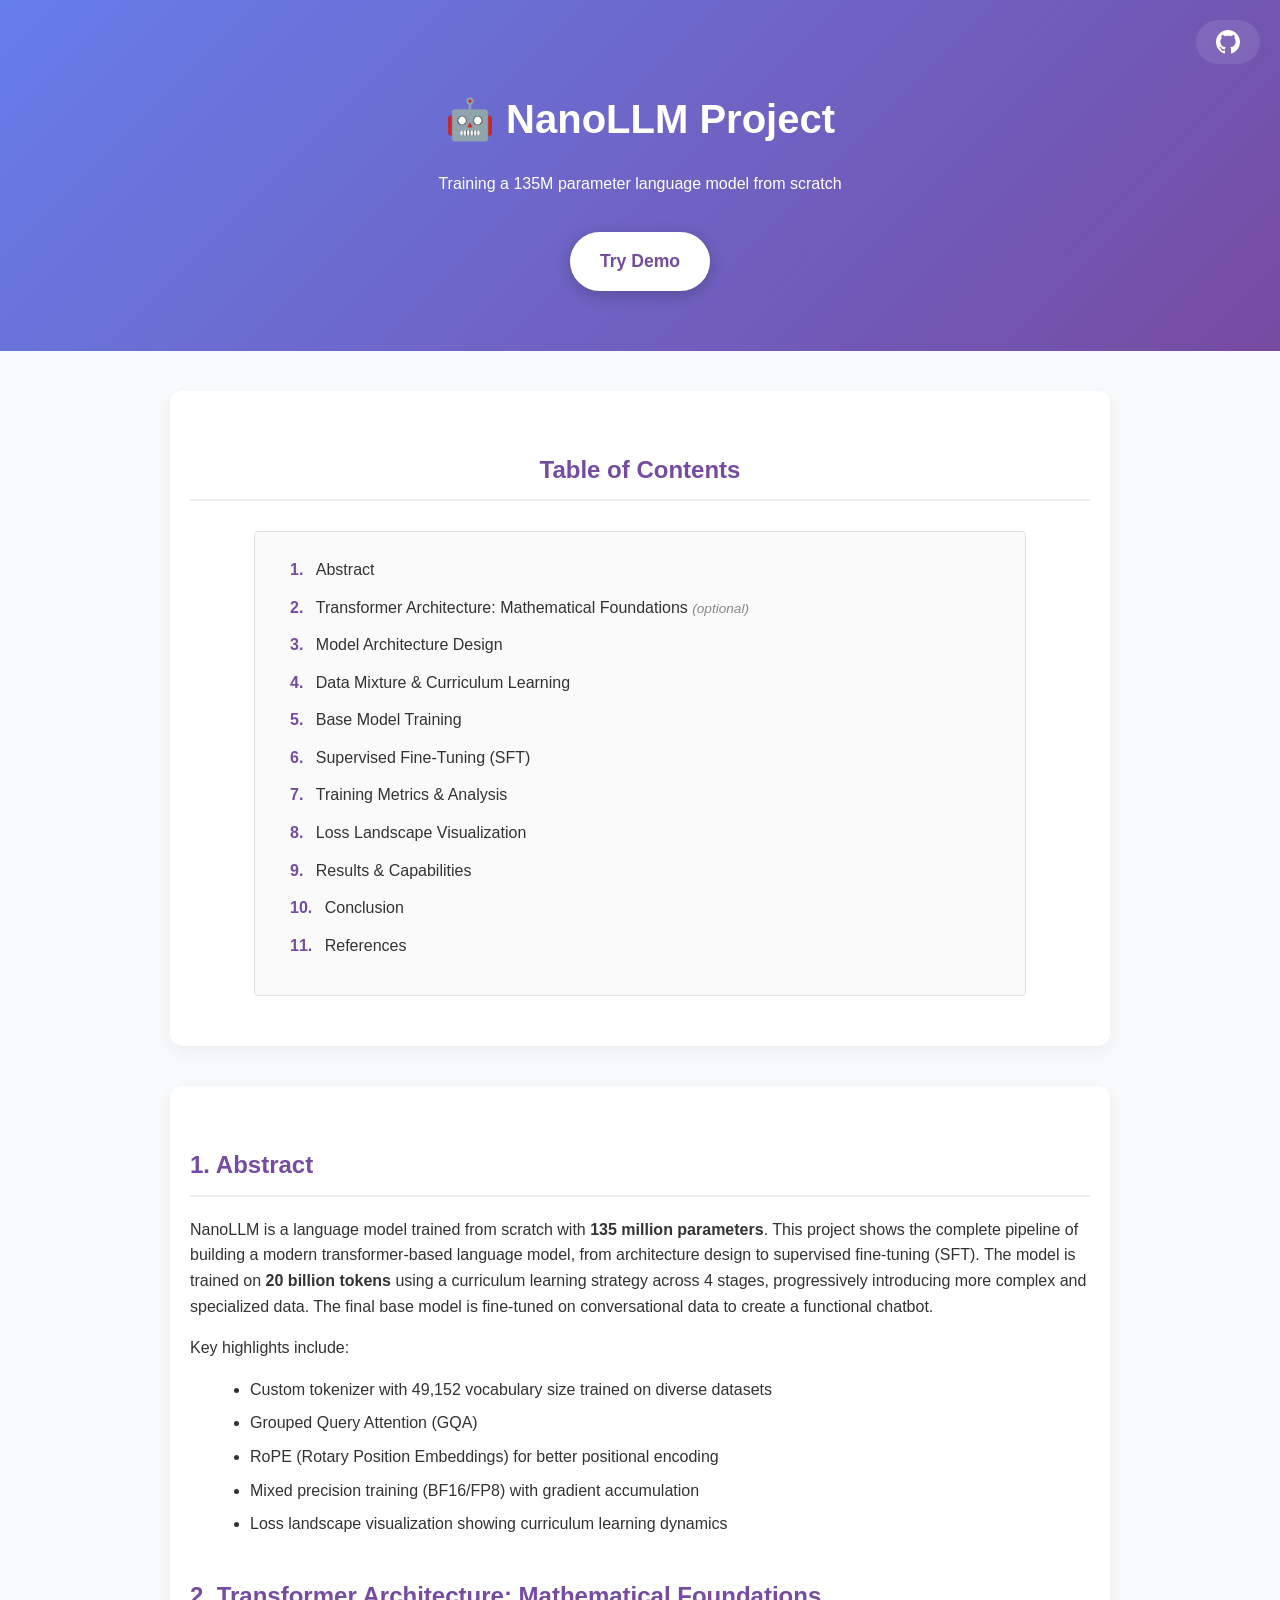
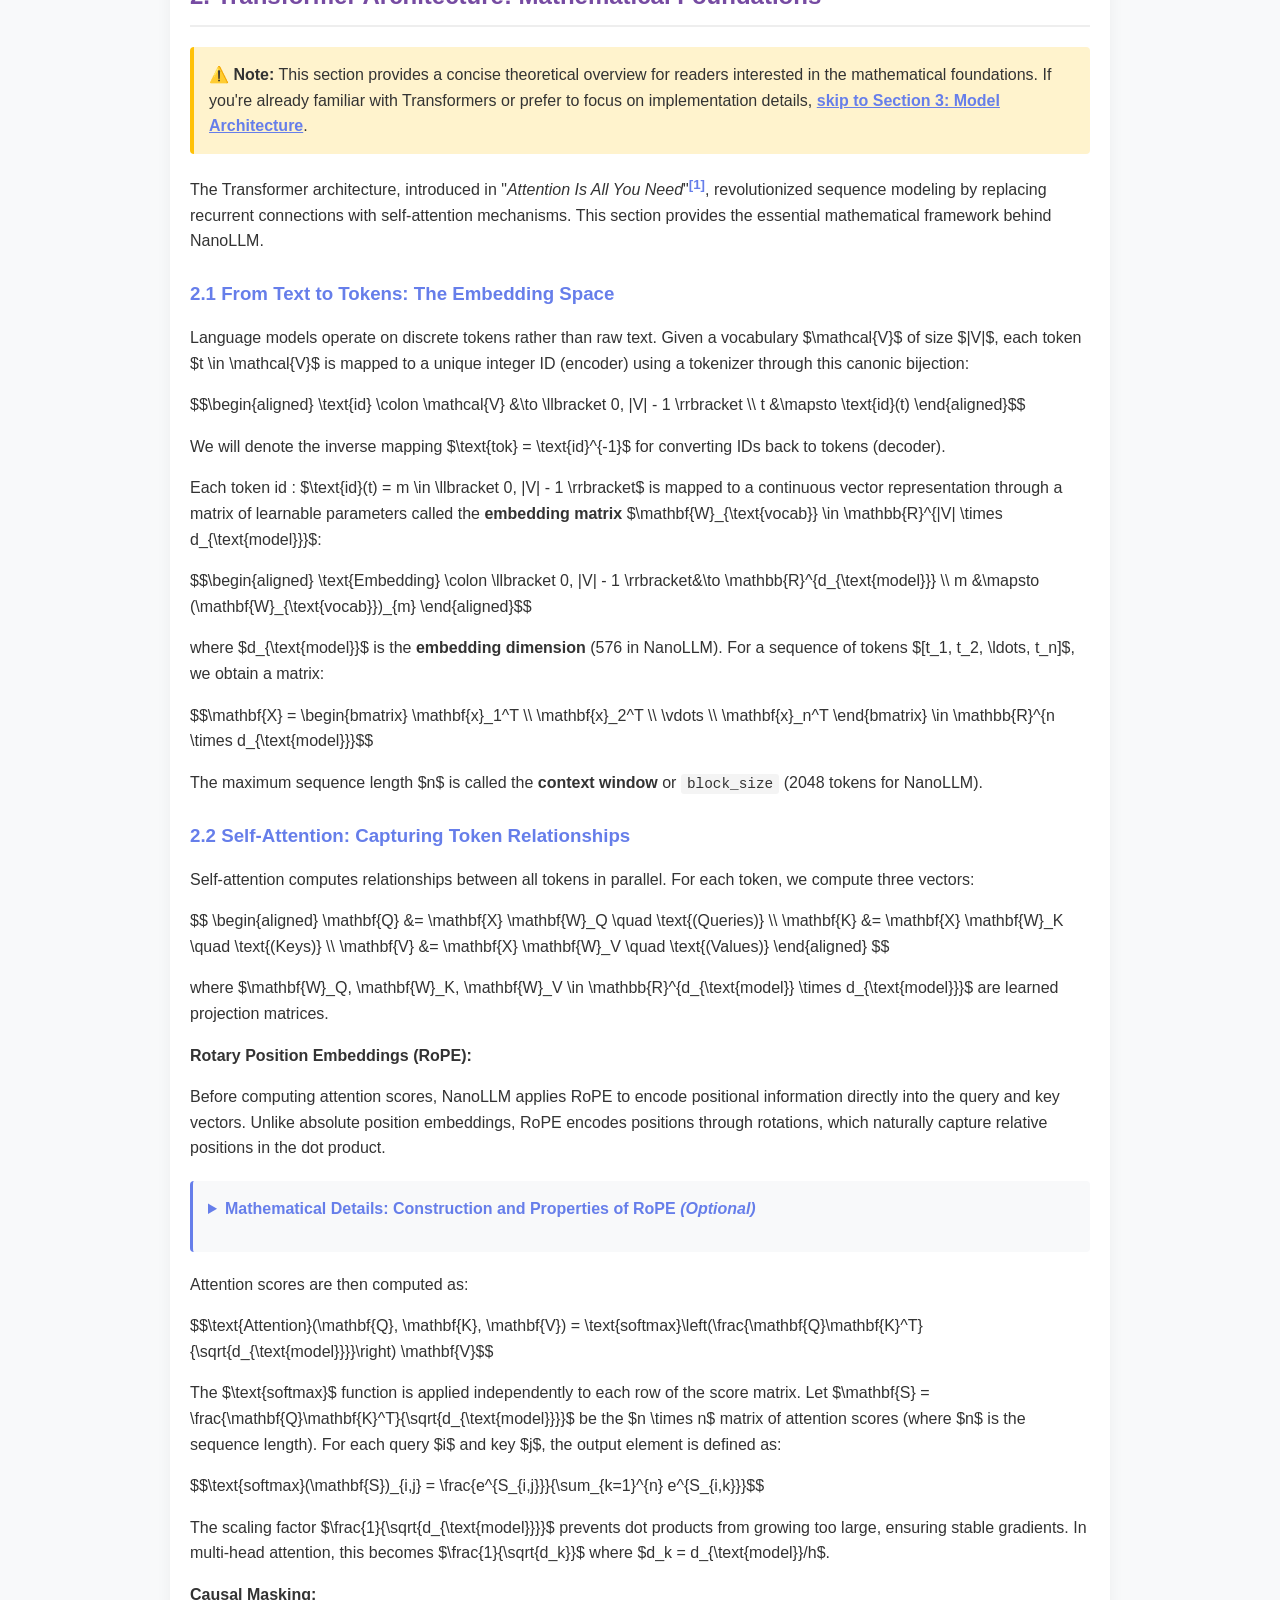
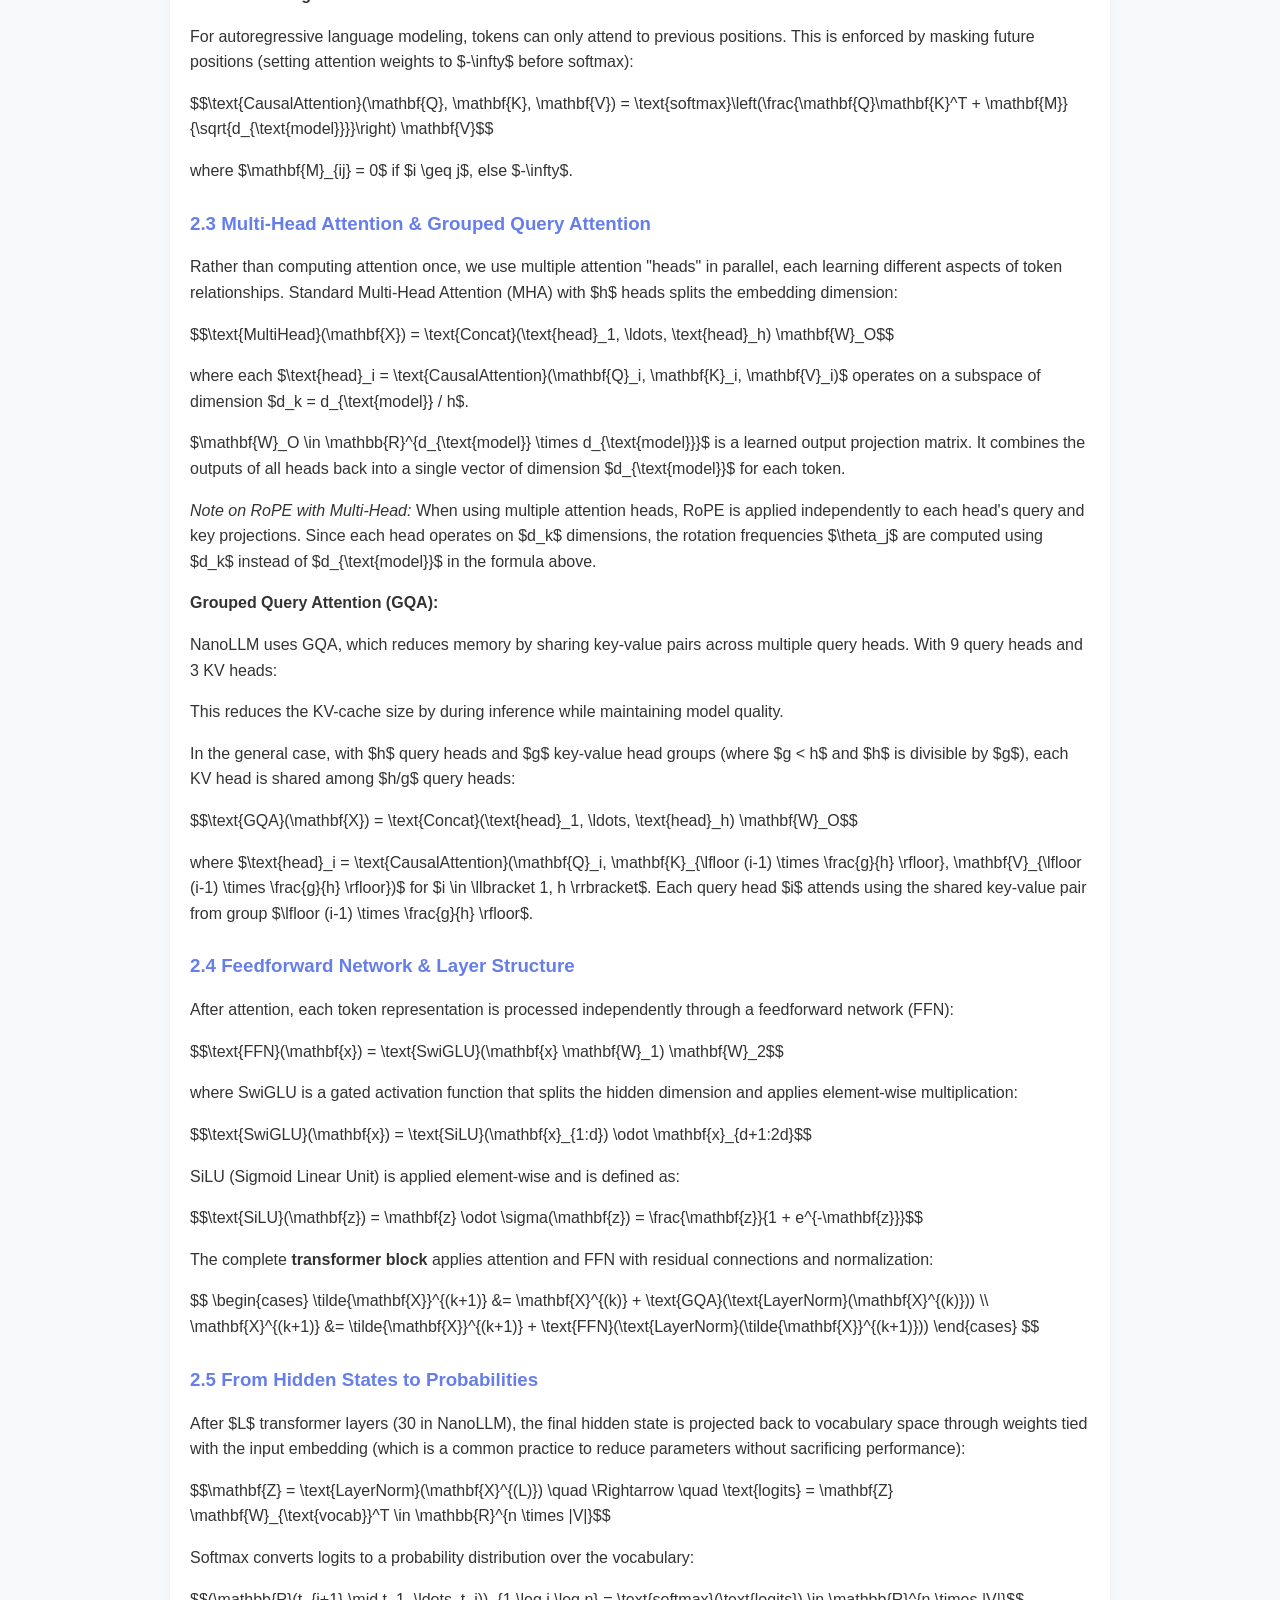
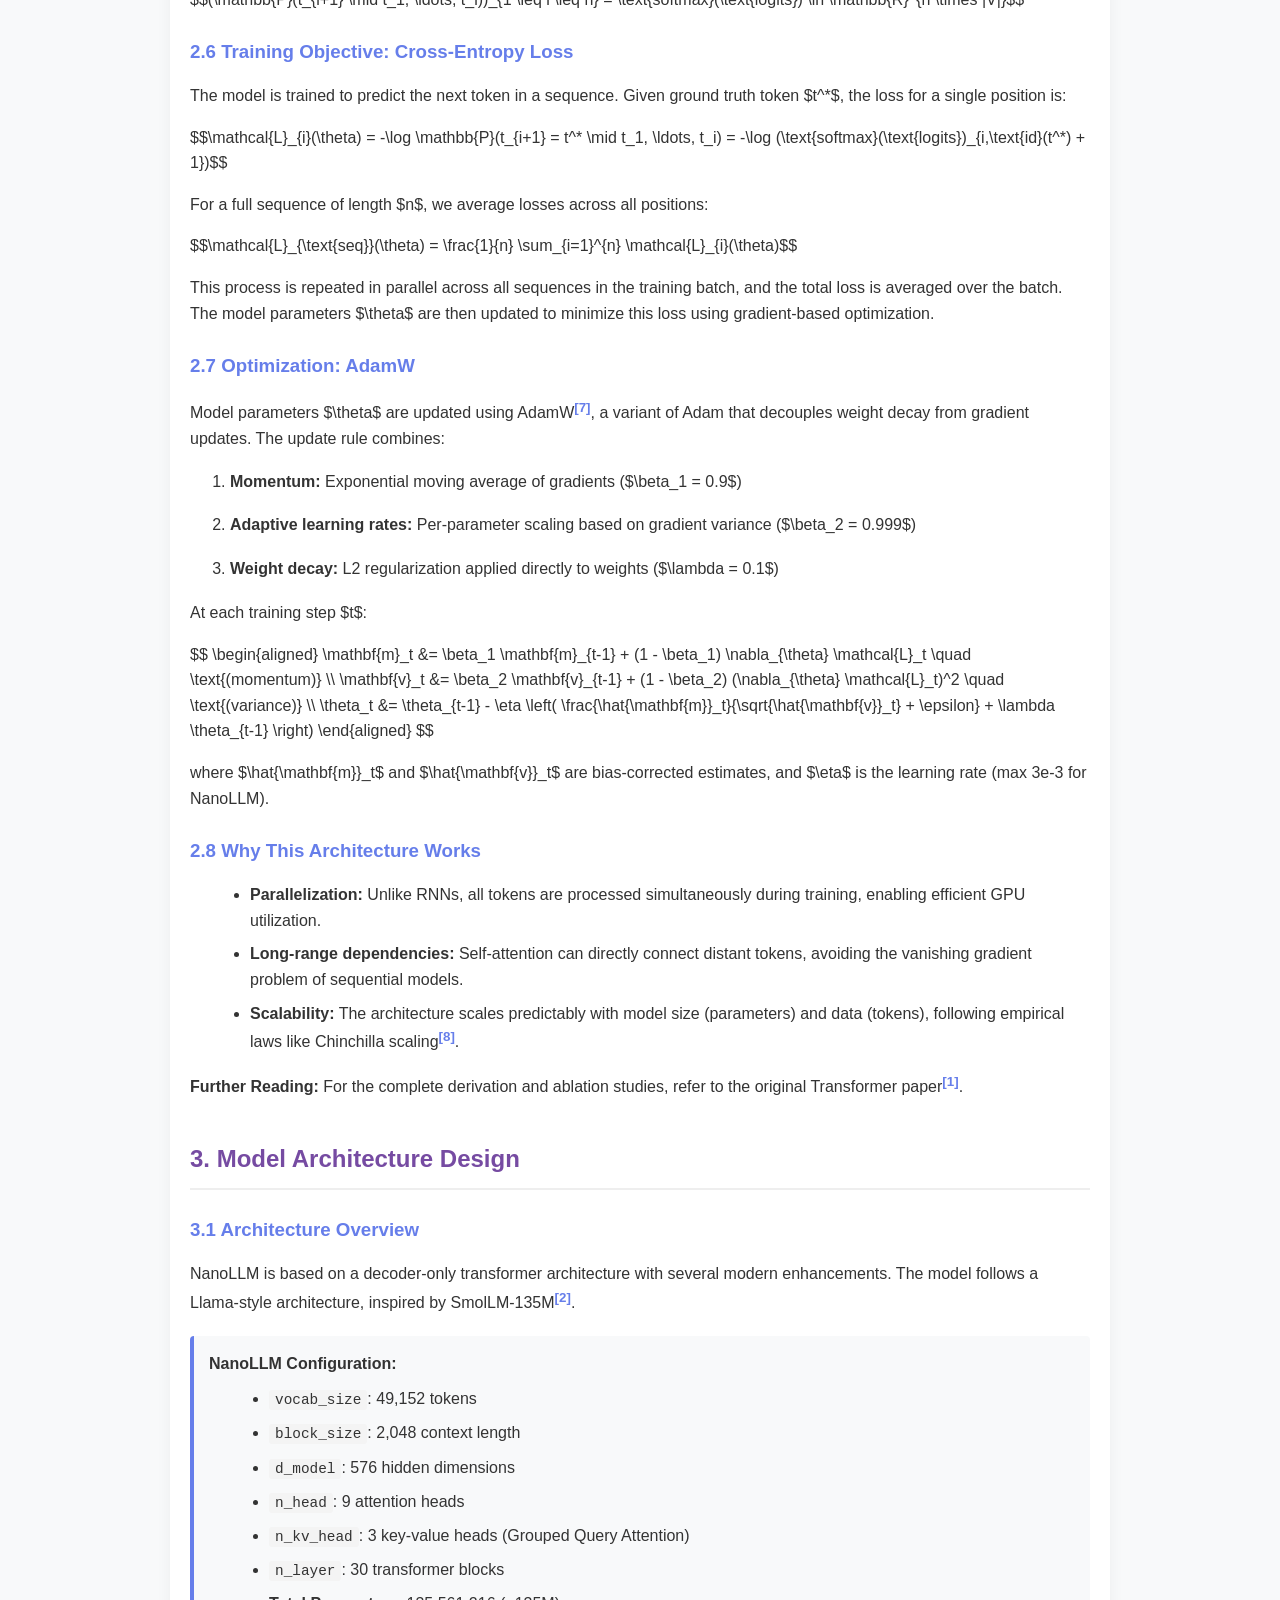
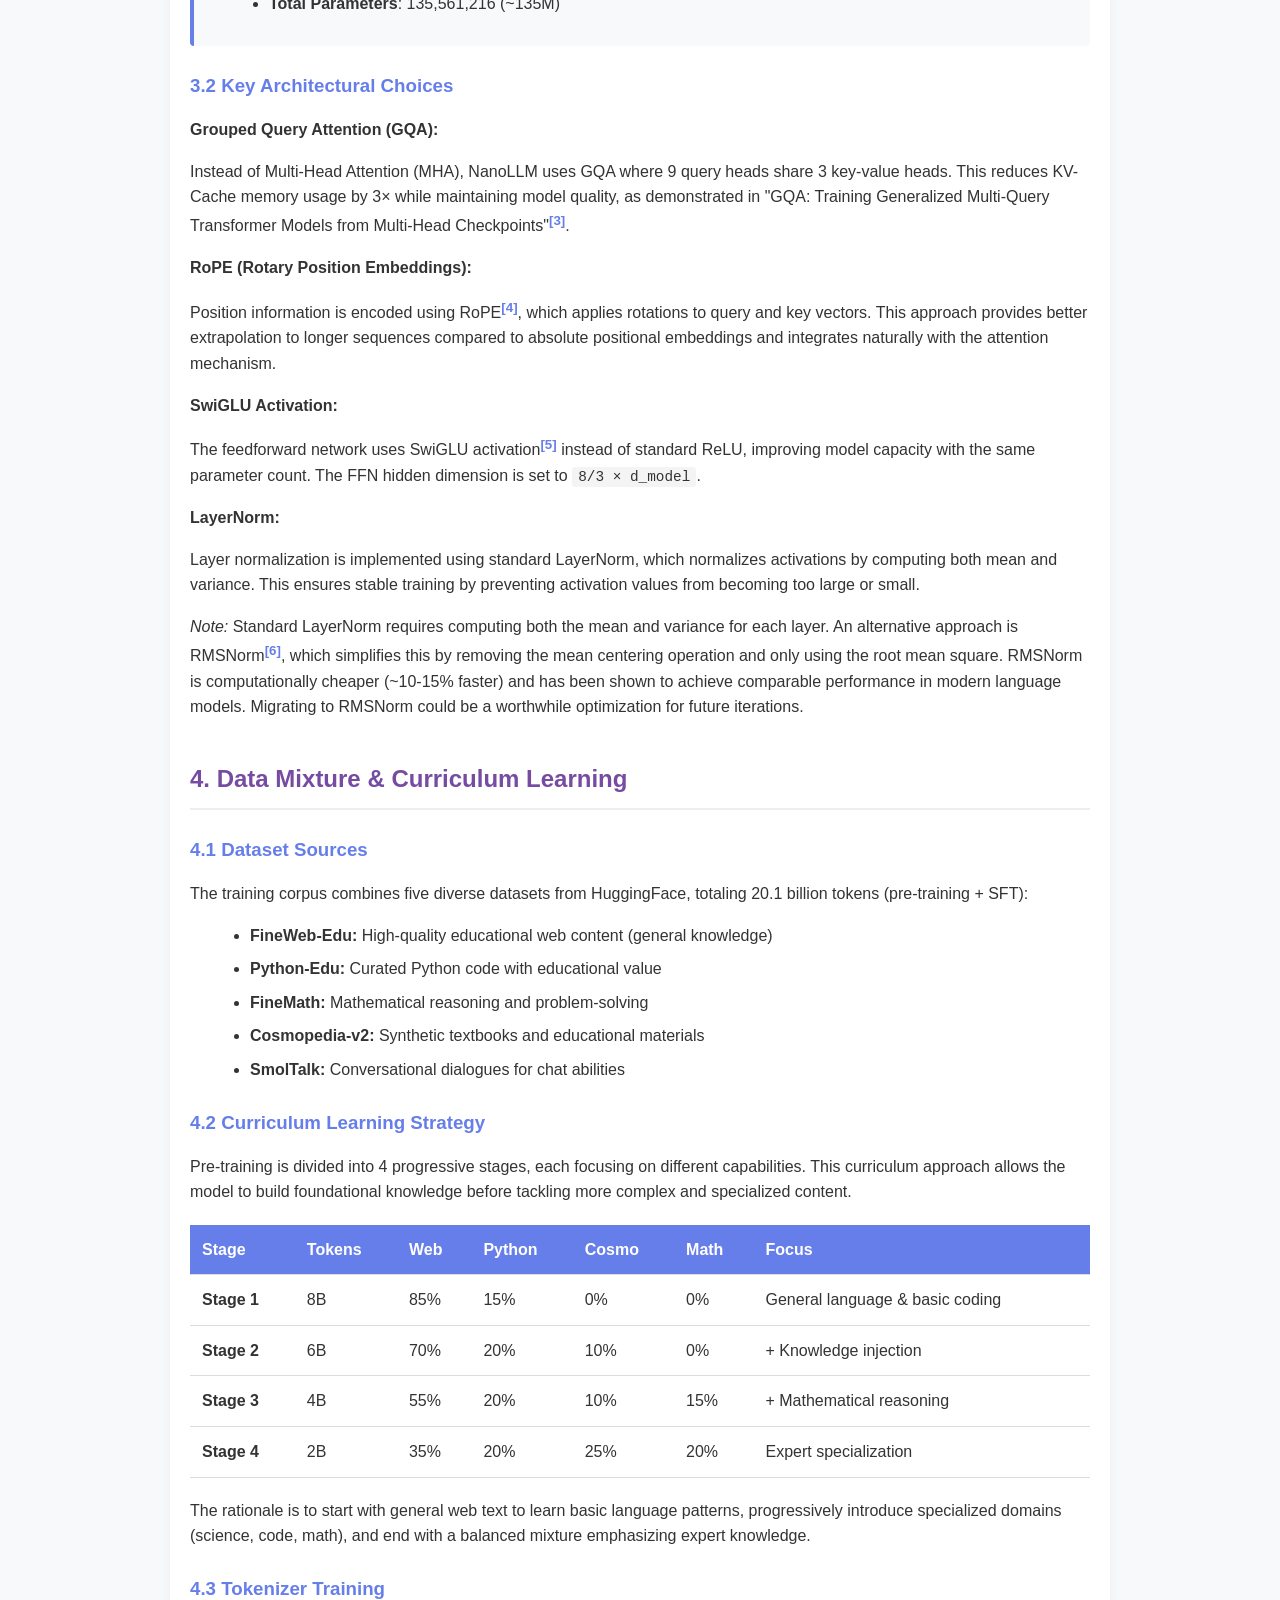
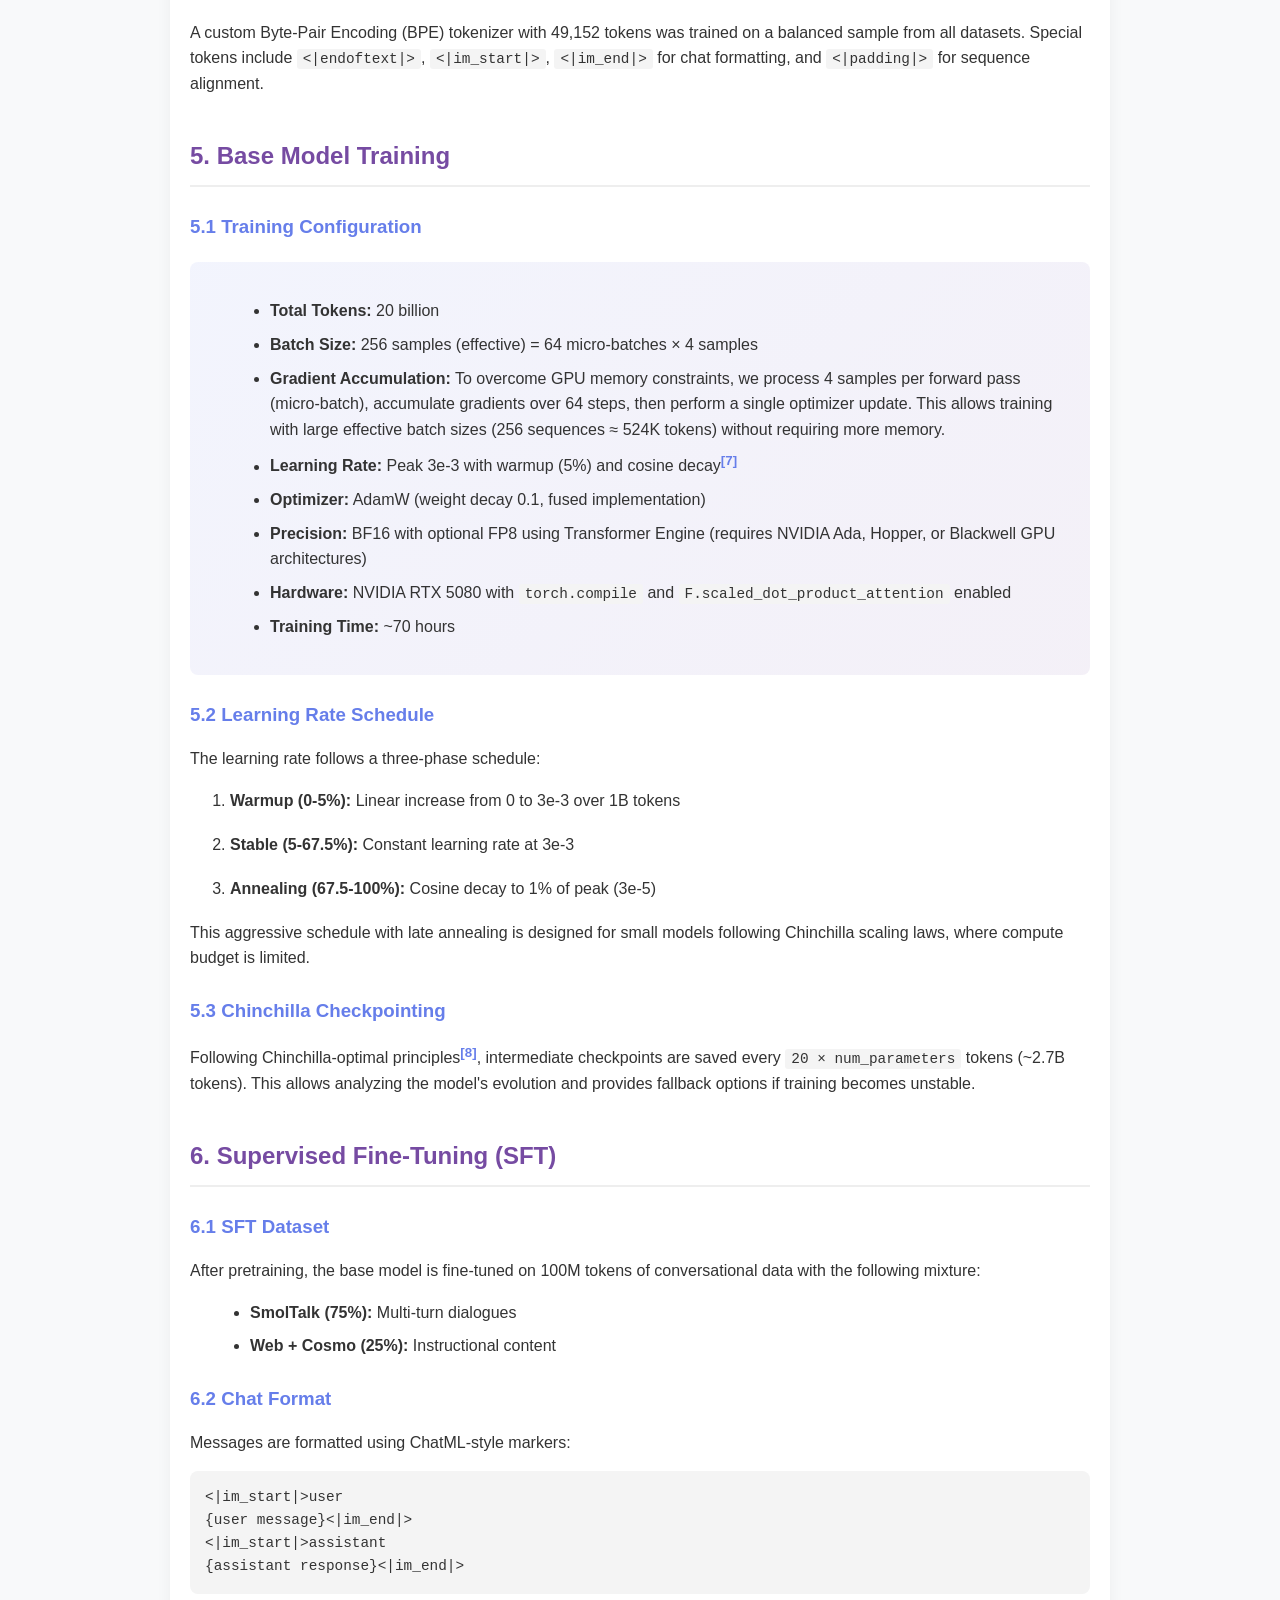
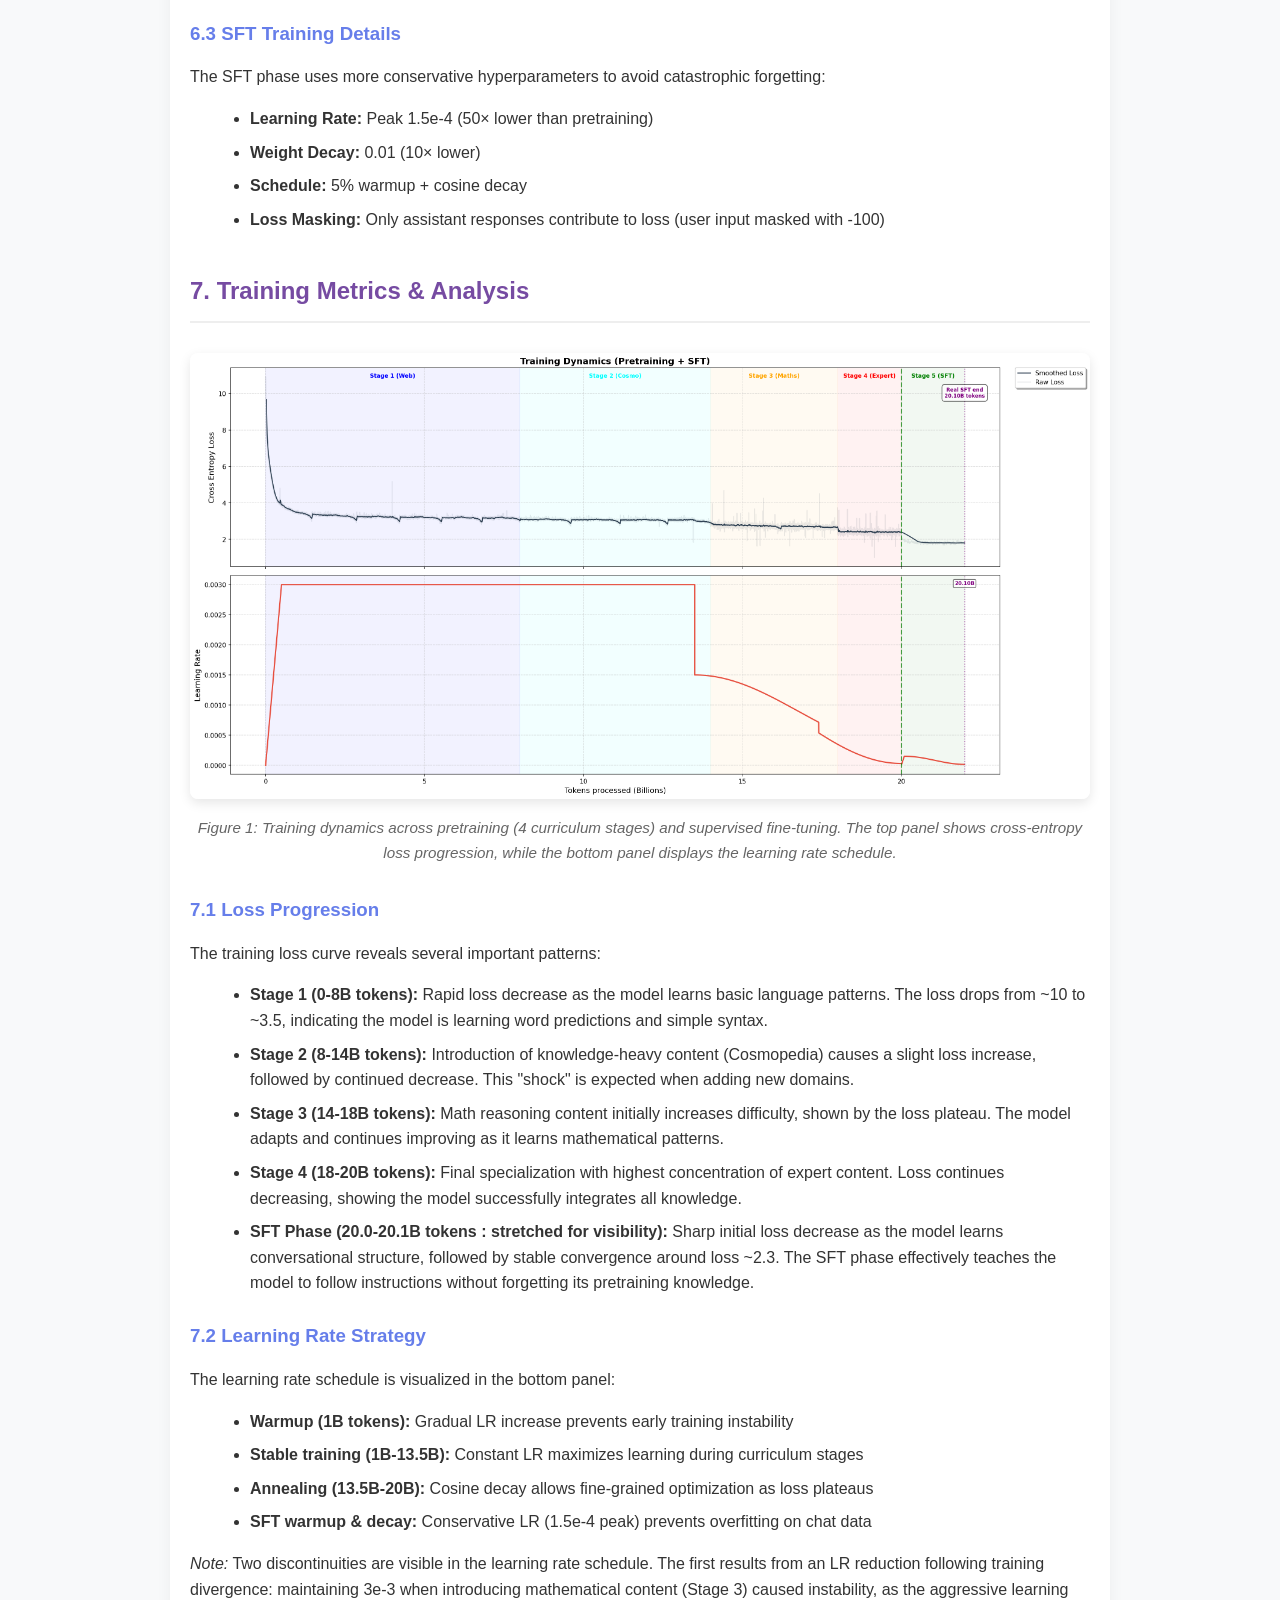
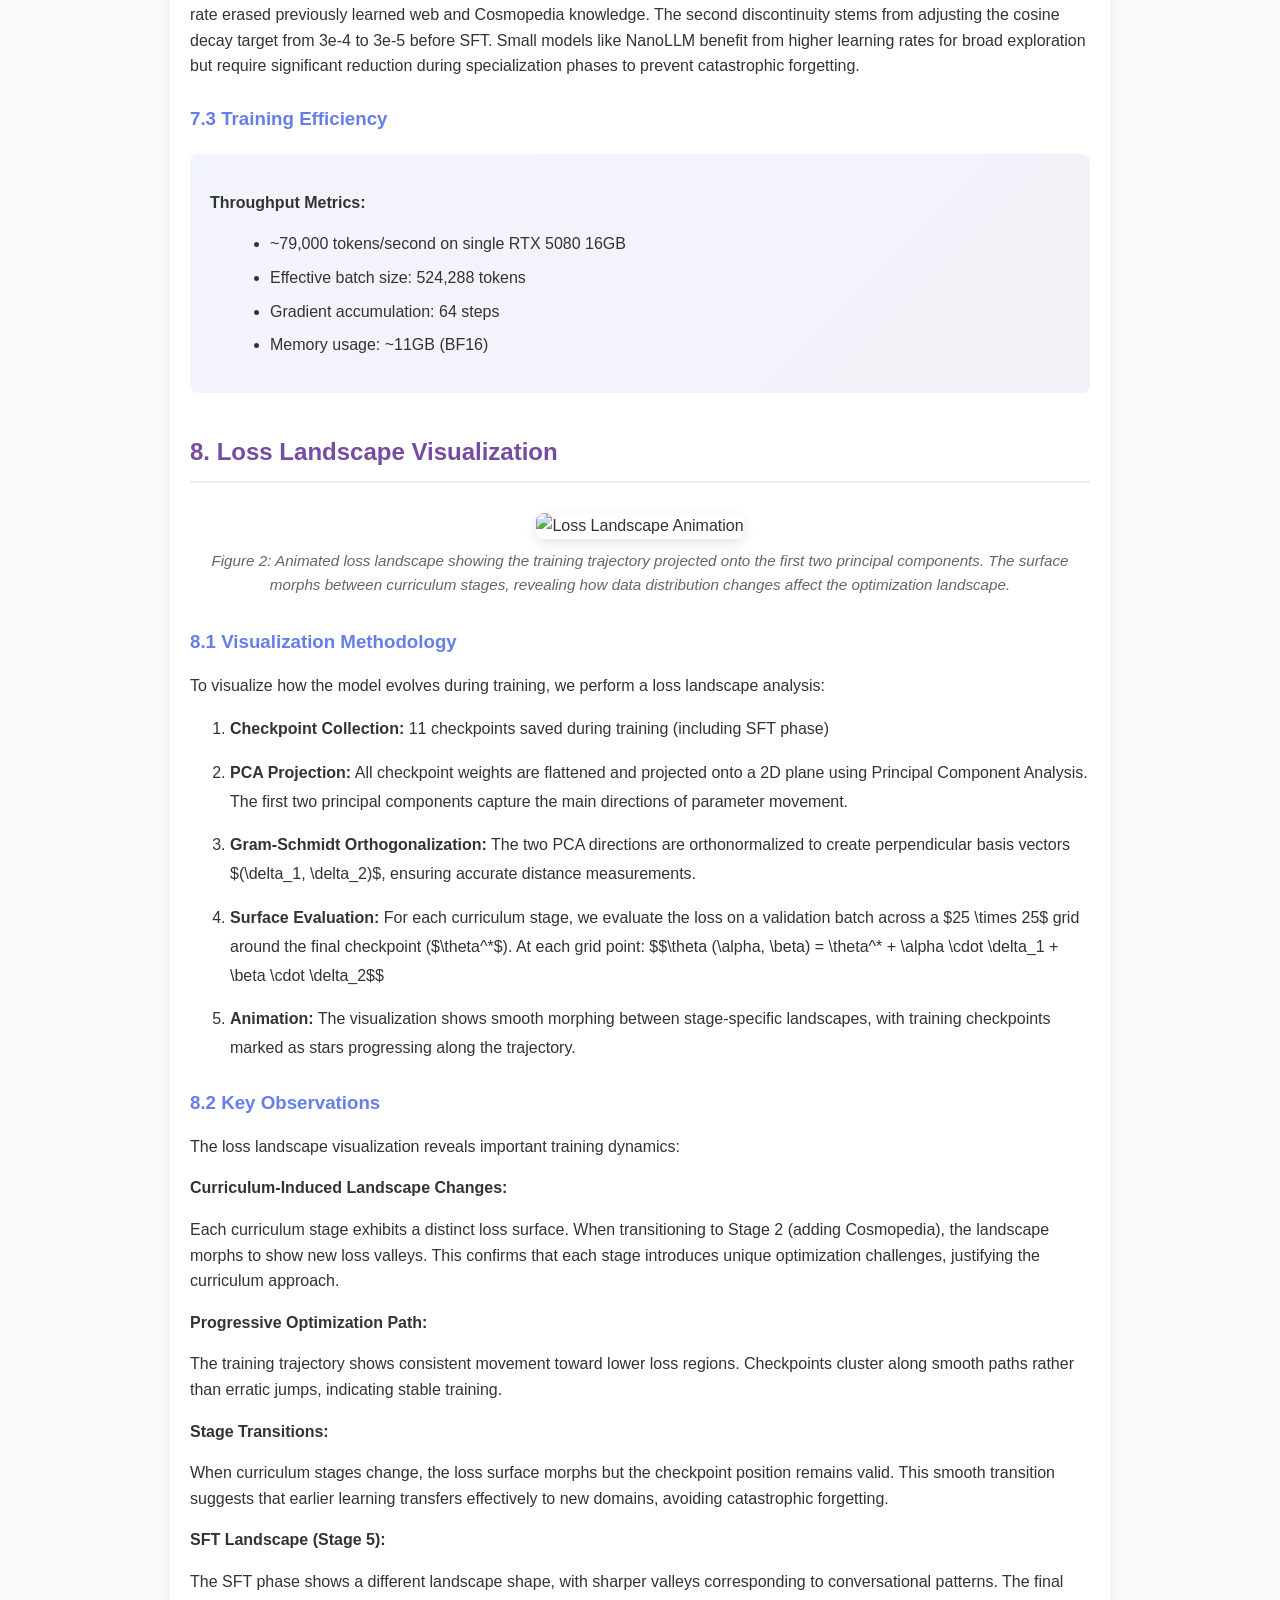
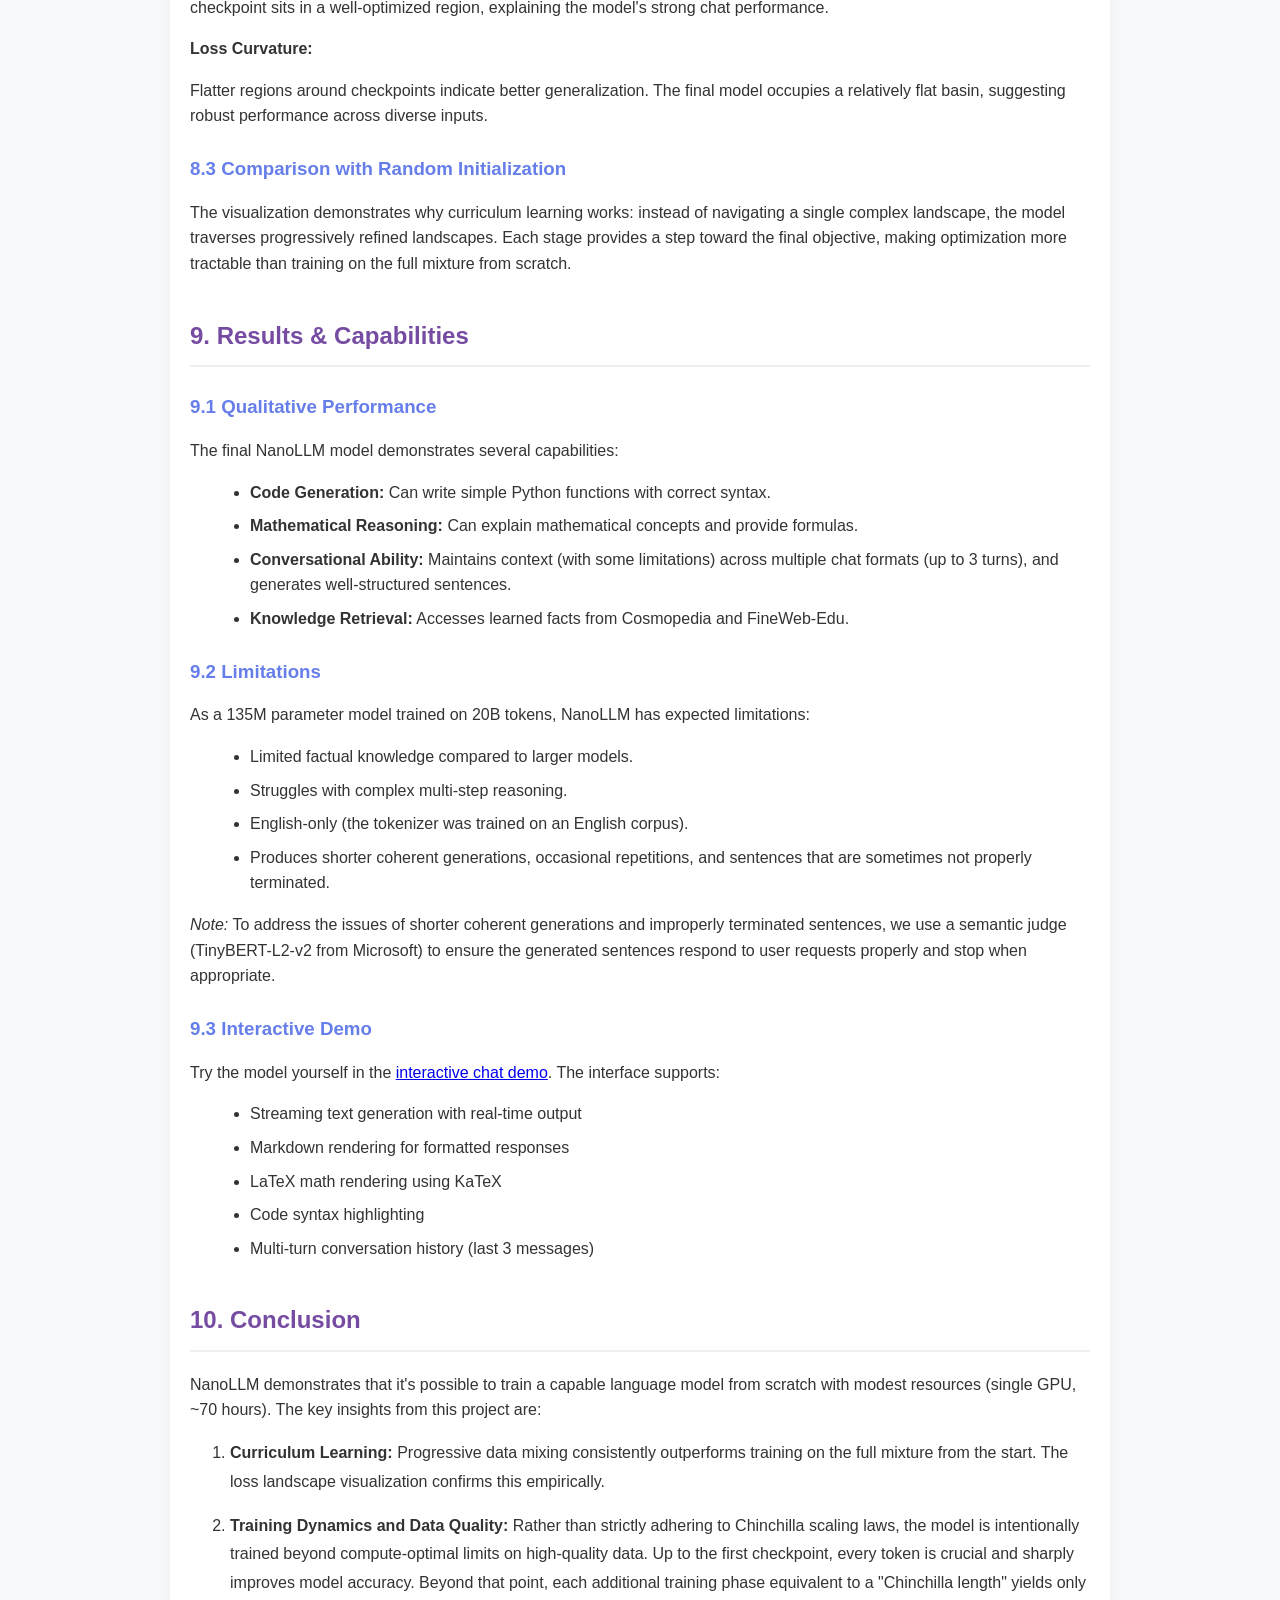
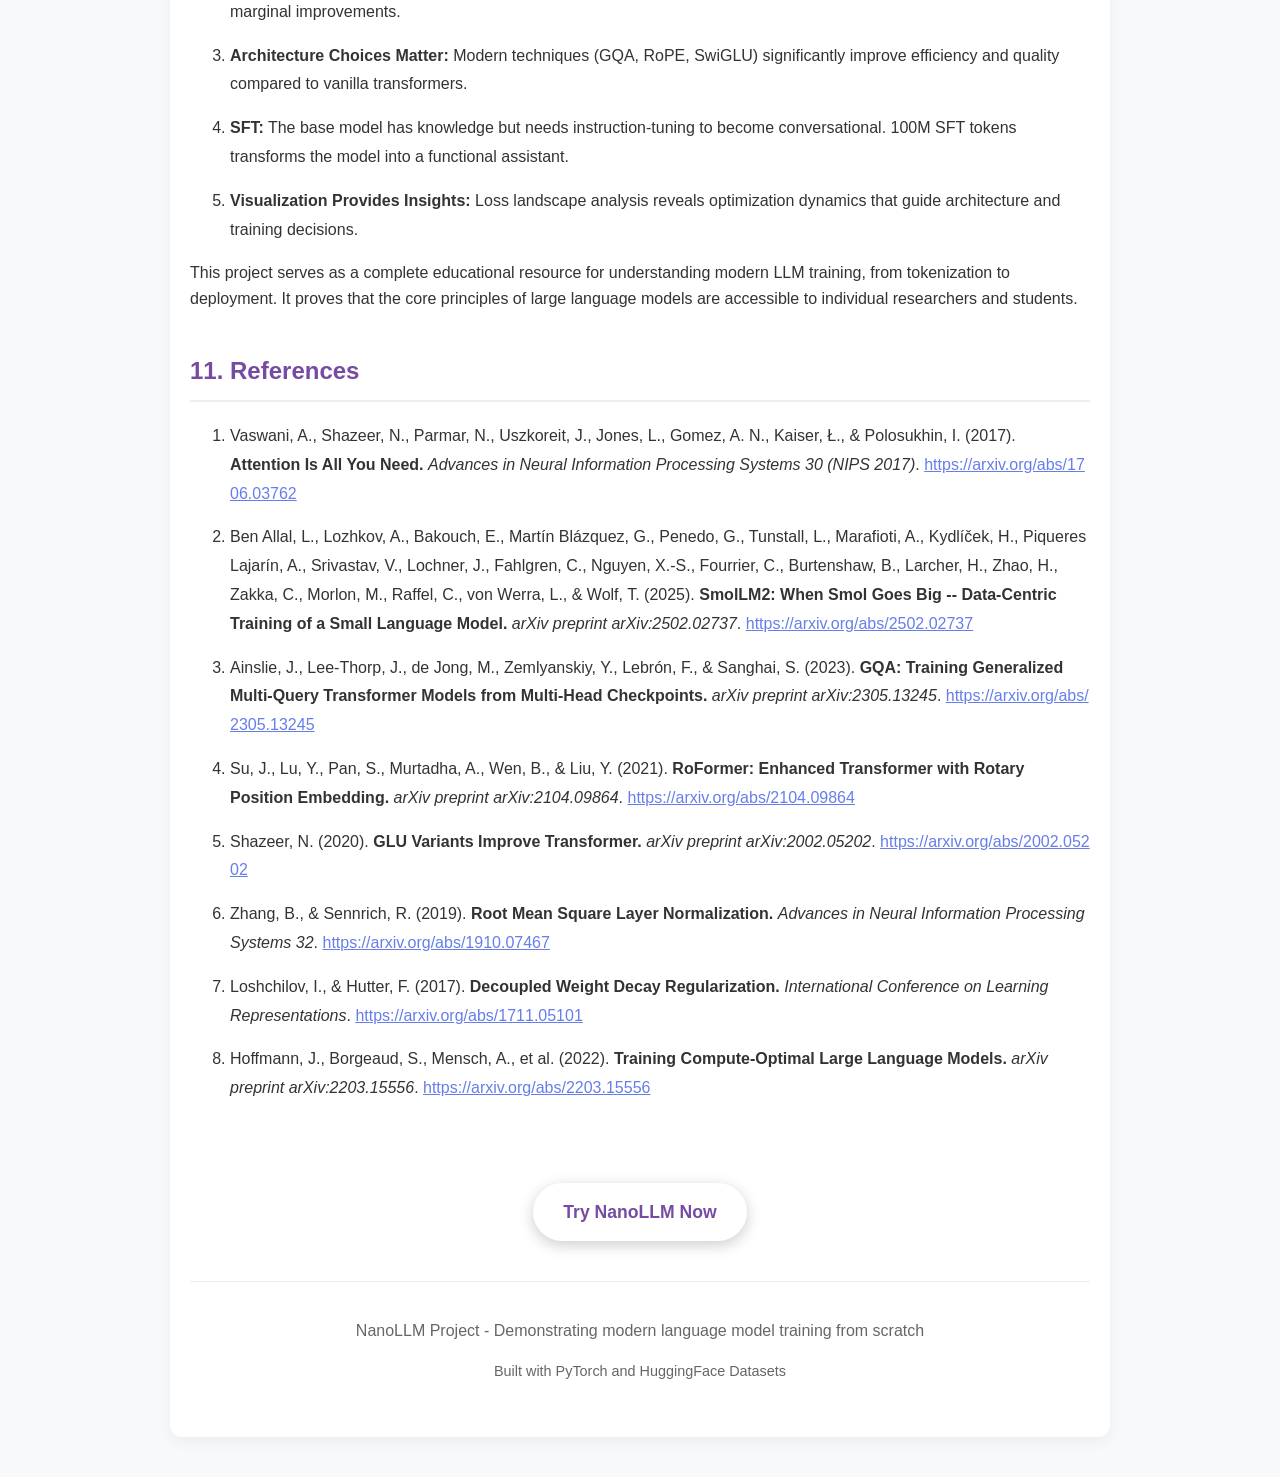
==== index.html @ 9db9907a "Fixed GQA" ====
<!DOCTYPE html>
<html lang="en">

<head>
    <meta charset="UTF-8">
    <meta name="viewport" content="width=device-width, initial-scale=1.0">
    <title>NanoLLM - Project Report</title>
    <style>
        body {
            font-family: -apple-system, BlinkMacSystemFont, 'Segoe UI', Roboto, Oxygen, Ubuntu, Cantarell, sans-serif;
            line-height: 1.6;
            color: #333;
            background-color: #f8f9fa;
            margin: 0;
            padding: 0;
        }

        .hero {
            background: linear-gradient(135deg, #667eea 0%, #764ba2 100%);
            color: white;
            padding: 60px 20px;
            text-align: center;
            position: relative;
        }

        .github-link {
            position: absolute;
            top: 20px;
            right: 20px;
            color: white;
            text-decoration: none;
            display: flex;
            align-items: center;
            gap: 8px;
            padding: 10px 20px;
            background: rgba(255, 255, 255, 0.1);
            border-radius: 25px;
            backdrop-filter: blur(10px);
            transition: all 0.3s ease;
            font-weight: 500;
        }

        .github-link:hover {
            background: rgba(255, 255, 255, 0.2);
            transform: translateY(-2px);
            box-shadow: 0 4px 15px rgba(0, 0, 0, 0.2);
        }

        .github-link svg {
            width: 24px;
            height: 24px;
            fill: white;
        }

        @media (max-width: 600px) {
            .github-link span {
                display: none;
            }

            .github-link {
                padding: 10px;
            }
        }

        .hero h1 {
            font-size: 2.5rem;
            margin-bottom: 20px;
        }

        .btn-demo {
            display: inline-block;
            background: white;
            color: #764ba2;
            text-decoration: none;
            padding: 15px 30px;
            font-size: 1.1rem;
            font-weight: bold;
            border-radius: 30px;
            box-shadow: 0 4px 15px rgba(0, 0, 0, 0.2);
            transition: transform 0.2s, box-shadow 0.2s;
            margin-top: 20px;
        }

        .btn-demo:hover {
            transform: translateY(-2px);
            box-shadow: 0 6px 20px rgba(0, 0, 0, 0.25);
        }

        .container {
            max-width: 900px;
            margin: 40px auto;
            padding: 20px;
            background: white;
            border-radius: 12px;
            box-shadow: 0 5px 15px rgba(0, 0, 0, 0.05);
        }

        h2 {
            color: #764ba2;
            border-bottom: 2px solid #eee;
            padding-bottom: 10px;
            margin-top: 40px;
            margin-bottom: 20px;
        }

        h3 {
            color: #667eea;
            margin-top: 25px;
            margin-bottom: 15px;
        }

        ul {
            margin-left: 20px;
            margin-bottom: 15px;
        }

        li {
            margin-bottom: 8px;
        }

        .architecture-box {
            background: #f8f9fa;
            border-left: 4px solid #667eea;
            padding: 15px;
            margin: 20px 0;
            border-radius: 4px;
        }

        .figure {
            margin: 30px 0;
            text-align: center;
        }

        .figure img {
            max-width: 100%;
            height: auto;
            border-radius: 8px;
            box-shadow: 0 4px 12px rgba(0, 0, 0, 0.1);
        }

        .figure-caption {
            font-style: italic;
            color: #666;
            margin-top: 10px;
            font-size: 0.95rem;
        }

        table {
            width: 100%;
            border-collapse: collapse;
            margin: 20px 0;
        }

        th,
        td {
            padding: 12px;
            text-align: left;
            border-bottom: 1px solid #ddd;
        }

        th {
            background-color: #667eea;
            color: white;
            font-weight: bold;
        }

        tr:hover {
            background-color: #f5f5f5;
        }

        .highlight {
            background-color: #fff3cd;
            padding: 2px 6px;
            border-radius: 3px;
        }

        code {
            background-color: #f4f4f4;
            padding: 2px 6px;
            border-radius: 3px;
            font-family: 'Courier New', monospace;
            font-size: 0.9em;
        }

        sup a {
            text-decoration: none;
            color: #667eea;
            font-weight: bold;
        }

        sup a:hover {
            color: #764ba2;
            text-decoration: underline;
        }

        ol li {
            margin-bottom: 15px;
            line-height: 1.8;
        }

        ol li a {
            color: #667eea;
            word-break: break-all;
        }

        .metric-card {
            background: linear-gradient(135deg, #667eea15 0%, #764ba215 100%);
            border-radius: 8px;
            padding: 20px;
            margin: 20px 0;
        }

        .toc {
            max-width: 700px;
            margin: 30px auto;
            padding: 25px 35px;
            background: #fafafa;
            border: 1px solid #e0e0e0;
            border-radius: 4px;
        }

        .toc ol {
            counter-reset: item;
            list-style-type: none;
            padding-left: 0;
            margin: 0;
        }

        .toc li {
            counter-increment: item;
            margin-bottom: 12px;
            line-height: 1.6;
        }

        .toc li::before {
            content: counter(item) ". ";
            font-weight: 600;
            color: #764ba2;
            margin-right: 8px;
        }

        .toc a {
            color: #333;
            text-decoration: none;
            transition: color 0.2s ease;
        }

        .toc a:hover {
            color: #667eea;
            text-decoration: underline;
        }

        .toc-note {
            font-size: 0.85rem;
            color: #888;
            font-style: italic;
            font-weight: normal;
        }

        details {
            background: #f8f9fa;
            border-left: 3px solid #667eea;
            padding: 15px;
            margin: 20px 0;
            border-radius: 4px;
        }

        details summary {
            cursor: pointer;
            font-weight: 600;
            color: #667eea;
            user-select: none;
            margin-bottom: 15px;
        }

        details summary:hover {
            color: #764ba2;
        }

        details[open] summary {
            margin-bottom: 20px;
        }
    </style>

    <link rel="stylesheet" href="https://cdn.jsdelivr.net/npm/katex@0.16.9/dist/katex.min.css"
        integrity="sha384-n8MVd4RsNIU0tAv4ct0nTaAbDJwPJzDEaqSD1odI+WdtXRGWt2kTvGFasHpSy3SV" crossorigin="anonymous">
    <script defer src="https://cdn.jsdelivr.net/npm/katex@0.16.9/dist/katex.min.js"
        integrity="sha384-XjKyOOlGwcjNTAIQHIpgOno0Hl1YQqzUOEleOLALmuqehneUG+vnGctmUb0ZY0l8"
        crossorigin="anonymous"></script>
    <script defer src="https://cdn.jsdelivr.net/npm/katex@0.16.9/dist/contrib/auto-render.min.js"
        integrity="sha384-+VBxd3r6XgURycqtZ117nYw44OOcIax56Z4dCRWbxyPt0Koah1uHoK0o4+/RRE05" crossorigin="anonymous"
        onload="renderMathInElement(document.body, {
          delimiters: [
            {left: '$$', right: '$$', display: true},
            {left: '$', right: '$', display: false},
            {left: '\\[', right: '\\]', display: true},
            {left: '\\(', right: '\\)', display: false}
          ]
        });"></script>
</head>

<body>

    <div class="hero">
        <a href="https://github.com/Nico77310/NanoLLM" target="_blank" class="github-link">
            <svg viewBox="0 0 16 16" xmlns="http://www.w3.org/2000/svg">
                <path
                    d="M8 0C3.58 0 0 3.58 0 8c0 3.54 2.29 6.53 5.47 7.59.4.07.55-.17.55-.38 0-.19-.01-.82-.01-1.49-2.01.37-2.53-.49-2.69-.94-.09-.23-.48-.94-.82-1.13-.28-.15-.68-.52-.01-.53.63-.01 1.08.58 1.23.82.72 1.21 1.87.87 2.33.66.07-.52.28-.87.51-1.07-1.78-.2-3.64-.89-3.64-3.95 0-.87.31-1.59.82-2.15-.08-.2-.36-1.02.08-2.12 0 0 .67-.21 2.2.82.64-.18 1.32-.27 2-.27.68 0 1.36.09 2 .27 1.53-1.04 2.2-.82 2.2-.82.44 1.1.16 1.92.08 2.12.51.56.82 1.27.82 2.15 0 3.07-1.87 3.75-3.65 3.95.29.25.54.73.54 1.48 0 1.07-.01 1.93-.01 2.2 0 .21.15.46.55.38A8.013 8.013 0 0016 8c0-4.42-3.58-8-8-8z" />
            </svg>
        </a>
        <h1>🤖 NanoLLM Project</h1>
        <p>Training a 135M parameter language model from scratch</p>

        <a href="chat/" class="btn-demo">Try Demo</a>
    </div>

    <div class="container">
        <h2 style="text-align: center; color: #764ba2; margin-bottom: 10px;">Table of Contents</h2>
        <nav class="toc">
            <ol>
                <li><a href="#abstract">Abstract</a></li>
                <li><a href="#transformer-theory">Transformer Architecture: Mathematical Foundations</a> <span
                        class="toc-note">(optional)</span></li>
                <li><a href="#architecture">Model Architecture Design</a></li>
                <li><a href="#data">Data Mixture & Curriculum Learning</a></li>
                <li><a href="#pretraining">Base Model Training</a></li>
                <li><a href="#sft">Supervised Fine-Tuning (SFT)</a></li>
                <li><a href="#metrics">Training Metrics & Analysis</a></li>
                <li><a href="#landscape">Loss Landscape Visualization</a></li>
                <li><a href="#results">Results & Capabilities</a></li>
                <li><a href="#conclusion">Conclusion</a></li>
                <li><a href="#references">References</a></li>
            </ol>
        </nav>
    </div>

    <div class="container">
        <h2 id="abstract">1. Abstract</h2>
        <p>
            NanoLLM is a language model trained from scratch with <strong>135 million parameters</strong>.
            This project shows the complete pipeline of building a modern transformer-based language model,
            from architecture design to supervised fine-tuning (SFT). The model is trained on <strong>20 billion
                tokens</strong> using
            a curriculum learning strategy across 4 stages, progressively introducing more complex
            and specialized data. The final base model is fine-tuned on conversational data to create a functional
            chatbot.
        </p>

        <p>
            Key highlights include:
        </p>
        <ul>
            <li>Custom tokenizer with 49,152 vocabulary size trained on diverse datasets</li>
            <li>Grouped Query Attention (GQA)</li>
            <li>RoPE (Rotary Position Embeddings) for better positional encoding</li>
            <li>Mixed precision training (BF16/FP8) with gradient accumulation</li>
            <li>Loss landscape visualization showing curriculum learning dynamics</li>
        </ul>

        <h2 id="transformer-theory">2. Transformer Architecture: Mathematical Foundations</h2>

        <div
            style="background: #fff3cd; padding: 15px; border-left: 4px solid #ffc107; border-radius: 4px; margin: 20px 0;">
            <strong>⚠️ Note:</strong> This section provides a concise theoretical overview for readers interested in the
            mathematical foundations.
            If you're already familiar with Transformers or prefer to focus on implementation details,
            <a href="#architecture" style="color: #667eea; font-weight: bold;">skip to Section 3: Model
                Architecture</a>.
        </div>

        <p>
            The Transformer architecture, introduced in "<em>Attention Is All You Need</em>"<sup><a
                    href="#ref1">[1]</a></sup>,
            revolutionized sequence modeling by replacing recurrent connections with self-attention mechanisms.
            This section provides the essential mathematical framework behind NanoLLM.
        </p>

        <h3>2.1 From Text to Tokens: The Embedding Space</h3>
        <p>
            Language models operate on discrete tokens rather than raw text. Given a vocabulary $\mathcal{V}$ of size
            $|V|$,
            each token $t \in \mathcal{V}$ is mapped to a unique integer ID (encoder) using a tokenizer through this
            canonic bijection:
        </p>
        <p>
            $$\begin{aligned} \text{id} \colon \mathcal{V} &\to \llbracket 0, |V| - 1 \rrbracket \\ t &\mapsto
            \text{id}(t) \end{aligned}$$
        </p>
        We will denote the inverse mapping $\text{tok} = \text{id}^{-1}$ for converting IDs back to tokens (decoder).
        <p>
            Each token id : $\text{id}(t) = m \in \llbracket 0, |V| - 1 \rrbracket$ is mapped to a continuous vector
            representation through a matrix of learnable parameters called the <strong>embedding matrix</strong>
            $\mathbf{W}_{\text{vocab}} \in \mathbb{R}^{|V| \times d_{\text{model}}}$:
        </p>
        <p>
            $$\begin{aligned} \text{Embedding} \colon \llbracket 0, |V| - 1 \rrbracket&\to \mathbb{R}^{d_{\text{model}}}
            \\ m &\mapsto (\mathbf{W}_{\text{vocab}})_{m} \end{aligned}$$
        </p>
        <p>
            where $d_{\text{model}}$ is the <strong>embedding dimension</strong> (576 in NanoLLM). For a sequence of
            tokens
            $[t_1, t_2, \ldots, t_n]$, we obtain a matrix:
        </p>
        <p>
            $$\mathbf{X} = \begin{bmatrix} \mathbf{x}_1^T \\ \mathbf{x}_2^T \\ \vdots \\ \mathbf{x}_n^T \end{bmatrix}
            \in \mathbb{R}^{n \times d_{\text{model}}}$$
        </p>
        <p>
            The maximum sequence length $n$ is called the <strong>context window</strong> or <code>block_size</code>
            (2048 tokens for NanoLLM).
        </p>

        <h3>2.2 Self-Attention: Capturing Token Relationships</h3>
        <p>
            Self-attention computes relationships between all tokens in parallel. For each token, we compute three
            vectors:
        </p>
        <p>
            $$
            \begin{aligned}
            \mathbf{Q} &= \mathbf{X} \mathbf{W}_Q \quad \text{(Queries)} \\
            \mathbf{K} &= \mathbf{X} \mathbf{W}_K \quad \text{(Keys)} \\
            \mathbf{V} &= \mathbf{X} \mathbf{W}_V \quad \text{(Values)}
            \end{aligned}
            $$
        </p>
        <p>
            where $\mathbf{W}_Q, \mathbf{W}_K, \mathbf{W}_V \in \mathbb{R}^{d_{\text{model}} \times d_{\text{model}}}$
            are learned
            projection matrices.
        </p>

        <p><strong>Rotary Position Embeddings (RoPE):</strong></p>
        <p>
            Before computing attention scores, NanoLLM applies RoPE to encode positional information directly into
            the query and key vectors. Unlike absolute position embeddings, RoPE encodes positions through rotations,
            which naturally capture relative positions in the dot product.
        </p>

        <details>
            <summary>Mathematical Details: Construction and Properties of RoPE <em>(Optional)</em></summary>

            <p>
                For a vector $\mathbf{q} \in \mathbb{R}^{d_{\text{model}}}$ at position $l$, RoPE applies a rotation to
                each pair of consecutive dimensions.
                The vector is split into $d_{\text{model}}/2$ pairs, and each pair $(q_{2j}, q_{2j+1})$ is rotated by an
                angle $\theta_j \cdot l$:
            </p>
            <p>
                $$
                \begin{bmatrix}
                \tilde{q}_{2j} \\
                \tilde{q}_{2j+1}
                \end{bmatrix}
                =
                \begin{bmatrix}
                \cos(l\theta_j) & -\sin(l\theta_j) \\
                \sin(l\theta_j) & \cos(l\theta_j)
                \end{bmatrix}
                \begin{bmatrix}
                q_{2j} \\
                q_{2j+1}
                \end{bmatrix}
                $$
            </p>
            <p>
                where the base frequency for dimension pair $j$ is defined as:
            </p>
            <p>
                $$\theta_j = 10000^{-2j/d_{\text{model}}} \quad \text{for } j \in \llbracket 0, d_{\text{model}}/2 - 1 \rrbracket$$
            </p>
            <p>
                This choice of frequencies creates a geometric progression from high-frequency rotations (small
                dimensions)
                to low-frequency rotations (large dimensions), similar to sinusoidal position encodings but applied
                multiplicatively.
            </p>
            <p>
                The key property of RoPE is that when computing the dot product between a query at position $l$ and a
                key at position $m$:
            </p>
            <p>
                $$\tilde{\mathbf{q}}_l^T \tilde{\mathbf{k}}_m = \mathbf{q}^T \mathbf{R}_\theta^T(l) \mathbf{R}_\theta(m)
                \mathbf{k} = \mathbf{q}^T \mathbf{R}_\theta(m-l) \mathbf{k}$$
            </p>
            <p>
                the result depends only on the relative distance $(m-l)$, not absolute positions. This property emerges
                from
                the rotation matrix identity: $\mathbf{R}_\theta(l)^T \mathbf{R}_\theta(m) = \mathbf{R}_\theta(m-l)$.
            </p>
            <p>
                In practice, we apply this transformation to every token in the sequence. For a sequence of length $n$,
                each query vector at position $i \in \{1, 2, \ldots, n\}$ becomes:
            </p>
            <p>
                $$\tilde{\mathbf{q}}_i = \text{RoPE}(\mathbf{q}_i, i)$$
            </p>
            <p>
                where $i$ is the token's position index in the sequence. The same applies to all key vectors. For the
                full
                matrices $\mathbf{Q}$ and $\mathbf{K}$ (containing all query and key vectors stacked row-wise):
            </p>
            <p>
                $$
                \begin{aligned}
                \tilde{\mathbf{Q}} &= [\text{RoPE}(\mathbf{q}_1, 1), \text{RoPE}(\mathbf{q}_2, 2), \ldots,
                \text{RoPE}(\mathbf{q}_n, n)]^T \\
                \tilde{\mathbf{K}} &= [\text{RoPE}(\mathbf{k}_1, 1), \text{RoPE}(\mathbf{k}_2, 2), \ldots,
                \text{RoPE}(\mathbf{k}_n, n)]^T
                \end{aligned}
                $$
            </p>
            <p>
                For simplicity in subsequent notation, we'll write $\mathbf{Q}$ and $\mathbf{K}$ to implicitly mean the
                position-encoded versions $\tilde{\mathbf{Q}}$ and $\tilde{\mathbf{K}}$.
            </p>
        </details>

        <p>
            Attention scores are then computed as:
        </p>
        <p>
            $$\text{Attention}(\mathbf{Q}, \mathbf{K}, \mathbf{V}) =
            \text{softmax}\left(\frac{\mathbf{Q}\mathbf{K}^T}{\sqrt{d_{\text{model}}}}\right) \mathbf{V}$$
        </p>
        <p>
            The $\text{softmax}$ function is applied independently to each row of the score matrix. Let $\mathbf{S} =
            \frac{\mathbf{Q}\mathbf{K}^T}{\sqrt{d_{\text{model}}}}$ be the $n \times n$ matrix of attention scores
            (where $n$ is the
            sequence length). For each query $i$ and key $j$, the output element is defined as:
        </p>
        <p>
            $$\text{softmax}(\mathbf{S})_{i,j} = \frac{e^{S_{i,j}}}{\sum_{k=1}^{n} e^{S_{i,k}}}$$
        </p>
        <p>
            The scaling factor $\frac{1}{\sqrt{d_{\text{model}}}}$ prevents dot products from growing too large,
            ensuring stable
            gradients. In multi-head attention, this becomes $\frac{1}{\sqrt{d_k}}$ where $d_k = d_{\text{model}}/h$.
        </p>

        <p><strong>Causal Masking:</strong></p>
        <p>
            For autoregressive language modeling, tokens can only attend to previous positions. This is enforced by
            masking future positions
            (setting attention weights to $-\infty$ before softmax):
        </p>
        <p>
            $$\text{CausalAttention}(\mathbf{Q}, \mathbf{K}, \mathbf{V}) =
            \text{softmax}\left(\frac{\mathbf{Q}\mathbf{K}^T + \mathbf{M}}{\sqrt{d_{\text{model}}}}\right) \mathbf{V}$$
        </p>
        <p>
            where $\mathbf{M}_{ij} = 0$ if $i \geq j$, else $-\infty$.
        </p>

        <h3>2.3 Multi-Head Attention & Grouped Query Attention</h3>
        <p>
            Rather than computing attention once, we use multiple attention "heads" in parallel, each learning different
            aspects of token relationships.
            Standard Multi-Head Attention (MHA) with $h$ heads splits the embedding dimension:
        </p>
        <p>
            $$\text{MultiHead}(\mathbf{X}) = \text{Concat}(\text{head}_1, \ldots, \text{head}_h) \mathbf{W}_O$$
        </p>
        <p>
            where each $\text{head}_i = \text{CausalAttention}(\mathbf{Q}_i, \mathbf{K}_i, \mathbf{V}_i)$ operates on a
            subspace of dimension $d_k = d_{\text{model}} / h$.
        </p>
        <p>
            $\mathbf{W}_O \in \mathbb{R}^{d_{\text{model}} \times d_{\text{model}}}$ is a learned output projection
            matrix. It combines the outputs of all heads back into a single vector of dimension $d_{\text{model}}$ for each token.
        </p>
        <p>
            <em>Note on RoPE with Multi-Head:</em> When using multiple attention heads, RoPE is applied independently
            to each head's query and key projections. Since each head operates on $d_k$ dimensions, the rotation
            frequencies
            $\theta_j$ are computed using $d_k$ instead of $d_{\text{model}}$ in the formula above.
        </p>

        <p><strong>Grouped Query Attention (GQA):</strong></p>
        <p>
            NanoLLM uses GQA, which reduces memory by sharing key-value pairs across multiple query heads. With 9 query
            heads and 3 KV heads:
        </p>
        <p>
            This reduces the KV-cache size by during inference while maintaining model quality.
        </p>
        <p>
            In the general case, with $h$ query heads and $g$ key-value head groups (where $g < h$ and $h$ is divisible by $g$), 
            each KV head is shared among $h/g$ query heads:
        </p>
        <p>
            $$\text{GQA}(\mathbf{X}) = \text{Concat}(\text{head}_1, \ldots, \text{head}_h) \mathbf{W}_O$$
        </p>
        <p>
            where $\text{head}_i = \text{CausalAttention}(\mathbf{Q}_i, \mathbf{K}_{\lfloor (i-1) \times \frac{g}{h} \rfloor}, \mathbf{V}_{\lfloor (i-1) \times \frac{g}{h} \rfloor})$ for $i \in \llbracket 1, h \rrbracket$.
            Each query head $i$ attends using the shared key-value pair from group $\lfloor (i-1) \times \frac{g}{h} \rfloor$.
        </p>
        <h3>2.4 Feedforward Network & Layer Structure</h3>
        <p>
            After attention, each token representation is processed independently through a feedforward network (FFN):
        </p>
        <p>
            $$\text{FFN}(\mathbf{x}) = \text{SwiGLU}(\mathbf{x} \mathbf{W}_1) \mathbf{W}_2$$
        </p>
        <p>
            where SwiGLU is a gated activation function that splits the hidden dimension and applies element-wise
            multiplication:
        </p>
        <p>
            $$\text{SwiGLU}(\mathbf{x}) = \text{SiLU}(\mathbf{x}_{1:d}) \odot \mathbf{x}_{d+1:2d}$$
        </p>
        <p>
            SiLU (Sigmoid Linear Unit) is applied element-wise and is defined as:
        </p>
        <p>
            $$\text{SiLU}(\mathbf{z}) = \mathbf{z} \odot \sigma(\mathbf{z}) = \frac{\mathbf{z}}{1 + e^{-\mathbf{z}}}$$
        </p>
        <p>
            The complete <strong>transformer block</strong> applies attention and FFN with residual connections and normalization:
        </p>
        <p>
            $$
            \begin{cases}
            \tilde{\mathbf{X}}^{(k+1)} &= \mathbf{X}^{(k)} + \text{GQA}(\text{LayerNorm}(\mathbf{X}^{(k)})) \\
            \mathbf{X}^{(k+1)} &= \tilde{\mathbf{X}}^{(k+1)} + \text{FFN}(\text{LayerNorm}(\tilde{\mathbf{X}}^{(k+1)}))
            \end{cases}
            $$
        </p>

        <h3>2.5 From Hidden States to Probabilities</h3>
        <p>
            After $L$ transformer layers (30 in NanoLLM), the final hidden state is projected back to vocabulary space
            through weights tied with the input embedding (which is a common practice to reduce parameters without
            sacrificing performance):
        </p>
        <p>
            $$\mathbf{Z} = \text{LayerNorm}(\mathbf{X}^{(L)}) \quad \Rightarrow \quad \text{logits} = \mathbf{Z}
            \mathbf{W}_{\text{vocab}}^T \in \mathbb{R}^{n \times |V|}$$
        </p>
        <p>
            Softmax converts logits to a probability distribution over the vocabulary:
        </p>
        <p>
            $$(\mathbb{P}(t_{i+1} \mid t_1, \ldots, t_i))_{1 \leq i \leq n} = \text{softmax}(\text{logits}) \in
            \mathbb{R}^{n \times |V|}$$
        </p>

        <h3>2.6 Training Objective: Cross-Entropy Loss</h3>
        <p>
            The model is trained to predict the next token in a sequence. Given ground truth token $t^*$, the loss for a
            single position is:
        </p>
        <p>
            $$\mathcal{L}_{i}(\theta) = -\log \mathbb{P}(t_{i+1} = t^* \mid t_1, \ldots, t_i) = -\log
            (\text{softmax}(\text{logits})_{i,\text{id}(t^*) + 1})$$
        </p>
        <p>
            For a full sequence of length $n$, we average losses across all positions:
        </p>
        <p>
            $$\mathcal{L}_{\text{seq}}(\theta) = \frac{1}{n} \sum_{i=1}^{n} \mathcal{L}_{i}(\theta)$$
        </p>
        <p>
            This process is repeated in parallel across all sequences in the training batch, and the total loss is
            averaged over the batch. The model parameters $\theta$ are then updated to minimize this loss using
            gradient-based optimization.
        </p>

        <h3>2.7 Optimization: AdamW</h3>
        <p>
            Model parameters $\theta$ are updated using AdamW<sup><a href="#ref7">[7]</a></sup>, a variant of Adam that
            decouples weight decay from gradient updates.
            The update rule combines:
        </p>
        <ol>
            <li><strong>Momentum:</strong> Exponential moving average of gradients ($\beta_1 = 0.9$)</li>
            <li><strong>Adaptive learning rates:</strong> Per-parameter scaling based on gradient variance ($\beta_2 =
                0.999$)</li>
            <li><strong>Weight decay:</strong> L2 regularization applied directly to weights ($\lambda = 0.1$)</li>
        </ol>
        <p>
            At each training step $t$:
        </p>
        <p>
            $$
            \begin{aligned}
            \mathbf{m}_t &= \beta_1 \mathbf{m}_{t-1} + (1 - \beta_1) \nabla_{\theta} \mathcal{L}_t \quad
            \text{(momentum)} \\
            \mathbf{v}_t &= \beta_2 \mathbf{v}_{t-1} + (1 - \beta_2) (\nabla_{\theta} \mathcal{L}_t)^2 \quad
            \text{(variance)} \\
            \theta_t &= \theta_{t-1} - \eta \left( \frac{\hat{\mathbf{m}}_t}{\sqrt{\hat{\mathbf{v}}_t} + \epsilon} +
            \lambda \theta_{t-1} \right)
            \end{aligned}
            $$
        </p>
        <p>
            where $\hat{\mathbf{m}}_t$ and $\hat{\mathbf{v}}_t$ are bias-corrected estimates, and $\eta$ is the learning
            rate (max 3e-3 for NanoLLM).
        </p>

        <h3>2.8 Why This Architecture Works</h3>
        <ul>
            <li><strong>Parallelization:</strong> Unlike RNNs, all tokens are processed simultaneously during training,
                enabling efficient GPU utilization.</li>
            <li><strong>Long-range dependencies:</strong> Self-attention can directly connect distant tokens, avoiding
                the vanishing gradient problem of sequential models.</li>
            <li><strong>Scalability:</strong> The architecture scales predictably with model size (parameters) and data
                (tokens), following empirical laws like Chinchilla scaling<sup><a href="#ref8">[8]</a></sup>.</li>
        </ul>

        <p>
            <strong>Further Reading:</strong> For the complete derivation and ablation studies, refer to the original
            Transformer paper<sup><a href="#ref1">[1]</a></sup>.
        </p>


        <h2 id="architecture">3. Model Architecture Design</h2>

        <h3>3.1 Architecture Overview</h3>
        <p>
            NanoLLM is based on a decoder-only transformer architecture with several modern enhancements.
            The model follows a Llama-style architecture, inspired by SmolLM-135M<sup><a href="#ref2">[2]</a></sup>.
        </p>

        <div class="architecture-box">
            <strong>NanoLLM Configuration:</strong>
            <ul style="margin-top: 10px;">
                <li><code>vocab_size</code>: 49,152 tokens</li>
                <li><code>block_size</code>: 2,048 context length</li>
                <li><code>d_model</code>: 576 hidden dimensions</li>
                <li><code>n_head</code>: 9 attention heads</li>
                <li><code>n_kv_head</code>: 3 key-value heads (Grouped Query Attention)</li>
                <li><code>n_layer</code>: 30 transformer blocks</li>
                <li><strong>Total Parameters</strong>: 135,561,216 (~135M)</li>
            </ul>
        </div>

        <h3>3.2 Key Architectural Choices</h3>

        <p><strong>Grouped Query Attention (GQA):</strong></p>
        <p>
            Instead of Multi-Head Attention (MHA), NanoLLM uses GQA where 9 query heads share 3 key-value heads.
            This reduces KV-Cache memory usage by 3× while maintaining model quality, as demonstrated
            in "GQA: Training Generalized Multi-Query Transformer Models from Multi-Head Checkpoints"<sup><a
                    href="#ref3">[3]</a></sup>.
        </p>

        <p><strong>RoPE (Rotary Position Embeddings):</strong></p>
        <p>
            Position information is encoded using RoPE<sup><a href="#ref4">[4]</a></sup>, which applies rotations to
            query and key vectors.
            This approach provides better extrapolation to longer sequences compared to absolute positional embeddings
            and integrates naturally with the attention mechanism.
        </p>

        <p><strong>SwiGLU Activation:</strong></p>
        <p>
            The feedforward network uses SwiGLU activation<sup><a href="#ref5">[5]</a></sup> instead of standard ReLU,
            improving model
            capacity with the same parameter count. The FFN hidden dimension is set to <code>8/3 × d_model</code>.
        </p>

        <p><strong>LayerNorm:</strong></p>
        <p>
            Layer normalization is implemented using standard LayerNorm, which normalizes activations by computing
            both mean and variance. This ensures stable training by preventing activation values from becoming too large
            or small.
        </p>
        <p>
            <em>Note:</em> Standard LayerNorm requires computing both the mean and variance for each layer. An
            alternative
            approach is RMSNorm<sup><a href="#ref6">[6]</a></sup>, which simplifies this by removing the mean centering
            operation and only using the root mean square. RMSNorm is computationally
            cheaper (~10-15% faster) and has been shown to achieve comparable performance in modern language models.
            Migrating to RMSNorm could be a worthwhile optimization for future iterations.
        </p>

        <h2 id="data">4. Data Mixture & Curriculum Learning</h2>

        <h3>4.1 Dataset Sources</h3>
        <p>
            The training corpus combines five diverse datasets from HuggingFace, totaling 20.1 billion tokens
            (pre-training + SFT):
        </p>
        <ul>
            <li><strong>FineWeb-Edu:</strong> High-quality educational web content (general knowledge)</li>
            <li><strong>Python-Edu:</strong> Curated Python code with educational value</li>
            <li><strong>FineMath:</strong> Mathematical reasoning and problem-solving</li>
            <li><strong>Cosmopedia-v2:</strong> Synthetic textbooks and educational materials</li>
            <li><strong>SmolTalk:</strong> Conversational dialogues for chat abilities</li>
        </ul>

        <h3>4.2 Curriculum Learning Strategy</h3>
        <p>
            Pre-training is divided into 4 progressive stages, each focusing on different capabilities.
            This curriculum approach allows the model to build foundational knowledge before tackling
            more complex and specialized content.
        </p>

        <table>
            <thead>
                <tr>
                    <th>Stage</th>
                    <th>Tokens</th>
                    <th>Web</th>
                    <th>Python</th>
                    <th>Cosmo</th>
                    <th>Math</th>
                    <th>Focus</th>
                </tr>
            </thead>
            <tbody>
                <tr>
                    <td><strong>Stage 1</strong></td>
                    <td>8B</td>
                    <td>85%</td>
                    <td>15%</td>
                    <td>0%</td>
                    <td>0%</td>
                    <td>General language & basic coding</td>
                </tr>
                <tr>
                    <td><strong>Stage 2</strong></td>
                    <td>6B</td>
                    <td>70%</td>
                    <td>20%</td>
                    <td>10%</td>
                    <td>0%</td>
                    <td>+ Knowledge injection</td>
                </tr>
                <tr>
                    <td><strong>Stage 3</strong></td>
                    <td>4B</td>
                    <td>55%</td>
                    <td>20%</td>
                    <td>10%</td>
                    <td>15%</td>
                    <td>+ Mathematical reasoning</td>
                </tr>
                <tr>
                    <td><strong>Stage 4</strong></td>
                    <td>2B</td>
                    <td>35%</td>
                    <td>20%</td>
                    <td>25%</td>
                    <td>20%</td>
                    <td>Expert specialization</td>
                </tr>
            </tbody>
        </table>

        <p>
            The rationale is to start with general web text to learn basic language patterns,
            progressively introduce specialized domains (science, code, math), and end with
            a balanced mixture emphasizing expert knowledge.
        </p>

        <h3>4.3 Tokenizer Training</h3>
        <p>
            A custom Byte-Pair Encoding (BPE) tokenizer with 49,152 tokens was trained on a balanced
            sample from all datasets. Special tokens include <code>&lt;|endoftext|&gt;</code>,
            <code>&lt;|im_start|&gt;</code>, <code>&lt;|im_end|&gt;</code> for chat formatting,
            and <code>&lt;|padding|&gt;</code> for sequence alignment.
        </p>

        <h2 id="pretraining">5. Base Model Training</h2>

        <h3>5.1 Training Configuration</h3>
        <div class="metric-card">
            <ul>
                <li><strong>Total Tokens:</strong> 20 billion</li>
                <li><strong>Batch Size:</strong> 256 samples (effective) = 64 micro-batches × 4 samples</li>
                <li><strong>Gradient Accumulation:</strong> To overcome GPU memory constraints, we process 4 samples
                    per forward pass (micro-batch), accumulate gradients over 64 steps, then perform a single optimizer
                    update. This allows training with large effective batch sizes (256 sequences ≈ 524K tokens) without
                    requiring more memory.</li>
                <li><strong>Learning Rate:</strong> Peak 3e-3 with warmup (5%) and cosine decay<sup><a
                            href="#ref7">[7]</a></sup></li>
                <li><strong>Optimizer:</strong> AdamW (weight decay 0.1, fused implementation)</li>
                <li><strong>Precision:</strong> BF16 with optional FP8 using Transformer Engine (requires NVIDIA Ada,
                    Hopper, or Blackwell GPU architectures)</li>
                <li><strong>Hardware:</strong> NVIDIA RTX 5080 with <code>torch.compile</code> and
                    <code>F.scaled_dot_product_attention</code> enabled
                </li>
                <li><strong>Training Time:</strong> ~70 hours</li>
            </ul>
        </div>

        <h3>5.2 Learning Rate Schedule</h3>
        <p>
            The learning rate follows a three-phase schedule:
        </p>
        <ol>
            <li><strong>Warmup (0-5%):</strong> Linear increase from 0 to 3e-3 over 1B tokens</li>
            <li><strong>Stable (5-67.5%):</strong> Constant learning rate at 3e-3</li>
            <li><strong>Annealing (67.5-100%):</strong> Cosine decay to 1% of peak (3e-5)</li>
        </ol>
        <p>
            This aggressive schedule with late annealing is designed for small models following
            Chinchilla scaling laws, where compute budget is limited.
        </p>

        <h3>5.3 Chinchilla Checkpointing</h3>
        <p>
            Following Chinchilla-optimal principles<sup><a href="#ref8">[8]</a></sup>, intermediate checkpoints are
            saved every
            <code>20 × num_parameters</code> tokens (~2.7B tokens). This allows analyzing
            the model's evolution and provides fallback options if training becomes unstable.
        </p>

        <h2 id="sft">6. Supervised Fine-Tuning (SFT)</h2>

        <h3>6.1 SFT Dataset</h3>
        <p>
            After pretraining, the base model is fine-tuned on 100M tokens of conversational data
            with the following mixture:
        </p>
        <ul>
            <li><strong>SmolTalk (75%):</strong> Multi-turn dialogues</li>
            <li><strong>Web + Cosmo (25%):</strong> Instructional content</li>
        </ul>

        <h3>6.2 Chat Format</h3>
        <p>
            Messages are formatted using ChatML-style markers:
        </p>
        <code style="display: block; background: #f4f4f4; padding: 15px; border-radius: 8px; margin: 10px 0;">
&lt;|im_start|&gt;user<br>
{user message}&lt;|im_end|&gt;<br>
&lt;|im_start|&gt;assistant<br>
{assistant response}&lt;|im_end|&gt;
        </code>

        <h3>6.3 SFT Training Details</h3>
        <p>
            The SFT phase uses more conservative hyperparameters to avoid catastrophic forgetting:
        </p>
        <ul>
            <li><strong>Learning Rate:</strong> Peak 1.5e-4 (50× lower than pretraining)</li>
            <li><strong>Weight Decay:</strong> 0.01 (10× lower)</li>
            <li><strong>Schedule:</strong> 5% warmup + cosine decay</li>
            <li><strong>Loss Masking:</strong> Only assistant responses contribute to loss (user input masked with -100)
            </li>
        </ul>

        <h2 id="metrics">7. Training Metrics & Analysis</h2>

        <div class="figure">
            <img src="figures/training_report.png" alt="Training Metrics">
            <p class="figure-caption">
                Figure 1: Training dynamics across pretraining (4 curriculum stages) and supervised fine-tuning.
                The top panel shows cross-entropy loss progression, while the bottom panel displays the learning rate
                schedule.
            </p>
        </div>

        <h3>7.1 Loss Progression</h3>
        <p>
            The training loss curve reveals several important patterns:
        </p>
        <ul>
            <li><strong>Stage 1 (0-8B tokens):</strong> Rapid loss decrease as the model learns basic language patterns.
                The loss drops from ~10 to ~3.5, indicating the model is learning word predictions and simple syntax.
            </li>

            <li><strong>Stage 2 (8-14B tokens):</strong> Introduction of knowledge-heavy content (Cosmopedia) causes
                a slight loss increase, followed by continued decrease. This "shock" is expected when adding new
                domains.</li>

            <li><strong>Stage 3 (14-18B tokens):</strong> Math reasoning content initially increases difficulty,
                shown by the loss plateau. The model adapts and continues improving as it learns mathematical patterns.
            </li>

            <li><strong>Stage 4 (18-20B tokens):</strong> Final specialization with highest concentration of expert
                content. Loss continues decreasing, showing the model successfully integrates all knowledge.</li>

            <li><strong>SFT Phase (20.0-20.1B tokens : stretched for visibility):</strong> Sharp initial loss decrease
                as the model learns
                conversational structure, followed by stable convergence around loss ~2.3. The SFT phase effectively
                teaches the model to follow instructions without forgetting its pretraining knowledge.</li>
        </ul>

        <h3>7.2 Learning Rate Strategy</h3>
        <p>
            The learning rate schedule is visualized in the bottom panel:
        </p>
        <ul>
            <li><strong>Warmup (1B tokens):</strong> Gradual LR increase prevents early training instability</li>
            <li><strong>Stable training (1B-13.5B):</strong> Constant LR maximizes learning during curriculum stages
            </li>
            <li><strong>Annealing (13.5B-20B):</strong> Cosine decay allows fine-grained optimization as loss plateaus
            </li>
            <li><strong>SFT warmup & decay:</strong> Conservative LR (1.5e-4 peak) prevents overfitting on chat data
            </li>
        </ul>
        <p>
            <em>Note:</em> Two discontinuities are visible in the learning rate schedule. The first results from an LR
            reduction following training divergence: maintaining 3e-3 when introducing mathematical content (Stage 3)
            caused instability, as the aggressive learning rate erased previously learned web and Cosmopedia knowledge.
            The second discontinuity stems from adjusting the cosine decay target from 3e-4 to 3e-5 before SFT. Small
            models like NanoLLM benefit from higher learning rates for broad exploration but require significant
            reduction
            during specialization phases to prevent catastrophic forgetting.
        </p>

        <h3>7.3 Training Efficiency</h3>
        <div class="metric-card">
            <p><strong>Throughput Metrics:</strong></p>
            <ul>
                <li>~79,000 tokens/second on single RTX 5080 16GB</li>
                <li>Effective batch size: 524,288 tokens</li>
                <li>Gradient accumulation: 64 steps</li>
                <li>Memory usage: ~11GB (BF16)</li>
            </ul>
        </div>

        <h2 id="landscape">8. Loss Landscape Visualization</h2>

        <div class="figure">
            <img src="figures/curriculum_smooth_landscape.gif" alt="Loss Landscape Animation">
            <p class="figure-caption">
                Figure 2: Animated loss landscape showing the training trajectory projected onto the first two
                principal components. The surface morphs between curriculum stages, revealing how data distribution
                changes affect the optimization landscape.
            </p>
        </div>

        <h3>8.1 Visualization Methodology</h3>
        <p>
            To visualize how the model evolves during training, we perform a loss landscape analysis:
        </p>
        <ol>
            <li><strong>Checkpoint Collection:</strong> 11 checkpoints saved during training (including SFT phase)</li>

            <li><strong>PCA Projection:</strong> All checkpoint weights are flattened and projected onto a 2D plane
                using Principal Component Analysis. The first two principal components capture the main directions
                of parameter movement.</li>

            <li><strong>Gram-Schmidt Orthogonalization:</strong> The two PCA directions are orthonormalized to create
                perpendicular basis vectors $(\delta_1, \delta_2)$, ensuring accurate distance measurements.</li>

            <li><strong>Surface Evaluation:</strong> For each curriculum stage, we evaluate the loss on a validation
                batch across a $25 \times 25$ grid around the final checkpoint ($\theta^*$). At each grid point:
                $$\theta (\alpha, \beta) = \theta^* + \alpha \cdot \delta_1 + \beta \cdot \delta_2$$</li>

            <li><strong>Animation:</strong> The visualization shows smooth morphing between stage-specific landscapes,
                with training checkpoints marked as stars progressing along the trajectory.</li>
        </ol>

        <h3>8.2 Key Observations</h3>
        <p>
            The loss landscape visualization reveals important training dynamics:
        </p>

        <p><strong>Curriculum-Induced Landscape Changes:</strong></p>
        <p>
            Each curriculum stage exhibits a distinct loss surface. When transitioning to Stage 2 (adding Cosmopedia),
            the landscape morphs to show new loss valleys. This confirms that each stage introduces unique optimization
            challenges, justifying the curriculum approach.
        </p>

        <p><strong>Progressive Optimization Path:</strong></p>
        <p>
            The training trajectory shows consistent movement toward lower loss regions.
            Checkpoints cluster along smooth paths rather than erratic jumps, indicating stable training.
        </p>

        <p><strong>Stage Transitions:</strong></p>
        <p>
            When curriculum stages change, the loss surface morphs but the checkpoint position remains valid.
            This smooth transition suggests that earlier learning transfers effectively to new domains, avoiding
            catastrophic forgetting.
        </p>

        <p><strong>SFT Landscape (Stage 5):</strong></p>
        <p>
            The SFT phase shows a different landscape shape, with sharper valleys corresponding to conversational
            patterns. The final checkpoint sits in a well-optimized region, explaining the model's strong chat
            performance.
        </p>

        <p><strong>Loss Curvature:</strong></p>
        <p>
            Flatter regions around checkpoints indicate better generalization. The final model occupies a relatively
            flat basin, suggesting robust performance across diverse inputs.
        </p>

        <h3>8.3 Comparison with Random Initialization</h3>
        <p>
            The visualization demonstrates why curriculum learning works: instead of navigating a single complex
            landscape, the model traverses progressively refined landscapes. Each stage provides a step toward the final
            objective, making optimization more tractable than training on the full mixture from scratch.
        </p>

        <h2 id="results">9. Results & Capabilities</h2>

        <h3>9.1 Qualitative Performance</h3>
        <p>
            The final NanoLLM model demonstrates several capabilities:
        </p>
        <ul>
            <li><strong>Code Generation:</strong> Can write simple Python functions with correct syntax.</li>
            <li><strong>Mathematical Reasoning:</strong> Can explain mathematical concepts and provide formulas.</li>
            <li><strong>Conversational Ability:</strong> Maintains context (with some limitations) across multiple chat
                formats (up to 3 turns), and generates well-structured sentences.</li>
            <li><strong>Knowledge Retrieval:</strong> Accesses learned facts from Cosmopedia and FineWeb-Edu.</li>
        </ul>

        <h3>9.2 Limitations</h3>
        <p>
            As a 135M parameter model trained on 20B tokens, NanoLLM has expected limitations:
        </p>
        <ul>
            <li>Limited factual knowledge compared to larger models.</li>
            <li>Struggles with complex multi-step reasoning.</li>
            <li>English-only (the tokenizer was trained on an English corpus).</li>
            <li>Produces shorter coherent generations, occasional repetitions, and sentences that are sometimes not
                properly terminated.</li>
        </ul>
        <p>
            <em>Note:</em> To address the issues of shorter coherent generations and improperly terminated sentences, we
            use a semantic judge (TinyBERT-L2-v2 from Microsoft) to ensure the generated sentences respond to user
            requests properly and stop when appropriate.
        </p>

        <h3>9.3 Interactive Demo</h3>
        <p>
            Try the model yourself in the <a href="chat/">interactive chat demo</a>. The interface supports:
        </p>
        <ul>
            <li>Streaming text generation with real-time output</li>
            <li>Markdown rendering for formatted responses</li>
            <li>LaTeX math rendering using KaTeX</li>
            <li>Code syntax highlighting</li>
            <li>Multi-turn conversation history (last 3 messages)</li>
        </ul>

        <h2 id="conclusion">10. Conclusion</h2>

        <p>
            NanoLLM demonstrates that it's possible to train a capable language model from scratch with modest
            resources (single GPU, ~70 hours). The key insights from this project are:
        </p>

        <ol>
            <li><strong>Curriculum Learning:</strong> Progressive data mixing consistently outperforms
                training on the full mixture from the start. The loss landscape visualization confirms this empirically.
            </li>

            <li><strong>Training Dynamics and Data Quality:</strong> Rather than strictly adhering to Chinchilla scaling
                laws, the model is intentionally trained beyond compute-optimal limits on high-quality data. Up to the
                first checkpoint, every token is crucial and sharply improves model accuracy. Beyond that point, each
                additional training phase equivalent to a "Chinchilla length" yields only marginal improvements.
            </li>

            <li><strong>Architecture Choices Matter:</strong> Modern techniques (GQA, RoPE, SwiGLU) significantly
                improve efficiency and quality compared to vanilla transformers.</li>

            <li><strong>SFT:</strong> The base model has knowledge but needs instruction-tuning to
                become conversational. 100M SFT tokens transforms the model into a functional assistant.</li>

            <li><strong>Visualization Provides Insights:</strong> Loss landscape analysis reveals optimization dynamics
                that guide architecture and training decisions.</li>
        </ol>

        <p>
            This project serves as a complete educational resource for understanding modern LLM training, from
            tokenization to deployment. It proves that the core principles
            of large language models are accessible to individual researchers and students.
        </p>

        <h2 id="references">11. References</h2>

        <ol>
            <li id="ref1">
                Vaswani, A., Shazeer, N., Parmar, N., Uszkoreit, J., Jones, L., Gomez, A. N., Kaiser, Ł., & Polosukhin,
                I. (2017).
                <strong>Attention Is All You Need.</strong>
                <em>Advances in Neural Information Processing Systems 30 (NIPS 2017)</em>.
                <a href="https://arxiv.org/abs/1706.03762" target="_blank">https://arxiv.org/abs/1706.03762</a>
            </li>
            <li id="ref2">
                Ben Allal, L., Lozhkov, A., Bakouch, E., Martín Blázquez, G., Penedo, G., Tunstall, L., Marafioti, A.,
                Kydlíček, H., Piqueres Lajarín, A., Srivastav, V., Lochner, J., Fahlgren, C., Nguyen, X.-S., Fourrier,
                C., Burtenshaw, B., Larcher, H., Zhao, H., Zakka, C., Morlon, M., Raffel, C., von Werra, L., & Wolf, T.
                (2025).
                <strong>SmolLM2: When Smol Goes Big -- Data-Centric Training of a Small Language Model.</strong>
                <em>arXiv preprint arXiv:2502.02737</em>.
                <a href="https://arxiv.org/abs/2502.02737" target="_blank">https://arxiv.org/abs/2502.02737</a>
            </li>
            <li id="ref3">
                Ainslie, J., Lee-Thorp, J., de Jong, M., Zemlyanskiy, Y., Lebrón, F., & Sanghai, S. (2023).
                <strong>GQA: Training Generalized Multi-Query Transformer Models from Multi-Head Checkpoints.</strong>
                <em>arXiv preprint arXiv:2305.13245</em>.
                <a href="https://arxiv.org/abs/2305.13245" target="_blank">https://arxiv.org/abs/2305.13245</a>
            </li>
            <li id="ref4">
                Su, J., Lu, Y., Pan, S., Murtadha, A., Wen, B., & Liu, Y. (2021).
                <strong>RoFormer: Enhanced Transformer with Rotary Position Embedding.</strong>
                <em>arXiv preprint arXiv:2104.09864</em>.
                <a href="https://arxiv.org/abs/2104.09864" target="_blank">https://arxiv.org/abs/2104.09864</a>
            </li>
            <li id="ref5">
                Shazeer, N. (2020).
                <strong>GLU Variants Improve Transformer.</strong>
                <em>arXiv preprint arXiv:2002.05202</em>.
                <a href="https://arxiv.org/abs/2002.05202" target="_blank">https://arxiv.org/abs/2002.05202</a>
            </li>
            <li id="ref6">
                Zhang, B., & Sennrich, R. (2019).
                <strong>Root Mean Square Layer Normalization.</strong>
                <em>Advances in Neural Information Processing Systems 32</em>.
                <a href="https://arxiv.org/abs/1910.07467" target="_blank">https://arxiv.org/abs/1910.07467</a>
            </li>
            <li id="ref7">
                Loshchilov, I., & Hutter, F. (2017).
                <strong>Decoupled Weight Decay Regularization.</strong>
                <em>International Conference on Learning Representations</em>.
                <a href="https://arxiv.org/abs/1711.05101" target="_blank">https://arxiv.org/abs/1711.05101</a>
            </li>
            <li id="ref8">
                Hoffmann, J., Borgeaud, S., Mensch, A., et al. (2022).
                <strong>Training Compute-Optimal Large Language Models.</strong>
                <em>arXiv preprint arXiv:2203.15556</em>.
                <a href="https://arxiv.org/abs/2203.15556" target="_blank">https://arxiv.org/abs/2203.15556</a>
            </li>
        </ol>

        <div style="text-align: center; margin: 60px 0 40px 0;">
            <a href="chat/" class="btn-demo">Try NanoLLM Now</a>
        </div>

        <div style="text-align: center; color: #666; padding: 20px; border-top: 1px solid #eee; margin-top: 40px;">
            <p>NanoLLM Project - Demonstrating modern language model training from scratch</p>
            <p style="font-size: 0.9rem;">Built with PyTorch and HuggingFace Datasets</p>
        </div>
    </div>

</body>

</html>
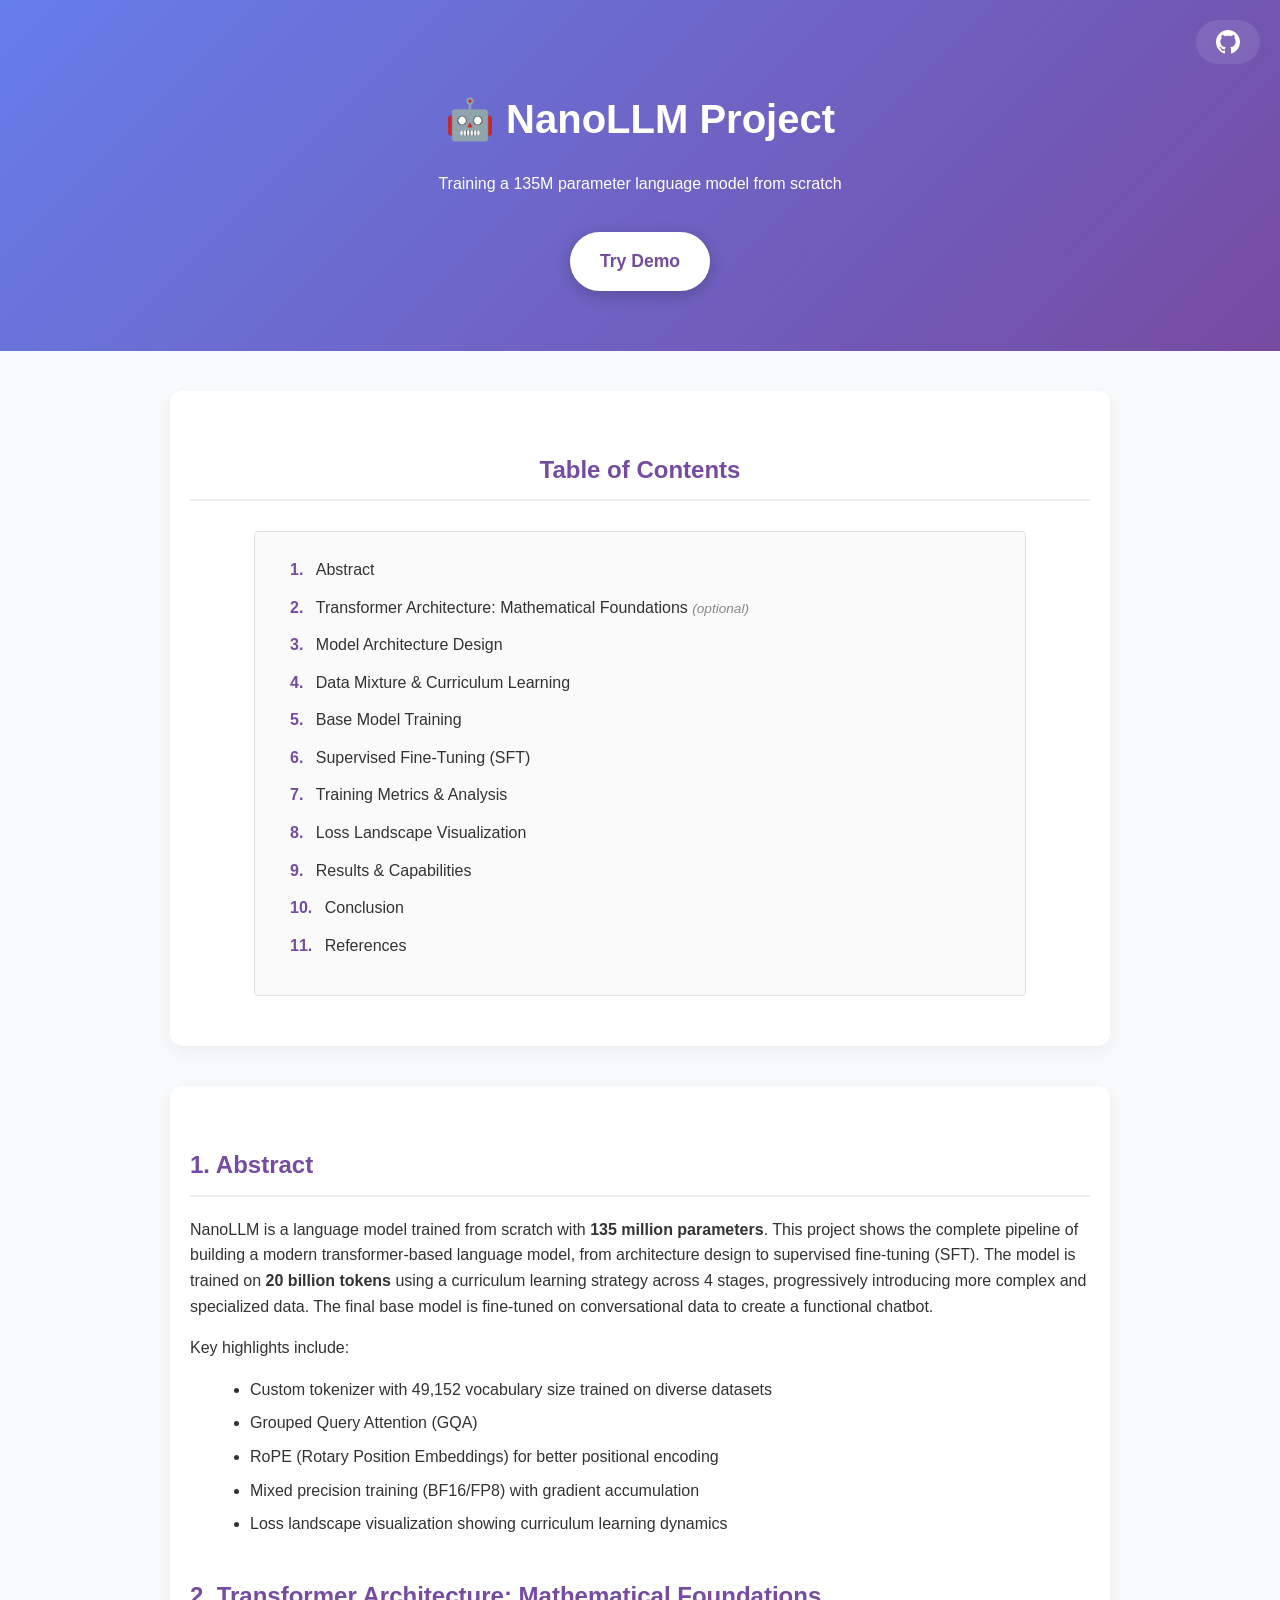
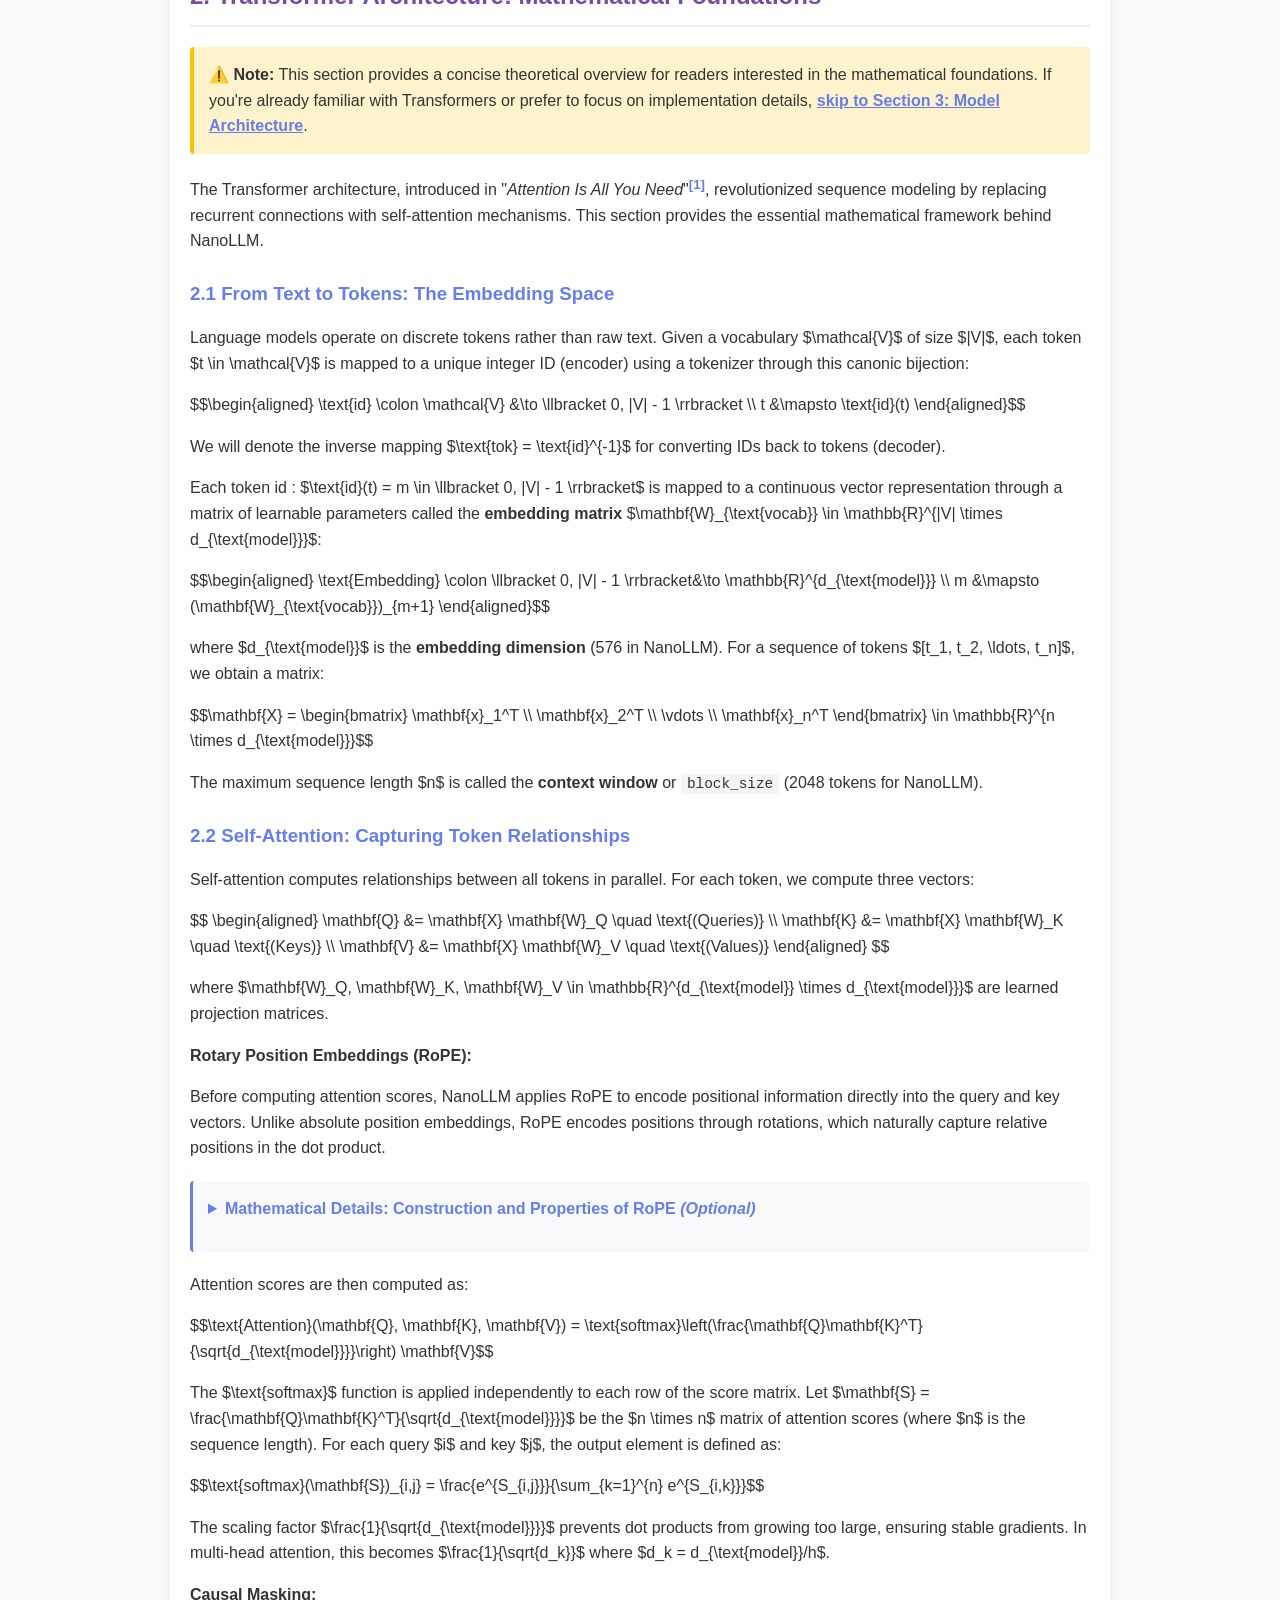
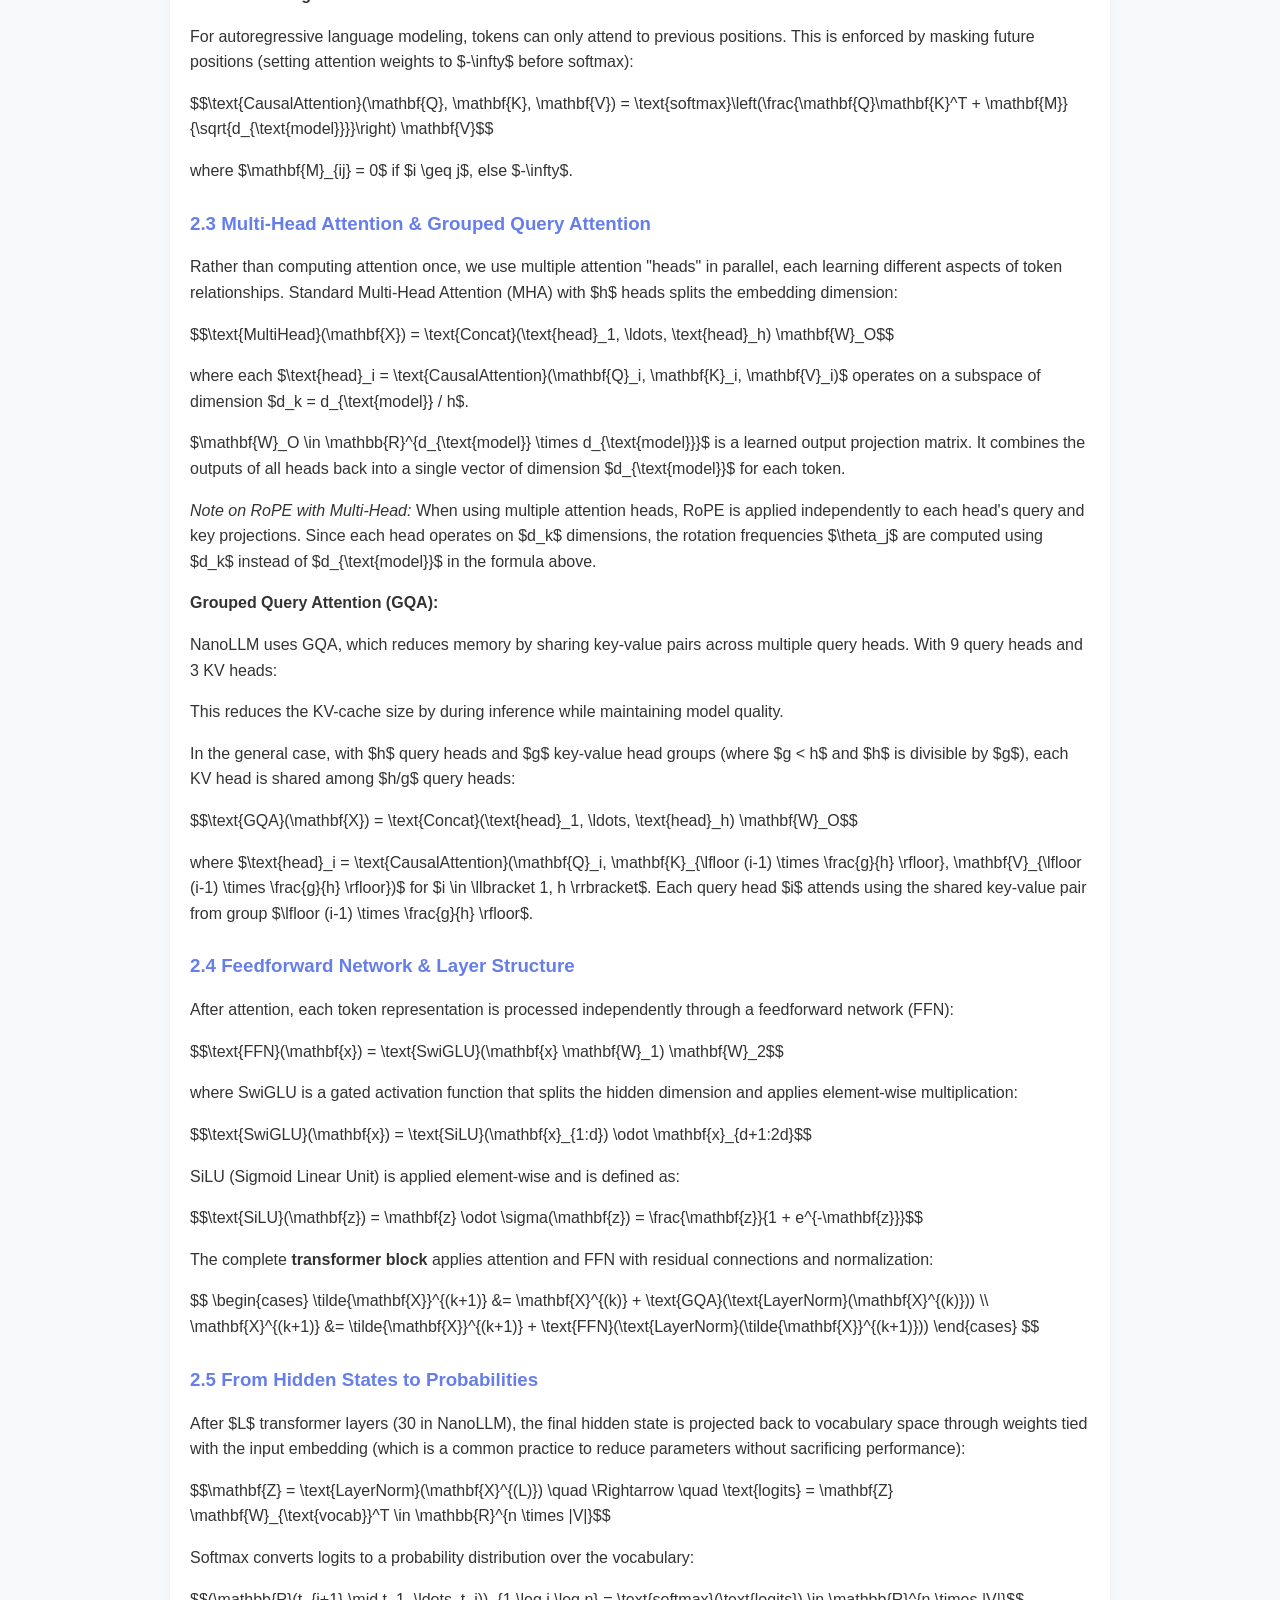
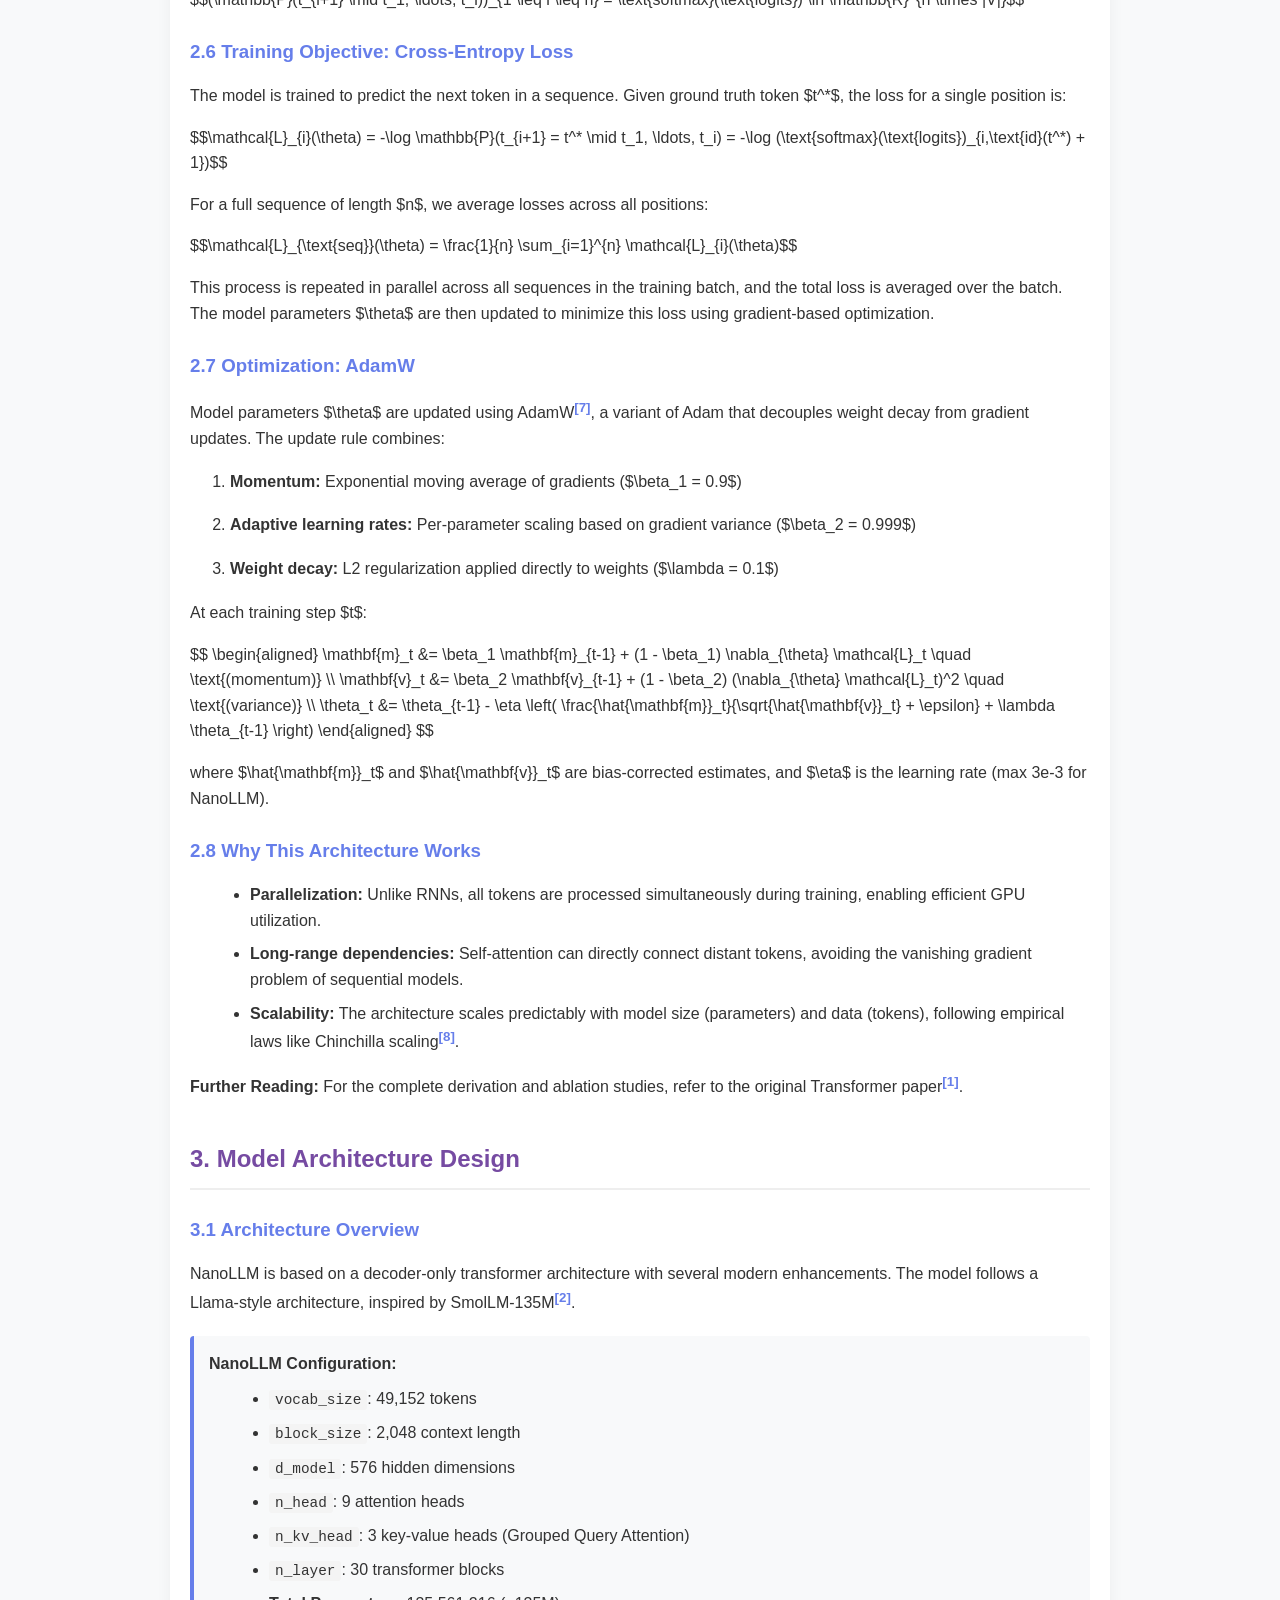
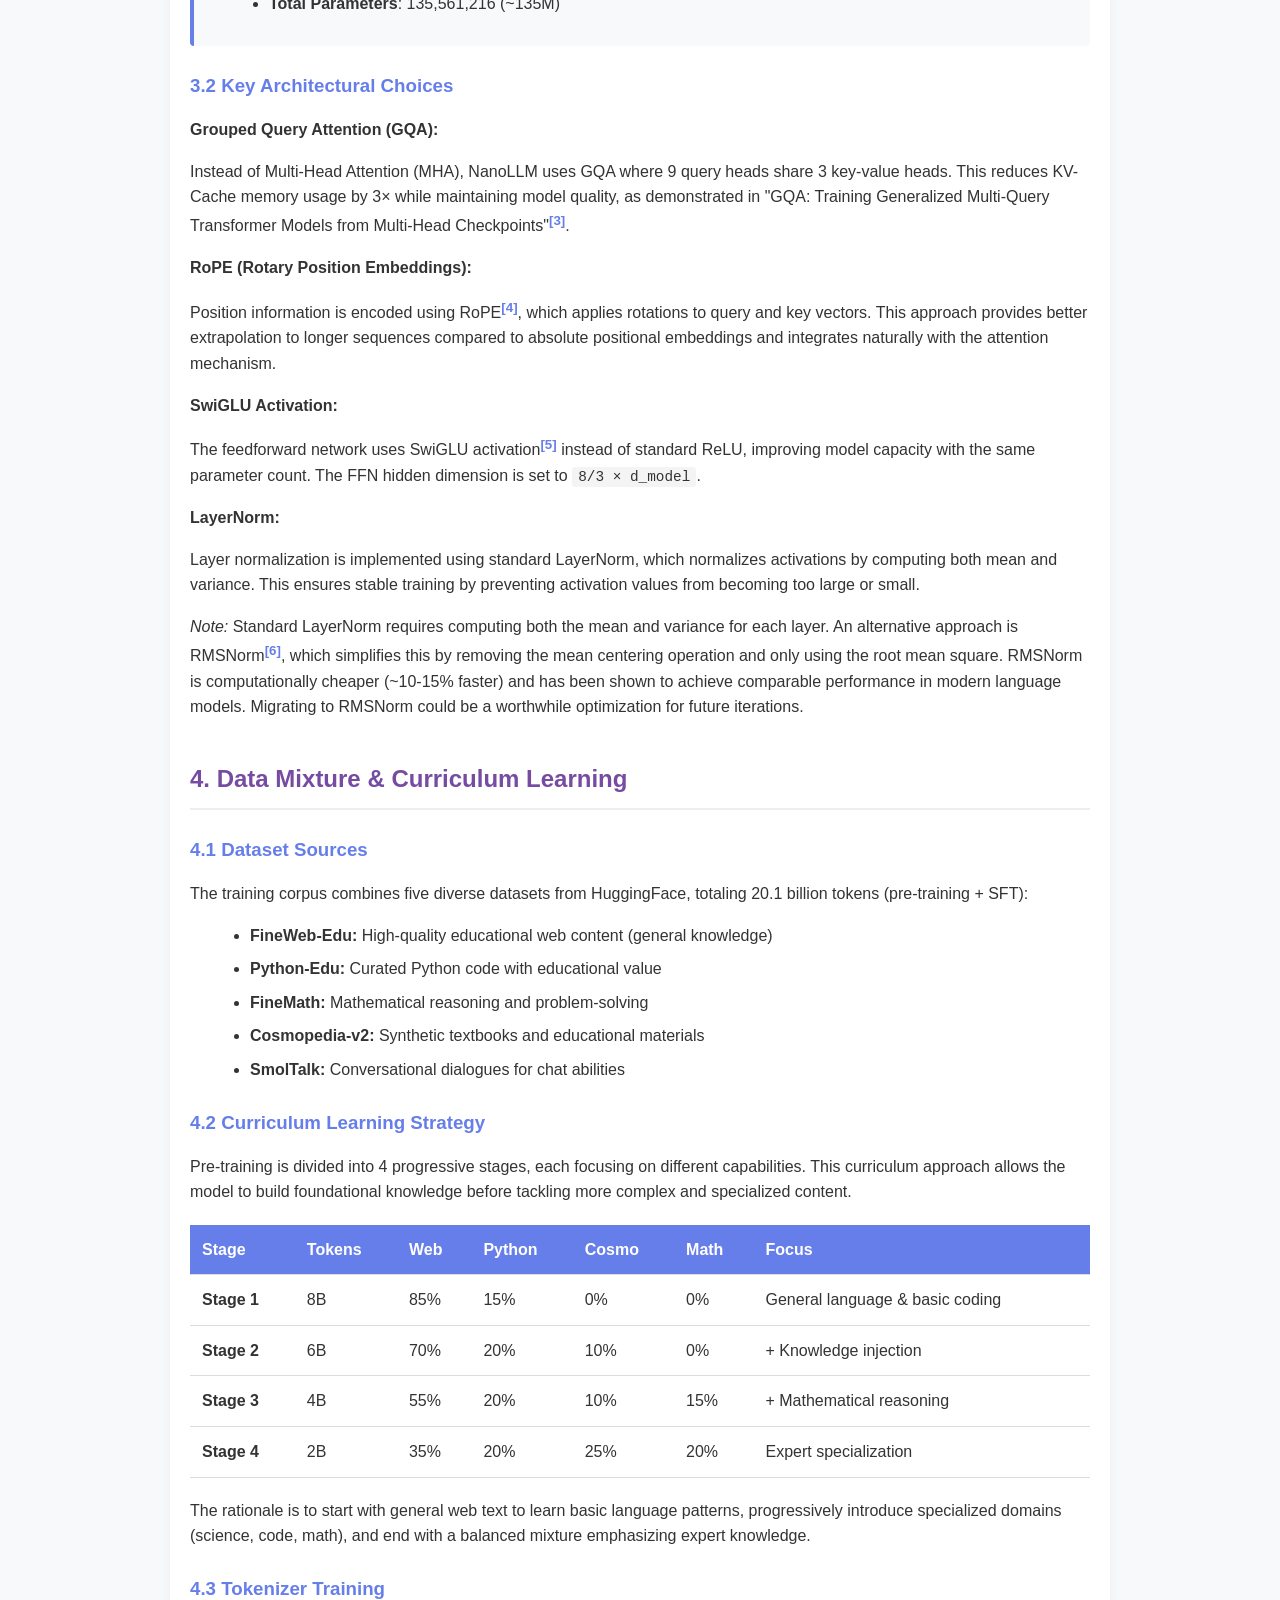
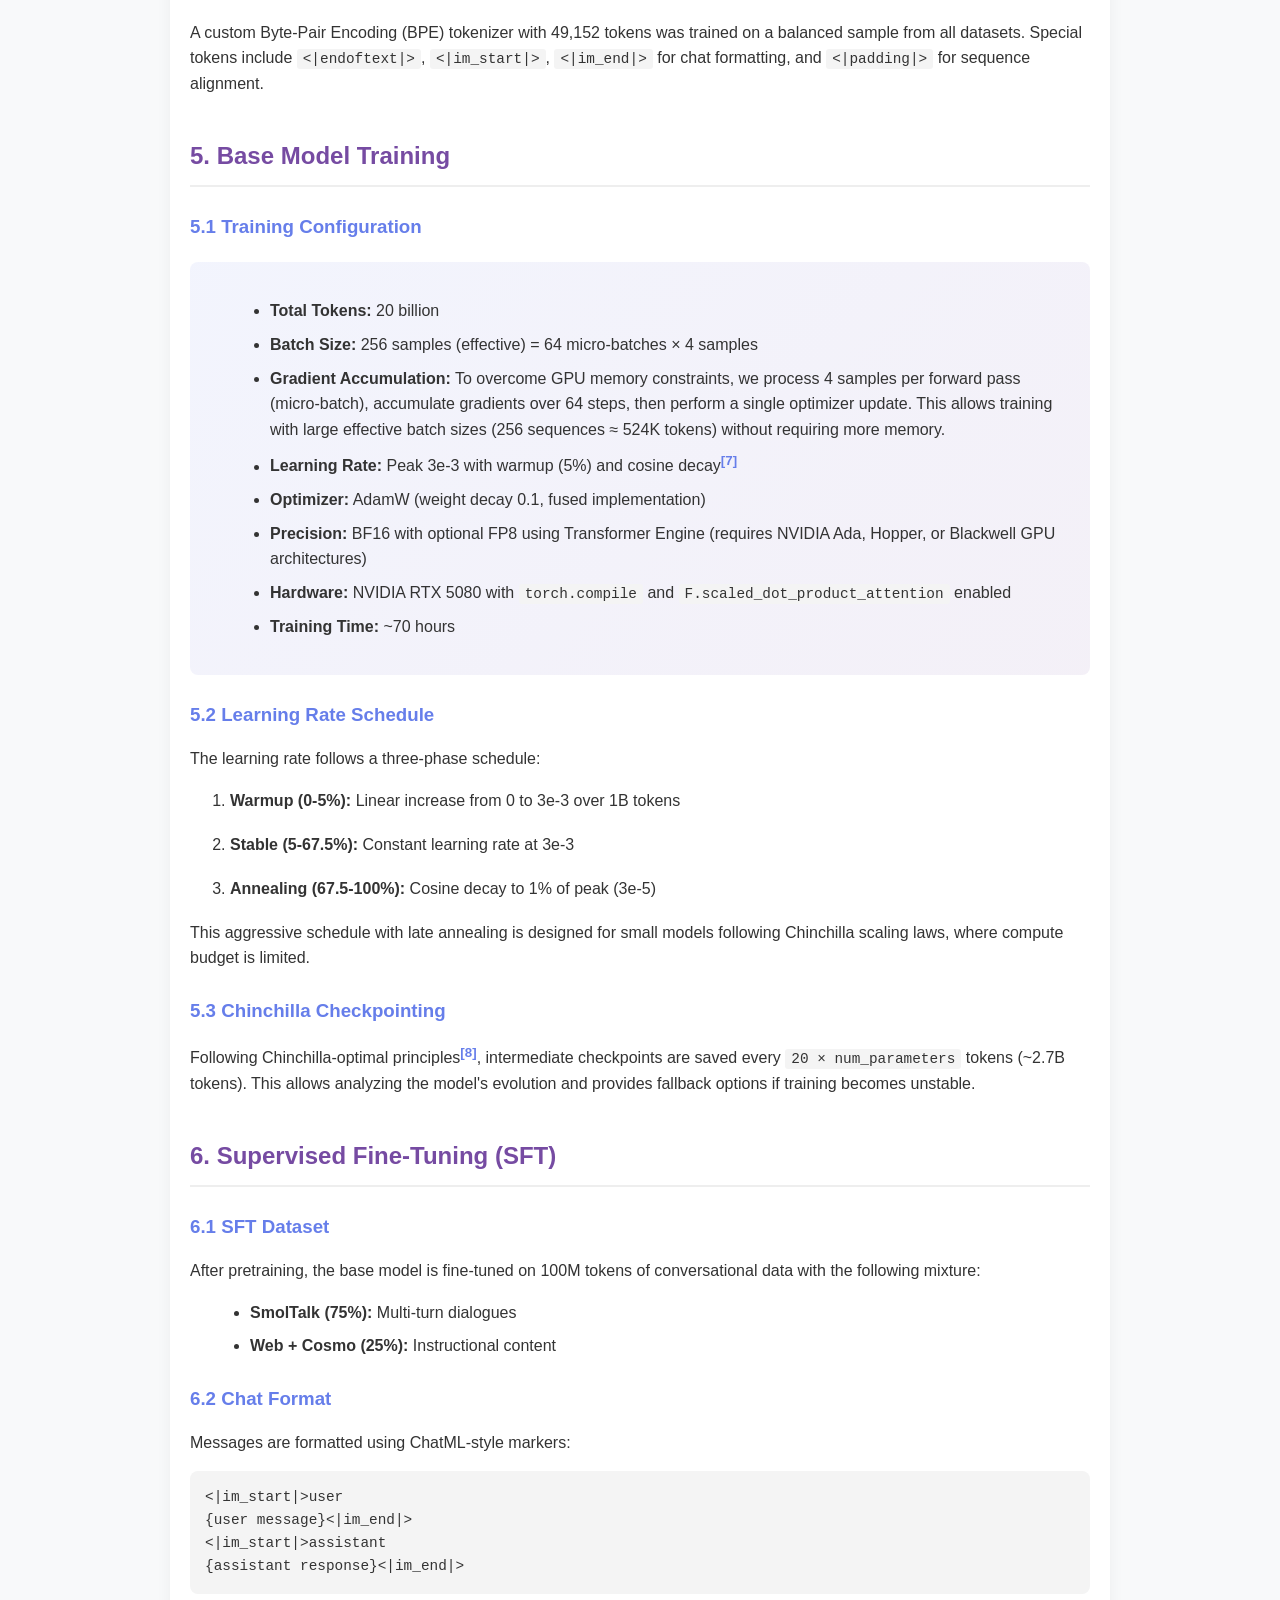
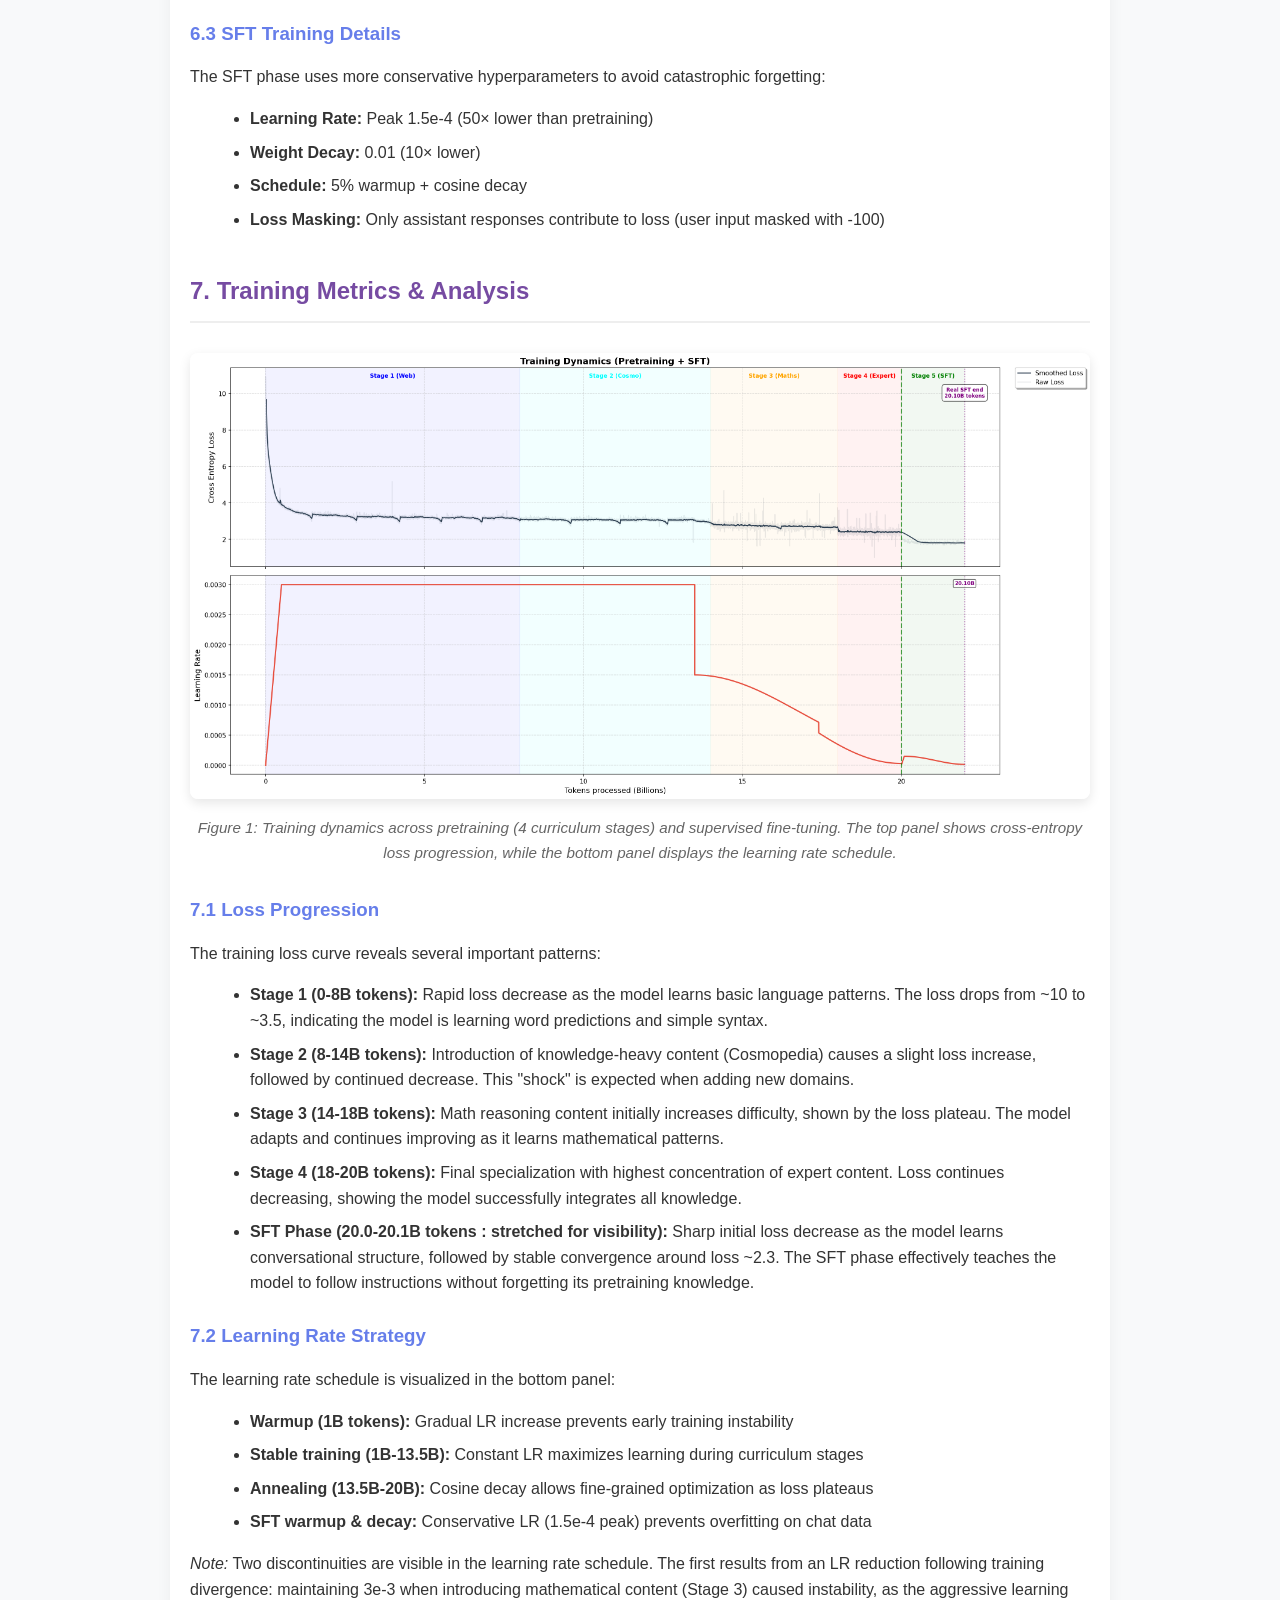
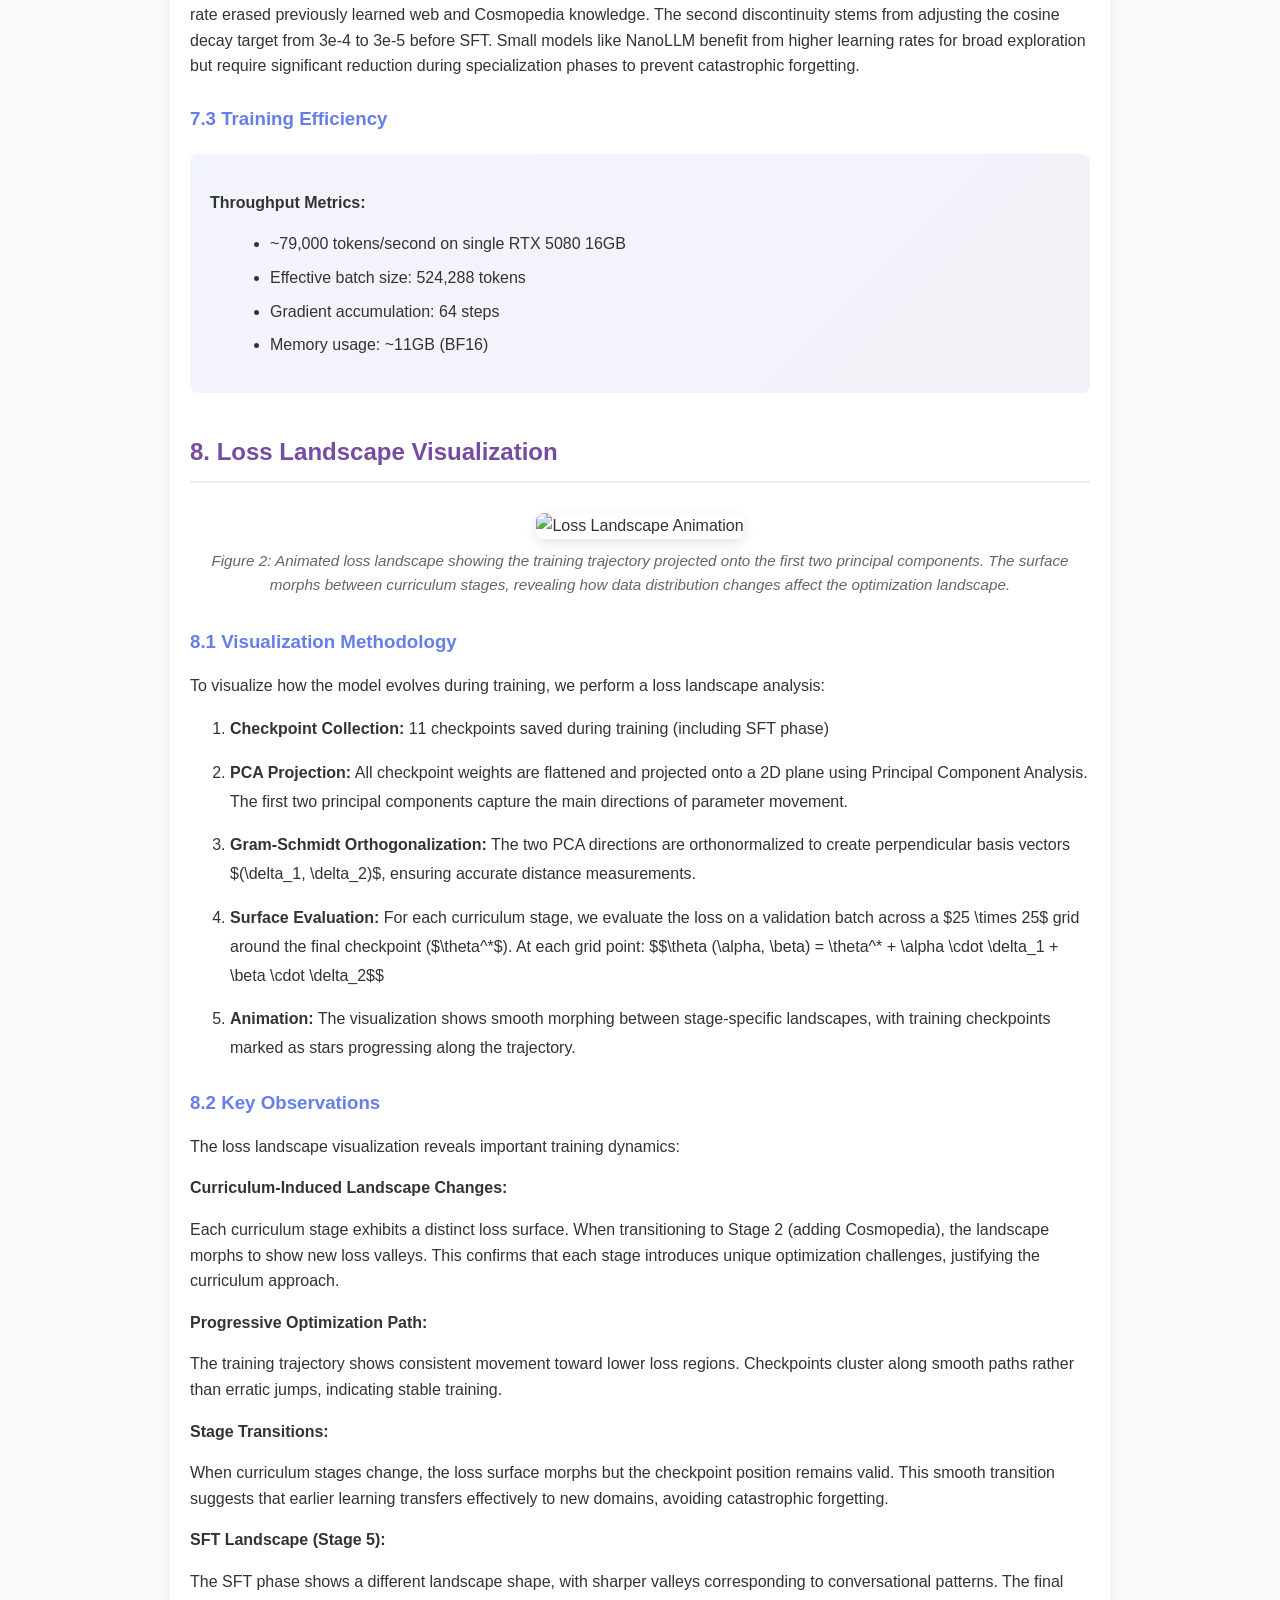
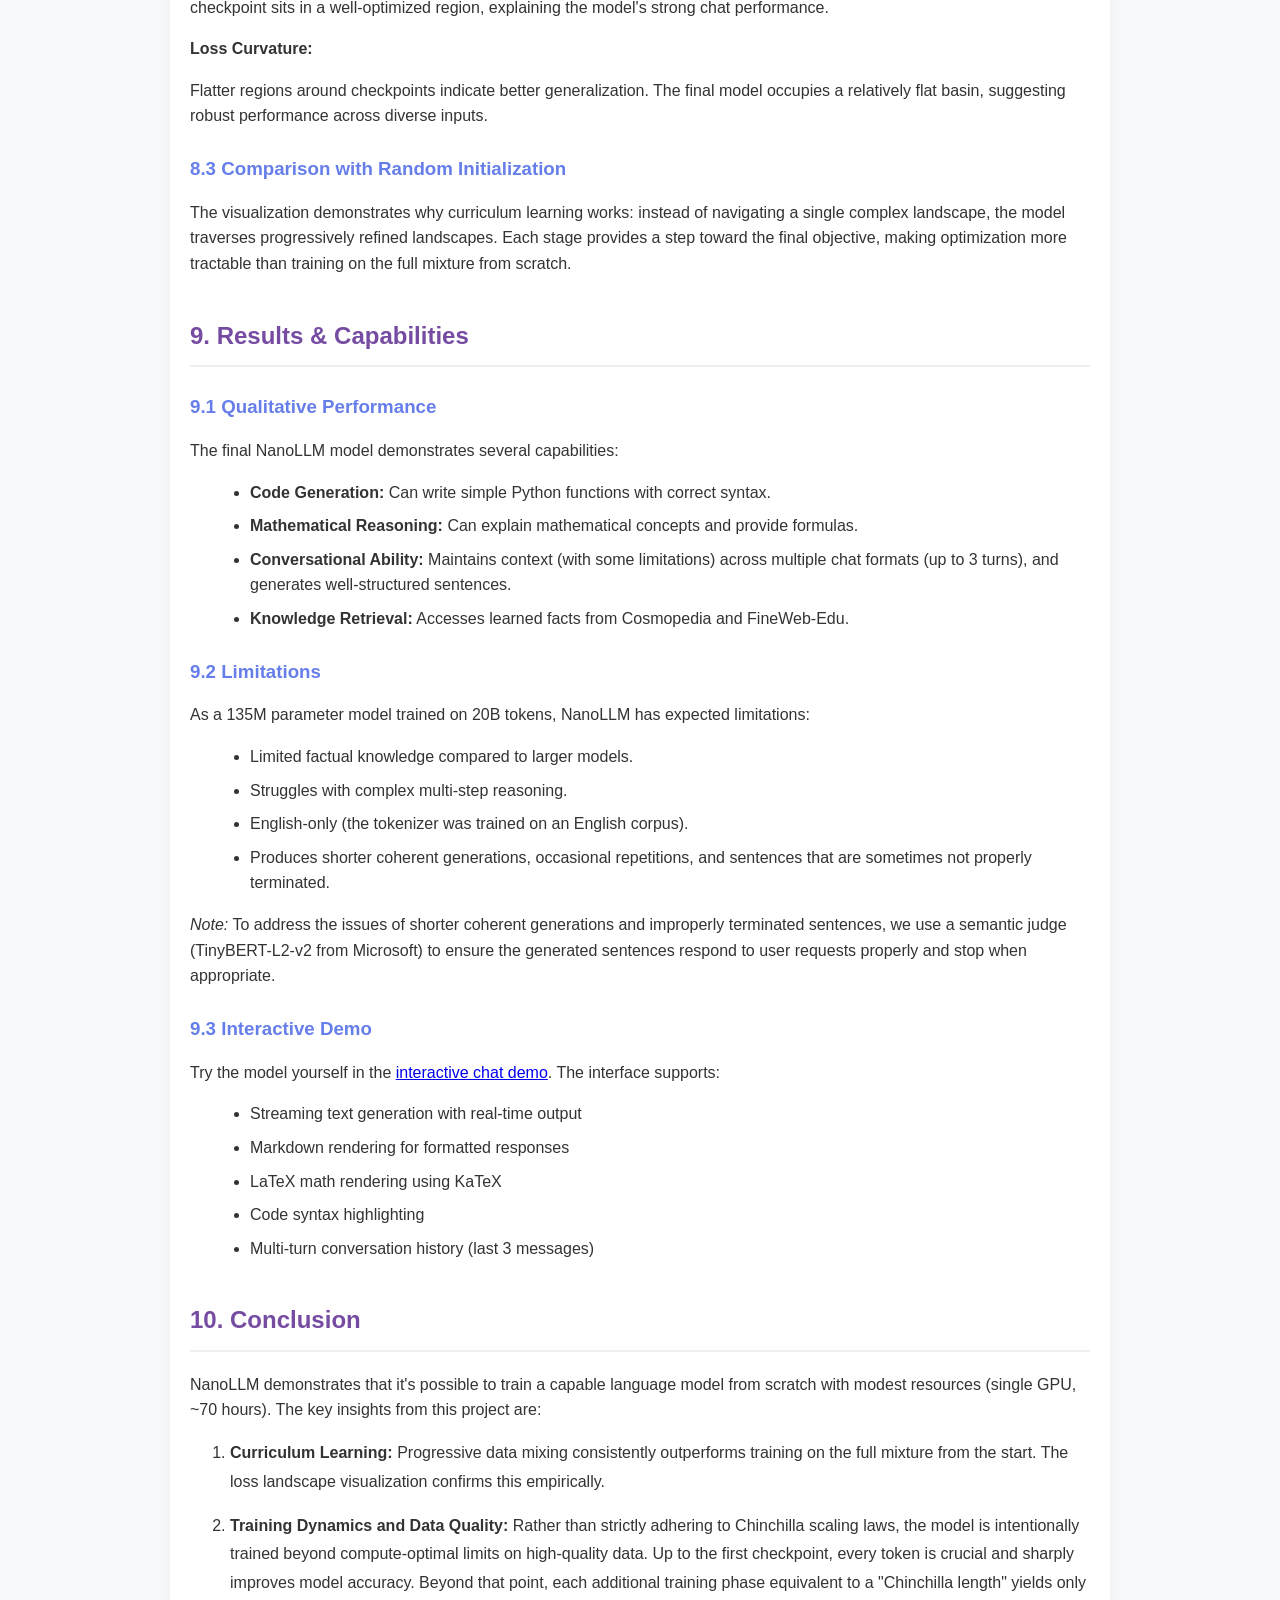
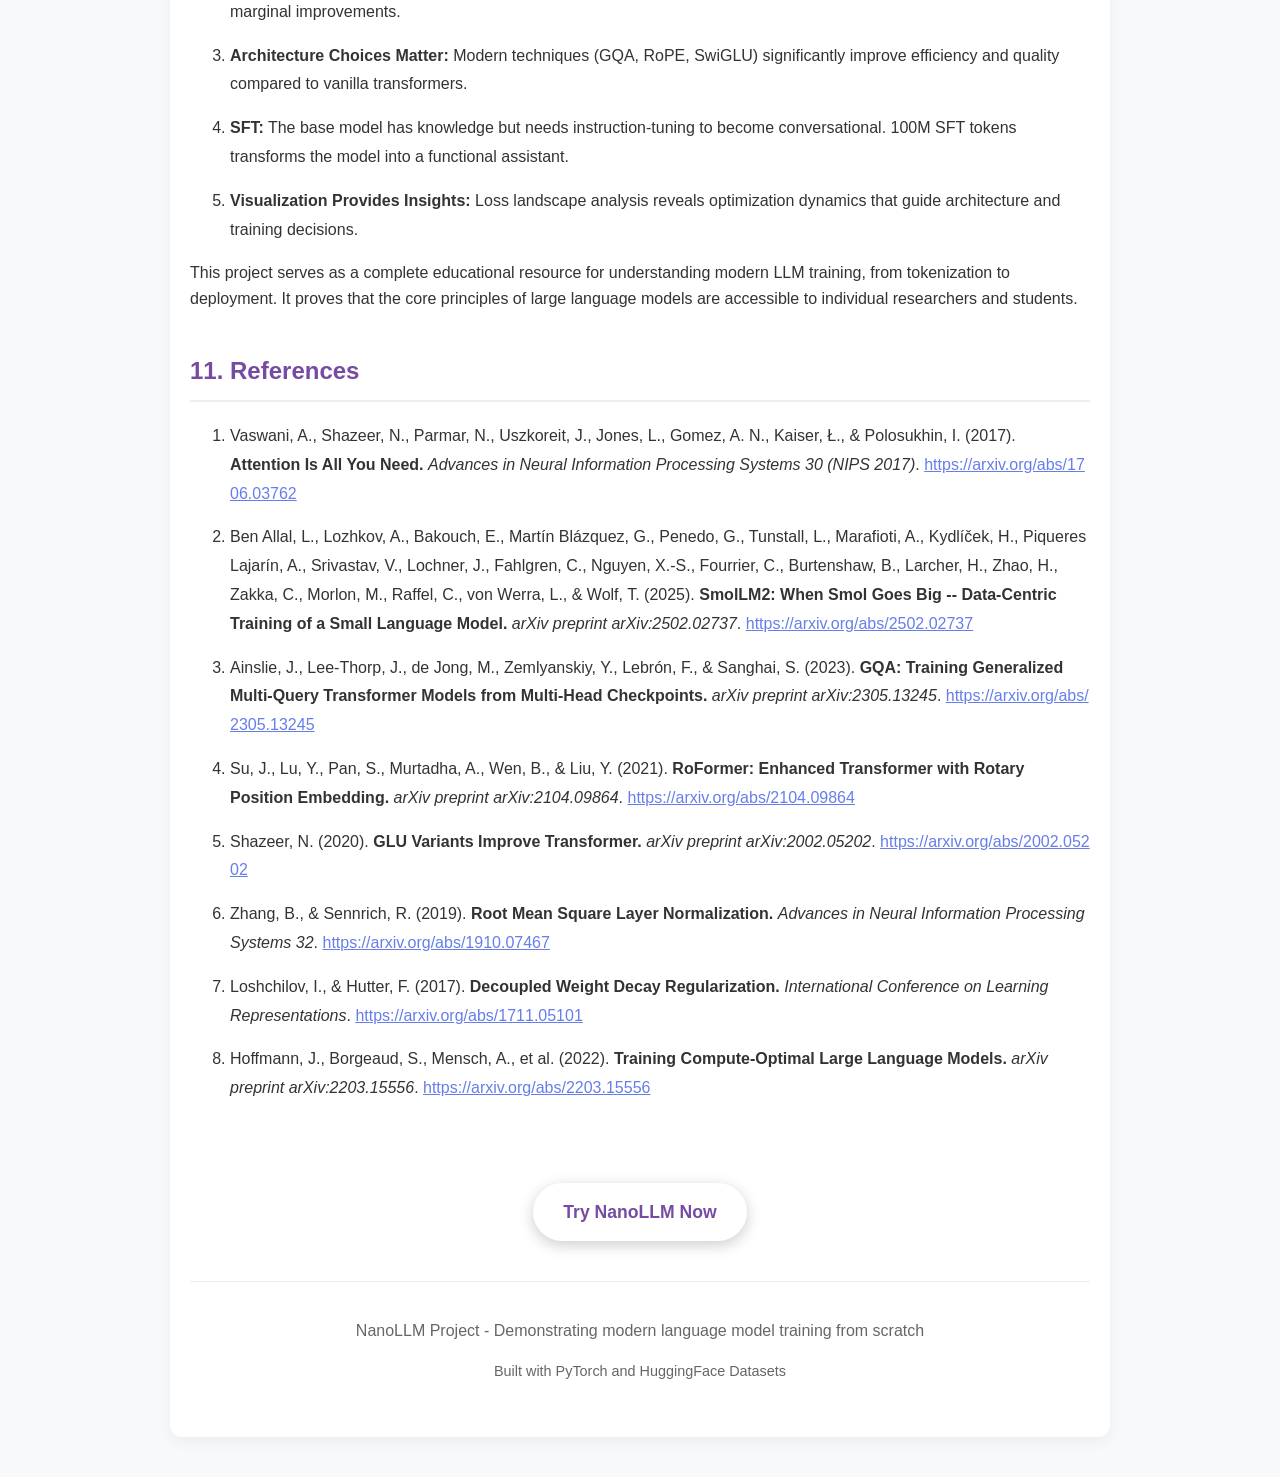
==== commit e0471e52: "adding fp8 model" ====
--- a/index.html
+++ b/index.html
@@ -394,7 +394,7 @@
         </p>
         <p>
             $$\begin{aligned} \text{Embedding} \colon \llbracket 0, |V| - 1 \rrbracket&\to \mathbb{R}^{d_{\text{model}}}
-            \\ m &\mapsto (\mathbf{W}_{\text{vocab}})_{m} \end{aligned}$$
+            \\ m &\mapsto (\mathbf{W}_{\text{vocab}})_{m+1} \end{aligned}$$
         </p>
         <p>
             where $d_{\text{model}}$ is the <strong>embedding dimension</strong> (576 in NanoLLM). For a sequence of
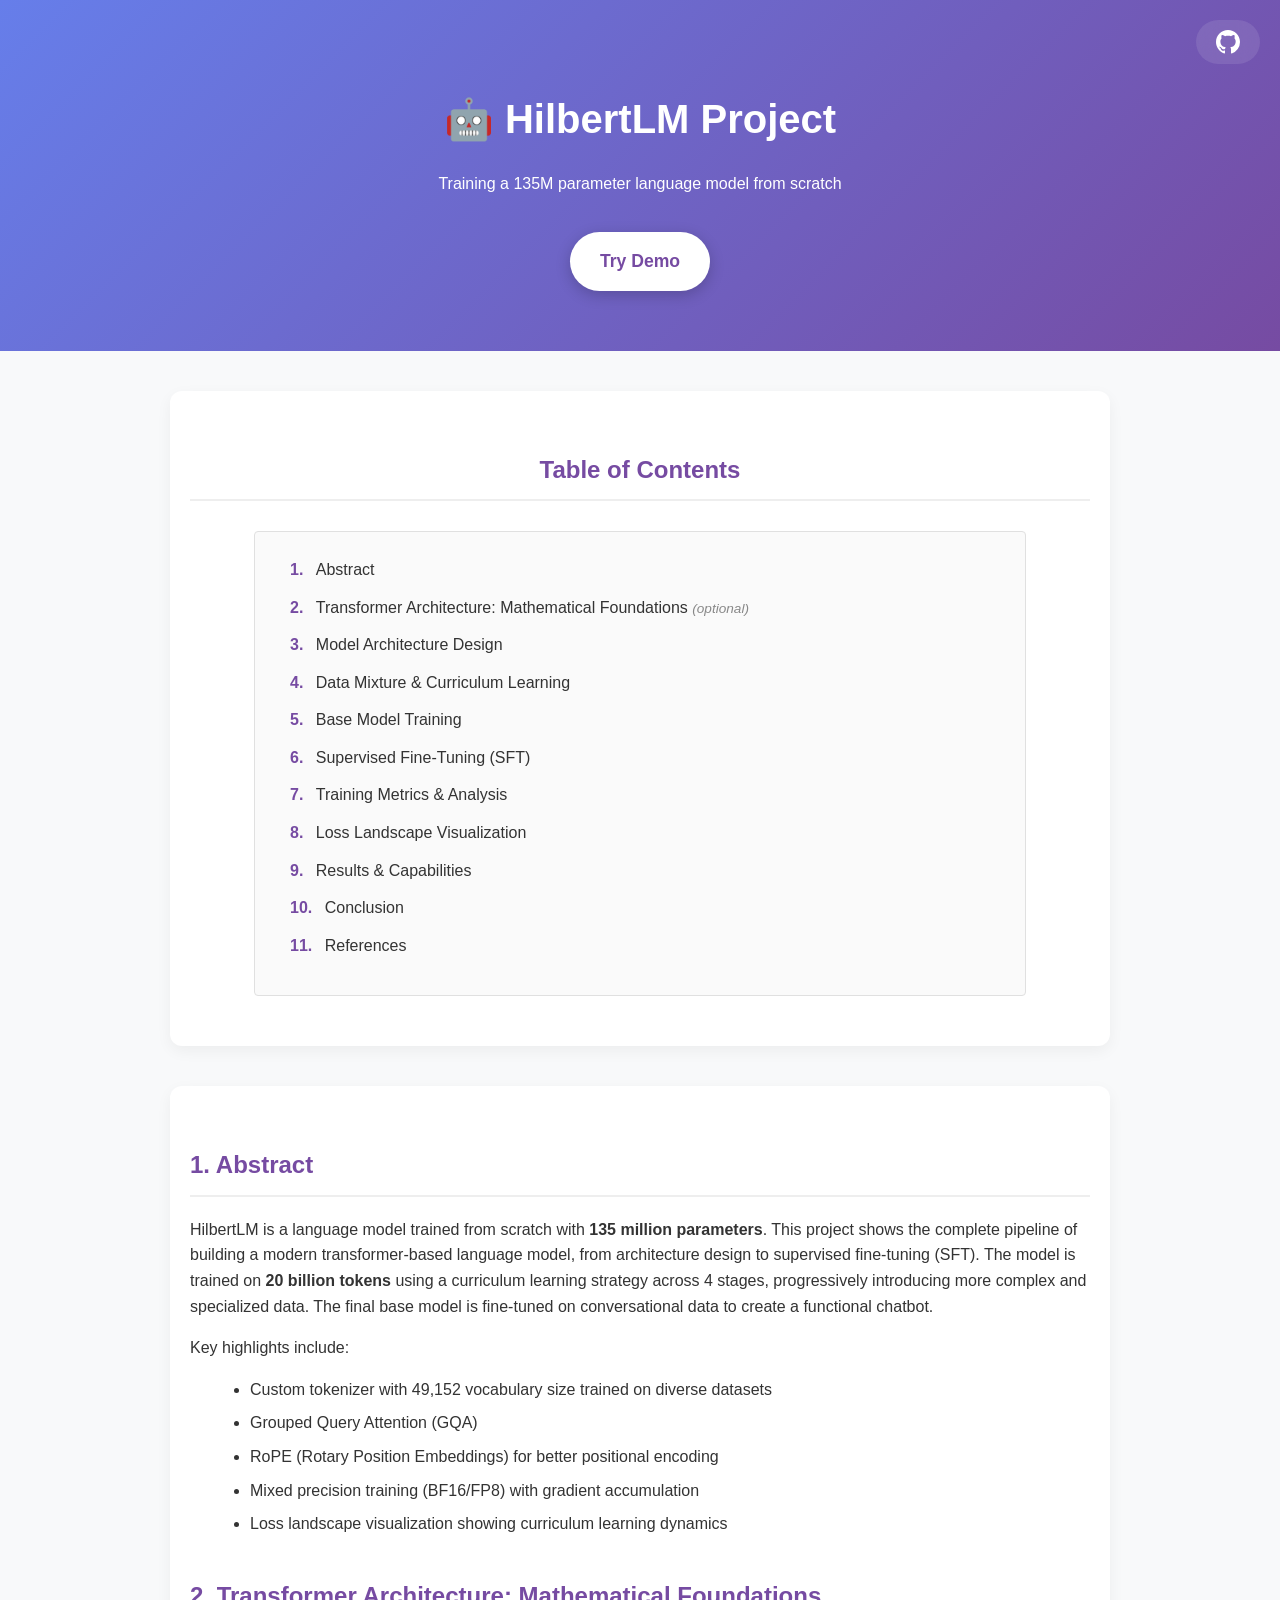
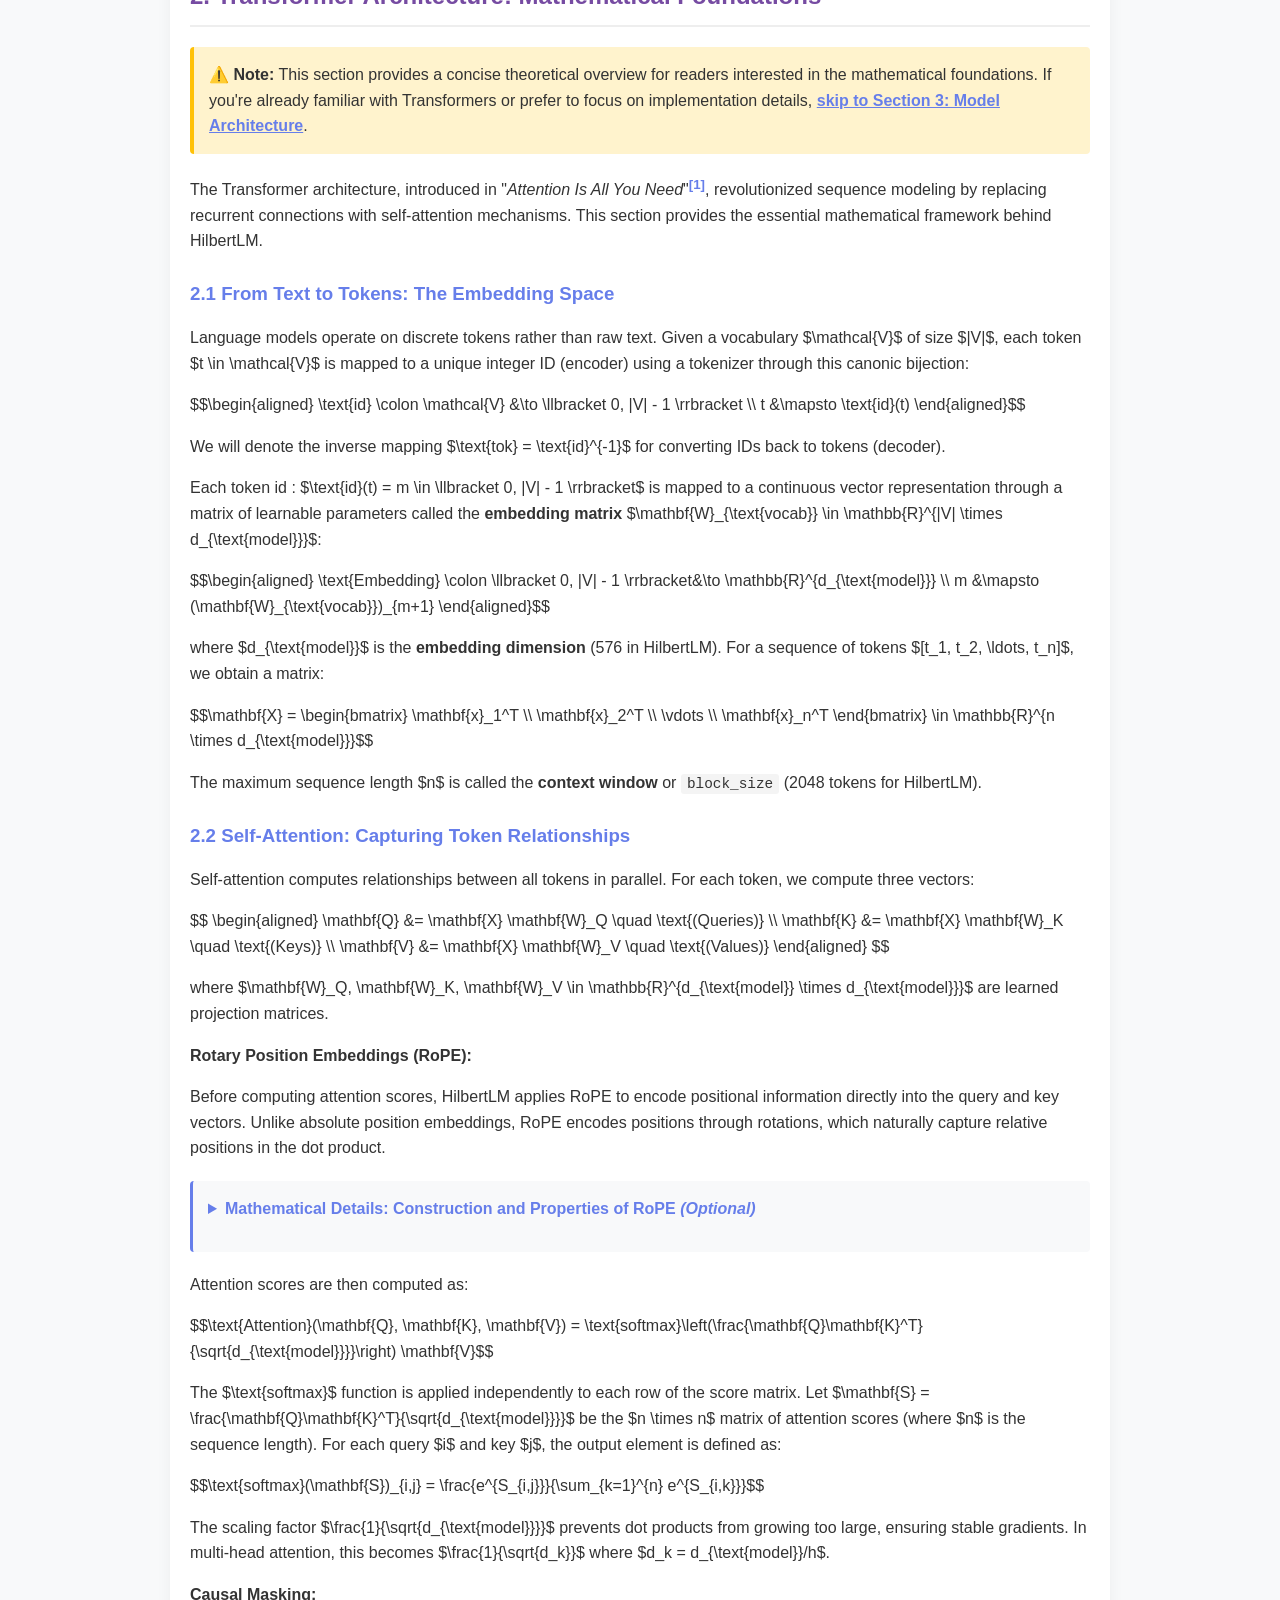
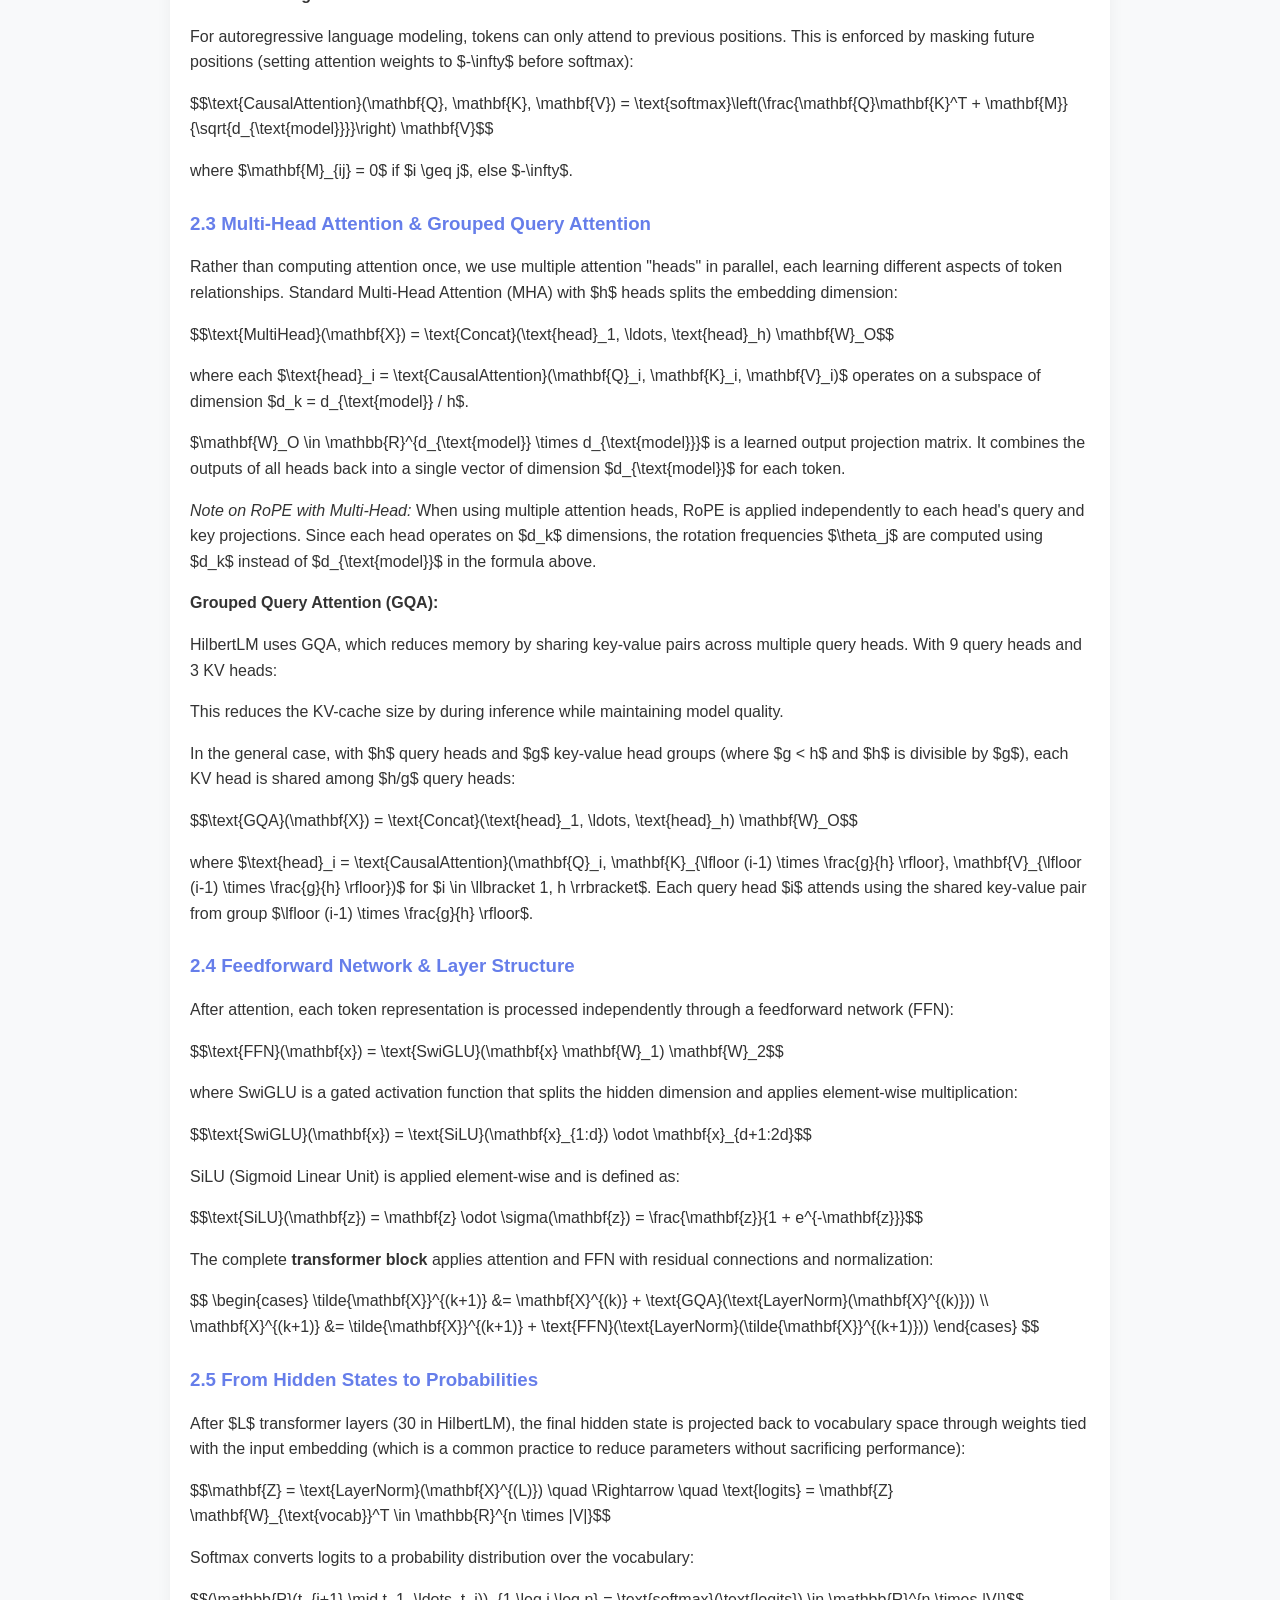
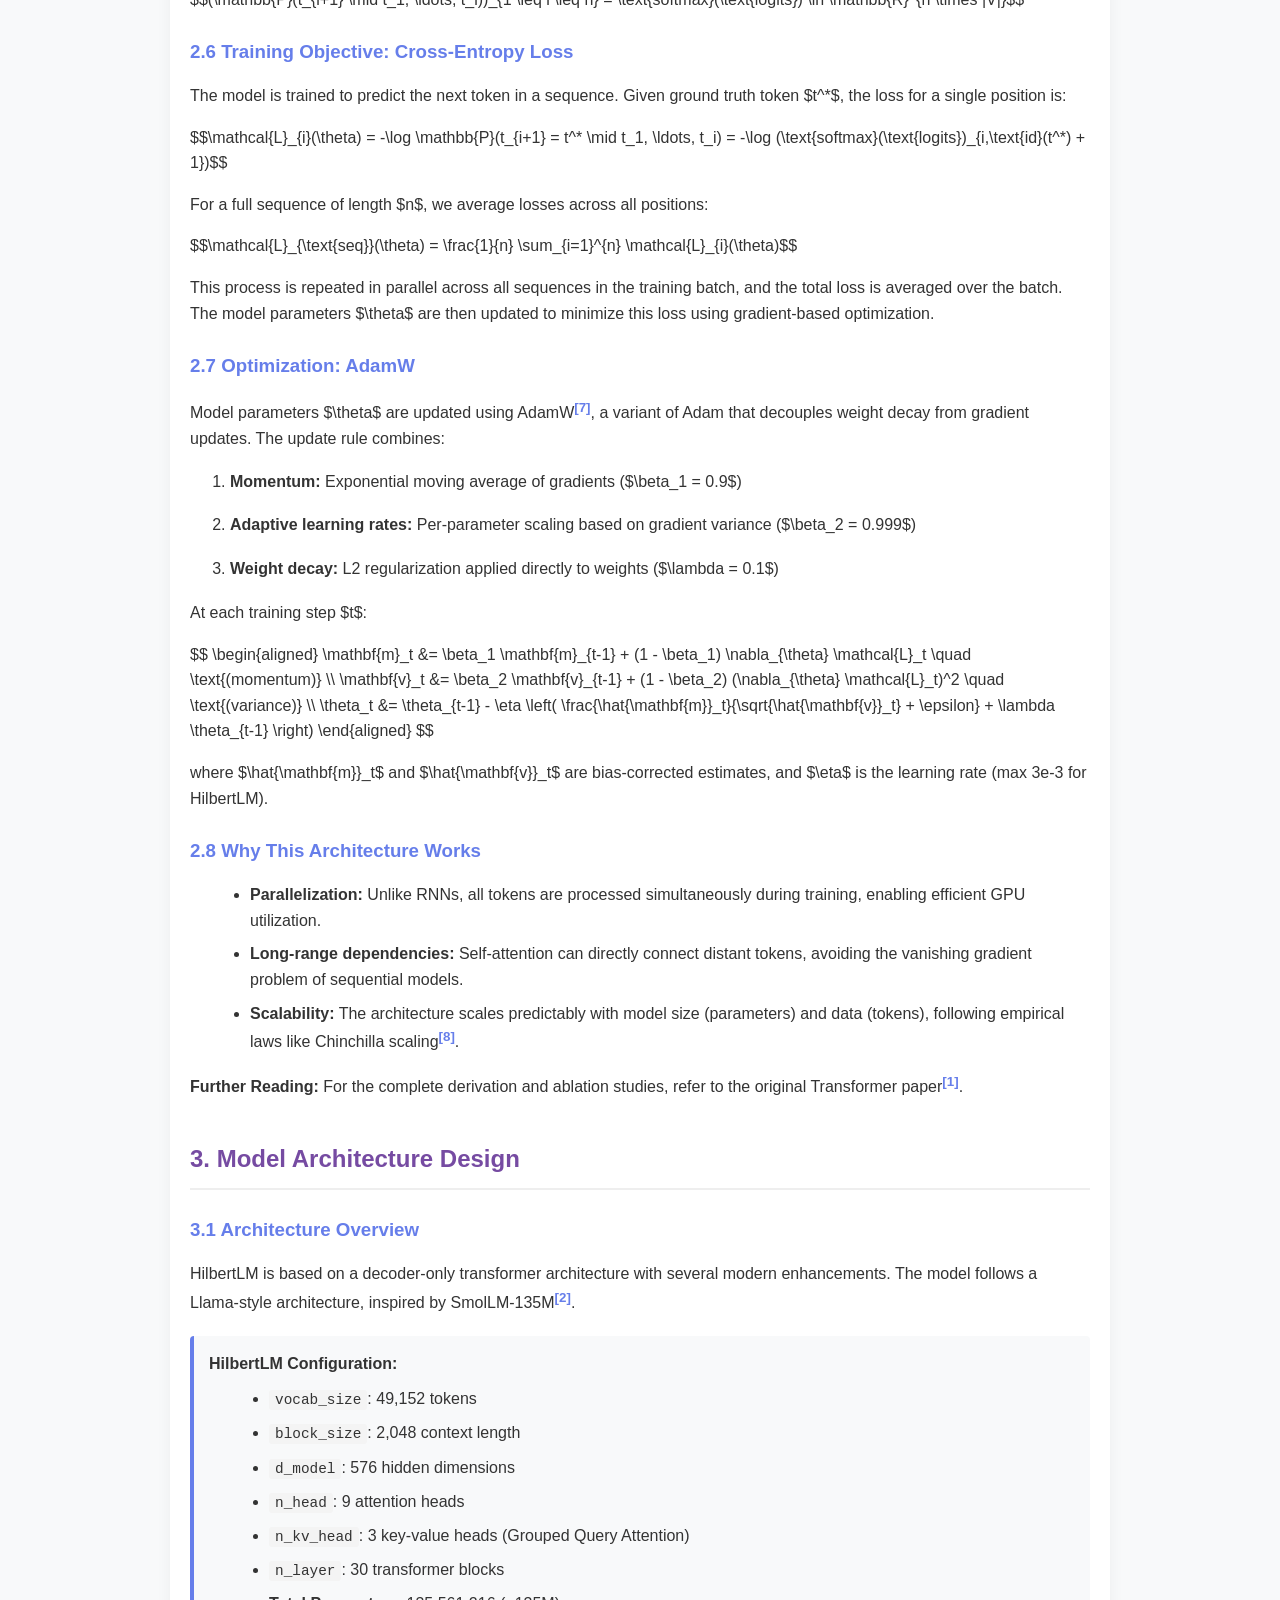
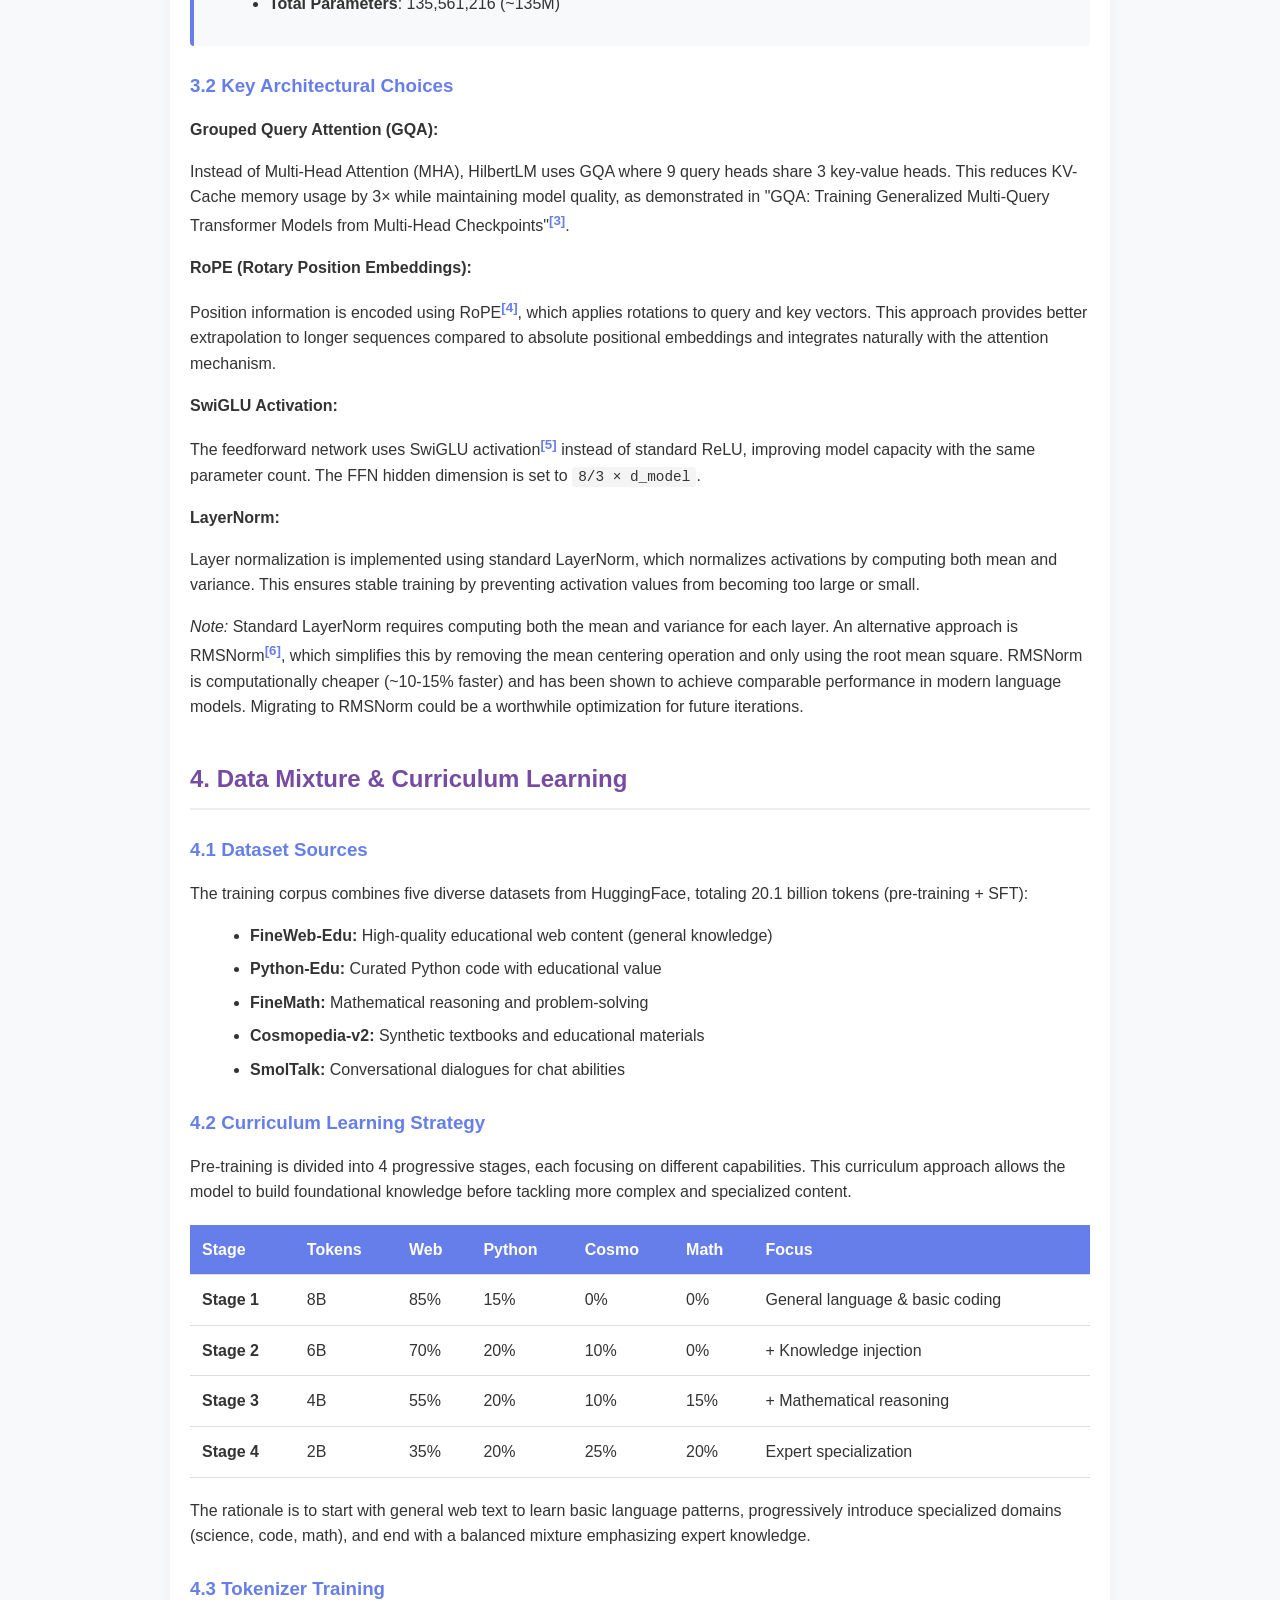
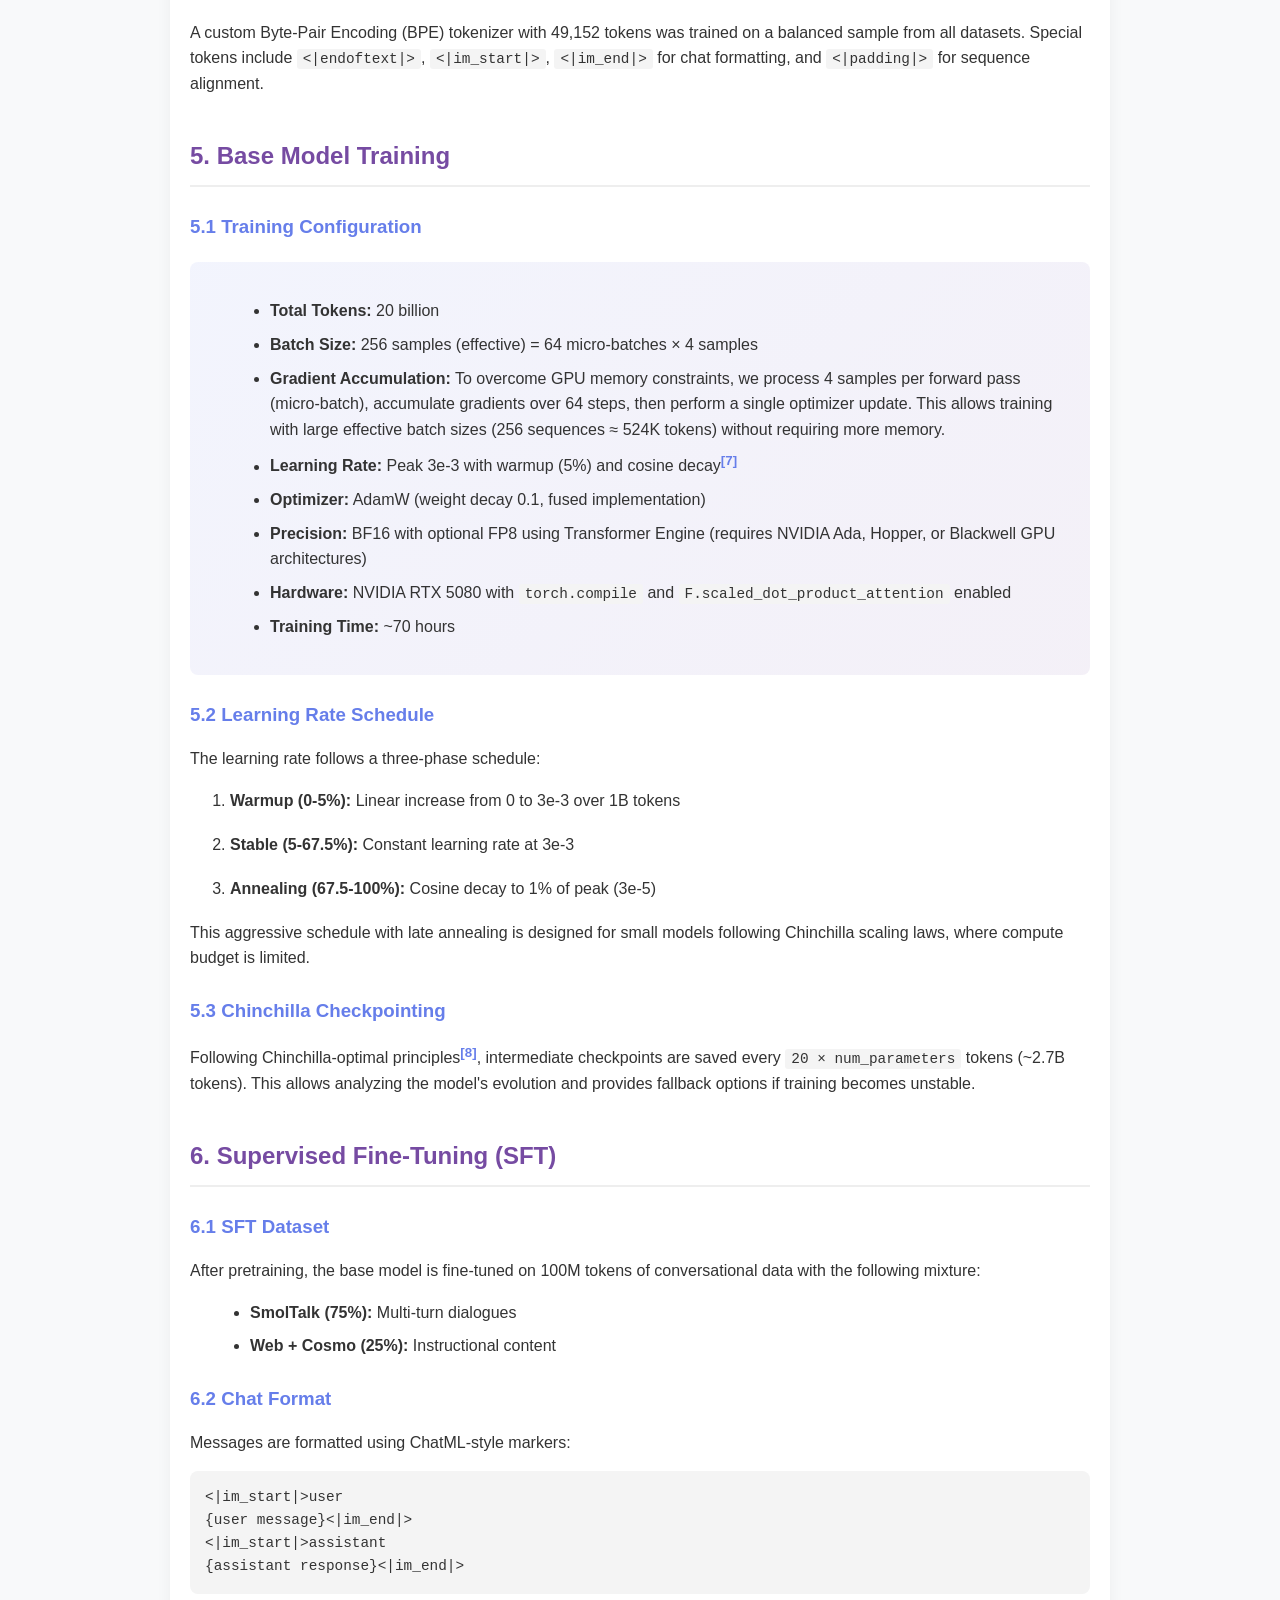
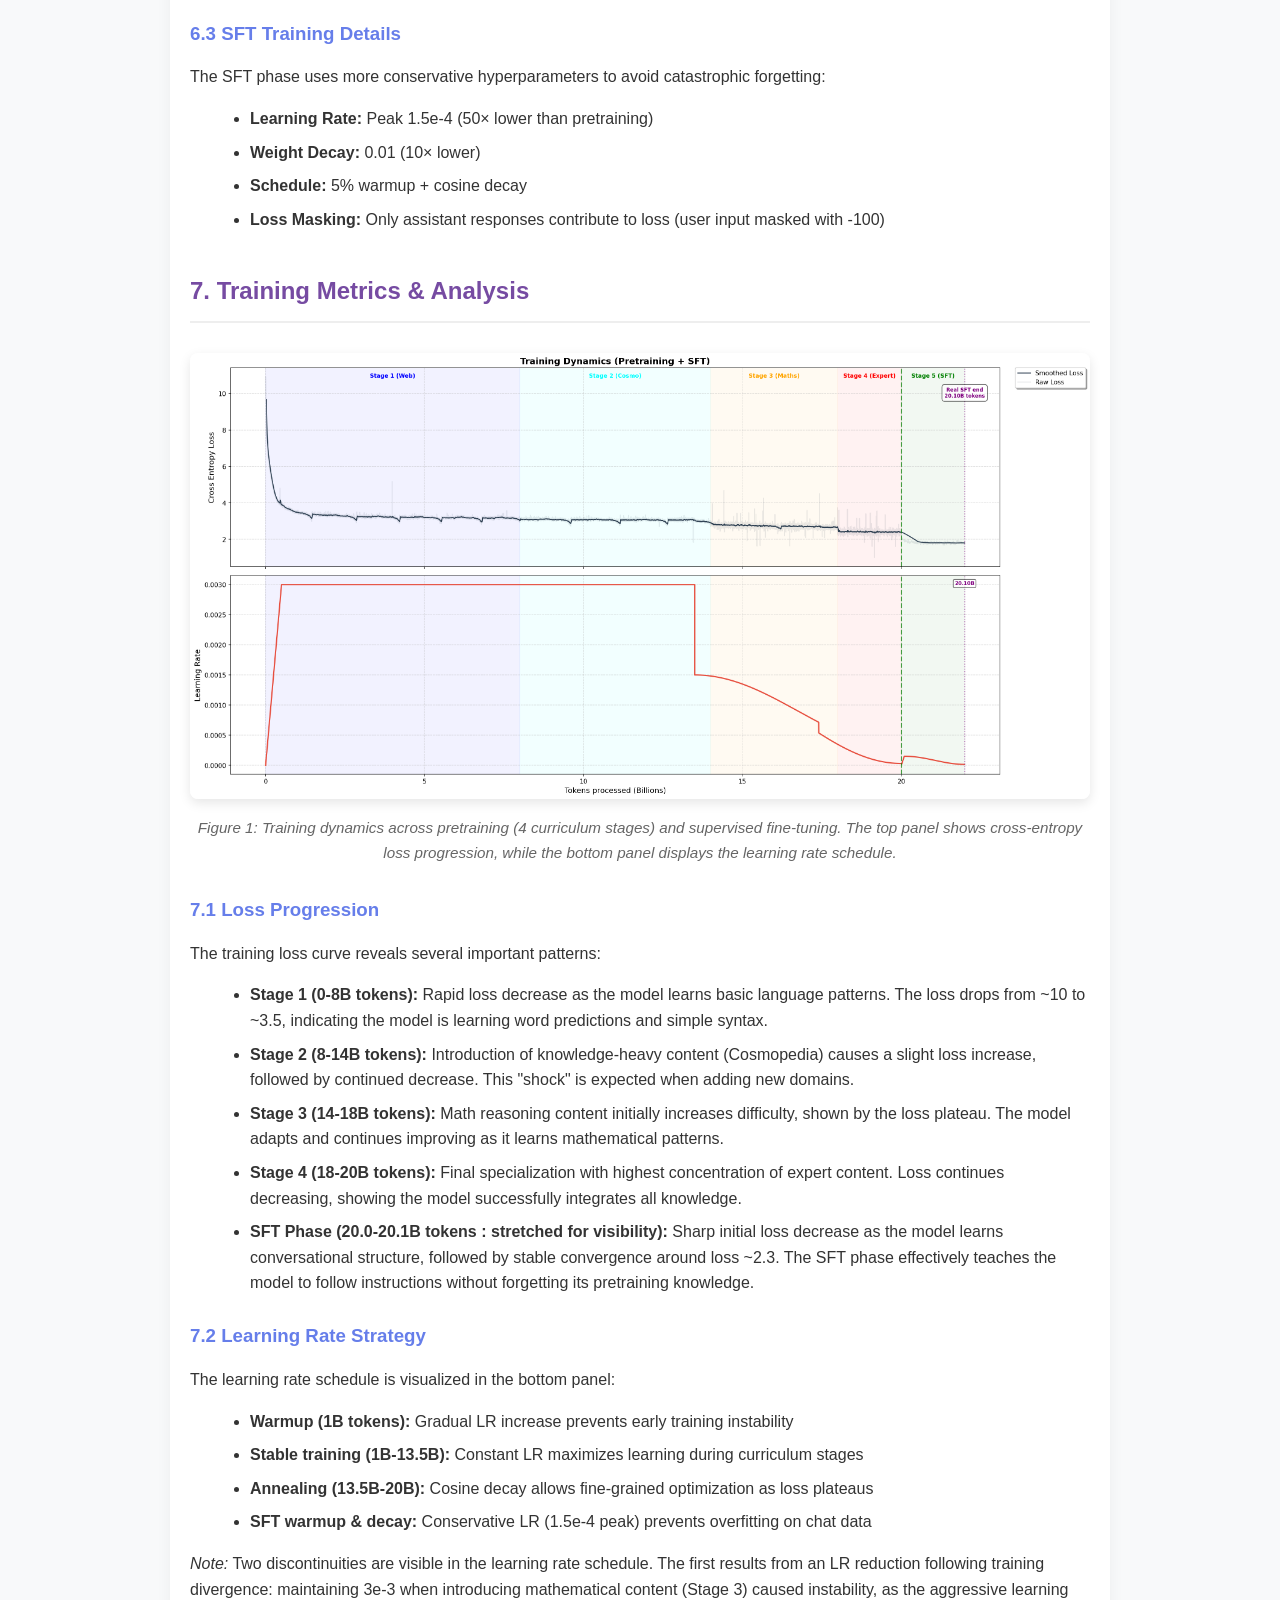
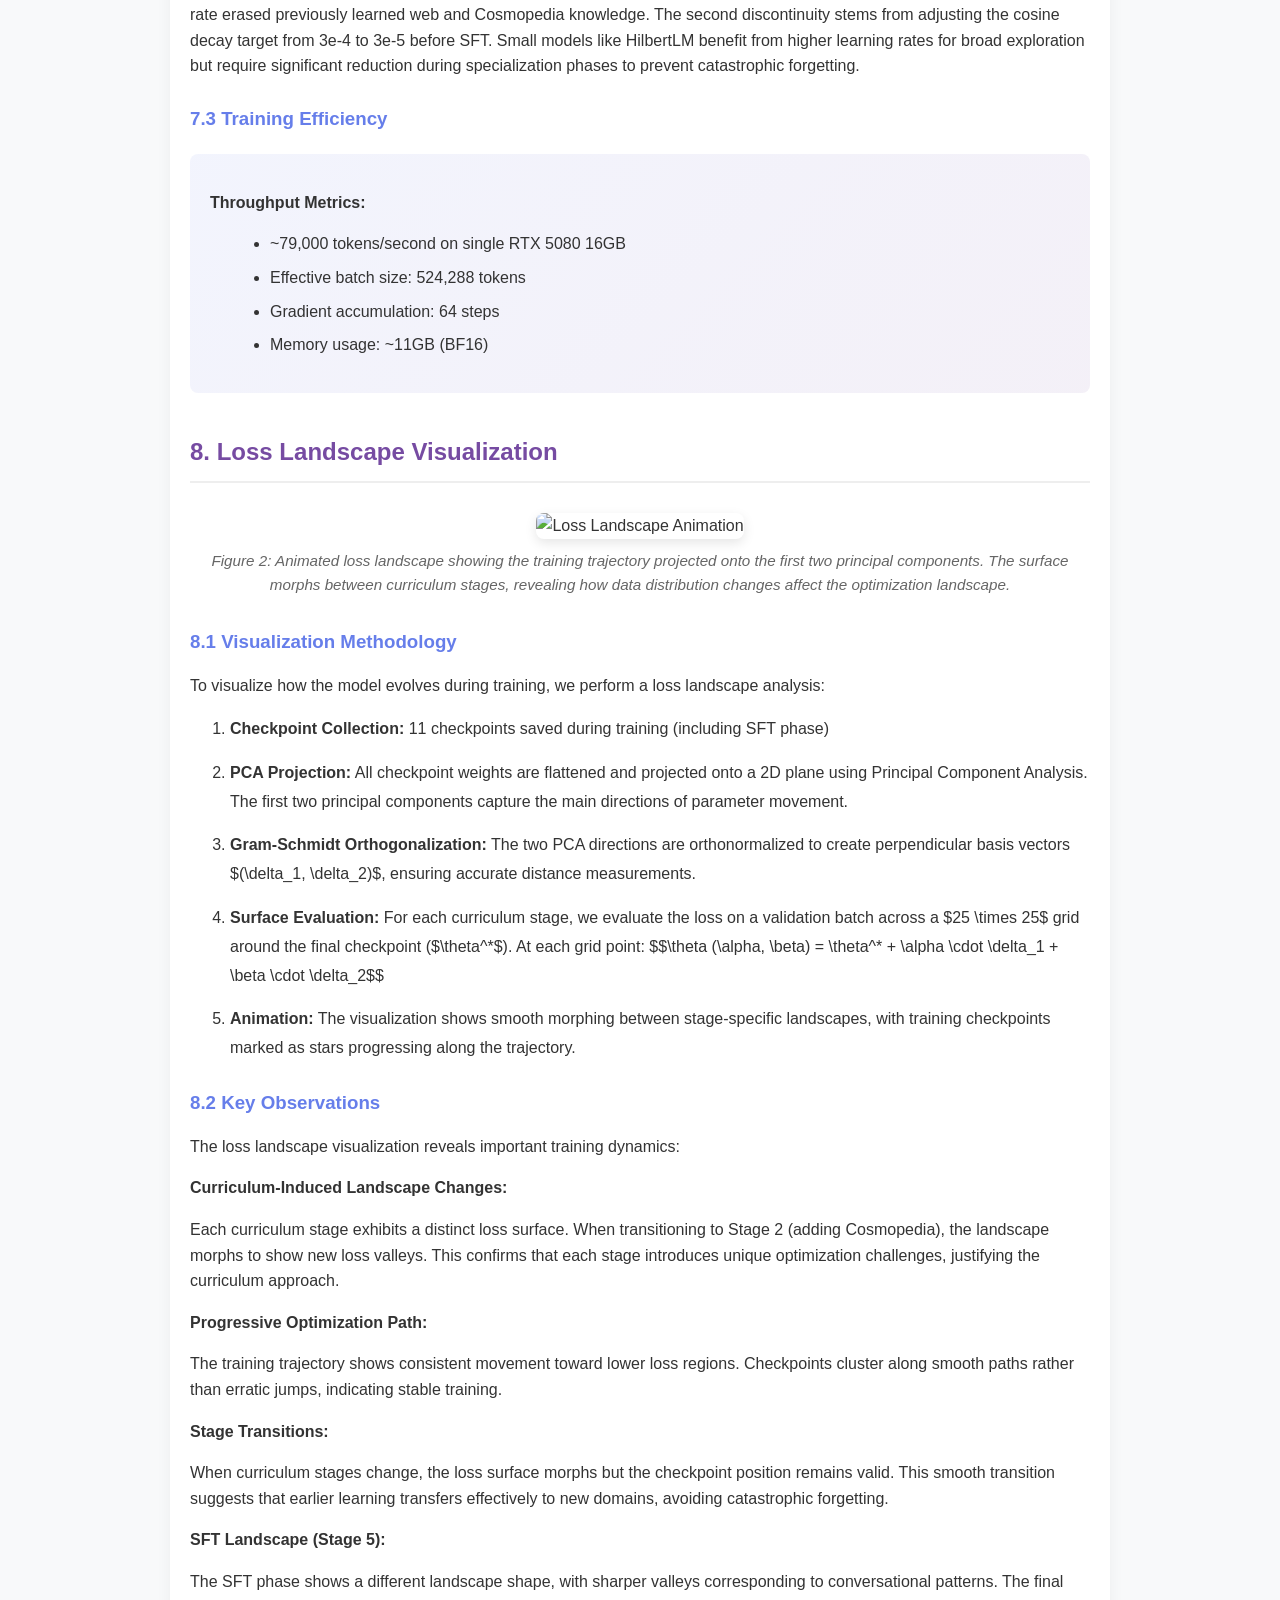
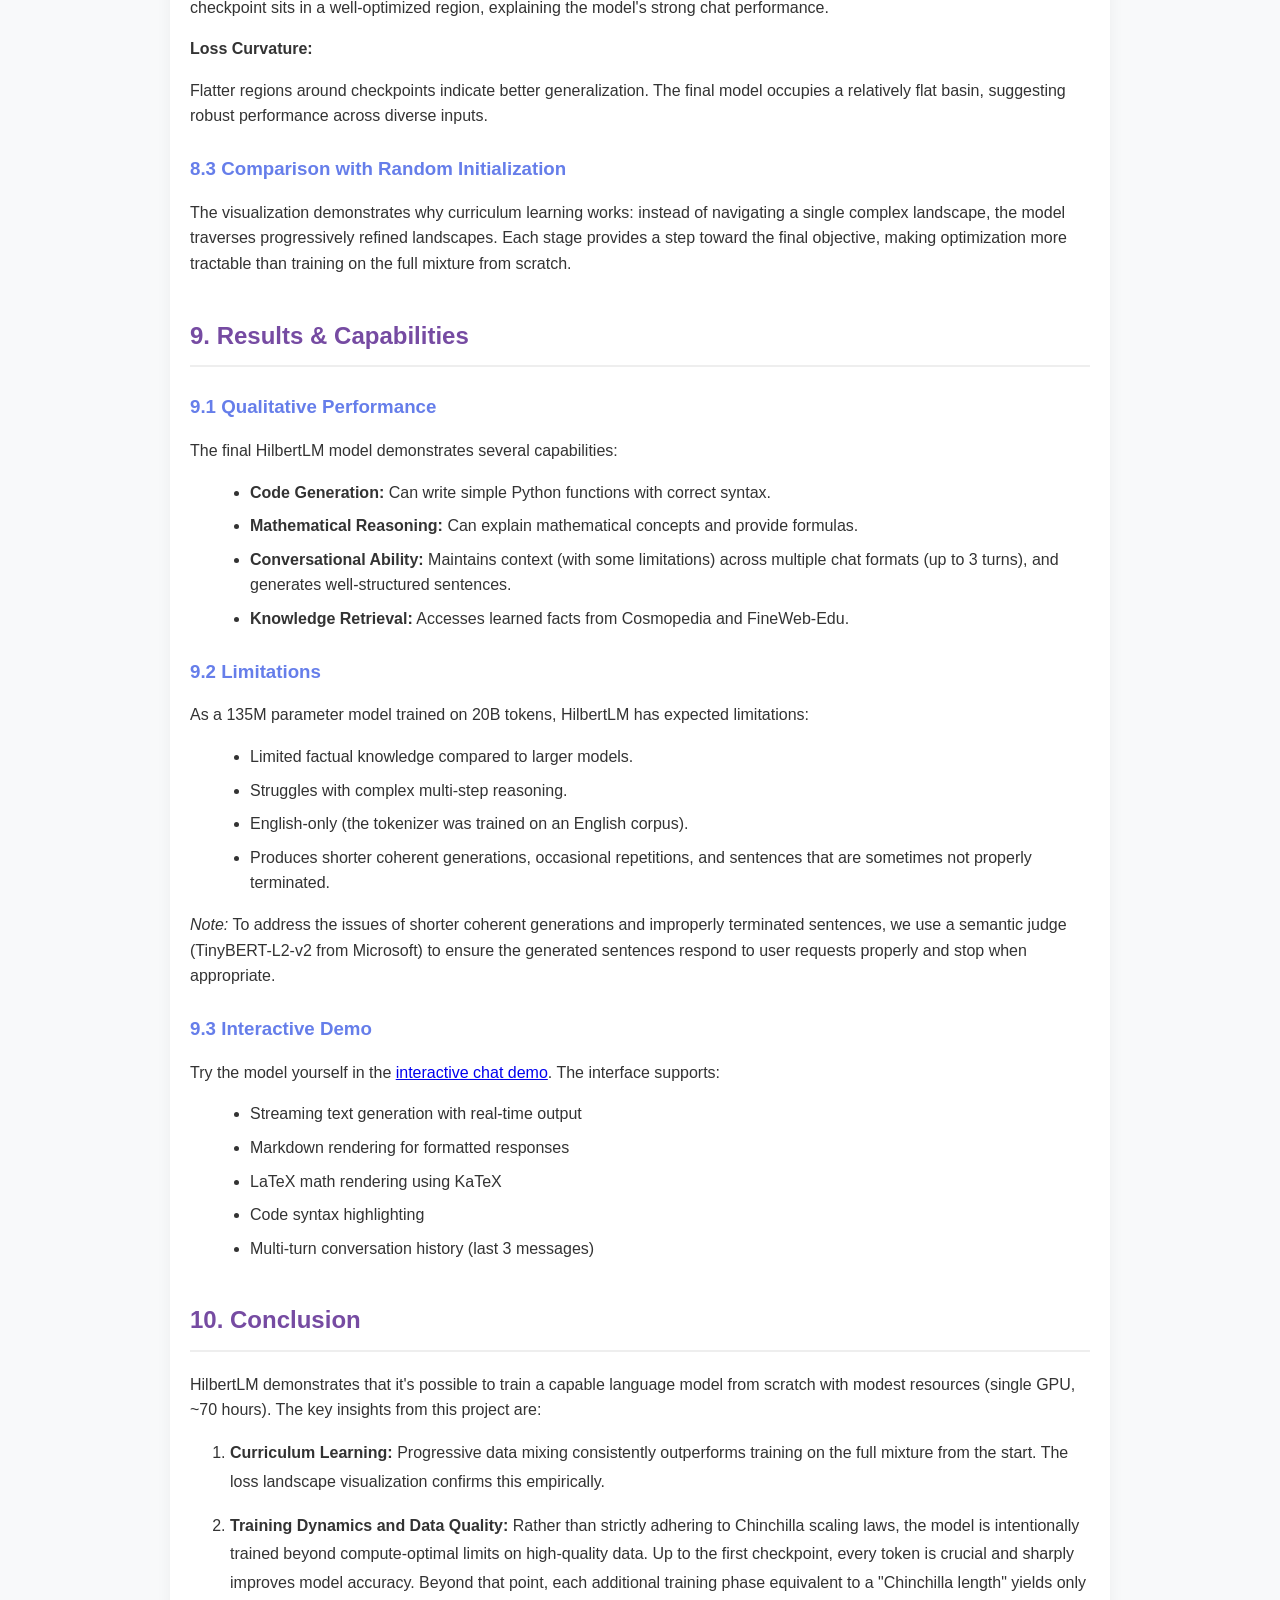
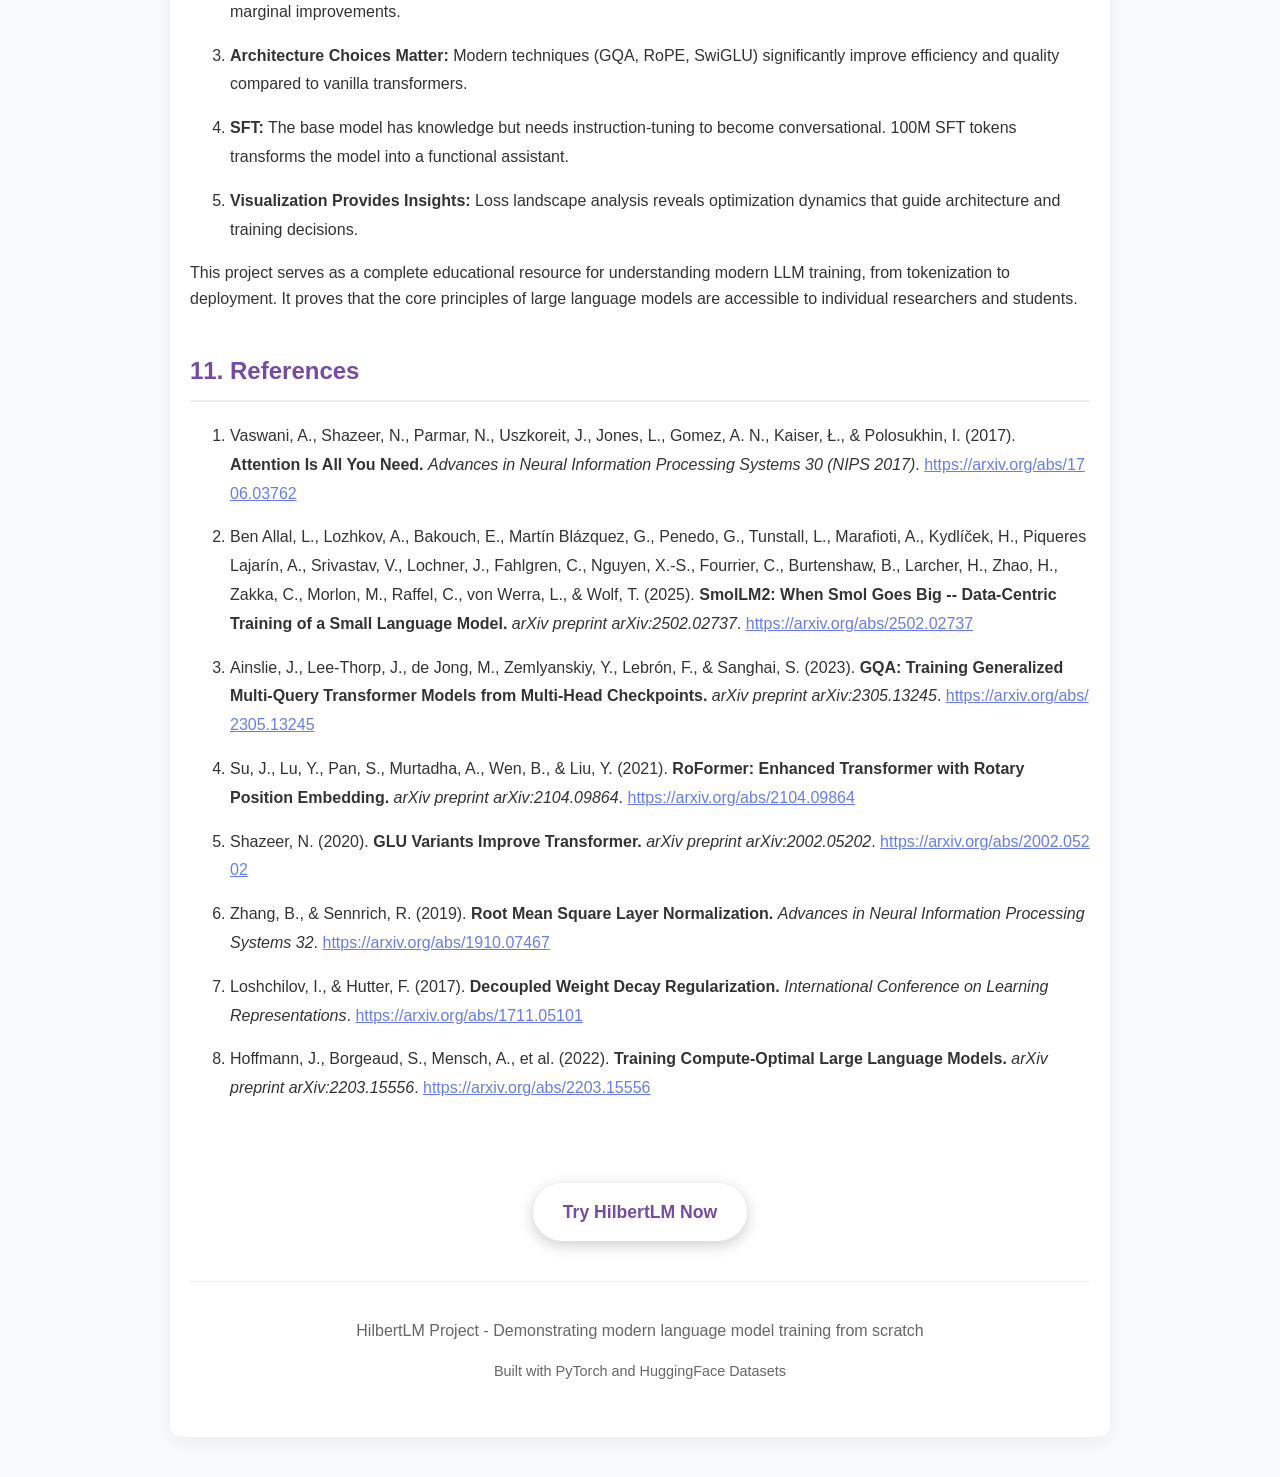
==== commit ddc7f334: "deploy HilbertLM" ====
--- a/index.html
+++ b/index.html
@@ -4,7 +4,7 @@
 <head>
     <meta charset="UTF-8">
     <meta name="viewport" content="width=device-width, initial-scale=1.0">
-    <title>NanoLLM - Project Report</title>
+    <title>HilbertLM - Project Report</title>
     <style>
         body {
             font-family: -apple-system, BlinkMacSystemFont, 'Segoe UI', Roboto, Oxygen, Ubuntu, Cantarell, sans-serif;
@@ -302,13 +302,13 @@
 <body>
 
     <div class="hero">
-        <a href="https://github.com/Nico77310/NanoLLM" target="_blank" class="github-link">
+        <a href="https://github.com/Nico77310/HilbertLM" target="_blank" class="github-link">
             <svg viewBox="0 0 16 16" xmlns="http://www.w3.org/2000/svg">
                 <path
                     d="M8 0C3.58 0 0 3.58 0 8c0 3.54 2.29 6.53 5.47 7.59.4.07.55-.17.55-.38 0-.19-.01-.82-.01-1.49-2.01.37-2.53-.49-2.69-.94-.09-.23-.48-.94-.82-1.13-.28-.15-.68-.52-.01-.53.63-.01 1.08.58 1.23.82.72 1.21 1.87.87 2.33.66.07-.52.28-.87.51-1.07-1.78-.2-3.64-.89-3.64-3.95 0-.87.31-1.59.82-2.15-.08-.2-.36-1.02.08-2.12 0 0 .67-.21 2.2.82.64-.18 1.32-.27 2-.27.68 0 1.36.09 2 .27 1.53-1.04 2.2-.82 2.2-.82.44 1.1.16 1.92.08 2.12.51.56.82 1.27.82 2.15 0 3.07-1.87 3.75-3.65 3.95.29.25.54.73.54 1.48 0 1.07-.01 1.93-.01 2.2 0 .21.15.46.55.38A8.013 8.013 0 0016 8c0-4.42-3.58-8-8-8z" />
             </svg>
         </a>
-        <h1>🤖 NanoLLM Project</h1>
+        <h1>🤖 HilbertLM Project</h1>
         <p>Training a 135M parameter language model from scratch</p>
 
         <a href="chat/" class="btn-demo">Try Demo</a>
@@ -337,7 +337,7 @@
     <div class="container">
         <h2 id="abstract">1. Abstract</h2>
         <p>
-            NanoLLM is a language model trained from scratch with <strong>135 million parameters</strong>.
+            HilbertLM is a language model trained from scratch with <strong>135 million parameters</strong>.
             This project shows the complete pipeline of building a modern transformer-based language model,
             from architecture design to supervised fine-tuning (SFT). The model is trained on <strong>20 billion
                 tokens</strong> using
@@ -372,7 +372,7 @@
             The Transformer architecture, introduced in "<em>Attention Is All You Need</em>"<sup><a
                     href="#ref1">[1]</a></sup>,
             revolutionized sequence modeling by replacing recurrent connections with self-attention mechanisms.
-            This section provides the essential mathematical framework behind NanoLLM.
+            This section provides the essential mathematical framework behind HilbertLM.
         </p>
 
         <h3>2.1 From Text to Tokens: The Embedding Space</h3>
@@ -397,7 +397,7 @@
             \\ m &\mapsto (\mathbf{W}_{\text{vocab}})_{m+1} \end{aligned}$$
         </p>
         <p>
-            where $d_{\text{model}}$ is the <strong>embedding dimension</strong> (576 in NanoLLM). For a sequence of
+            where $d_{\text{model}}$ is the <strong>embedding dimension</strong> (576 in HilbertLM). For a sequence of
             tokens
             $[t_1, t_2, \ldots, t_n]$, we obtain a matrix:
         </p>
@@ -407,7 +407,7 @@
         </p>
         <p>
             The maximum sequence length $n$ is called the <strong>context window</strong> or <code>block_size</code>
-            (2048 tokens for NanoLLM).
+            (2048 tokens for HilbertLM).
         </p>
 
         <h3>2.2 Self-Attention: Capturing Token Relationships</h3>
@@ -432,7 +432,7 @@
 
         <p><strong>Rotary Position Embeddings (RoPE):</strong></p>
         <p>
-            Before computing attention scores, NanoLLM applies RoPE to encode positional information directly into
+            Before computing attention scores, HilbertLM applies RoPE to encode positional information directly into
             the query and key vectors. Unlike absolute position embeddings, RoPE encodes positions through rotations,
             which naturally capture relative positions in the dot product.
         </p>
@@ -578,7 +578,7 @@
 
         <p><strong>Grouped Query Attention (GQA):</strong></p>
         <p>
-            NanoLLM uses GQA, which reduces memory by sharing key-value pairs across multiple query heads. With 9 query
+            HilbertLM uses GQA, which reduces memory by sharing key-value pairs across multiple query heads. With 9 query
             heads and 3 KV heads:
         </p>
         <p>
@@ -629,7 +629,7 @@
 
         <h3>2.5 From Hidden States to Probabilities</h3>
         <p>
-            After $L$ transformer layers (30 in NanoLLM), the final hidden state is projected back to vocabulary space
+            After $L$ transformer layers (30 in HilbertLM), the final hidden state is projected back to vocabulary space
             through weights tied with the input embedding (which is a common practice to reduce parameters without
             sacrificing performance):
         </p>
@@ -695,7 +695,7 @@
         </p>
         <p>
             where $\hat{\mathbf{m}}_t$ and $\hat{\mathbf{v}}_t$ are bias-corrected estimates, and $\eta$ is the learning
-            rate (max 3e-3 for NanoLLM).
+            rate (max 3e-3 for HilbertLM).
         </p>
 
         <h3>2.8 Why This Architecture Works</h3>
@@ -718,12 +718,12 @@
 
         <h3>3.1 Architecture Overview</h3>
         <p>
-            NanoLLM is based on a decoder-only transformer architecture with several modern enhancements.
+            HilbertLM is based on a decoder-only transformer architecture with several modern enhancements.
             The model follows a Llama-style architecture, inspired by SmolLM-135M<sup><a href="#ref2">[2]</a></sup>.
         </p>
 
         <div class="architecture-box">
-            <strong>NanoLLM Configuration:</strong>
+            <strong>HilbertLM Configuration:</strong>
             <ul style="margin-top: 10px;">
                 <li><code>vocab_size</code>: 49,152 tokens</li>
                 <li><code>block_size</code>: 2,048 context length</li>
@@ -739,7 +739,7 @@
 
         <p><strong>Grouped Query Attention (GQA):</strong></p>
         <p>
-            Instead of Multi-Head Attention (MHA), NanoLLM uses GQA where 9 query heads share 3 key-value heads.
+            Instead of Multi-Head Attention (MHA), HilbertLM uses GQA where 9 query heads share 3 key-value heads.
             This reduces KV-Cache memory usage by 3× while maintaining model quality, as demonstrated
             in "GQA: Training Generalized Multi-Query Transformer Models from Multi-Head Checkpoints"<sup><a
                     href="#ref3">[3]</a></sup>.
@@ -998,7 +998,7 @@
             reduction following training divergence: maintaining 3e-3 when introducing mathematical content (Stage 3)
             caused instability, as the aggressive learning rate erased previously learned web and Cosmopedia knowledge.
             The second discontinuity stems from adjusting the cosine decay target from 3e-4 to 3e-5 before SFT. Small
-            models like NanoLLM benefit from higher learning rates for broad exploration but require significant
+            models like HilbertLM benefit from higher learning rates for broad exploration but require significant
             reduction
             during specialization phases to prevent catastrophic forgetting.
         </p>
@@ -1096,7 +1096,7 @@
 
         <h3>9.1 Qualitative Performance</h3>
         <p>
-            The final NanoLLM model demonstrates several capabilities:
+            The final HilbertLM model demonstrates several capabilities:
         </p>
         <ul>
             <li><strong>Code Generation:</strong> Can write simple Python functions with correct syntax.</li>
@@ -1108,7 +1108,7 @@
 
         <h3>9.2 Limitations</h3>
         <p>
-            As a 135M parameter model trained on 20B tokens, NanoLLM has expected limitations:
+            As a 135M parameter model trained on 20B tokens, HilbertLM has expected limitations:
         </p>
         <ul>
             <li>Limited factual knowledge compared to larger models.</li>
@@ -1138,7 +1138,7 @@
         <h2 id="conclusion">10. Conclusion</h2>
 
         <p>
-            NanoLLM demonstrates that it's possible to train a capable language model from scratch with modest
+            HilbertLM demonstrates that it's possible to train a capable language model from scratch with modest
             resources (single GPU, ~70 hours). The key insights from this project are:
         </p>
 
@@ -1227,11 +1227,11 @@
         </ol>
 
         <div style="text-align: center; margin: 60px 0 40px 0;">
-            <a href="chat/" class="btn-demo">Try NanoLLM Now</a>
+            <a href="chat/" class="btn-demo">Try HilbertLM Now</a>
         </div>
 
         <div style="text-align: center; color: #666; padding: 20px; border-top: 1px solid #eee; margin-top: 40px;">
-            <p>NanoLLM Project - Demonstrating modern language model training from scratch</p>
+            <p>HilbertLM Project - Demonstrating modern language model training from scratch</p>
             <p style="font-size: 0.9rem;">Built with PyTorch and HuggingFace Datasets</p>
         </div>
     </div>
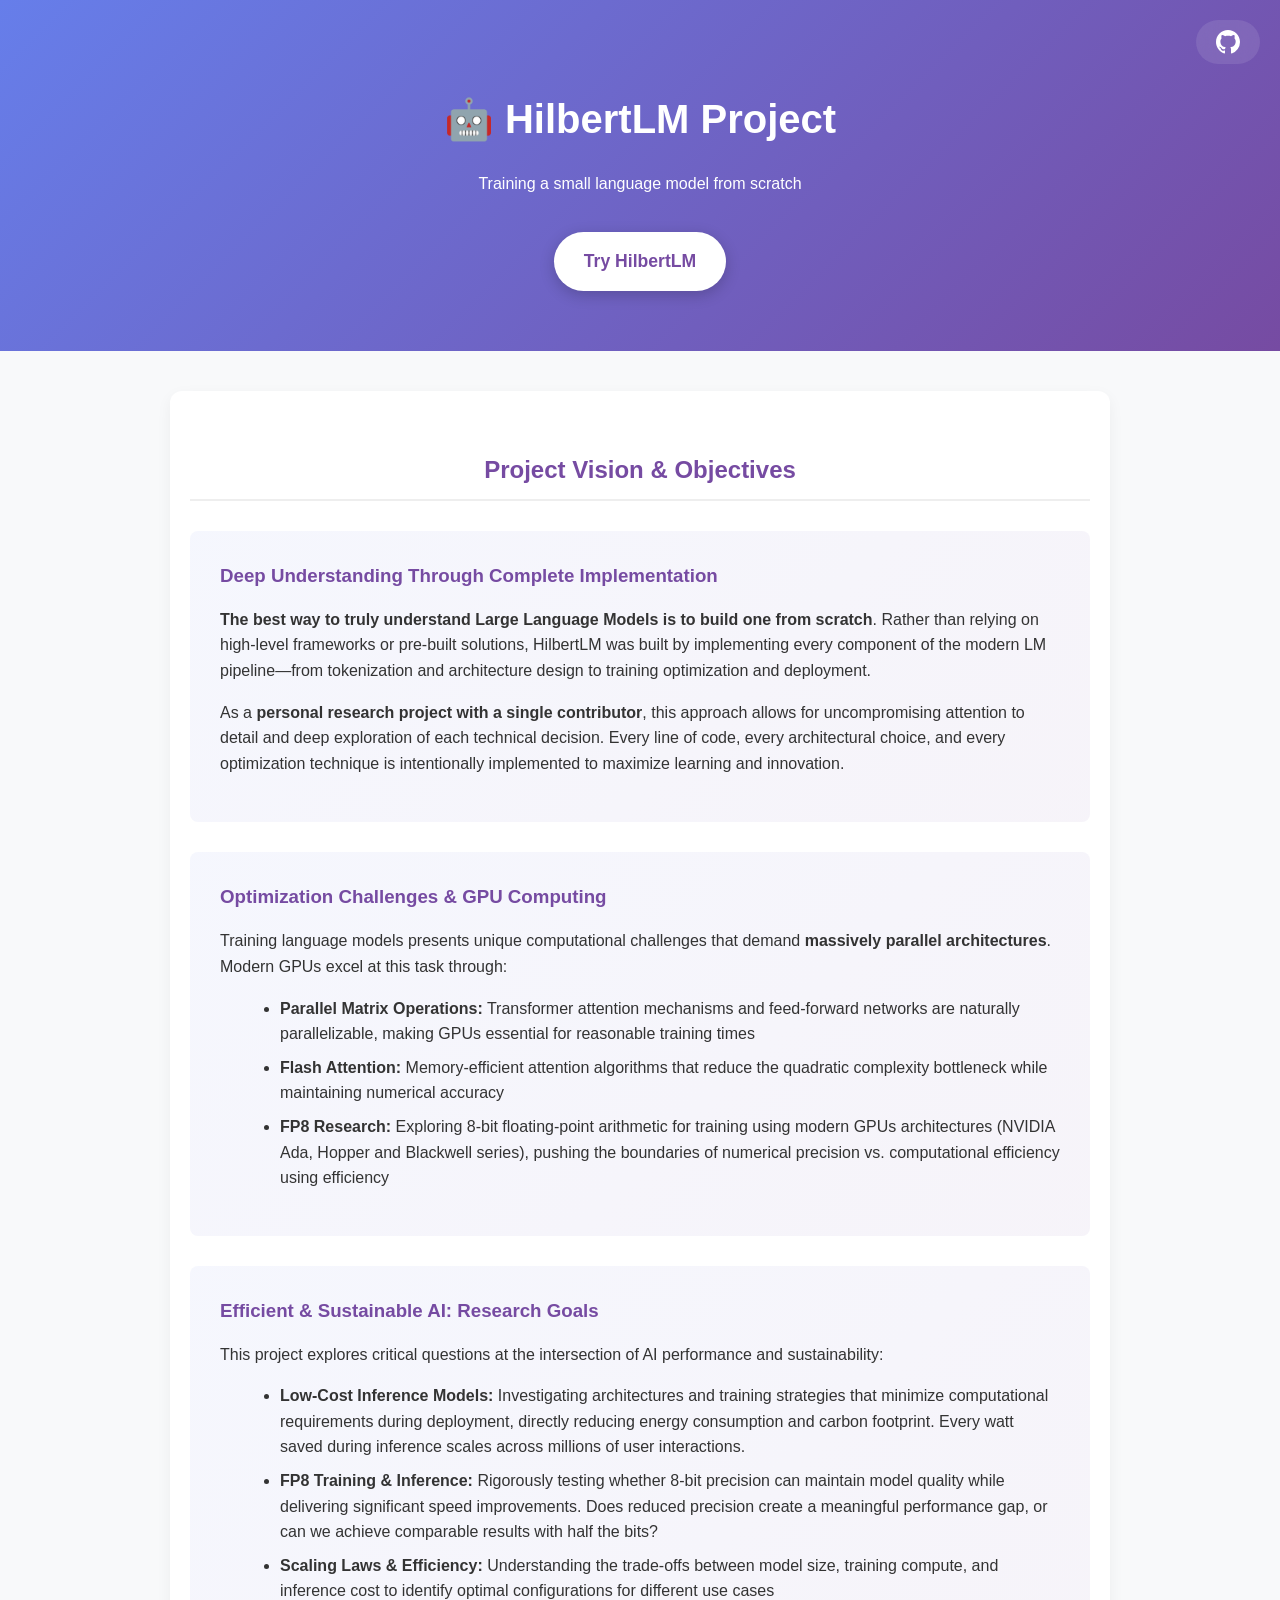
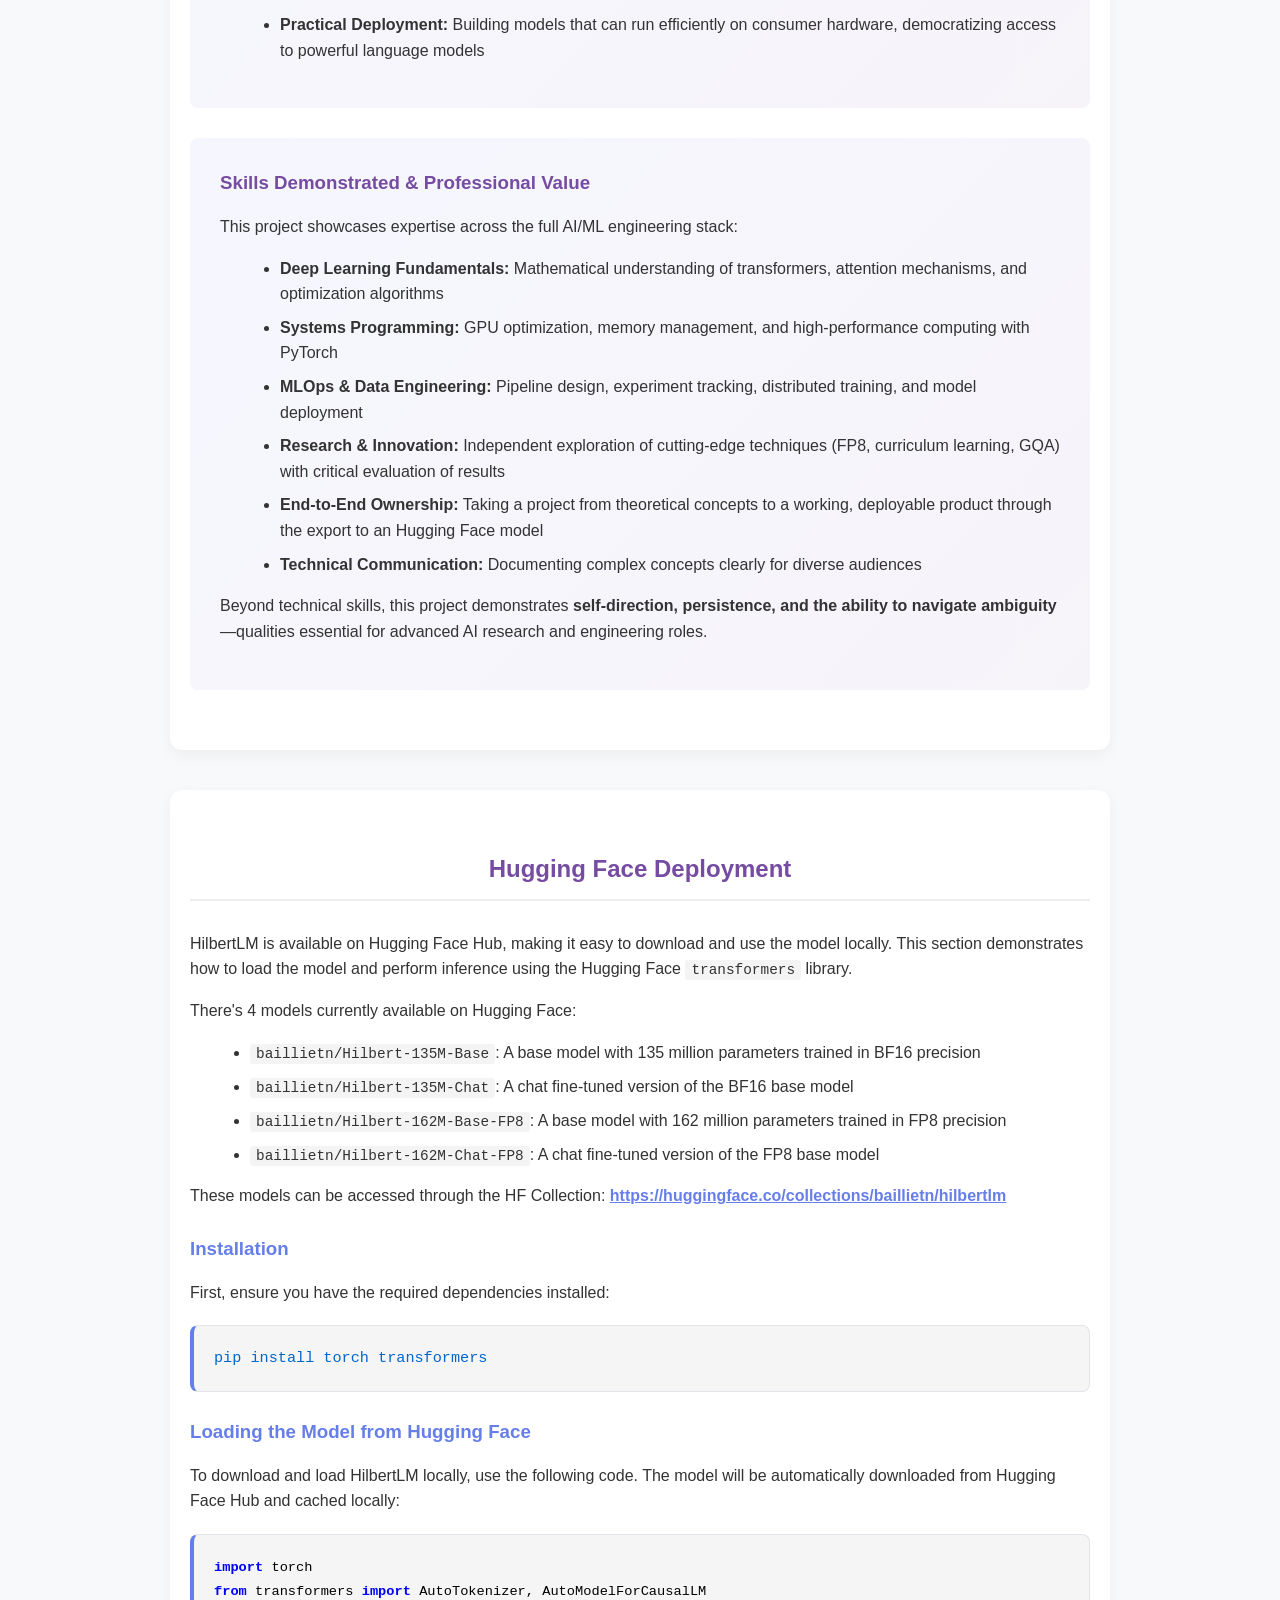
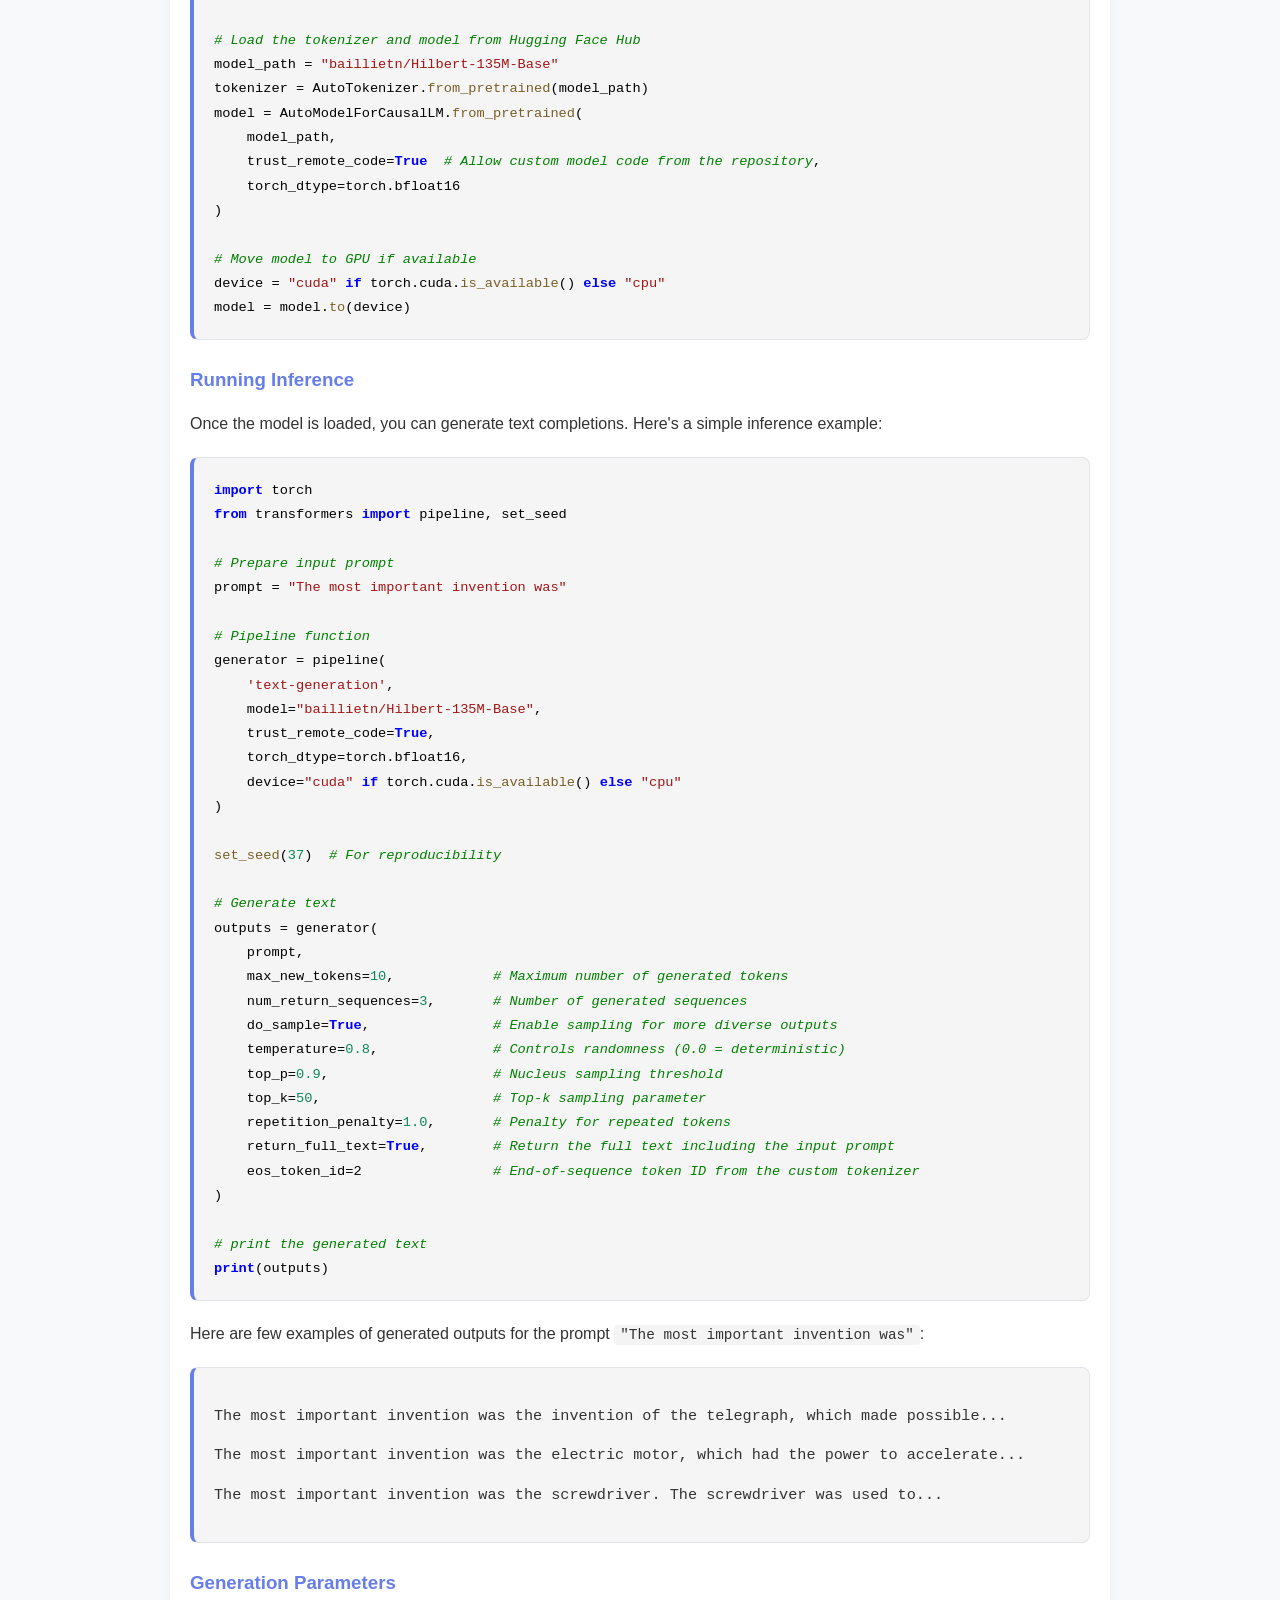
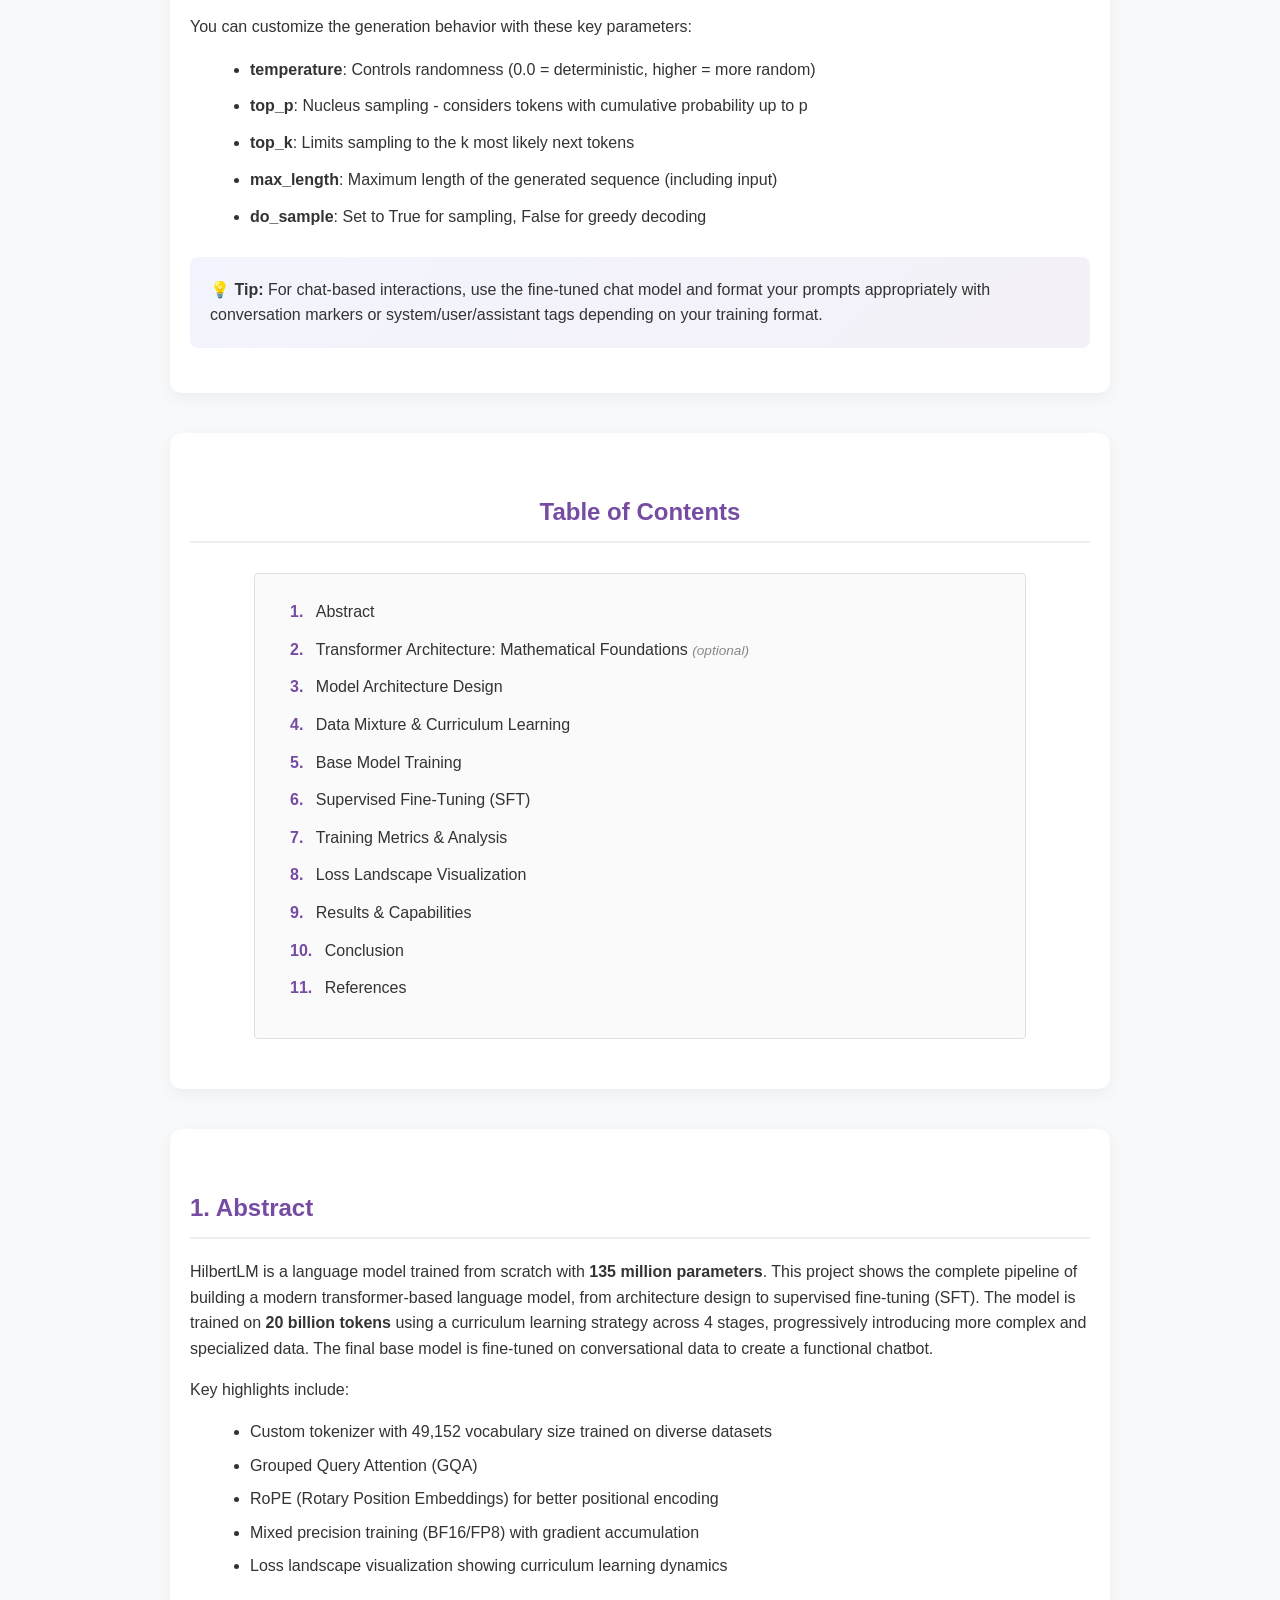
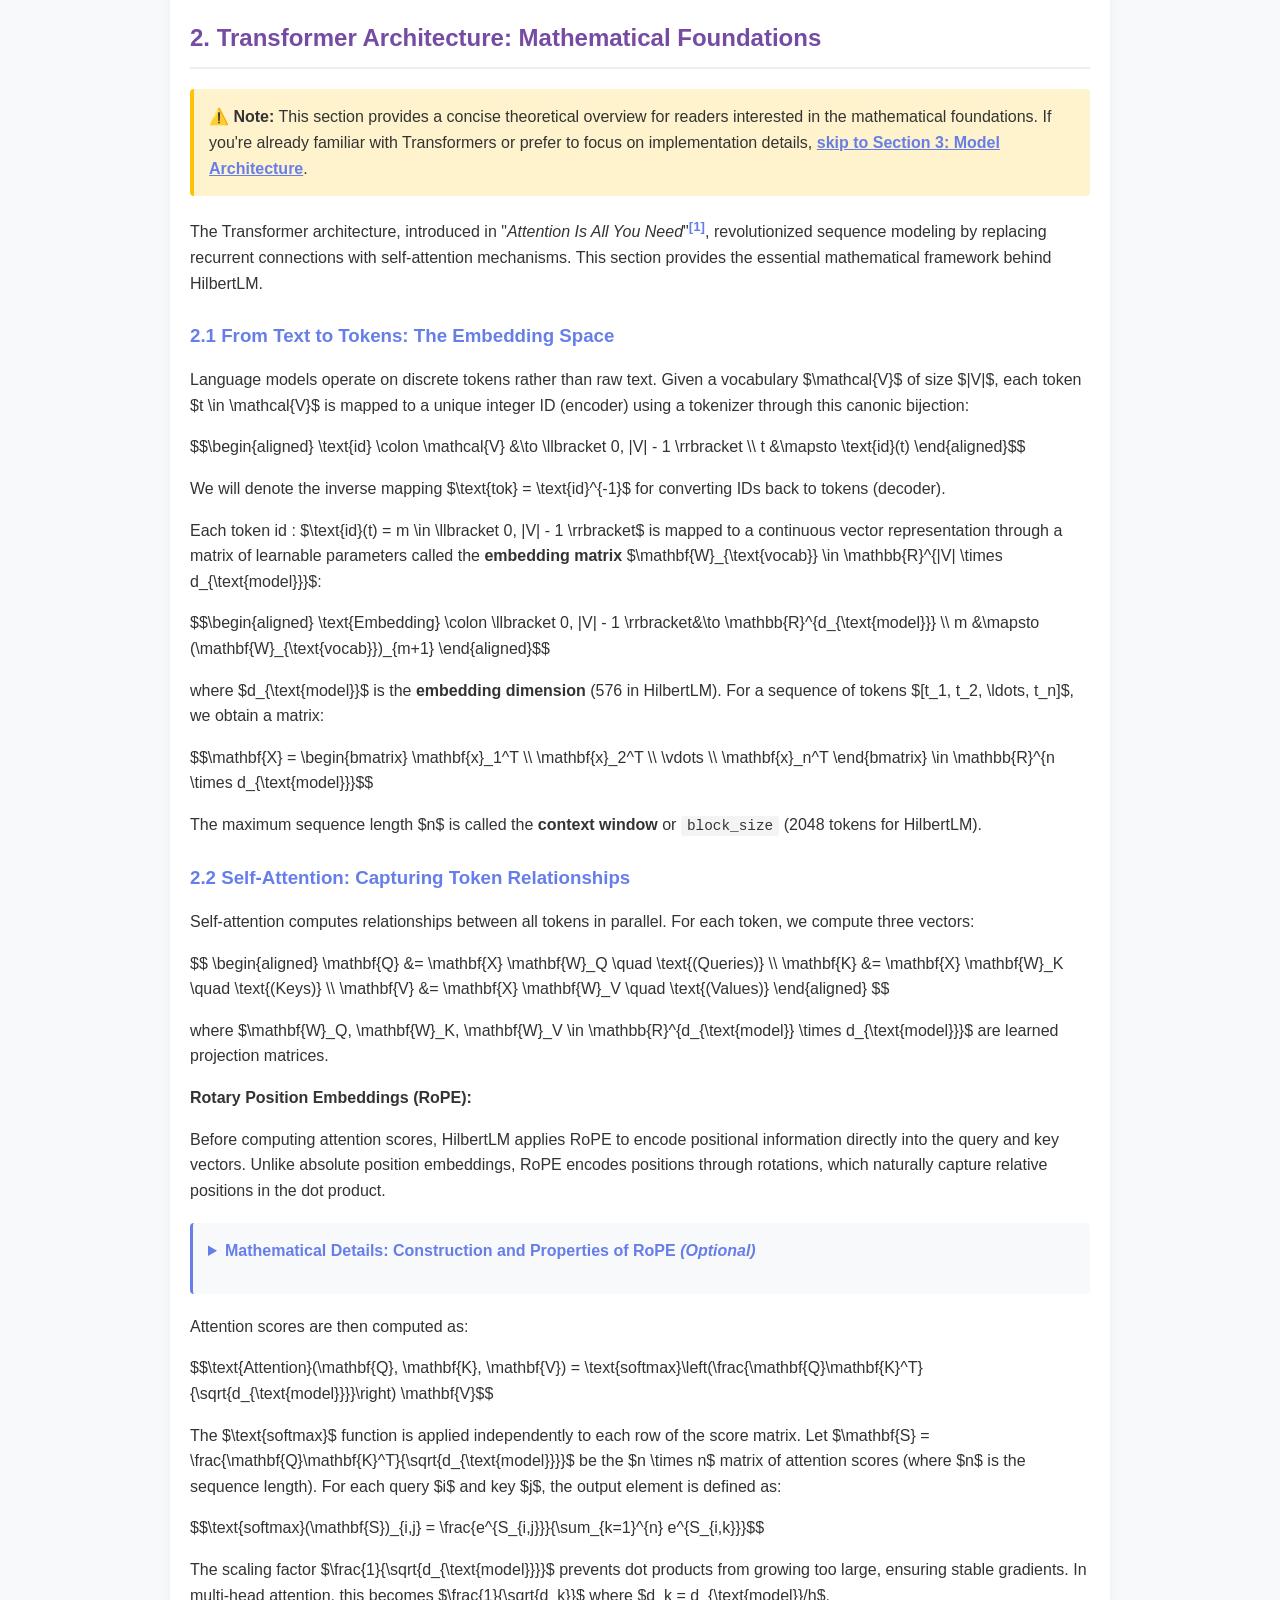
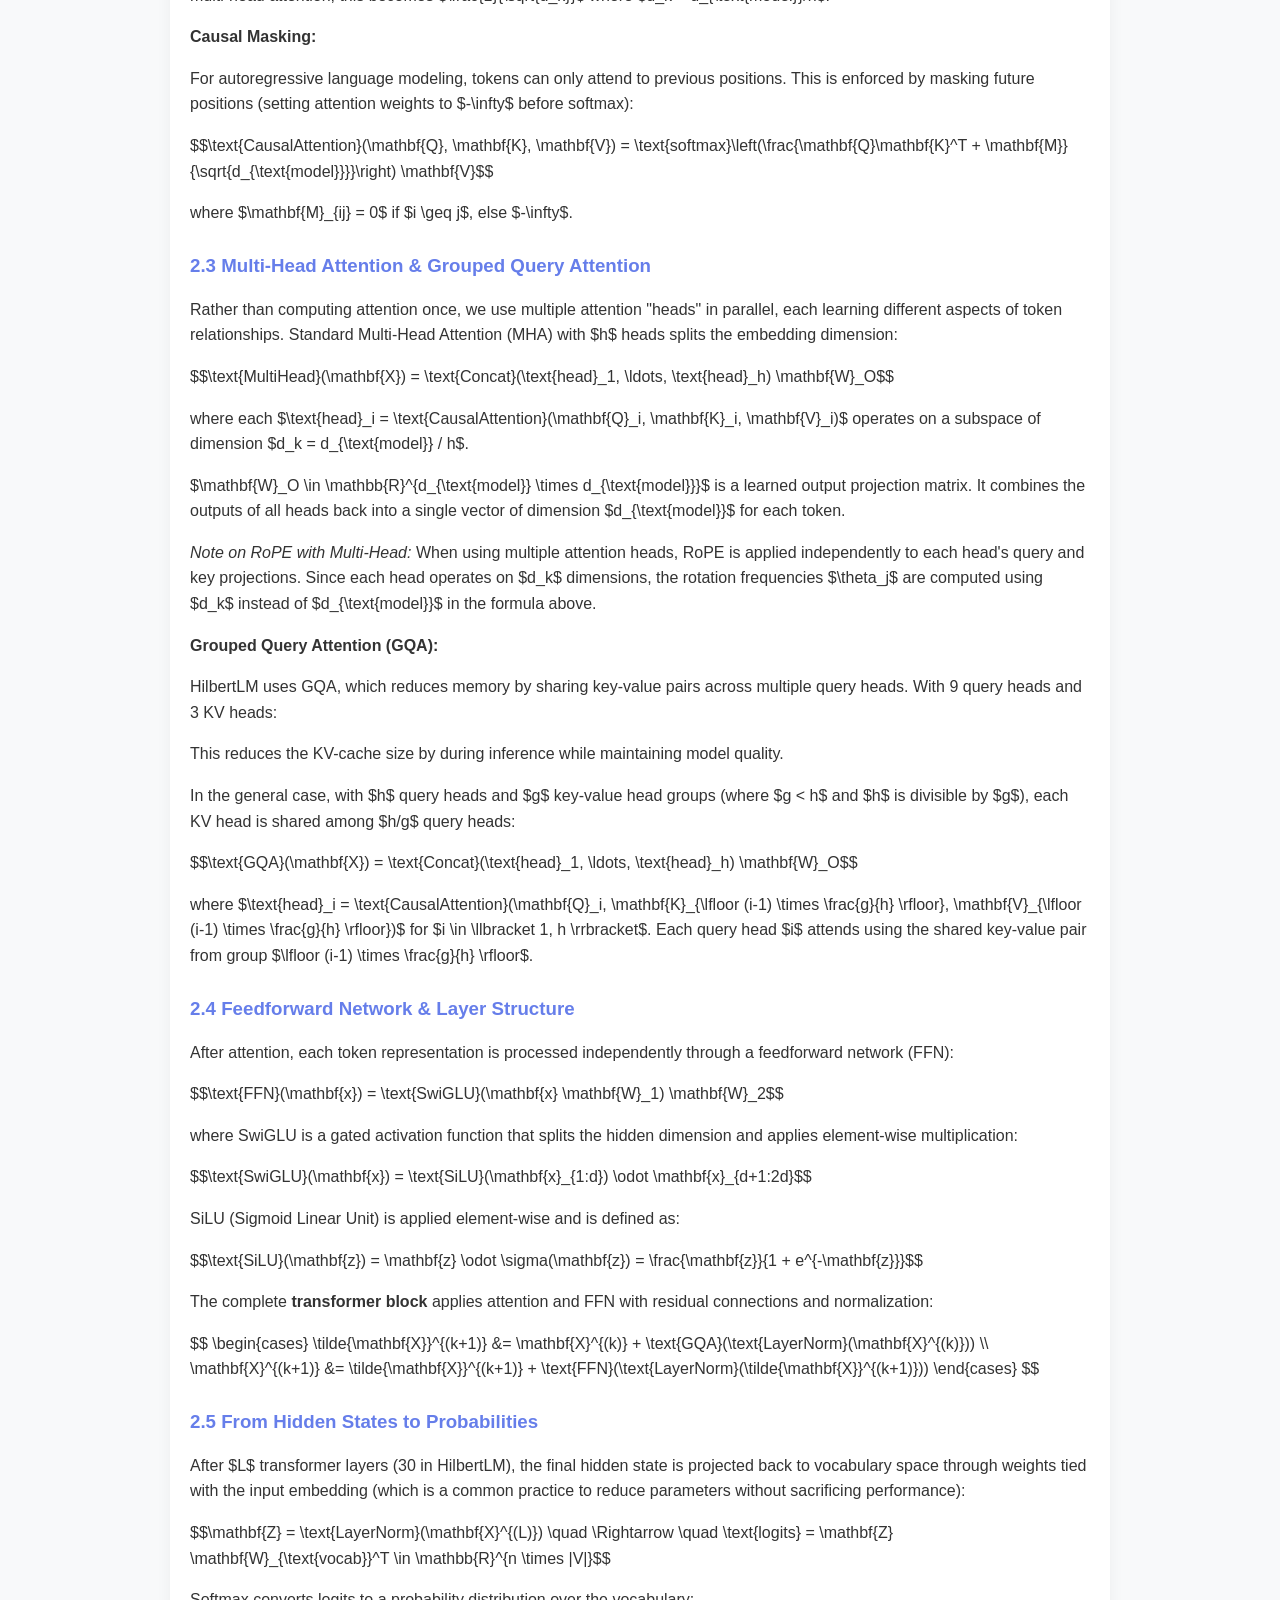
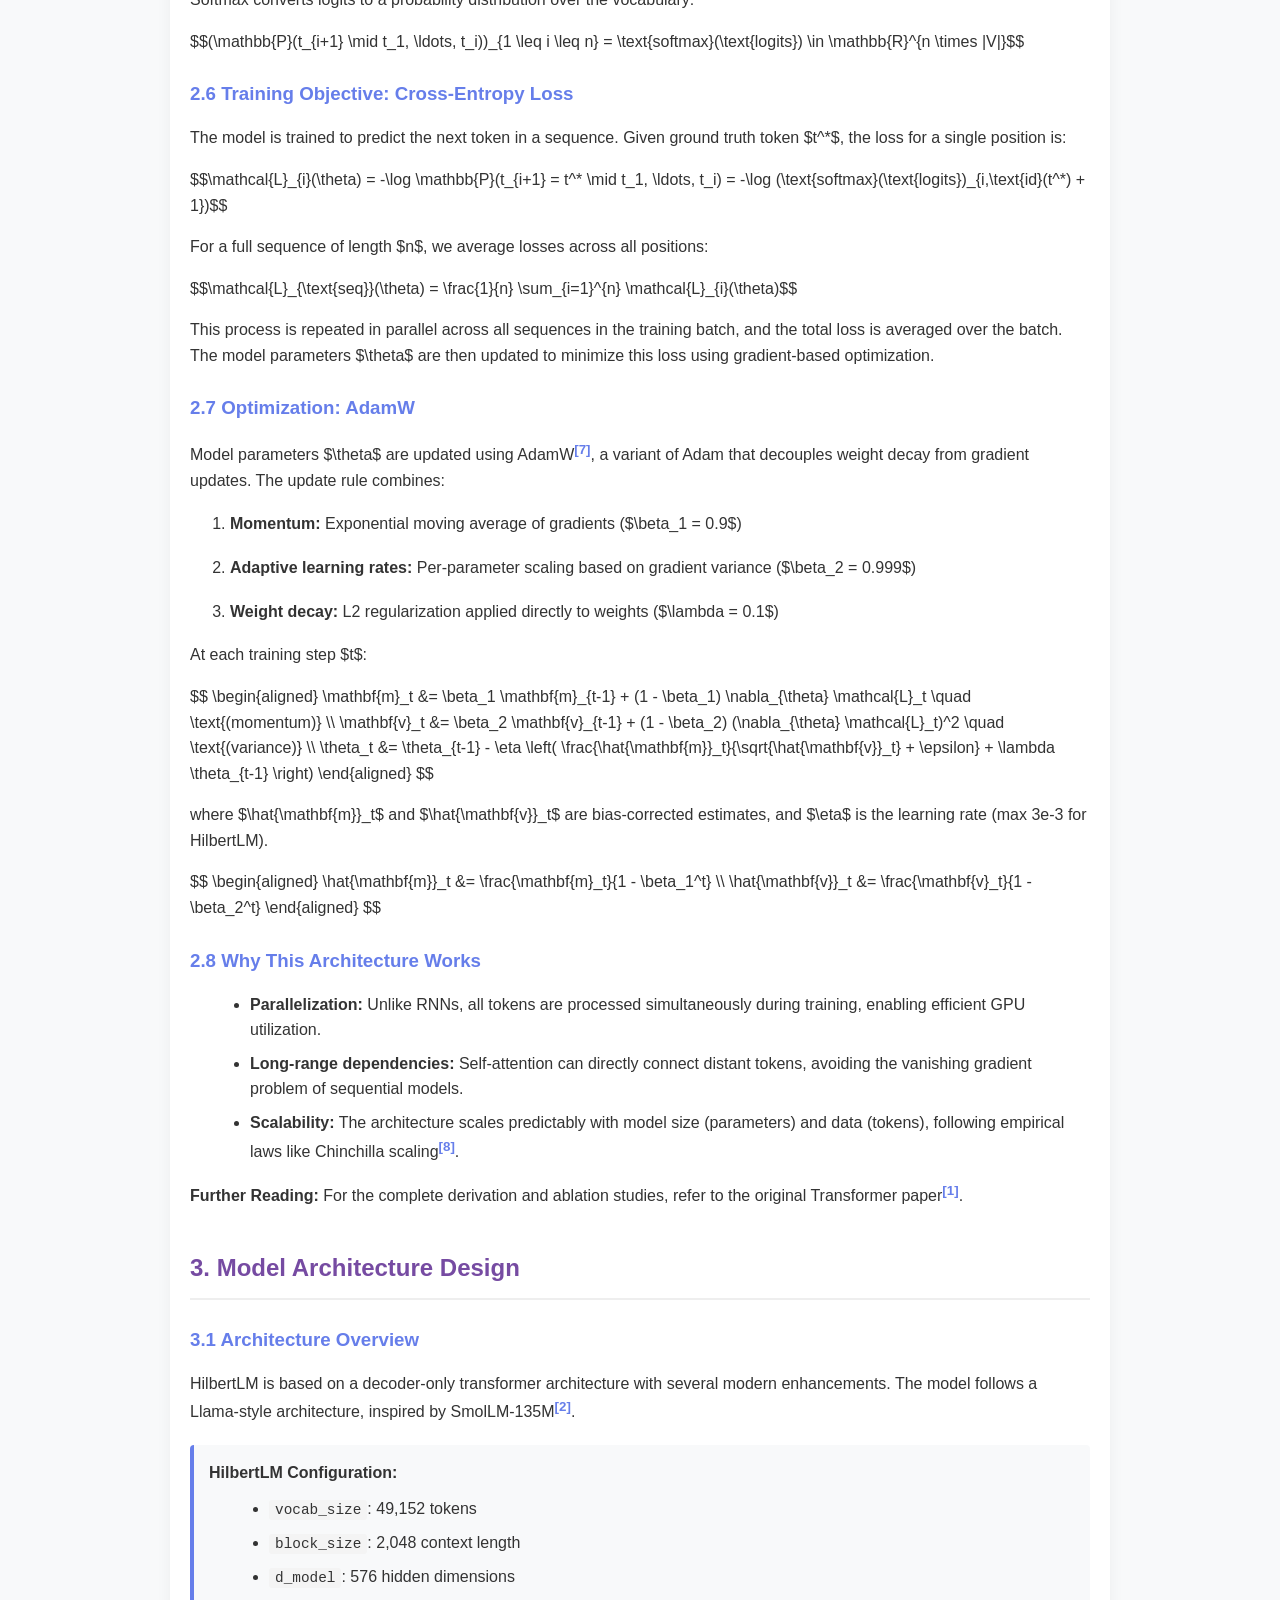
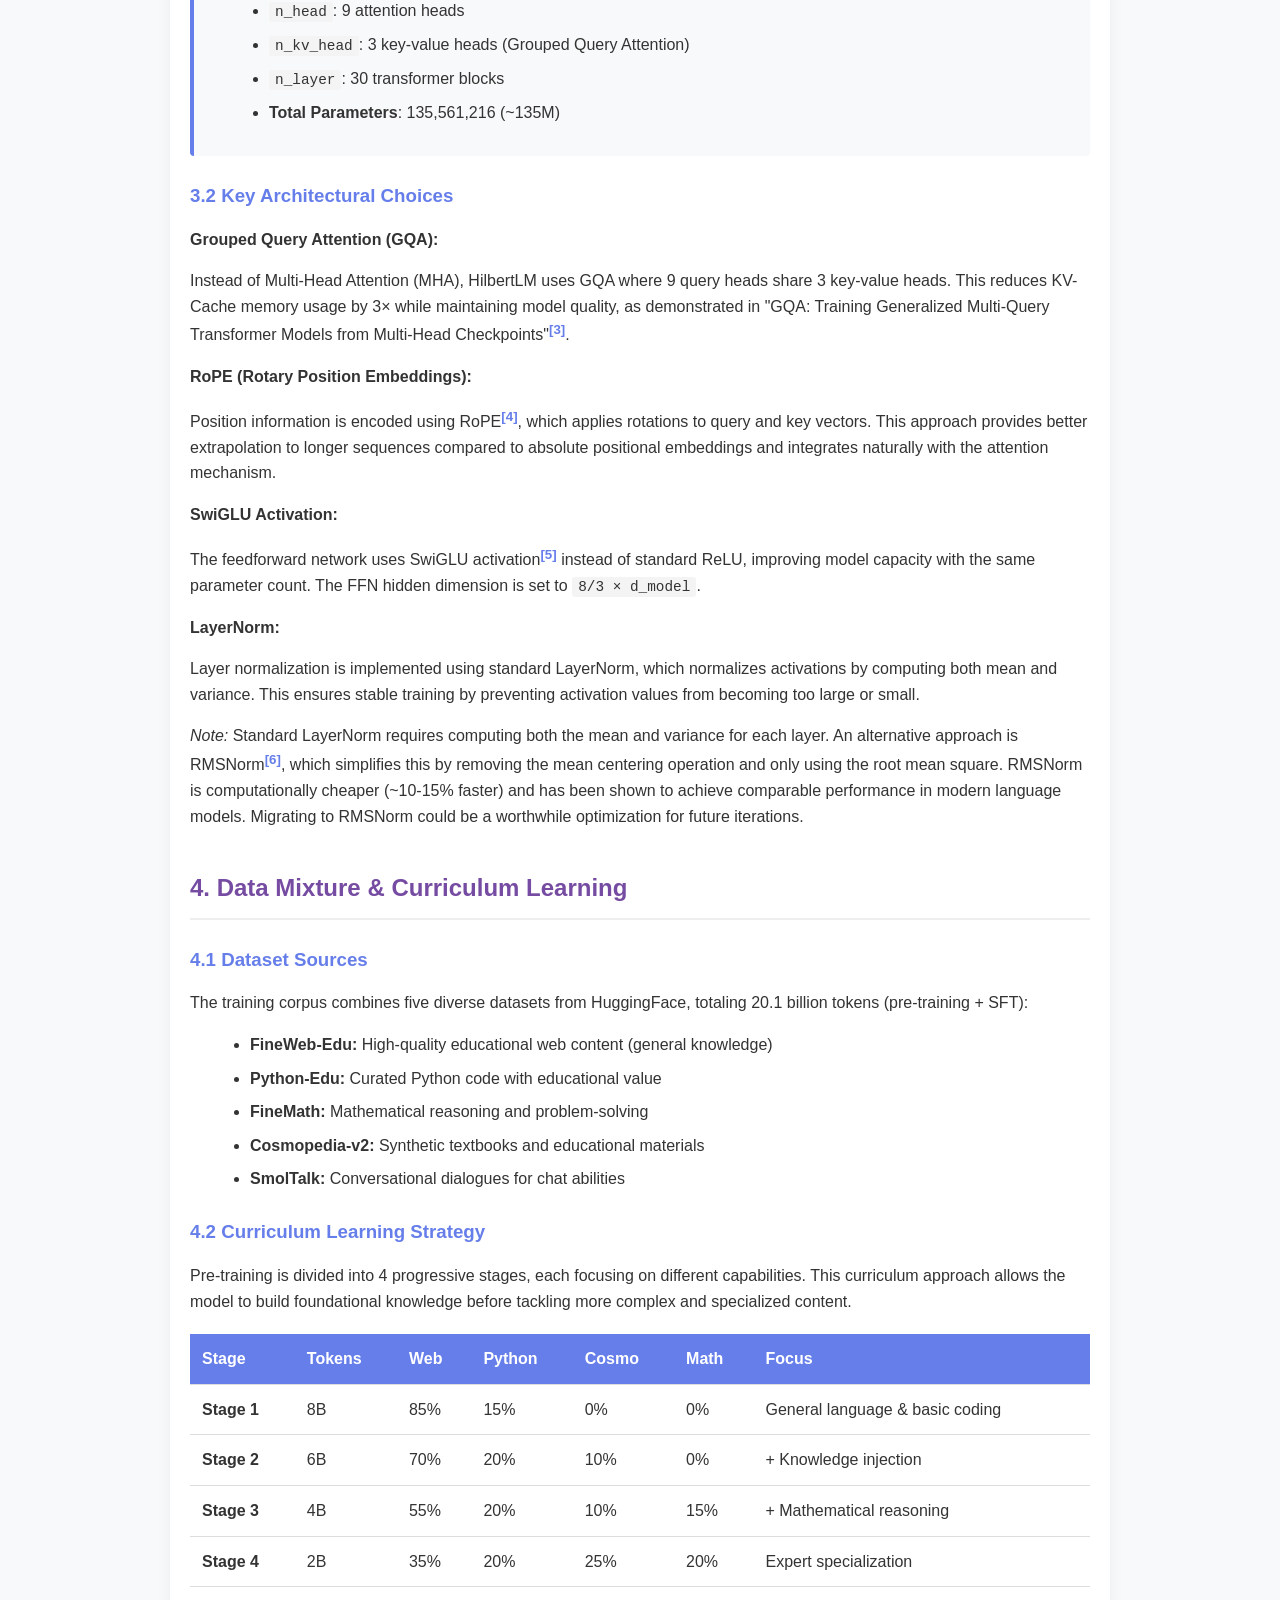
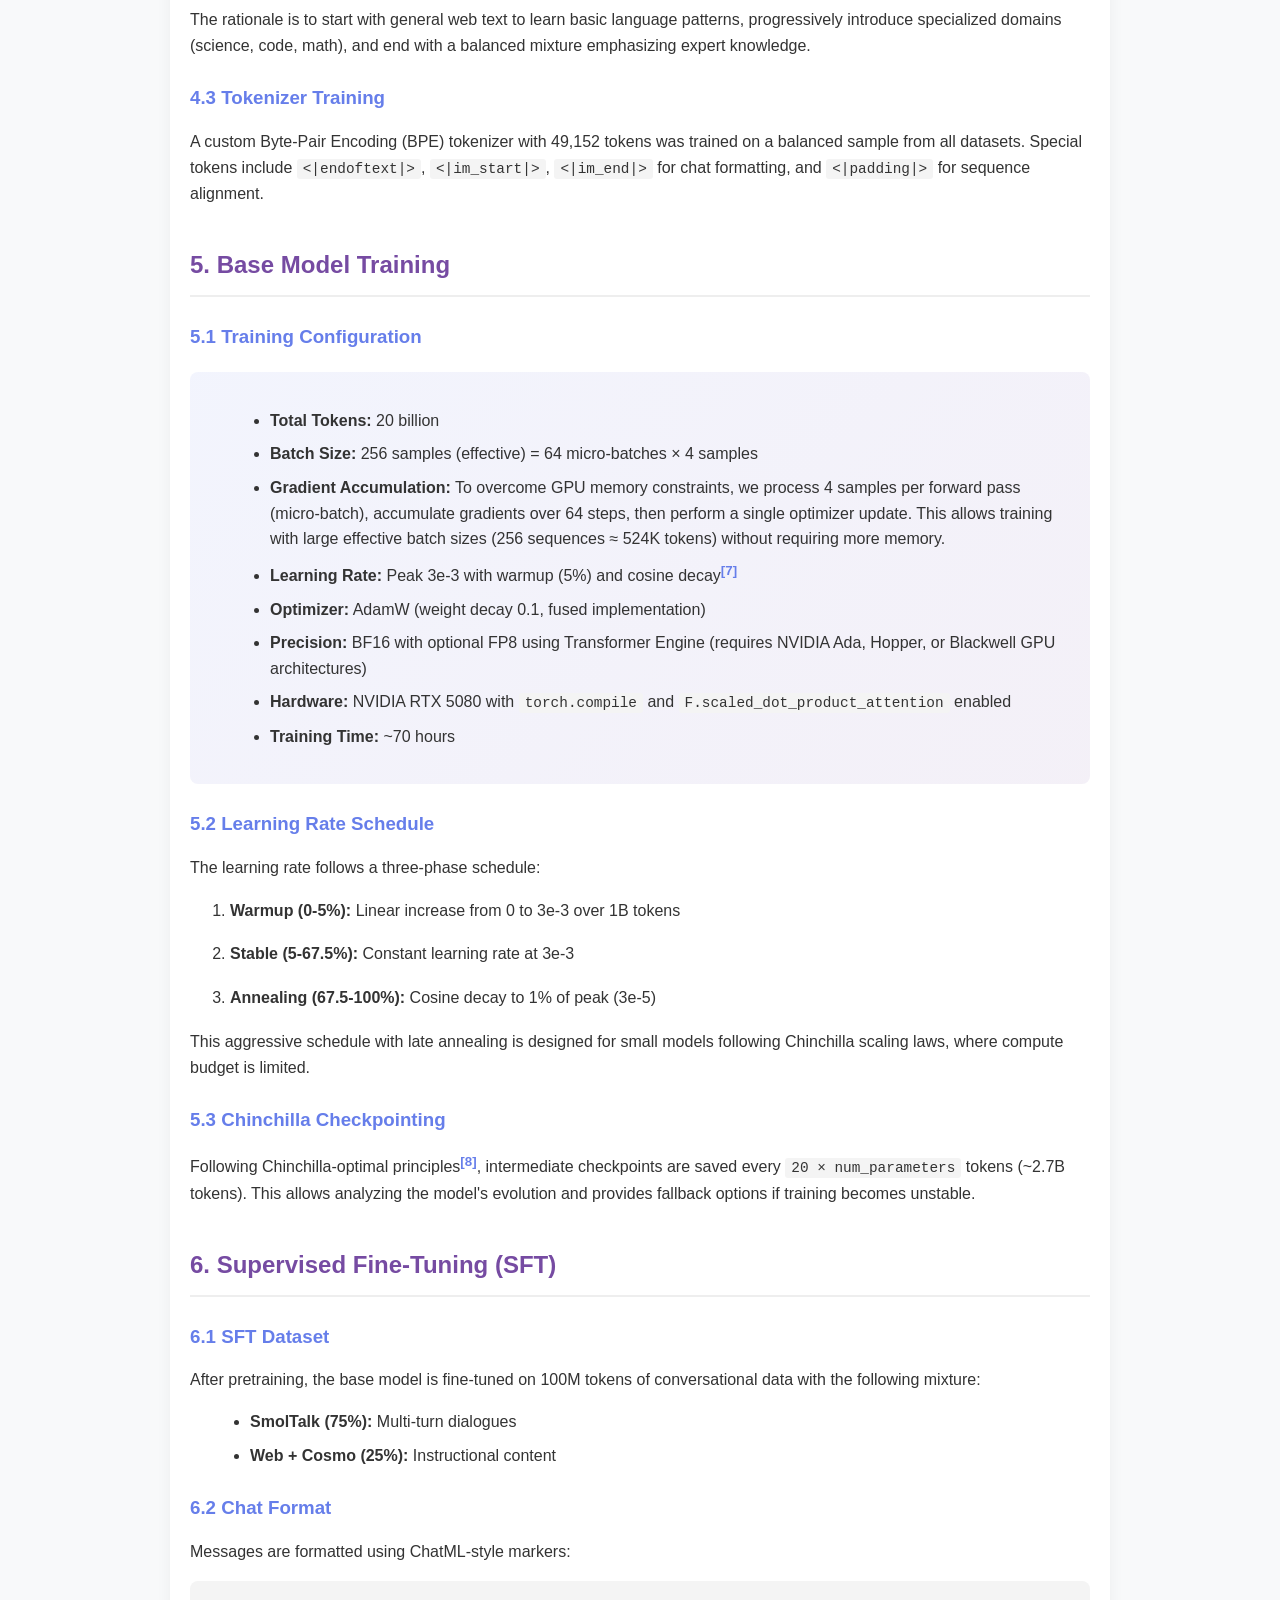
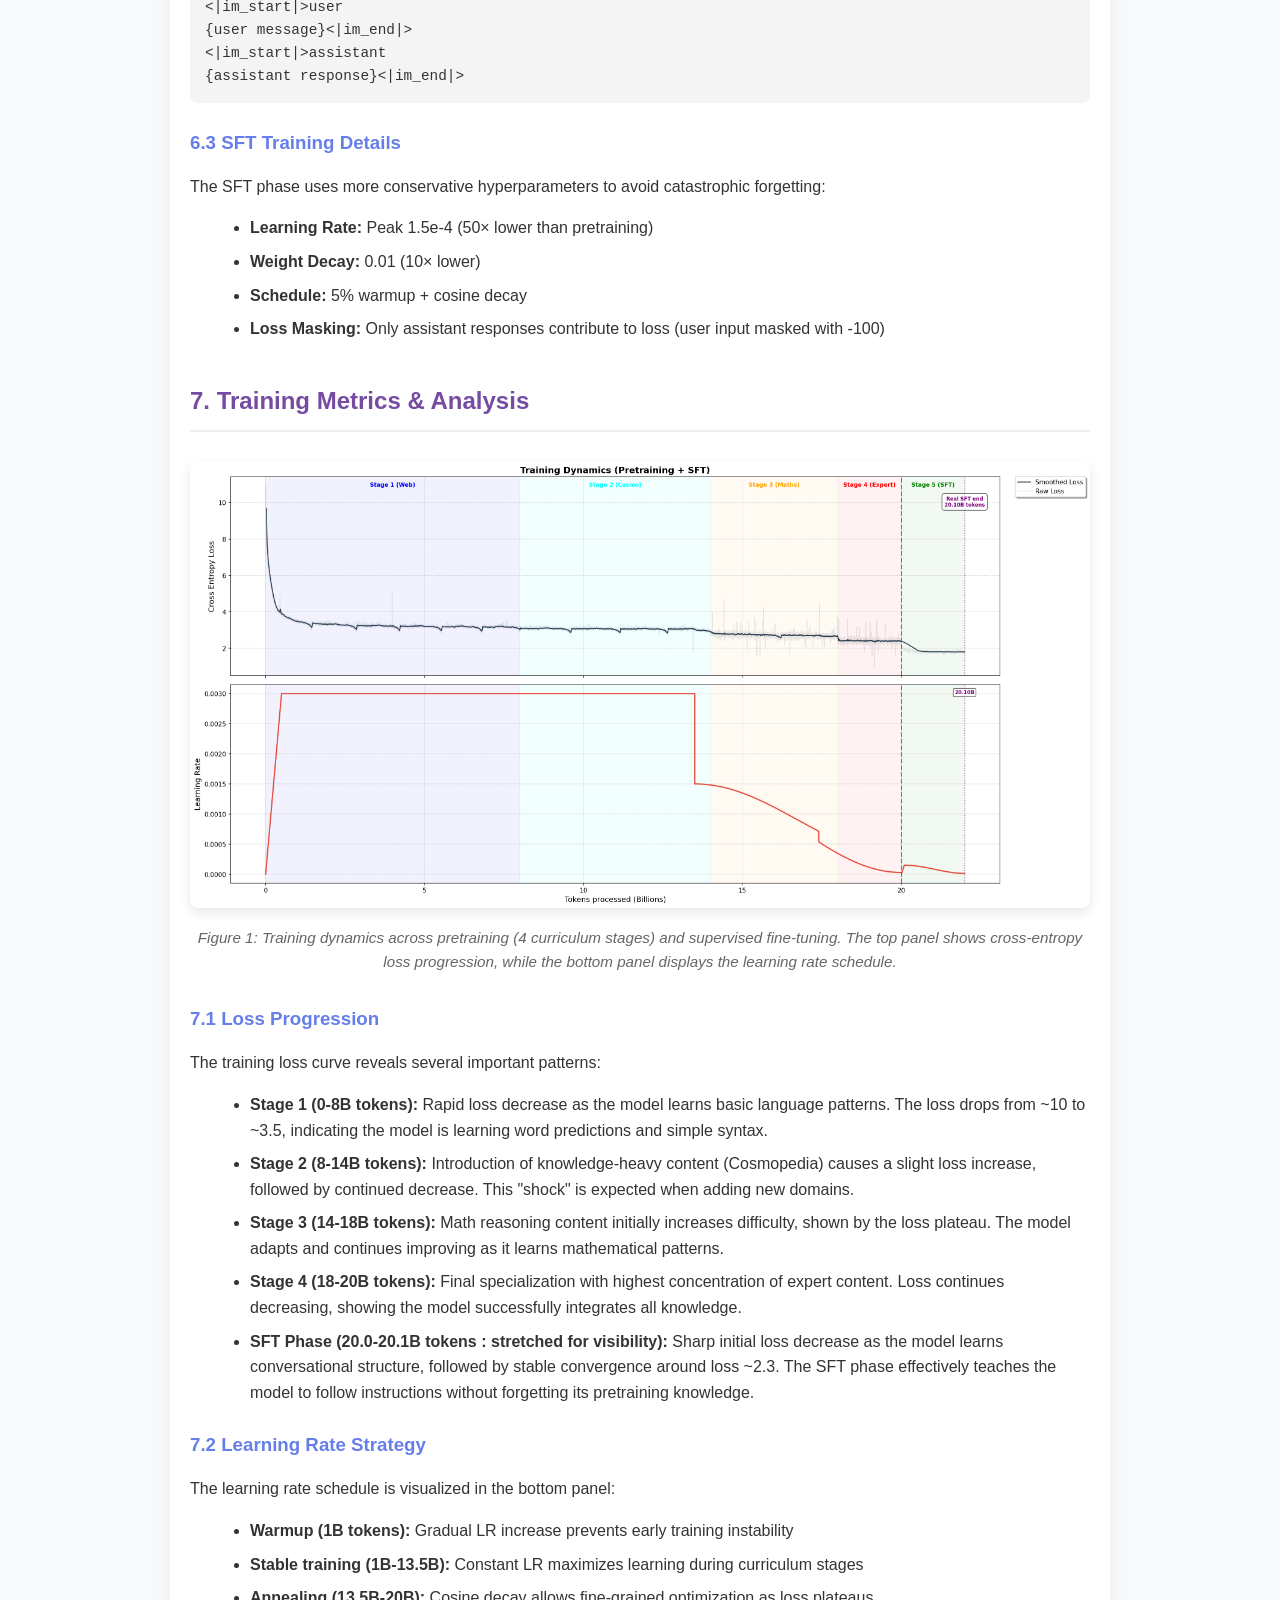
==== commit 7e46921e: "adjustments concerning HF deployment" ====
--- a/index.html
+++ b/index.html
@@ -180,6 +180,93 @@
             border-radius: 3px;
             font-family: 'Courier New', monospace;
             font-size: 0.9em;
+        }
+
+        /* Syntax highlighting - VS Code Light theme colors */
+        .code-block {
+            background: #f5f5f5;
+            color: #000000;
+            padding: 20px;
+            border-radius: 8px;
+            margin: 20px 0;
+            border: 1px solid #e1e4e8;
+            border-left: 4px solid #667eea;
+            overflow-x: auto;
+        }
+
+        .code-block pre {
+            margin: 0;
+            font-family: 'Consolas', 'Monaco', 'Courier New', monospace;
+            font-size: 0.95em;
+            line-height: 1.6;
+            white-space: pre;
+        }
+
+        .code-block code {
+            background: transparent;
+            padding: 0;
+        }
+
+        .code-keyword {
+            color: #0000FF;
+            font-weight: 600;
+        }
+
+        /* import, from, def, class, with, etc. */
+        .code-function {
+            color: #795E26;
+        }
+
+        /* function names */
+        .code-string {
+            color: #A31515;
+        }
+
+        /* strings */
+        .code-comment {
+            color: #008000;
+            font-style: italic;
+        }
+
+        /* comments */
+        .code-variable {
+            color: #001080;
+        }
+
+        /* variables, parameters */
+        .code-number {
+            color: #098658;
+        }
+
+        /* numbers */
+        .code-operator {
+            color: #000000;
+        }
+
+        /* =, +, -, etc. */
+        .code-builtin {
+            color: #0000FF;
+            font-weight: 600;
+        }
+
+        /* True, False, None, print */
+
+        /* Terminal/Shell styling */
+        .terminal-block {
+            background: #f5f5f5;
+            color: #333333;
+            padding: 20px;
+            border-radius: 8px;
+            margin: 20px 0;
+            border: 1px solid #e1e4e8;
+            border-left: 4px solid #667eea;
+            font-family: 'Consolas', 'Monaco', 'Courier New', monospace;
+            font-size: 0.95em;
+        }
+
+        .terminal-command {
+            color: #0066cc;
+            font-weight: 500;
         }
 
         sup a {
@@ -309,9 +396,233 @@
             </svg>
         </a>
         <h1>🤖 HilbertLM Project</h1>
-        <p>Training a 135M parameter language model from scratch</p>
-
-        <a href="chat/" class="btn-demo">Try Demo</a>
+        <p>Training a small language model from scratch</p>
+
+        <a href="chat/" class="btn-demo">Try HilbertLM</a>
+    </div>
+
+    <div class="container">
+        <h2 style="text-align: center; color: #764ba2; margin-bottom: 30px;">Project Vision & Objectives</h2>
+
+        <div
+            style="background: linear-gradient(135deg, #667eea10 0%, #764ba210 100%); padding: 30px; border-radius: 8px; margin-bottom: 30px;">
+            <h3 style="margin-top: 0; color: #764ba2;">Deep Understanding Through Complete Implementation</h3>
+            <p>
+                <strong>The best way to truly understand Large Language Models
+                    is to build one from scratch</strong>. Rather than relying on high-level frameworks or pre-built
+                solutions, HilbertLM was built by implementing every component of the modern LM pipeline—from
+                tokenization and architecture
+                design to training optimization and deployment.
+            </p>
+            <p>
+                As a <strong>personal research project with a single contributor</strong>, this approach allows for
+                uncompromising attention to detail and deep exploration of each technical decision. Every line of code,
+                every architectural choice, and every optimization technique is intentionally implemented to maximize
+                learning and innovation.
+            </p>
+        </div>
+
+        <div
+            style="background: linear-gradient(135deg, #667eea10 0%, #764ba210 100%); padding: 30px; border-radius: 8px; margin-bottom: 30px;">
+            <h3 style="margin-top: 0; color: #764ba2;">Optimization Challenges & GPU Computing</h3>
+            <p>
+                Training language models presents unique computational challenges that demand <strong>massively parallel
+                    architectures</strong>. Modern GPUs excel at this task through:
+            </p>
+            <ul style="margin-left: 20px;">
+                <li><strong>Parallel Matrix Operations:</strong> Transformer attention mechanisms and feed-forward
+                    networks
+                    are naturally parallelizable, making GPUs essential for reasonable training times</li>
+                <li><strong>Flash Attention:</strong> Memory-efficient attention algorithms that reduce the quadratic
+                    complexity bottleneck while maintaining numerical accuracy</li>
+                <li><strong>FP8 Research:</strong> Exploring 8-bit floating-point arithmetic for training using modern
+                    GPUs architectures (NVIDIA Ada, Hopper and Blackwell series),
+                    pushing the boundaries of numerical precision vs. computational efficiency using efficiency</li>
+            </ul>
+        </div>
+
+        <div
+            style="background: linear-gradient(135deg, #667eea10 0%, #764ba210 100%); padding: 30px; border-radius: 8px; margin-bottom: 30px;">
+            <h3 style="margin-top: 0; color: #764ba2;">Efficient & Sustainable AI: Research Goals</h3>
+            <p>
+                This project explores critical questions at the intersection of AI performance and sustainability:
+            </p>
+            <ul style="margin-left: 20px;">
+                <li><strong>Low-Cost Inference Models:</strong> Investigating architectures and training strategies that
+                    minimize computational requirements during deployment, directly reducing energy consumption and
+                    carbon
+                    footprint. Every watt saved during inference scales across millions of user interactions.</li>
+                <li><strong>FP8 Training & Inference:</strong> Rigorously testing whether 8-bit precision can maintain
+                    model quality while delivering significant speed improvements. Does reduced
+                    precision create a meaningful performance gap, or can we achieve comparable results with half the
+                    bits?</li>
+                <li><strong>Scaling Laws & Efficiency:</strong> Understanding the trade-offs between model size,
+                    training
+                    compute, and inference cost to identify optimal configurations for different use cases</li>
+                <li><strong>Practical Deployment:</strong> Building models that can run efficiently on consumer
+                    hardware,
+                    democratizing access to powerful language models</li>
+            </ul>
+        </div>
+
+        <div
+            style="background: linear-gradient(135deg, #667eea10 0%, #764ba210 100%); padding: 30px; border-radius: 8px; margin-bottom: 40px;">
+            <h3 style="margin-top: 0; color: #764ba2;">Skills Demonstrated & Professional Value</h3>
+            <p>
+                This project showcases expertise across the full AI/ML engineering stack:
+            </p>
+            <ul style="margin-left: 20px;">
+                <li><strong>Deep Learning Fundamentals:</strong> Mathematical understanding of transformers, attention
+                    mechanisms, and optimization algorithms</li>
+                <li><strong>Systems Programming:</strong> GPU optimization, memory management, and high-performance
+                    computing with PyTorch</li>
+                <li><strong>MLOps & Data Engineering:</strong> Pipeline design, experiment tracking, distributed
+                    training,
+                    and model deployment</li>
+                <li><strong>Research & Innovation:</strong> Independent exploration of cutting-edge techniques (FP8,
+                    curriculum learning, GQA) with critical evaluation of results</li>
+                <li><strong>End-to-End Ownership:</strong> Taking a project from theoretical concepts to a working,
+                    deployable product through the export to an Hugging Face model</li>
+                <li><strong>Technical Communication:</strong> Documenting complex concepts clearly for diverse audiences
+                </li>
+            </ul>
+            <p>
+                Beyond technical skills, this project demonstrates <strong>self-direction, persistence, and the ability
+                    to navigate ambiguity</strong>—qualities essential for advanced AI research and engineering roles.
+            </p>
+        </div>
+    </div>
+
+
+    <div class="container">
+        <h2 style="text-align: center; color: #764ba2; margin-bottom: 30px;">Hugging Face Deployment</h2>
+
+        <p>
+            HilbertLM is available on Hugging Face Hub, making it easy to download and use the model locally.
+            This section demonstrates how to load the model and perform inference using the Hugging Face
+            <code>transformers</code> library.
+        </p>
+        <p>
+            There's 4 models currently available on Hugging Face:
+        </p>
+        <ul>
+            <li><code>baillietn/Hilbert-135M-Base</code>: A base model with 135 million parameters trained in BF16 precision</li>
+            <li><code>baillietn/Hilbert-135M-Chat</code>: A chat fine-tuned version of the BF16 base model</li>
+            <li><code>baillietn/Hilbert-162M-Base-FP8</code>: A base model with 162 million parameters trained in FP8 precision</li>
+            <li><code>baillietn/Hilbert-162M-Chat-FP8</code>: A chat fine-tuned version of the FP8 base model</li>
+        </ul>
+
+        These models can be accessed through the HF Collection: <a href="https://huggingface.co/collections/baillietn/hilbertlm" target="_blank" style="color: #667eea; font-weight: bold;">https://huggingface.co/collections/baillietn/hilbertlm</a>
+
+        <h3>Installation</h3>
+        <p>
+            First, ensure you have the required dependencies installed:
+        </p>
+        <div class="terminal-block">
+            <span class="terminal-command">pip install torch transformers</span>
+        </div>
+
+        <h3>Loading the Model from Hugging Face</h3>
+        <p>
+            To download and load HilbertLM locally, use the following code. The model will be automatically
+            downloaded from Hugging Face Hub and cached locally:
+        </p>
+        <div class="code-block">
+            <pre><code><span class="code-keyword">import</span> torch
+<span class="code-keyword">from</span> transformers <span class="code-keyword">import</span> AutoTokenizer, AutoModelForCausalLM
+
+<span class="code-comment"># Load the tokenizer and model from Hugging Face Hub</span>
+model_path <span class="code-operator">=</span> <span class="code-string">"baillietn/Hilbert-135M-Base"</span> 
+tokenizer <span class="code-operator">=</span> AutoTokenizer.<span class="code-function">from_pretrained</span>(model_path)
+model <span class="code-operator">=</span> AutoModelForCausalLM.<span class="code-function">from_pretrained</span>(
+    model_path,
+    trust_remote_code<span class="code-operator">=</span><span class="code-builtin">True</span>  <span class="code-comment"># Allow custom model code from the repository</span>,
+    torch_dtype=torch.bfloat16
+)
+
+<span class="code-comment"># Move model to GPU if available</span>
+device <span class="code-operator">=</span> <span class="code-string">"cuda"</span> <span class="code-keyword">if</span> torch.cuda.<span class="code-function">is_available</span>() <span class="code-keyword">else</span> <span class="code-string">"cpu"</span>
+model <span class="code-operator">=</span> model.<span class="code-function">to</span>(device)</code></pre>
+        </div>
+
+        <h3>Running Inference</h3>
+        <p>
+            Once the model is loaded, you can generate text completions. Here's a simple inference example:
+        </p>
+        <div class="code-block">
+            <pre><code><span class="code-keyword">import</span> torch
+<span class="code-keyword">from</span> transformers <span class="code-keyword">import</span> pipeline, set_seed
+
+<span class="code-comment"># Prepare input prompt</span>
+prompt <span class="code-operator">=</span> <span class="code-string">"The most important invention was"</span>
+
+<span class="code-comment"># Pipeline function</span>
+generator <span class="code-operator">=</span> pipeline(
+    <span class="code-string">'text-generation'</span>,
+    model=<span class="code-string">"baillietn/Hilbert-135M-Base"</span>,
+    trust_remote_code<span class="code-operator">=</span><span class="code-builtin">True</span>,
+    torch_dtype=torch.bfloat16,
+    device=<span class="code-string">"cuda"</span> <span class="code-keyword">if</span> torch.cuda.<span class="code-function">is_available</span>() <span class="code-keyword">else</span> <span class="code-string">"cpu"</span>
+)
+
+<span class="code-function">set_seed</span>(<span class="code-number">37</span>)  <span class="code-comment"># For reproducibility</span>
+
+<span class="code-comment"># Generate text</span>
+outputs <span class="code-operator">=</span> generator(
+    prompt,
+    max_new_tokens<span class="code-operator">=</span><span class="code-number">10</span>,            <span class="code-comment"># Maximum number of generated tokens</span>
+    num_return_sequences<span class="code-operator">=</span><span class="code-number">3</span>,       <span class="code-comment"># Number of generated sequences</span>
+    do_sample<span class="code-operator">=</span><span class="code-builtin">True</span>,               <span class="code-comment"># Enable sampling for more diverse outputs</span>
+    temperature<span class="code-operator">=</span><span class="code-number">0.8</span>,              <span class="code-comment"># Controls randomness (0.0 = deterministic)</span>
+    top_p<span class="code-operator">=</span><span class="code-number">0.9</span>,                    <span class="code-comment"># Nucleus sampling threshold</span>
+    top_k<span class="code-operator">=</span><span class="code-number">50</span>,                     <span class="code-comment"># Top-k sampling parameter</span>
+    repetition_penalty<span class="code-operator">=</span><span class="code-number">1.0</span>,       <span class="code-comment"># Penalty for repeated tokens</span>
+    return_full_text<span class="code-operator">=</span><span class="code-builtin">True</span>,        <span class="code-comment"># Return the full text including the input prompt</span>
+    eos_token_id<span class="code-operator">=</span>2                <span class="code-comment"># End-of-sequence token ID from the custom tokenizer</span>
+)
+
+<span class="code-comment"># print the generated text</span>
+<span class="code-builtin">print</span>(outputs)</code></pre>
+
+        </div>
+
+        <p>
+            Here are few examples of generated outputs for the prompt <code>"The most important invention was"</code>:
+        </p>
+
+        <div class="terminal-block">
+            <p>
+                The most important invention was the invention of the telegraph, which made possible...
+            </p>
+            <p>
+                The most important invention was the electric motor, which had the power to accelerate...
+            </p>
+            <p>
+                The most important invention was the screwdriver. The screwdriver was used to...
+            </p>
+        </div>
+
+        <h3>Generation Parameters</h3>
+        <p>
+            You can customize the generation behavior with these key parameters:
+        </p>
+        <ul style="line-height: 1.8;">
+            <li><strong>temperature</strong>: Controls randomness (0.0 = deterministic, higher = more random)</li>
+            <li><strong>top_p</strong>: Nucleus sampling - considers tokens with cumulative probability up to p</li>
+            <li><strong>top_k</strong>: Limits sampling to the k most likely next tokens</li>
+            <li><strong>max_length</strong>: Maximum length of the generated sequence (including input)</li>
+            <li><strong>do_sample</strong>: Set to True for sampling, False for greedy decoding</li>
+        </ul>
+
+        <div
+            style="background: linear-gradient(135deg, #667eea15 0%, #764ba215 100%); border-radius: 8px; padding: 20px; margin: 25px 0;">
+            <p style="margin: 0;">
+                <strong>💡 Tip:</strong> For chat-based interactions, use the fine-tuned chat model and format
+                your prompts appropriately with conversation markers or system/user/assistant tags depending on
+                your training format.
+            </p>
+        </div>
+
     </div>
 
     <div class="container">
@@ -467,7 +778,8 @@
                 where the base frequency for dimension pair $j$ is defined as:
             </p>
             <p>
-                $$\theta_j = 10000^{-2j/d_{\text{model}}} \quad \text{for } j \in \llbracket 0, d_{\text{model}}/2 - 1 \rrbracket$$
+                $$\theta_j = 10000^{-2j/d_{\text{model}}} \quad \text{for } j \in \llbracket 0, d_{\text{model}}/2 - 1
+                \rrbracket$$
             </p>
             <p>
                 This choice of frequencies creates a geometric progression from high-frequency rotations (small
@@ -567,7 +879,8 @@
         </p>
         <p>
             $\mathbf{W}_O \in \mathbb{R}^{d_{\text{model}} \times d_{\text{model}}}$ is a learned output projection
-            matrix. It combines the outputs of all heads back into a single vector of dimension $d_{\text{model}}$ for each token.
+            matrix. It combines the outputs of all heads back into a single vector of dimension $d_{\text{model}}$ for
+            each token.
         </p>
         <p>
             <em>Note on RoPE with Multi-Head:</em> When using multiple attention heads, RoPE is applied independently
@@ -578,662 +891,757 @@
 
         <p><strong>Grouped Query Attention (GQA):</strong></p>
         <p>
-            HilbertLM uses GQA, which reduces memory by sharing key-value pairs across multiple query heads. With 9 query
+            HilbertLM uses GQA, which reduces memory by sharing key-value pairs across multiple query heads. With 9
+            query
             heads and 3 KV heads:
         </p>
         <p>
             This reduces the KV-cache size by during inference while maintaining model quality.
         </p>
         <p>
-            In the general case, with $h$ query heads and $g$ key-value head groups (where $g < h$ and $h$ is divisible by $g$), 
-            each KV head is shared among $h/g$ query heads:
-        </p>
-        <p>
-            $$\text{GQA}(\mathbf{X}) = \text{Concat}(\text{head}_1, \ldots, \text{head}_h) \mathbf{W}_O$$
-        </p>
-        <p>
-            where $\text{head}_i = \text{CausalAttention}(\mathbf{Q}_i, \mathbf{K}_{\lfloor (i-1) \times \frac{g}{h} \rfloor}, \mathbf{V}_{\lfloor (i-1) \times \frac{g}{h} \rfloor})$ for $i \in \llbracket 1, h \rrbracket$.
-            Each query head $i$ attends using the shared key-value pair from group $\lfloor (i-1) \times \frac{g}{h} \rfloor$.
-        </p>
-        <h3>2.4 Feedforward Network & Layer Structure</h3>
-        <p>
-            After attention, each token representation is processed independently through a feedforward network (FFN):
-        </p>
-        <p>
-            $$\text{FFN}(\mathbf{x}) = \text{SwiGLU}(\mathbf{x} \mathbf{W}_1) \mathbf{W}_2$$
-        </p>
-        <p>
-            where SwiGLU is a gated activation function that splits the hidden dimension and applies element-wise
-            multiplication:
-        </p>
-        <p>
-            $$\text{SwiGLU}(\mathbf{x}) = \text{SiLU}(\mathbf{x}_{1:d}) \odot \mathbf{x}_{d+1:2d}$$
-        </p>
-        <p>
-            SiLU (Sigmoid Linear Unit) is applied element-wise and is defined as:
-        </p>
-        <p>
-            $$\text{SiLU}(\mathbf{z}) = \mathbf{z} \odot \sigma(\mathbf{z}) = \frac{\mathbf{z}}{1 + e^{-\mathbf{z}}}$$
-        </p>
-        <p>
-            The complete <strong>transformer block</strong> applies attention and FFN with residual connections and normalization:
-        </p>
-        <p>
-            $$
-            \begin{cases}
-            \tilde{\mathbf{X}}^{(k+1)} &= \mathbf{X}^{(k)} + \text{GQA}(\text{LayerNorm}(\mathbf{X}^{(k)})) \\
-            \mathbf{X}^{(k+1)} &= \tilde{\mathbf{X}}^{(k+1)} + \text{FFN}(\text{LayerNorm}(\tilde{\mathbf{X}}^{(k+1)}))
-            \end{cases}
-            $$
-        </p>
-
-        <h3>2.5 From Hidden States to Probabilities</h3>
-        <p>
-            After $L$ transformer layers (30 in HilbertLM), the final hidden state is projected back to vocabulary space
-            through weights tied with the input embedding (which is a common practice to reduce parameters without
-            sacrificing performance):
-        </p>
-        <p>
-            $$\mathbf{Z} = \text{LayerNorm}(\mathbf{X}^{(L)}) \quad \Rightarrow \quad \text{logits} = \mathbf{Z}
-            \mathbf{W}_{\text{vocab}}^T \in \mathbb{R}^{n \times |V|}$$
-        </p>
-        <p>
-            Softmax converts logits to a probability distribution over the vocabulary:
-        </p>
-        <p>
-            $$(\mathbb{P}(t_{i+1} \mid t_1, \ldots, t_i))_{1 \leq i \leq n} = \text{softmax}(\text{logits}) \in
-            \mathbb{R}^{n \times |V|}$$
-        </p>
-
-        <h3>2.6 Training Objective: Cross-Entropy Loss</h3>
-        <p>
-            The model is trained to predict the next token in a sequence. Given ground truth token $t^*$, the loss for a
-            single position is:
-        </p>
-        <p>
-            $$\mathcal{L}_{i}(\theta) = -\log \mathbb{P}(t_{i+1} = t^* \mid t_1, \ldots, t_i) = -\log
-            (\text{softmax}(\text{logits})_{i,\text{id}(t^*) + 1})$$
-        </p>
-        <p>
-            For a full sequence of length $n$, we average losses across all positions:
-        </p>
-        <p>
-            $$\mathcal{L}_{\text{seq}}(\theta) = \frac{1}{n} \sum_{i=1}^{n} \mathcal{L}_{i}(\theta)$$
-        </p>
-        <p>
-            This process is repeated in parallel across all sequences in the training batch, and the total loss is
-            averaged over the batch. The model parameters $\theta$ are then updated to minimize this loss using
-            gradient-based optimization.
-        </p>
-
-        <h3>2.7 Optimization: AdamW</h3>
-        <p>
-            Model parameters $\theta$ are updated using AdamW<sup><a href="#ref7">[7]</a></sup>, a variant of Adam that
-            decouples weight decay from gradient updates.
-            The update rule combines:
-        </p>
-        <ol>
-            <li><strong>Momentum:</strong> Exponential moving average of gradients ($\beta_1 = 0.9$)</li>
-            <li><strong>Adaptive learning rates:</strong> Per-parameter scaling based on gradient variance ($\beta_2 =
-                0.999$)</li>
-            <li><strong>Weight decay:</strong> L2 regularization applied directly to weights ($\lambda = 0.1$)</li>
-        </ol>
-        <p>
-            At each training step $t$:
-        </p>
-        <p>
-            $$
-            \begin{aligned}
-            \mathbf{m}_t &= \beta_1 \mathbf{m}_{t-1} + (1 - \beta_1) \nabla_{\theta} \mathcal{L}_t \quad
-            \text{(momentum)} \\
-            \mathbf{v}_t &= \beta_2 \mathbf{v}_{t-1} + (1 - \beta_2) (\nabla_{\theta} \mathcal{L}_t)^2 \quad
-            \text{(variance)} \\
-            \theta_t &= \theta_{t-1} - \eta \left( \frac{\hat{\mathbf{m}}_t}{\sqrt{\hat{\mathbf{v}}_t} + \epsilon} +
-            \lambda \theta_{t-1} \right)
-            \end{aligned}
-            $$
-        </p>
-        <p>
-            where $\hat{\mathbf{m}}_t$ and $\hat{\mathbf{v}}_t$ are bias-corrected estimates, and $\eta$ is the learning
-            rate (max 3e-3 for HilbertLM).
-        </p>
-
-        <h3>2.8 Why This Architecture Works</h3>
-        <ul>
-            <li><strong>Parallelization:</strong> Unlike RNNs, all tokens are processed simultaneously during training,
-                enabling efficient GPU utilization.</li>
-            <li><strong>Long-range dependencies:</strong> Self-attention can directly connect distant tokens, avoiding
-                the vanishing gradient problem of sequential models.</li>
-            <li><strong>Scalability:</strong> The architecture scales predictably with model size (parameters) and data
-                (tokens), following empirical laws like Chinchilla scaling<sup><a href="#ref8">[8]</a></sup>.</li>
-        </ul>
-
-        <p>
-            <strong>Further Reading:</strong> For the complete derivation and ablation studies, refer to the original
-            Transformer paper<sup><a href="#ref1">[1]</a></sup>.
-        </p>
-
-
-        <h2 id="architecture">3. Model Architecture Design</h2>
-
-        <h3>3.1 Architecture Overview</h3>
-        <p>
-            HilbertLM is based on a decoder-only transformer architecture with several modern enhancements.
-            The model follows a Llama-style architecture, inspired by SmolLM-135M<sup><a href="#ref2">[2]</a></sup>.
-        </p>
-
-        <div class="architecture-box">
-            <strong>HilbertLM Configuration:</strong>
-            <ul style="margin-top: 10px;">
-                <li><code>vocab_size</code>: 49,152 tokens</li>
-                <li><code>block_size</code>: 2,048 context length</li>
-                <li><code>d_model</code>: 576 hidden dimensions</li>
-                <li><code>n_head</code>: 9 attention heads</li>
-                <li><code>n_kv_head</code>: 3 key-value heads (Grouped Query Attention)</li>
-                <li><code>n_layer</code>: 30 transformer blocks</li>
-                <li><strong>Total Parameters</strong>: 135,561,216 (~135M)</li>
-            </ul>
-        </div>
-
-        <h3>3.2 Key Architectural Choices</h3>
-
-        <p><strong>Grouped Query Attention (GQA):</strong></p>
-        <p>
-            Instead of Multi-Head Attention (MHA), HilbertLM uses GQA where 9 query heads share 3 key-value heads.
-            This reduces KV-Cache memory usage by 3× while maintaining model quality, as demonstrated
-            in "GQA: Training Generalized Multi-Query Transformer Models from Multi-Head Checkpoints"<sup><a
-                    href="#ref3">[3]</a></sup>.
-        </p>
-
-        <p><strong>RoPE (Rotary Position Embeddings):</strong></p>
-        <p>
-            Position information is encoded using RoPE<sup><a href="#ref4">[4]</a></sup>, which applies rotations to
-            query and key vectors.
-            This approach provides better extrapolation to longer sequences compared to absolute positional embeddings
-            and integrates naturally with the attention mechanism.
-        </p>
-
-        <p><strong>SwiGLU Activation:</strong></p>
-        <p>
-            The feedforward network uses SwiGLU activation<sup><a href="#ref5">[5]</a></sup> instead of standard ReLU,
-            improving model
-            capacity with the same parameter count. The FFN hidden dimension is set to <code>8/3 × d_model</code>.
-        </p>
-
-        <p><strong>LayerNorm:</strong></p>
-        <p>
-            Layer normalization is implemented using standard LayerNorm, which normalizes activations by computing
-            both mean and variance. This ensures stable training by preventing activation values from becoming too large
-            or small.
-        </p>
-        <p>
-            <em>Note:</em> Standard LayerNorm requires computing both the mean and variance for each layer. An
-            alternative
-            approach is RMSNorm<sup><a href="#ref6">[6]</a></sup>, which simplifies this by removing the mean centering
-            operation and only using the root mean square. RMSNorm is computationally
-            cheaper (~10-15% faster) and has been shown to achieve comparable performance in modern language models.
-            Migrating to RMSNorm could be a worthwhile optimization for future iterations.
-        </p>
-
-        <h2 id="data">4. Data Mixture & Curriculum Learning</h2>
-
-        <h3>4.1 Dataset Sources</h3>
-        <p>
-            The training corpus combines five diverse datasets from HuggingFace, totaling 20.1 billion tokens
-            (pre-training + SFT):
-        </p>
-        <ul>
-            <li><strong>FineWeb-Edu:</strong> High-quality educational web content (general knowledge)</li>
-            <li><strong>Python-Edu:</strong> Curated Python code with educational value</li>
-            <li><strong>FineMath:</strong> Mathematical reasoning and problem-solving</li>
-            <li><strong>Cosmopedia-v2:</strong> Synthetic textbooks and educational materials</li>
-            <li><strong>SmolTalk:</strong> Conversational dialogues for chat abilities</li>
-        </ul>
-
-        <h3>4.2 Curriculum Learning Strategy</h3>
-        <p>
-            Pre-training is divided into 4 progressive stages, each focusing on different capabilities.
-            This curriculum approach allows the model to build foundational knowledge before tackling
-            more complex and specialized content.
-        </p>
-
-        <table>
-            <thead>
-                <tr>
-                    <th>Stage</th>
-                    <th>Tokens</th>
-                    <th>Web</th>
-                    <th>Python</th>
-                    <th>Cosmo</th>
-                    <th>Math</th>
-                    <th>Focus</th>
-                </tr>
-            </thead>
-            <tbody>
-                <tr>
-                    <td><strong>Stage 1</strong></td>
-                    <td>8B</td>
-                    <td>85%</td>
-                    <td>15%</td>
-                    <td>0%</td>
-                    <td>0%</td>
-                    <td>General language & basic coding</td>
-                </tr>
-                <tr>
-                    <td><strong>Stage 2</strong></td>
-                    <td>6B</td>
-                    <td>70%</td>
-                    <td>20%</td>
-                    <td>10%</td>
-                    <td>0%</td>
-                    <td>+ Knowledge injection</td>
-                </tr>
-                <tr>
-                    <td><strong>Stage 3</strong></td>
-                    <td>4B</td>
-                    <td>55%</td>
-                    <td>20%</td>
-                    <td>10%</td>
-                    <td>15%</td>
-                    <td>+ Mathematical reasoning</td>
-                </tr>
-                <tr>
-                    <td><strong>Stage 4</strong></td>
-                    <td>2B</td>
-                    <td>35%</td>
-                    <td>20%</td>
-                    <td>25%</td>
-                    <td>20%</td>
-                    <td>Expert specialization</td>
-                </tr>
-            </tbody>
-        </table>
-
-        <p>
-            The rationale is to start with general web text to learn basic language patterns,
-            progressively introduce specialized domains (science, code, math), and end with
-            a balanced mixture emphasizing expert knowledge.
-        </p>
-
-        <h3>4.3 Tokenizer Training</h3>
-        <p>
-            A custom Byte-Pair Encoding (BPE) tokenizer with 49,152 tokens was trained on a balanced
-            sample from all datasets. Special tokens include <code>&lt;|endoftext|&gt;</code>,
-            <code>&lt;|im_start|&gt;</code>, <code>&lt;|im_end|&gt;</code> for chat formatting,
-            and <code>&lt;|padding|&gt;</code> for sequence alignment.
-        </p>
-
-        <h2 id="pretraining">5. Base Model Training</h2>
-
-        <h3>5.1 Training Configuration</h3>
-        <div class="metric-card">
-            <ul>
-                <li><strong>Total Tokens:</strong> 20 billion</li>
-                <li><strong>Batch Size:</strong> 256 samples (effective) = 64 micro-batches × 4 samples</li>
-                <li><strong>Gradient Accumulation:</strong> To overcome GPU memory constraints, we process 4 samples
-                    per forward pass (micro-batch), accumulate gradients over 64 steps, then perform a single optimizer
-                    update. This allows training with large effective batch sizes (256 sequences ≈ 524K tokens) without
-                    requiring more memory.</li>
-                <li><strong>Learning Rate:</strong> Peak 3e-3 with warmup (5%) and cosine decay<sup><a
-                            href="#ref7">[7]</a></sup></li>
-                <li><strong>Optimizer:</strong> AdamW (weight decay 0.1, fused implementation)</li>
-                <li><strong>Precision:</strong> BF16 with optional FP8 using Transformer Engine (requires NVIDIA Ada,
-                    Hopper, or Blackwell GPU architectures)</li>
-                <li><strong>Hardware:</strong> NVIDIA RTX 5080 with <code>torch.compile</code> and
-                    <code>F.scaled_dot_product_attention</code> enabled
-                </li>
-                <li><strong>Training Time:</strong> ~70 hours</li>
-            </ul>
-        </div>
-
-        <h3>5.2 Learning Rate Schedule</h3>
-        <p>
-            The learning rate follows a three-phase schedule:
-        </p>
-        <ol>
-            <li><strong>Warmup (0-5%):</strong> Linear increase from 0 to 3e-3 over 1B tokens</li>
-            <li><strong>Stable (5-67.5%):</strong> Constant learning rate at 3e-3</li>
-            <li><strong>Annealing (67.5-100%):</strong> Cosine decay to 1% of peak (3e-5)</li>
-        </ol>
-        <p>
-            This aggressive schedule with late annealing is designed for small models following
-            Chinchilla scaling laws, where compute budget is limited.
-        </p>
-
-        <h3>5.3 Chinchilla Checkpointing</h3>
-        <p>
-            Following Chinchilla-optimal principles<sup><a href="#ref8">[8]</a></sup>, intermediate checkpoints are
-            saved every
-            <code>20 × num_parameters</code> tokens (~2.7B tokens). This allows analyzing
-            the model's evolution and provides fallback options if training becomes unstable.
-        </p>
-
-        <h2 id="sft">6. Supervised Fine-Tuning (SFT)</h2>
-
-        <h3>6.1 SFT Dataset</h3>
-        <p>
-            After pretraining, the base model is fine-tuned on 100M tokens of conversational data
-            with the following mixture:
-        </p>
-        <ul>
-            <li><strong>SmolTalk (75%):</strong> Multi-turn dialogues</li>
-            <li><strong>Web + Cosmo (25%):</strong> Instructional content</li>
-        </ul>
-
-        <h3>6.2 Chat Format</h3>
-        <p>
-            Messages are formatted using ChatML-style markers:
-        </p>
-        <code style="display: block; background: #f4f4f4; padding: 15px; border-radius: 8px; margin: 10px 0;">
+            In the general case, with $h$ query heads and $g$ key-value head groups (where $g < h$ and $h$ is divisible
+                by $g$), each KV head is shared among $h/g$ query heads: </p>
+                <p>
+                    $$\text{GQA}(\mathbf{X}) = \text{Concat}(\text{head}_1, \ldots, \text{head}_h) \mathbf{W}_O$$
+                </p>
+                <p>
+                    where $\text{head}_i = \text{CausalAttention}(\mathbf{Q}_i, \mathbf{K}_{\lfloor (i-1) \times
+                    \frac{g}{h} \rfloor}, \mathbf{V}_{\lfloor (i-1) \times \frac{g}{h} \rfloor})$ for $i \in \llbracket
+                    1, h \rrbracket$.
+                    Each query head $i$ attends using the shared key-value pair from group $\lfloor (i-1) \times
+                    \frac{g}{h} \rfloor$.
+                </p>
+                <h3>2.4 Feedforward Network & Layer Structure</h3>
+                <p>
+                    After attention, each token representation is processed independently through a feedforward network
+                    (FFN):
+                </p>
+                <p>
+                    $$\text{FFN}(\mathbf{x}) = \text{SwiGLU}(\mathbf{x} \mathbf{W}_1) \mathbf{W}_2$$
+                </p>
+                <p>
+                    where SwiGLU is a gated activation function that splits the hidden dimension and applies
+                    element-wise
+                    multiplication:
+                </p>
+                <p>
+                    $$\text{SwiGLU}(\mathbf{x}) = \text{SiLU}(\mathbf{x}_{1:d}) \odot \mathbf{x}_{d+1:2d}$$
+                </p>
+                <p>
+                    SiLU (Sigmoid Linear Unit) is applied element-wise and is defined as:
+                </p>
+                <p>
+                    $$\text{SiLU}(\mathbf{z}) = \mathbf{z} \odot \sigma(\mathbf{z}) = \frac{\mathbf{z}}{1 +
+                    e^{-\mathbf{z}}}$$
+                </p>
+                <p>
+                    The complete <strong>transformer block</strong> applies attention and FFN with residual connections
+                    and normalization:
+                </p>
+                <p>
+                    $$
+                    \begin{cases}
+                    \tilde{\mathbf{X}}^{(k+1)} &= \mathbf{X}^{(k)} + \text{GQA}(\text{LayerNorm}(\mathbf{X}^{(k)})) \\
+                    \mathbf{X}^{(k+1)} &= \tilde{\mathbf{X}}^{(k+1)} +
+                    \text{FFN}(\text{LayerNorm}(\tilde{\mathbf{X}}^{(k+1)}))
+                    \end{cases}
+                    $$
+                </p>
+
+                <h3>2.5 From Hidden States to Probabilities</h3>
+                <p>
+                    After $L$ transformer layers (30 in HilbertLM), the final hidden state is projected back to
+                    vocabulary space
+                    through weights tied with the input embedding (which is a common practice to reduce parameters
+                    without
+                    sacrificing performance):
+                </p>
+                <p>
+                    $$\mathbf{Z} = \text{LayerNorm}(\mathbf{X}^{(L)}) \quad \Rightarrow \quad \text{logits} = \mathbf{Z}
+                    \mathbf{W}_{\text{vocab}}^T \in \mathbb{R}^{n \times |V|}$$
+                </p>
+                <p>
+                    Softmax converts logits to a probability distribution over the vocabulary:
+                </p>
+                <p>
+                    $$(\mathbb{P}(t_{i+1} \mid t_1, \ldots, t_i))_{1 \leq i \leq n} = \text{softmax}(\text{logits}) \in
+                    \mathbb{R}^{n \times |V|}$$
+                </p>
+
+                <h3>2.6 Training Objective: Cross-Entropy Loss</h3>
+                <p>
+                    The model is trained to predict the next token in a sequence. Given ground truth token $t^*$, the
+                    loss for a
+                    single position is:
+                </p>
+                <p>
+                    $$\mathcal{L}_{i}(\theta) = -\log \mathbb{P}(t_{i+1} = t^* \mid t_1, \ldots, t_i) = -\log
+                    (\text{softmax}(\text{logits})_{i,\text{id}(t^*) + 1})$$
+                </p>
+                <p>
+                    For a full sequence of length $n$, we average losses across all positions:
+                </p>
+                <p>
+                    $$\mathcal{L}_{\text{seq}}(\theta) = \frac{1}{n} \sum_{i=1}^{n} \mathcal{L}_{i}(\theta)$$
+                </p>
+                <p>
+                    This process is repeated in parallel across all sequences in the training batch, and the total loss
+                    is
+                    averaged over the batch. The model parameters $\theta$ are then updated to minimize this loss using
+                    gradient-based optimization.
+                </p>
+
+                <h3>2.7 Optimization: AdamW</h3>
+                <p>
+                    Model parameters $\theta$ are updated using AdamW<sup><a href="#ref7">[7]</a></sup>, a variant of
+                    Adam that
+                    decouples weight decay from gradient updates.
+                    The update rule combines:
+                </p>
+                <ol>
+                    <li><strong>Momentum:</strong> Exponential moving average of gradients ($\beta_1 = 0.9$)</li>
+                    <li><strong>Adaptive learning rates:</strong> Per-parameter scaling based on gradient variance
+                        ($\beta_2 =
+                        0.999$)</li>
+                    <li><strong>Weight decay:</strong> L2 regularization applied directly to weights ($\lambda = 0.1$)
+                    </li>
+                </ol>
+                <p>
+                    At each training step $t$:
+                </p>
+                <p>
+                    $$
+                    \begin{aligned}
+                    \mathbf{m}_t &= \beta_1 \mathbf{m}_{t-1} + (1 - \beta_1) \nabla_{\theta} \mathcal{L}_t \quad
+                    \text{(momentum)} \\
+                    \mathbf{v}_t &= \beta_2 \mathbf{v}_{t-1} + (1 - \beta_2) (\nabla_{\theta} \mathcal{L}_t)^2 \quad
+                    \text{(variance)} \\
+                    \theta_t &= \theta_{t-1} - \eta \left( \frac{\hat{\mathbf{m}}_t}{\sqrt{\hat{\mathbf{v}}_t} +
+                    \epsilon} +
+                    \lambda \theta_{t-1} \right)
+                    \end{aligned}
+                    $$
+                </p>
+                <p>
+                    where $\hat{\mathbf{m}}_t$ and $\hat{\mathbf{v}}_t$ are bias-corrected estimates, and $\eta$ is the
+                    learning
+                    rate (max 3e-3 for HilbertLM).
+                </p>
+                <p>
+                    $$
+                    \begin{aligned}
+                    \hat{\mathbf{m}}_t &= \frac{\mathbf{m}_t}{1 - \beta_1^t} \\
+                    \hat{\mathbf{v}}_t &= \frac{\mathbf{v}_t}{1 - \beta_2^t} 
+                    \end{aligned}
+                    $$
+                </p>
+
+                <h3>2.8 Why This Architecture Works</h3>
+                <ul>
+                    <li><strong>Parallelization:</strong> Unlike RNNs, all tokens are processed simultaneously during
+                        training,
+                        enabling efficient GPU utilization.</li>
+                    <li><strong>Long-range dependencies:</strong> Self-attention can directly connect distant tokens,
+                        avoiding
+                        the vanishing gradient problem of sequential models.</li>
+                    <li><strong>Scalability:</strong> The architecture scales predictably with model size (parameters)
+                        and data
+                        (tokens), following empirical laws like Chinchilla scaling<sup><a href="#ref8">[8]</a></sup>.
+                    </li>
+                </ul>
+
+                <p>
+                    <strong>Further Reading:</strong> For the complete derivation and ablation studies, refer to the
+                    original
+                    Transformer paper<sup><a href="#ref1">[1]</a></sup>.
+                </p>
+
+
+                <h2 id="architecture">3. Model Architecture Design</h2>
+
+                <h3>3.1 Architecture Overview</h3>
+                <p>
+                    HilbertLM is based on a decoder-only transformer architecture with several modern enhancements.
+                    The model follows a Llama-style architecture, inspired by SmolLM-135M<sup><a
+                            href="#ref2">[2]</a></sup>.
+                </p>
+
+                <div class="architecture-box">
+                    <strong>HilbertLM Configuration:</strong>
+                    <ul style="margin-top: 10px;">
+                        <li><code>vocab_size</code>: 49,152 tokens</li>
+                        <li><code>block_size</code>: 2,048 context length</li>
+                        <li><code>d_model</code>: 576 hidden dimensions</li>
+                        <li><code>n_head</code>: 9 attention heads</li>
+                        <li><code>n_kv_head</code>: 3 key-value heads (Grouped Query Attention)</li>
+                        <li><code>n_layer</code>: 30 transformer blocks</li>
+                        <li><strong>Total Parameters</strong>: 135,561,216 (~135M)</li>
+                    </ul>
+                </div>
+
+                <h3>3.2 Key Architectural Choices</h3>
+
+                <p><strong>Grouped Query Attention (GQA):</strong></p>
+                <p>
+                    Instead of Multi-Head Attention (MHA), HilbertLM uses GQA where 9 query heads share 3 key-value
+                    heads.
+                    This reduces KV-Cache memory usage by 3× while maintaining model quality, as demonstrated
+                    in "GQA: Training Generalized Multi-Query Transformer Models from Multi-Head Checkpoints"<sup><a
+                            href="#ref3">[3]</a></sup>.
+                </p>
+
+                <p><strong>RoPE (Rotary Position Embeddings):</strong></p>
+                <p>
+                    Position information is encoded using RoPE<sup><a href="#ref4">[4]</a></sup>, which applies
+                    rotations to
+                    query and key vectors.
+                    This approach provides better extrapolation to longer sequences compared to absolute positional
+                    embeddings
+                    and integrates naturally with the attention mechanism.
+                </p>
+
+                <p><strong>SwiGLU Activation:</strong></p>
+                <p>
+                    The feedforward network uses SwiGLU activation<sup><a href="#ref5">[5]</a></sup> instead of standard
+                    ReLU,
+                    improving model
+                    capacity with the same parameter count. The FFN hidden dimension is set to
+                    <code>8/3 × d_model</code>.
+                </p>
+
+                <p><strong>LayerNorm:</strong></p>
+                <p>
+                    Layer normalization is implemented using standard LayerNorm, which normalizes activations by
+                    computing
+                    both mean and variance. This ensures stable training by preventing activation values from becoming
+                    too large
+                    or small.
+                </p>
+                <p>
+                    <em>Note:</em> Standard LayerNorm requires computing both the mean and variance for each layer. An
+                    alternative
+                    approach is RMSNorm<sup><a href="#ref6">[6]</a></sup>, which simplifies this by removing the mean
+                    centering
+                    operation and only using the root mean square. RMSNorm is computationally
+                    cheaper (~10-15% faster) and has been shown to achieve comparable performance in modern language
+                    models.
+                    Migrating to RMSNorm could be a worthwhile optimization for future iterations.
+                </p>
+
+                <h2 id="data">4. Data Mixture & Curriculum Learning</h2>
+
+                <h3>4.1 Dataset Sources</h3>
+                <p>
+                    The training corpus combines five diverse datasets from HuggingFace, totaling 20.1 billion tokens
+                    (pre-training + SFT):
+                </p>
+                <ul>
+                    <li><strong>FineWeb-Edu:</strong> High-quality educational web content (general knowledge)</li>
+                    <li><strong>Python-Edu:</strong> Curated Python code with educational value</li>
+                    <li><strong>FineMath:</strong> Mathematical reasoning and problem-solving</li>
+                    <li><strong>Cosmopedia-v2:</strong> Synthetic textbooks and educational materials</li>
+                    <li><strong>SmolTalk:</strong> Conversational dialogues for chat abilities</li>
+                </ul>
+
+                <h3>4.2 Curriculum Learning Strategy</h3>
+                <p>
+                    Pre-training is divided into 4 progressive stages, each focusing on different capabilities.
+                    This curriculum approach allows the model to build foundational knowledge before tackling
+                    more complex and specialized content.
+                </p>
+
+                <table>
+                    <thead>
+                        <tr>
+                            <th>Stage</th>
+                            <th>Tokens</th>
+                            <th>Web</th>
+                            <th>Python</th>
+                            <th>Cosmo</th>
+                            <th>Math</th>
+                            <th>Focus</th>
+                        </tr>
+                    </thead>
+                    <tbody>
+                        <tr>
+                            <td><strong>Stage 1</strong></td>
+                            <td>8B</td>
+                            <td>85%</td>
+                            <td>15%</td>
+                            <td>0%</td>
+                            <td>0%</td>
+                            <td>General language & basic coding</td>
+                        </tr>
+                        <tr>
+                            <td><strong>Stage 2</strong></td>
+                            <td>6B</td>
+                            <td>70%</td>
+                            <td>20%</td>
+                            <td>10%</td>
+                            <td>0%</td>
+                            <td>+ Knowledge injection</td>
+                        </tr>
+                        <tr>
+                            <td><strong>Stage 3</strong></td>
+                            <td>4B</td>
+                            <td>55%</td>
+                            <td>20%</td>
+                            <td>10%</td>
+                            <td>15%</td>
+                            <td>+ Mathematical reasoning</td>
+                        </tr>
+                        <tr>
+                            <td><strong>Stage 4</strong></td>
+                            <td>2B</td>
+                            <td>35%</td>
+                            <td>20%</td>
+                            <td>25%</td>
+                            <td>20%</td>
+                            <td>Expert specialization</td>
+                        </tr>
+                    </tbody>
+                </table>
+
+                <p>
+                    The rationale is to start with general web text to learn basic language patterns,
+                    progressively introduce specialized domains (science, code, math), and end with
+                    a balanced mixture emphasizing expert knowledge.
+                </p>
+
+                <h3>4.3 Tokenizer Training</h3>
+                <p>
+                    A custom Byte-Pair Encoding (BPE) tokenizer with 49,152 tokens was trained on a balanced
+                    sample from all datasets. Special tokens include <code>&lt;|endoftext|&gt;</code>,
+                    <code>&lt;|im_start|&gt;</code>, <code>&lt;|im_end|&gt;</code> for chat formatting,
+                    and <code>&lt;|padding|&gt;</code> for sequence alignment.
+                </p>
+
+                <h2 id="pretraining">5. Base Model Training</h2>
+
+                <h3>5.1 Training Configuration</h3>
+                <div class="metric-card">
+                    <ul>
+                        <li><strong>Total Tokens:</strong> 20 billion</li>
+                        <li><strong>Batch Size:</strong> 256 samples (effective) = 64 micro-batches × 4 samples</li>
+                        <li><strong>Gradient Accumulation:</strong> To overcome GPU memory constraints, we process 4
+                            samples
+                            per forward pass (micro-batch), accumulate gradients over 64 steps, then perform a single
+                            optimizer
+                            update. This allows training with large effective batch sizes (256 sequences ≈ 524K tokens)
+                            without
+                            requiring more memory.</li>
+                        <li><strong>Learning Rate:</strong> Peak 3e-3 with warmup (5%) and cosine decay<sup><a
+                                    href="#ref7">[7]</a></sup></li>
+                        <li><strong>Optimizer:</strong> AdamW (weight decay 0.1, fused implementation)</li>
+                        <li><strong>Precision:</strong> BF16 with optional FP8 using Transformer Engine (requires NVIDIA
+                            Ada,
+                            Hopper, or Blackwell GPU architectures)</li>
+                        <li><strong>Hardware:</strong> NVIDIA RTX 5080 with <code>torch.compile</code> and
+                            <code>F.scaled_dot_product_attention</code> enabled
+                        </li>
+                        <li><strong>Training Time:</strong> ~70 hours</li>
+                    </ul>
+                </div>
+
+                <h3>5.2 Learning Rate Schedule</h3>
+                <p>
+                    The learning rate follows a three-phase schedule:
+                </p>
+                <ol>
+                    <li><strong>Warmup (0-5%):</strong> Linear increase from 0 to 3e-3 over 1B tokens</li>
+                    <li><strong>Stable (5-67.5%):</strong> Constant learning rate at 3e-3</li>
+                    <li><strong>Annealing (67.5-100%):</strong> Cosine decay to 1% of peak (3e-5)</li>
+                </ol>
+                <p>
+                    This aggressive schedule with late annealing is designed for small models following
+                    Chinchilla scaling laws, where compute budget is limited.
+                </p>
+
+                <h3>5.3 Chinchilla Checkpointing</h3>
+                <p>
+                    Following Chinchilla-optimal principles<sup><a href="#ref8">[8]</a></sup>, intermediate checkpoints
+                    are
+                    saved every
+                    <code>20 × num_parameters</code> tokens (~2.7B tokens). This allows analyzing
+                    the model's evolution and provides fallback options if training becomes unstable.
+                </p>
+
+                <h2 id="sft">6. Supervised Fine-Tuning (SFT)</h2>
+
+                <h3>6.1 SFT Dataset</h3>
+                <p>
+                    After pretraining, the base model is fine-tuned on 100M tokens of conversational data
+                    with the following mixture:
+                </p>
+                <ul>
+                    <li><strong>SmolTalk (75%):</strong> Multi-turn dialogues</li>
+                    <li><strong>Web + Cosmo (25%):</strong> Instructional content</li>
+                </ul>
+
+                <h3>6.2 Chat Format</h3>
+                <p>
+                    Messages are formatted using ChatML-style markers:
+                </p>
+                <code style="display: block; background: #f4f4f4; padding: 15px; border-radius: 8px; margin: 10px 0;">
 &lt;|im_start|&gt;user<br>
 {user message}&lt;|im_end|&gt;<br>
 &lt;|im_start|&gt;assistant<br>
 {assistant response}&lt;|im_end|&gt;
         </code>
 
-        <h3>6.3 SFT Training Details</h3>
-        <p>
-            The SFT phase uses more conservative hyperparameters to avoid catastrophic forgetting:
-        </p>
-        <ul>
-            <li><strong>Learning Rate:</strong> Peak 1.5e-4 (50× lower than pretraining)</li>
-            <li><strong>Weight Decay:</strong> 0.01 (10× lower)</li>
-            <li><strong>Schedule:</strong> 5% warmup + cosine decay</li>
-            <li><strong>Loss Masking:</strong> Only assistant responses contribute to loss (user input masked with -100)
-            </li>
-        </ul>
-
-        <h2 id="metrics">7. Training Metrics & Analysis</h2>
-
-        <div class="figure">
-            <img src="figures/training_report.png" alt="Training Metrics">
-            <p class="figure-caption">
-                Figure 1: Training dynamics across pretraining (4 curriculum stages) and supervised fine-tuning.
-                The top panel shows cross-entropy loss progression, while the bottom panel displays the learning rate
-                schedule.
-            </p>
-        </div>
-
-        <h3>7.1 Loss Progression</h3>
-        <p>
-            The training loss curve reveals several important patterns:
-        </p>
-        <ul>
-            <li><strong>Stage 1 (0-8B tokens):</strong> Rapid loss decrease as the model learns basic language patterns.
-                The loss drops from ~10 to ~3.5, indicating the model is learning word predictions and simple syntax.
-            </li>
-
-            <li><strong>Stage 2 (8-14B tokens):</strong> Introduction of knowledge-heavy content (Cosmopedia) causes
-                a slight loss increase, followed by continued decrease. This "shock" is expected when adding new
-                domains.</li>
-
-            <li><strong>Stage 3 (14-18B tokens):</strong> Math reasoning content initially increases difficulty,
-                shown by the loss plateau. The model adapts and continues improving as it learns mathematical patterns.
-            </li>
-
-            <li><strong>Stage 4 (18-20B tokens):</strong> Final specialization with highest concentration of expert
-                content. Loss continues decreasing, showing the model successfully integrates all knowledge.</li>
-
-            <li><strong>SFT Phase (20.0-20.1B tokens : stretched for visibility):</strong> Sharp initial loss decrease
-                as the model learns
-                conversational structure, followed by stable convergence around loss ~2.3. The SFT phase effectively
-                teaches the model to follow instructions without forgetting its pretraining knowledge.</li>
-        </ul>
-
-        <h3>7.2 Learning Rate Strategy</h3>
-        <p>
-            The learning rate schedule is visualized in the bottom panel:
-        </p>
-        <ul>
-            <li><strong>Warmup (1B tokens):</strong> Gradual LR increase prevents early training instability</li>
-            <li><strong>Stable training (1B-13.5B):</strong> Constant LR maximizes learning during curriculum stages
-            </li>
-            <li><strong>Annealing (13.5B-20B):</strong> Cosine decay allows fine-grained optimization as loss plateaus
-            </li>
-            <li><strong>SFT warmup & decay:</strong> Conservative LR (1.5e-4 peak) prevents overfitting on chat data
-            </li>
-        </ul>
-        <p>
-            <em>Note:</em> Two discontinuities are visible in the learning rate schedule. The first results from an LR
-            reduction following training divergence: maintaining 3e-3 when introducing mathematical content (Stage 3)
-            caused instability, as the aggressive learning rate erased previously learned web and Cosmopedia knowledge.
-            The second discontinuity stems from adjusting the cosine decay target from 3e-4 to 3e-5 before SFT. Small
-            models like HilbertLM benefit from higher learning rates for broad exploration but require significant
-            reduction
-            during specialization phases to prevent catastrophic forgetting.
-        </p>
-
-        <h3>7.3 Training Efficiency</h3>
-        <div class="metric-card">
-            <p><strong>Throughput Metrics:</strong></p>
-            <ul>
-                <li>~79,000 tokens/second on single RTX 5080 16GB</li>
-                <li>Effective batch size: 524,288 tokens</li>
-                <li>Gradient accumulation: 64 steps</li>
-                <li>Memory usage: ~11GB (BF16)</li>
-            </ul>
-        </div>
-
-        <h2 id="landscape">8. Loss Landscape Visualization</h2>
-
-        <div class="figure">
-            <img src="figures/curriculum_smooth_landscape.gif" alt="Loss Landscape Animation">
-            <p class="figure-caption">
-                Figure 2: Animated loss landscape showing the training trajectory projected onto the first two
-                principal components. The surface morphs between curriculum stages, revealing how data distribution
-                changes affect the optimization landscape.
-            </p>
-        </div>
-
-        <h3>8.1 Visualization Methodology</h3>
-        <p>
-            To visualize how the model evolves during training, we perform a loss landscape analysis:
-        </p>
-        <ol>
-            <li><strong>Checkpoint Collection:</strong> 11 checkpoints saved during training (including SFT phase)</li>
-
-            <li><strong>PCA Projection:</strong> All checkpoint weights are flattened and projected onto a 2D plane
-                using Principal Component Analysis. The first two principal components capture the main directions
-                of parameter movement.</li>
-
-            <li><strong>Gram-Schmidt Orthogonalization:</strong> The two PCA directions are orthonormalized to create
-                perpendicular basis vectors $(\delta_1, \delta_2)$, ensuring accurate distance measurements.</li>
-
-            <li><strong>Surface Evaluation:</strong> For each curriculum stage, we evaluate the loss on a validation
-                batch across a $25 \times 25$ grid around the final checkpoint ($\theta^*$). At each grid point:
-                $$\theta (\alpha, \beta) = \theta^* + \alpha \cdot \delta_1 + \beta \cdot \delta_2$$</li>
-
-            <li><strong>Animation:</strong> The visualization shows smooth morphing between stage-specific landscapes,
-                with training checkpoints marked as stars progressing along the trajectory.</li>
-        </ol>
-
-        <h3>8.2 Key Observations</h3>
-        <p>
-            The loss landscape visualization reveals important training dynamics:
-        </p>
-
-        <p><strong>Curriculum-Induced Landscape Changes:</strong></p>
-        <p>
-            Each curriculum stage exhibits a distinct loss surface. When transitioning to Stage 2 (adding Cosmopedia),
-            the landscape morphs to show new loss valleys. This confirms that each stage introduces unique optimization
-            challenges, justifying the curriculum approach.
-        </p>
-
-        <p><strong>Progressive Optimization Path:</strong></p>
-        <p>
-            The training trajectory shows consistent movement toward lower loss regions.
-            Checkpoints cluster along smooth paths rather than erratic jumps, indicating stable training.
-        </p>
-
-        <p><strong>Stage Transitions:</strong></p>
-        <p>
-            When curriculum stages change, the loss surface morphs but the checkpoint position remains valid.
-            This smooth transition suggests that earlier learning transfers effectively to new domains, avoiding
-            catastrophic forgetting.
-        </p>
-
-        <p><strong>SFT Landscape (Stage 5):</strong></p>
-        <p>
-            The SFT phase shows a different landscape shape, with sharper valleys corresponding to conversational
-            patterns. The final checkpoint sits in a well-optimized region, explaining the model's strong chat
-            performance.
-        </p>
-
-        <p><strong>Loss Curvature:</strong></p>
-        <p>
-            Flatter regions around checkpoints indicate better generalization. The final model occupies a relatively
-            flat basin, suggesting robust performance across diverse inputs.
-        </p>
-
-        <h3>8.3 Comparison with Random Initialization</h3>
-        <p>
-            The visualization demonstrates why curriculum learning works: instead of navigating a single complex
-            landscape, the model traverses progressively refined landscapes. Each stage provides a step toward the final
-            objective, making optimization more tractable than training on the full mixture from scratch.
-        </p>
-
-        <h2 id="results">9. Results & Capabilities</h2>
-
-        <h3>9.1 Qualitative Performance</h3>
-        <p>
-            The final HilbertLM model demonstrates several capabilities:
-        </p>
-        <ul>
-            <li><strong>Code Generation:</strong> Can write simple Python functions with correct syntax.</li>
-            <li><strong>Mathematical Reasoning:</strong> Can explain mathematical concepts and provide formulas.</li>
-            <li><strong>Conversational Ability:</strong> Maintains context (with some limitations) across multiple chat
-                formats (up to 3 turns), and generates well-structured sentences.</li>
-            <li><strong>Knowledge Retrieval:</strong> Accesses learned facts from Cosmopedia and FineWeb-Edu.</li>
-        </ul>
-
-        <h3>9.2 Limitations</h3>
-        <p>
-            As a 135M parameter model trained on 20B tokens, HilbertLM has expected limitations:
-        </p>
-        <ul>
-            <li>Limited factual knowledge compared to larger models.</li>
-            <li>Struggles with complex multi-step reasoning.</li>
-            <li>English-only (the tokenizer was trained on an English corpus).</li>
-            <li>Produces shorter coherent generations, occasional repetitions, and sentences that are sometimes not
-                properly terminated.</li>
-        </ul>
-        <p>
-            <em>Note:</em> To address the issues of shorter coherent generations and improperly terminated sentences, we
-            use a semantic judge (TinyBERT-L2-v2 from Microsoft) to ensure the generated sentences respond to user
-            requests properly and stop when appropriate.
-        </p>
-
-        <h3>9.3 Interactive Demo</h3>
-        <p>
-            Try the model yourself in the <a href="chat/">interactive chat demo</a>. The interface supports:
-        </p>
-        <ul>
-            <li>Streaming text generation with real-time output</li>
-            <li>Markdown rendering for formatted responses</li>
-            <li>LaTeX math rendering using KaTeX</li>
-            <li>Code syntax highlighting</li>
-            <li>Multi-turn conversation history (last 3 messages)</li>
-        </ul>
-
-        <h2 id="conclusion">10. Conclusion</h2>
-
-        <p>
-            HilbertLM demonstrates that it's possible to train a capable language model from scratch with modest
-            resources (single GPU, ~70 hours). The key insights from this project are:
-        </p>
-
-        <ol>
-            <li><strong>Curriculum Learning:</strong> Progressive data mixing consistently outperforms
-                training on the full mixture from the start. The loss landscape visualization confirms this empirically.
-            </li>
-
-            <li><strong>Training Dynamics and Data Quality:</strong> Rather than strictly adhering to Chinchilla scaling
-                laws, the model is intentionally trained beyond compute-optimal limits on high-quality data. Up to the
-                first checkpoint, every token is crucial and sharply improves model accuracy. Beyond that point, each
-                additional training phase equivalent to a "Chinchilla length" yields only marginal improvements.
-            </li>
-
-            <li><strong>Architecture Choices Matter:</strong> Modern techniques (GQA, RoPE, SwiGLU) significantly
-                improve efficiency and quality compared to vanilla transformers.</li>
-
-            <li><strong>SFT:</strong> The base model has knowledge but needs instruction-tuning to
-                become conversational. 100M SFT tokens transforms the model into a functional assistant.</li>
-
-            <li><strong>Visualization Provides Insights:</strong> Loss landscape analysis reveals optimization dynamics
-                that guide architecture and training decisions.</li>
-        </ol>
-
-        <p>
-            This project serves as a complete educational resource for understanding modern LLM training, from
-            tokenization to deployment. It proves that the core principles
-            of large language models are accessible to individual researchers and students.
-        </p>
-
-        <h2 id="references">11. References</h2>
-
-        <ol>
-            <li id="ref1">
-                Vaswani, A., Shazeer, N., Parmar, N., Uszkoreit, J., Jones, L., Gomez, A. N., Kaiser, Ł., & Polosukhin,
-                I. (2017).
-                <strong>Attention Is All You Need.</strong>
-                <em>Advances in Neural Information Processing Systems 30 (NIPS 2017)</em>.
-                <a href="https://arxiv.org/abs/1706.03762" target="_blank">https://arxiv.org/abs/1706.03762</a>
-            </li>
-            <li id="ref2">
-                Ben Allal, L., Lozhkov, A., Bakouch, E., Martín Blázquez, G., Penedo, G., Tunstall, L., Marafioti, A.,
-                Kydlíček, H., Piqueres Lajarín, A., Srivastav, V., Lochner, J., Fahlgren, C., Nguyen, X.-S., Fourrier,
-                C., Burtenshaw, B., Larcher, H., Zhao, H., Zakka, C., Morlon, M., Raffel, C., von Werra, L., & Wolf, T.
-                (2025).
-                <strong>SmolLM2: When Smol Goes Big -- Data-Centric Training of a Small Language Model.</strong>
-                <em>arXiv preprint arXiv:2502.02737</em>.
-                <a href="https://arxiv.org/abs/2502.02737" target="_blank">https://arxiv.org/abs/2502.02737</a>
-            </li>
-            <li id="ref3">
-                Ainslie, J., Lee-Thorp, J., de Jong, M., Zemlyanskiy, Y., Lebrón, F., & Sanghai, S. (2023).
-                <strong>GQA: Training Generalized Multi-Query Transformer Models from Multi-Head Checkpoints.</strong>
-                <em>arXiv preprint arXiv:2305.13245</em>.
-                <a href="https://arxiv.org/abs/2305.13245" target="_blank">https://arxiv.org/abs/2305.13245</a>
-            </li>
-            <li id="ref4">
-                Su, J., Lu, Y., Pan, S., Murtadha, A., Wen, B., & Liu, Y. (2021).
-                <strong>RoFormer: Enhanced Transformer with Rotary Position Embedding.</strong>
-                <em>arXiv preprint arXiv:2104.09864</em>.
-                <a href="https://arxiv.org/abs/2104.09864" target="_blank">https://arxiv.org/abs/2104.09864</a>
-            </li>
-            <li id="ref5">
-                Shazeer, N. (2020).
-                <strong>GLU Variants Improve Transformer.</strong>
-                <em>arXiv preprint arXiv:2002.05202</em>.
-                <a href="https://arxiv.org/abs/2002.05202" target="_blank">https://arxiv.org/abs/2002.05202</a>
-            </li>
-            <li id="ref6">
-                Zhang, B., & Sennrich, R. (2019).
-                <strong>Root Mean Square Layer Normalization.</strong>
-                <em>Advances in Neural Information Processing Systems 32</em>.
-                <a href="https://arxiv.org/abs/1910.07467" target="_blank">https://arxiv.org/abs/1910.07467</a>
-            </li>
-            <li id="ref7">
-                Loshchilov, I., & Hutter, F. (2017).
-                <strong>Decoupled Weight Decay Regularization.</strong>
-                <em>International Conference on Learning Representations</em>.
-                <a href="https://arxiv.org/abs/1711.05101" target="_blank">https://arxiv.org/abs/1711.05101</a>
-            </li>
-            <li id="ref8">
-                Hoffmann, J., Borgeaud, S., Mensch, A., et al. (2022).
-                <strong>Training Compute-Optimal Large Language Models.</strong>
-                <em>arXiv preprint arXiv:2203.15556</em>.
-                <a href="https://arxiv.org/abs/2203.15556" target="_blank">https://arxiv.org/abs/2203.15556</a>
-            </li>
-        </ol>
-
-        <div style="text-align: center; margin: 60px 0 40px 0;">
-            <a href="chat/" class="btn-demo">Try HilbertLM Now</a>
-        </div>
-
-        <div style="text-align: center; color: #666; padding: 20px; border-top: 1px solid #eee; margin-top: 40px;">
-            <p>HilbertLM Project - Demonstrating modern language model training from scratch</p>
-            <p style="font-size: 0.9rem;">Built with PyTorch and HuggingFace Datasets</p>
-        </div>
+                <h3>6.3 SFT Training Details</h3>
+                <p>
+                    The SFT phase uses more conservative hyperparameters to avoid catastrophic forgetting:
+                </p>
+                <ul>
+                    <li><strong>Learning Rate:</strong> Peak 1.5e-4 (50× lower than pretraining)</li>
+                    <li><strong>Weight Decay:</strong> 0.01 (10× lower)</li>
+                    <li><strong>Schedule:</strong> 5% warmup + cosine decay</li>
+                    <li><strong>Loss Masking:</strong> Only assistant responses contribute to loss (user input masked
+                        with -100)
+                    </li>
+                </ul>
+
+                <h2 id="metrics">7. Training Metrics & Analysis</h2>
+
+                <div class="figure">
+                    <img src="figures/training_report.png" alt="Training Metrics">
+                    <p class="figure-caption">
+                        Figure 1: Training dynamics across pretraining (4 curriculum stages) and supervised fine-tuning.
+                        The top panel shows cross-entropy loss progression, while the bottom panel displays the learning
+                        rate
+                        schedule.
+                    </p>
+                </div>
+
+                <h3>7.1 Loss Progression</h3>
+                <p>
+                    The training loss curve reveals several important patterns:
+                </p>
+                <ul>
+                    <li><strong>Stage 1 (0-8B tokens):</strong> Rapid loss decrease as the model learns basic language
+                        patterns.
+                        The loss drops from ~10 to ~3.5, indicating the model is learning word predictions and simple
+                        syntax.
+                    </li>
+
+                    <li><strong>Stage 2 (8-14B tokens):</strong> Introduction of knowledge-heavy content (Cosmopedia)
+                        causes
+                        a slight loss increase, followed by continued decrease. This "shock" is expected when adding new
+                        domains.</li>
+
+                    <li><strong>Stage 3 (14-18B tokens):</strong> Math reasoning content initially increases difficulty,
+                        shown by the loss plateau. The model adapts and continues improving as it learns mathematical
+                        patterns.
+                    </li>
+
+                    <li><strong>Stage 4 (18-20B tokens):</strong> Final specialization with highest concentration of
+                        expert
+                        content. Loss continues decreasing, showing the model successfully integrates all knowledge.
+                    </li>
+
+                    <li><strong>SFT Phase (20.0-20.1B tokens : stretched for visibility):</strong> Sharp initial loss
+                        decrease
+                        as the model learns
+                        conversational structure, followed by stable convergence around loss ~2.3. The SFT phase
+                        effectively
+                        teaches the model to follow instructions without forgetting its pretraining knowledge.</li>
+                </ul>
+
+                <h3>7.2 Learning Rate Strategy</h3>
+                <p>
+                    The learning rate schedule is visualized in the bottom panel:
+                </p>
+                <ul>
+                    <li><strong>Warmup (1B tokens):</strong> Gradual LR increase prevents early training instability
+                    </li>
+                    <li><strong>Stable training (1B-13.5B):</strong> Constant LR maximizes learning during curriculum
+                        stages
+                    </li>
+                    <li><strong>Annealing (13.5B-20B):</strong> Cosine decay allows fine-grained optimization as loss
+                        plateaus
+                    </li>
+                    <li><strong>SFT warmup & decay:</strong> Conservative LR (1.5e-4 peak) prevents overfitting on chat
+                        data
+                    </li>
+                </ul>
+                <p>
+                    <em>Note:</em> Two discontinuities are visible in the learning rate schedule. The first results from
+                    an LR
+                    reduction following training divergence: maintaining 3e-3 when introducing mathematical content
+                    (Stage 3)
+                    caused instability, as the aggressive learning rate erased previously learned web and Cosmopedia
+                    knowledge.
+                    The second discontinuity stems from adjusting the cosine decay target from 3e-4 to 3e-5 before SFT.
+                    Small
+                    models like HilbertLM benefit from higher learning rates for broad exploration but require
+                    significant
+                    reduction
+                    during specialization phases to prevent catastrophic forgetting.
+                </p>
+
+                <h3>7.3 Training Efficiency</h3>
+                <div class="metric-card">
+                    <p><strong>Throughput Metrics:</strong></p>
+                    <ul>
+                        <li>~79,000 tokens/second on single RTX 5080 16GB</li>
+                        <li>Effective batch size: 524,288 tokens</li>
+                        <li>Gradient accumulation: 64 steps</li>
+                        <li>Memory usage: ~11GB (BF16)</li>
+                    </ul>
+                </div>
+
+                <h2 id="landscape">8. Loss Landscape Visualization</h2>
+
+                <div class="figure">
+                    <img src="figures/curriculum_smooth_landscape.gif" alt="Loss Landscape Animation">
+                    <p class="figure-caption">
+                        Figure 2: Animated loss landscape showing the training trajectory projected onto the first two
+                        principal components. The surface morphs between curriculum stages, revealing how data
+                        distribution
+                        changes affect the optimization landscape.
+                    </p>
+                </div>
+
+                <h3>8.1 Visualization Methodology</h3>
+                <p>
+                    To visualize how the model evolves during training, we perform a loss landscape analysis:
+                </p>
+                <ol>
+                    <li><strong>Checkpoint Collection:</strong> 11 checkpoints saved during training (including SFT
+                        phase)</li>
+
+                    <li><strong>PCA Projection:</strong> All checkpoint weights are flattened and projected onto a 2D
+                        plane
+                        using Principal Component Analysis. The first two principal components capture the main
+                        directions
+                        of parameter movement.</li>
+
+                    <li><strong>Gram-Schmidt Orthogonalization:</strong> The two PCA directions are orthonormalized to
+                        create
+                        perpendicular basis vectors $(\delta_1, \delta_2)$, ensuring accurate distance measurements.
+                    </li>
+
+                    <li><strong>Surface Evaluation:</strong> For each curriculum stage, we evaluate the loss on a
+                        validation
+                        batch across a $25 \times 25$ grid around the final checkpoint ($\theta^*$). At each grid point:
+                        $$\theta (\alpha, \beta) = \theta^* + \alpha \cdot \delta_1 + \beta \cdot \delta_2$$</li>
+
+                    <li><strong>Animation:</strong> The visualization shows smooth morphing between stage-specific
+                        landscapes,
+                        with training checkpoints marked as stars progressing along the trajectory.</li>
+                </ol>
+
+                <h3>8.2 Key Observations</h3>
+                <p>
+                    The loss landscape visualization reveals important training dynamics:
+                </p>
+
+                <p><strong>Curriculum-Induced Landscape Changes:</strong></p>
+                <p>
+                    Each curriculum stage exhibits a distinct loss surface. When transitioning to Stage 2 (adding
+                    Cosmopedia),
+                    the landscape morphs to show new loss valleys. This confirms that each stage introduces unique
+                    optimization
+                    challenges, justifying the curriculum approach.
+                </p>
+
+                <p><strong>Progressive Optimization Path:</strong></p>
+                <p>
+                    The training trajectory shows consistent movement toward lower loss regions.
+                    Checkpoints cluster along smooth paths rather than erratic jumps, indicating stable training.
+                </p>
+
+                <p><strong>Stage Transitions:</strong></p>
+                <p>
+                    When curriculum stages change, the loss surface morphs but the checkpoint position remains valid.
+                    This smooth transition suggests that earlier learning transfers effectively to new domains, avoiding
+                    catastrophic forgetting.
+                </p>
+
+                <p><strong>SFT Landscape (Stage 5):</strong></p>
+                <p>
+                    The SFT phase shows a different landscape shape, with sharper valleys corresponding to
+                    conversational
+                    patterns. The final checkpoint sits in a well-optimized region, explaining the model's strong chat
+                    performance.
+                </p>
+
+                <p><strong>Loss Curvature:</strong></p>
+                <p>
+                    Flatter regions around checkpoints indicate better generalization. The final model occupies a
+                    relatively
+                    flat basin, suggesting robust performance across diverse inputs.
+                </p>
+
+                <h3>8.3 Comparison with Random Initialization</h3>
+                <p>
+                    The visualization demonstrates why curriculum learning works: instead of navigating a single complex
+                    landscape, the model traverses progressively refined landscapes. Each stage provides a step toward
+                    the final
+                    objective, making optimization more tractable than training on the full mixture from scratch.
+                </p>
+
+                <h2 id="results">9. Results & Capabilities</h2>
+
+                <h3>9.1 Qualitative Performance</h3>
+                <p>
+                    The final HilbertLM model demonstrates several capabilities:
+                </p>
+                <ul>
+                    <li><strong>Code Generation:</strong> Can write simple Python functions with correct syntax.</li>
+                    <li><strong>Mathematical Reasoning:</strong> Can explain mathematical concepts and provide formulas.
+                    </li>
+                    <li><strong>Conversational Ability:</strong> Maintains context (with some limitations) across
+                        multiple chat
+                        formats (up to 3 turns), and generates well-structured sentences.</li>
+                    <li><strong>Knowledge Retrieval:</strong> Accesses learned facts from Cosmopedia and FineWeb-Edu.
+                    </li>
+                </ul>
+
+                <h3>9.2 Limitations</h3>
+                <p>
+                    As a 135M parameter model trained on 20B tokens, HilbertLM has expected limitations:
+                </p>
+                <ul>
+                    <li>Limited factual knowledge compared to larger models.</li>
+                    <li>Struggles with complex multi-step reasoning.</li>
+                    <li>English-only (the tokenizer was trained on an English corpus).</li>
+                    <li>Produces shorter coherent generations, occasional repetitions, and sentences that are sometimes
+                        not
+                        properly terminated.</li>
+                </ul>
+                <p>
+                    <em>Note:</em> To address the issues of shorter coherent generations and improperly terminated
+                    sentences, we
+                    use a semantic judge (TinyBERT-L2-v2 from Microsoft) to ensure the generated sentences respond to
+                    user
+                    requests properly and stop when appropriate.
+                </p>
+
+                <h3>9.3 Interactive Demo</h3>
+                <p>
+                    Try the model yourself in the <a href="chat/">interactive chat demo</a>. The interface supports:
+                </p>
+                <ul>
+                    <li>Streaming text generation with real-time output</li>
+                    <li>Markdown rendering for formatted responses</li>
+                    <li>LaTeX math rendering using KaTeX</li>
+                    <li>Code syntax highlighting</li>
+                    <li>Multi-turn conversation history (last 3 messages)</li>
+                </ul>
+
+                <h2 id="conclusion">10. Conclusion</h2>
+
+                <p>
+                    HilbertLM demonstrates that it's possible to train a capable language model from scratch with modest
+                    resources (single GPU, ~70 hours). The key insights from this project are:
+                </p>
+
+                <ol>
+                    <li><strong>Curriculum Learning:</strong> Progressive data mixing consistently outperforms
+                        training on the full mixture from the start. The loss landscape visualization confirms this
+                        empirically.
+                    </li>
+
+                    <li><strong>Training Dynamics and Data Quality:</strong> Rather than strictly adhering to Chinchilla
+                        scaling
+                        laws, the model is intentionally trained beyond compute-optimal limits on high-quality data. Up
+                        to the
+                        first checkpoint, every token is crucial and sharply improves model accuracy. Beyond that point,
+                        each
+                        additional training phase equivalent to a "Chinchilla length" yields only marginal improvements.
+                    </li>
+
+                    <li><strong>Architecture Choices Matter:</strong> Modern techniques (GQA, RoPE, SwiGLU)
+                        significantly
+                        improve efficiency and quality compared to vanilla transformers.</li>
+
+                    <li><strong>SFT:</strong> The base model has knowledge but needs instruction-tuning to
+                        become conversational. 100M SFT tokens transforms the model into a functional assistant.</li>
+
+                    <li><strong>Visualization Provides Insights:</strong> Loss landscape analysis reveals optimization
+                        dynamics
+                        that guide architecture and training decisions.</li>
+                </ol>
+
+                <p>
+                    This project serves as a complete educational resource for understanding modern LLM training, from
+                    tokenization to deployment. It proves that the core principles
+                    of large language models are accessible to individual researchers and students.
+                </p>
+
+                <h2 id="references">11. References</h2>
+
+                <ol>
+                    <li id="ref1">
+                        Vaswani, A., Shazeer, N., Parmar, N., Uszkoreit, J., Jones, L., Gomez, A. N., Kaiser, Ł., &
+                        Polosukhin,
+                        I. (2017).
+                        <strong>Attention Is All You Need.</strong>
+                        <em>Advances in Neural Information Processing Systems 30 (NIPS 2017)</em>.
+                        <a href="https://arxiv.org/abs/1706.03762" target="_blank">https://arxiv.org/abs/1706.03762</a>
+                    </li>
+                    <li id="ref2">
+                        Ben Allal, L., Lozhkov, A., Bakouch, E., Martín Blázquez, G., Penedo, G., Tunstall, L.,
+                        Marafioti, A.,
+                        Kydlíček, H., Piqueres Lajarín, A., Srivastav, V., Lochner, J., Fahlgren, C., Nguyen, X.-S.,
+                        Fourrier,
+                        C., Burtenshaw, B., Larcher, H., Zhao, H., Zakka, C., Morlon, M., Raffel, C., von Werra, L., &
+                        Wolf, T.
+                        (2025).
+                        <strong>SmolLM2: When Smol Goes Big -- Data-Centric Training of a Small Language Model.</strong>
+                        <em>arXiv preprint arXiv:2502.02737</em>.
+                        <a href="https://arxiv.org/abs/2502.02737" target="_blank">https://arxiv.org/abs/2502.02737</a>
+                    </li>
+                    <li id="ref3">
+                        Ainslie, J., Lee-Thorp, J., de Jong, M., Zemlyanskiy, Y., Lebrón, F., & Sanghai, S. (2023).
+                        <strong>GQA: Training Generalized Multi-Query Transformer Models from Multi-Head
+                            Checkpoints.</strong>
+                        <em>arXiv preprint arXiv:2305.13245</em>.
+                        <a href="https://arxiv.org/abs/2305.13245" target="_blank">https://arxiv.org/abs/2305.13245</a>
+                    </li>
+                    <li id="ref4">
+                        Su, J., Lu, Y., Pan, S., Murtadha, A., Wen, B., & Liu, Y. (2021).
+                        <strong>RoFormer: Enhanced Transformer with Rotary Position Embedding.</strong>
+                        <em>arXiv preprint arXiv:2104.09864</em>.
+                        <a href="https://arxiv.org/abs/2104.09864" target="_blank">https://arxiv.org/abs/2104.09864</a>
+                    </li>
+                    <li id="ref5">
+                        Shazeer, N. (2020).
+                        <strong>GLU Variants Improve Transformer.</strong>
+                        <em>arXiv preprint arXiv:2002.05202</em>.
+                        <a href="https://arxiv.org/abs/2002.05202" target="_blank">https://arxiv.org/abs/2002.05202</a>
+                    </li>
+                    <li id="ref6">
+                        Zhang, B., & Sennrich, R. (2019).
+                        <strong>Root Mean Square Layer Normalization.</strong>
+                        <em>Advances in Neural Information Processing Systems 32</em>.
+                        <a href="https://arxiv.org/abs/1910.07467" target="_blank">https://arxiv.org/abs/1910.07467</a>
+                    </li>
+                    <li id="ref7">
+                        Loshchilov, I., & Hutter, F. (2017).
+                        <strong>Decoupled Weight Decay Regularization.</strong>
+                        <em>International Conference on Learning Representations</em>.
+                        <a href="https://arxiv.org/abs/1711.05101" target="_blank">https://arxiv.org/abs/1711.05101</a>
+                    </li>
+                    <li id="ref8">
+                        Hoffmann, J., Borgeaud, S., Mensch, A., et al. (2022).
+                        <strong>Training Compute-Optimal Large Language Models.</strong>
+                        <em>arXiv preprint arXiv:2203.15556</em>.
+                        <a href="https://arxiv.org/abs/2203.15556" target="_blank">https://arxiv.org/abs/2203.15556</a>
+                    </li>
+                </ol>
+
+                <div style="text-align: center; margin: 60px 0 40px 0;">
+                    <a href="chat/" class="btn-demo">Try HilbertLM Now</a>
+                </div>
+
+                <div
+                    style="text-align: center; color: #666; padding: 20px; border-top: 1px solid #eee; margin-top: 40px;">
+                    <p>HilbertLM Project - Demonstrating modern language model training from scratch</p>
+                    <p style="font-size: 0.9rem;">Built with PyTorch and HuggingFace Datasets</p>
+                </div>
     </div>
 
 </body>
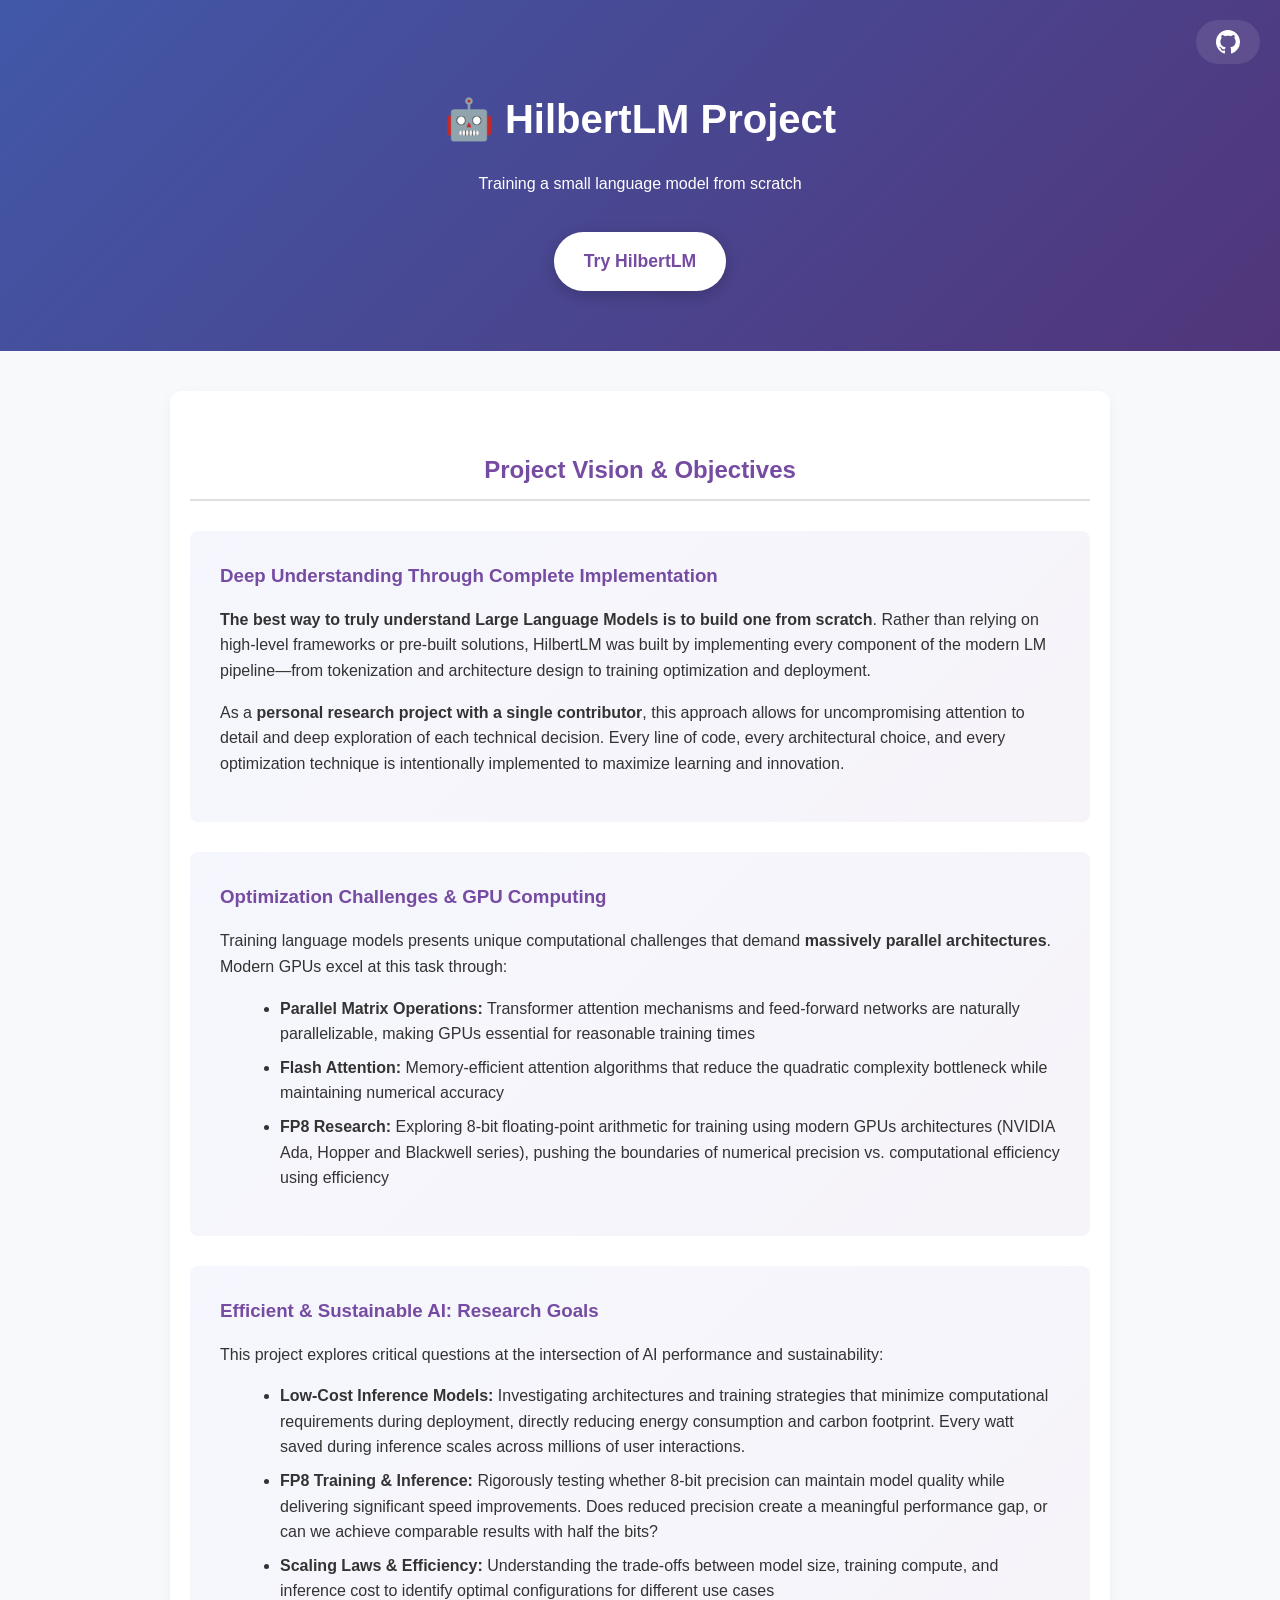
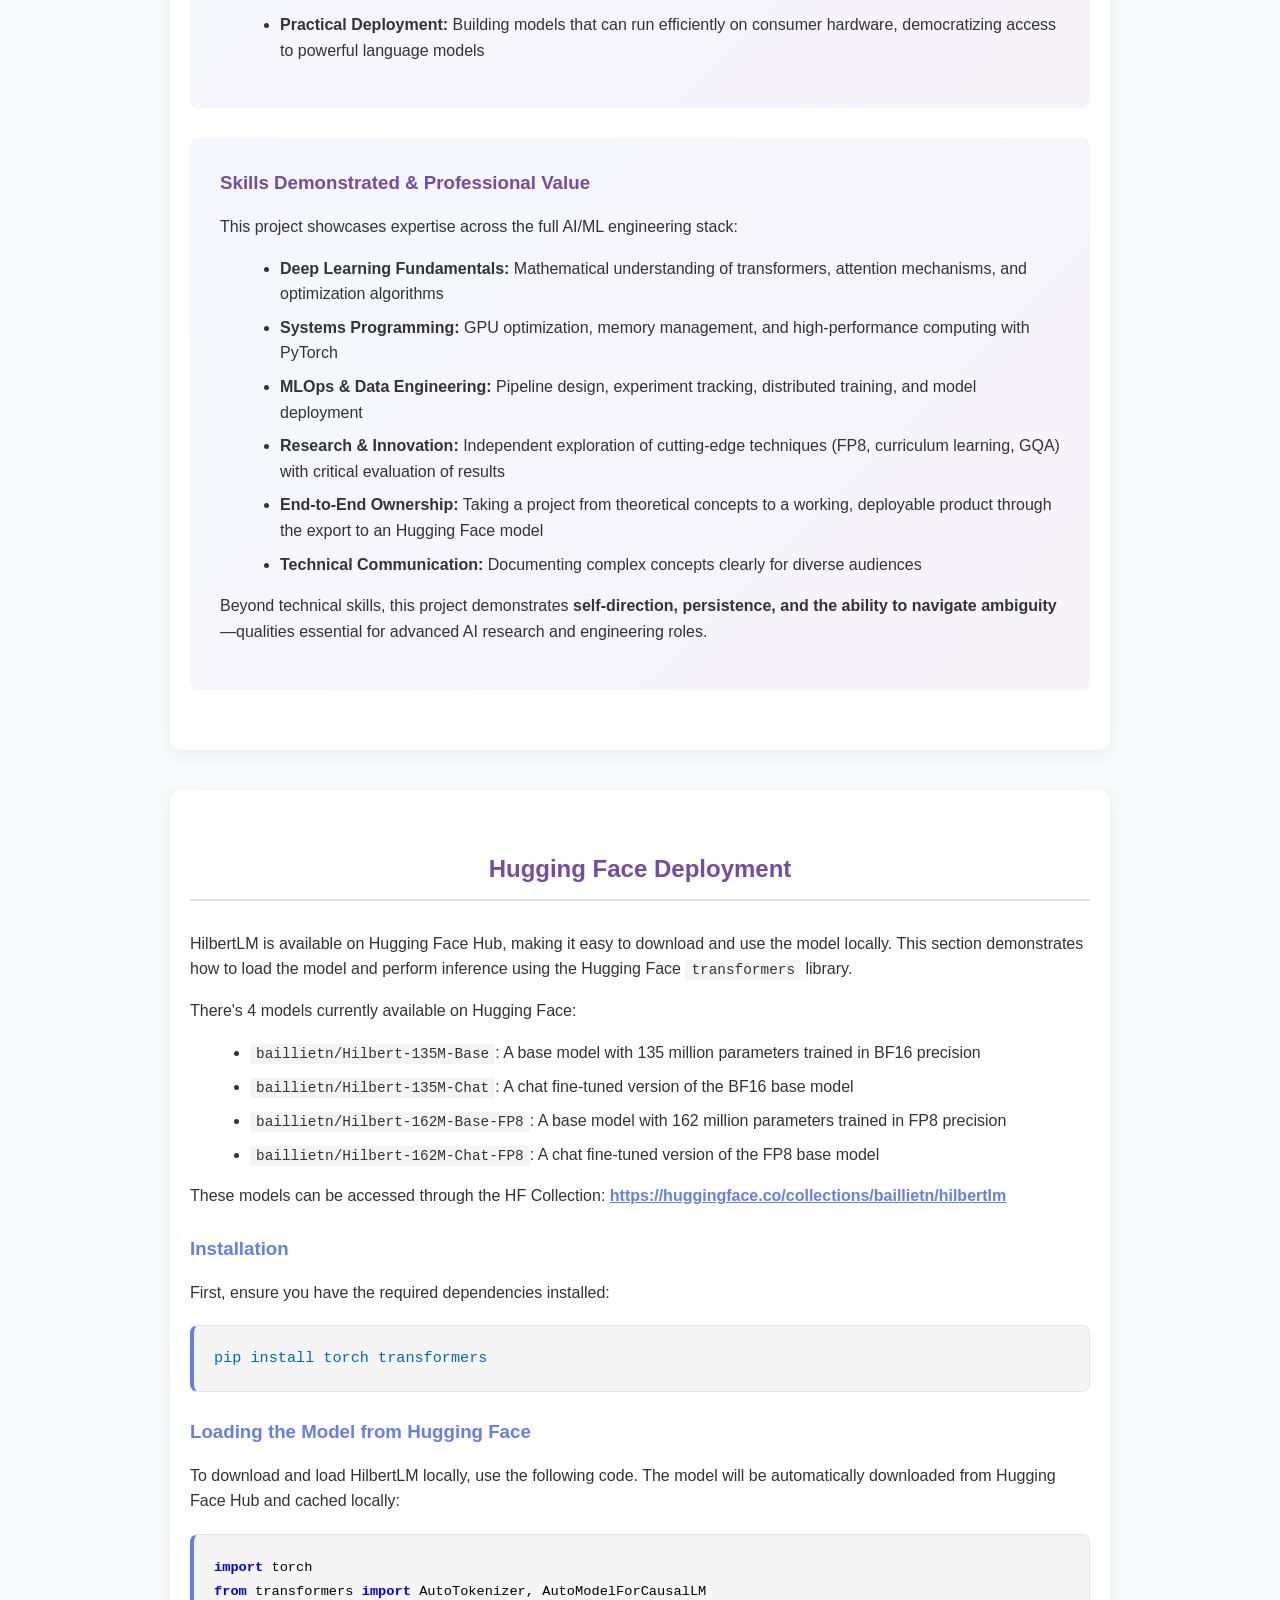
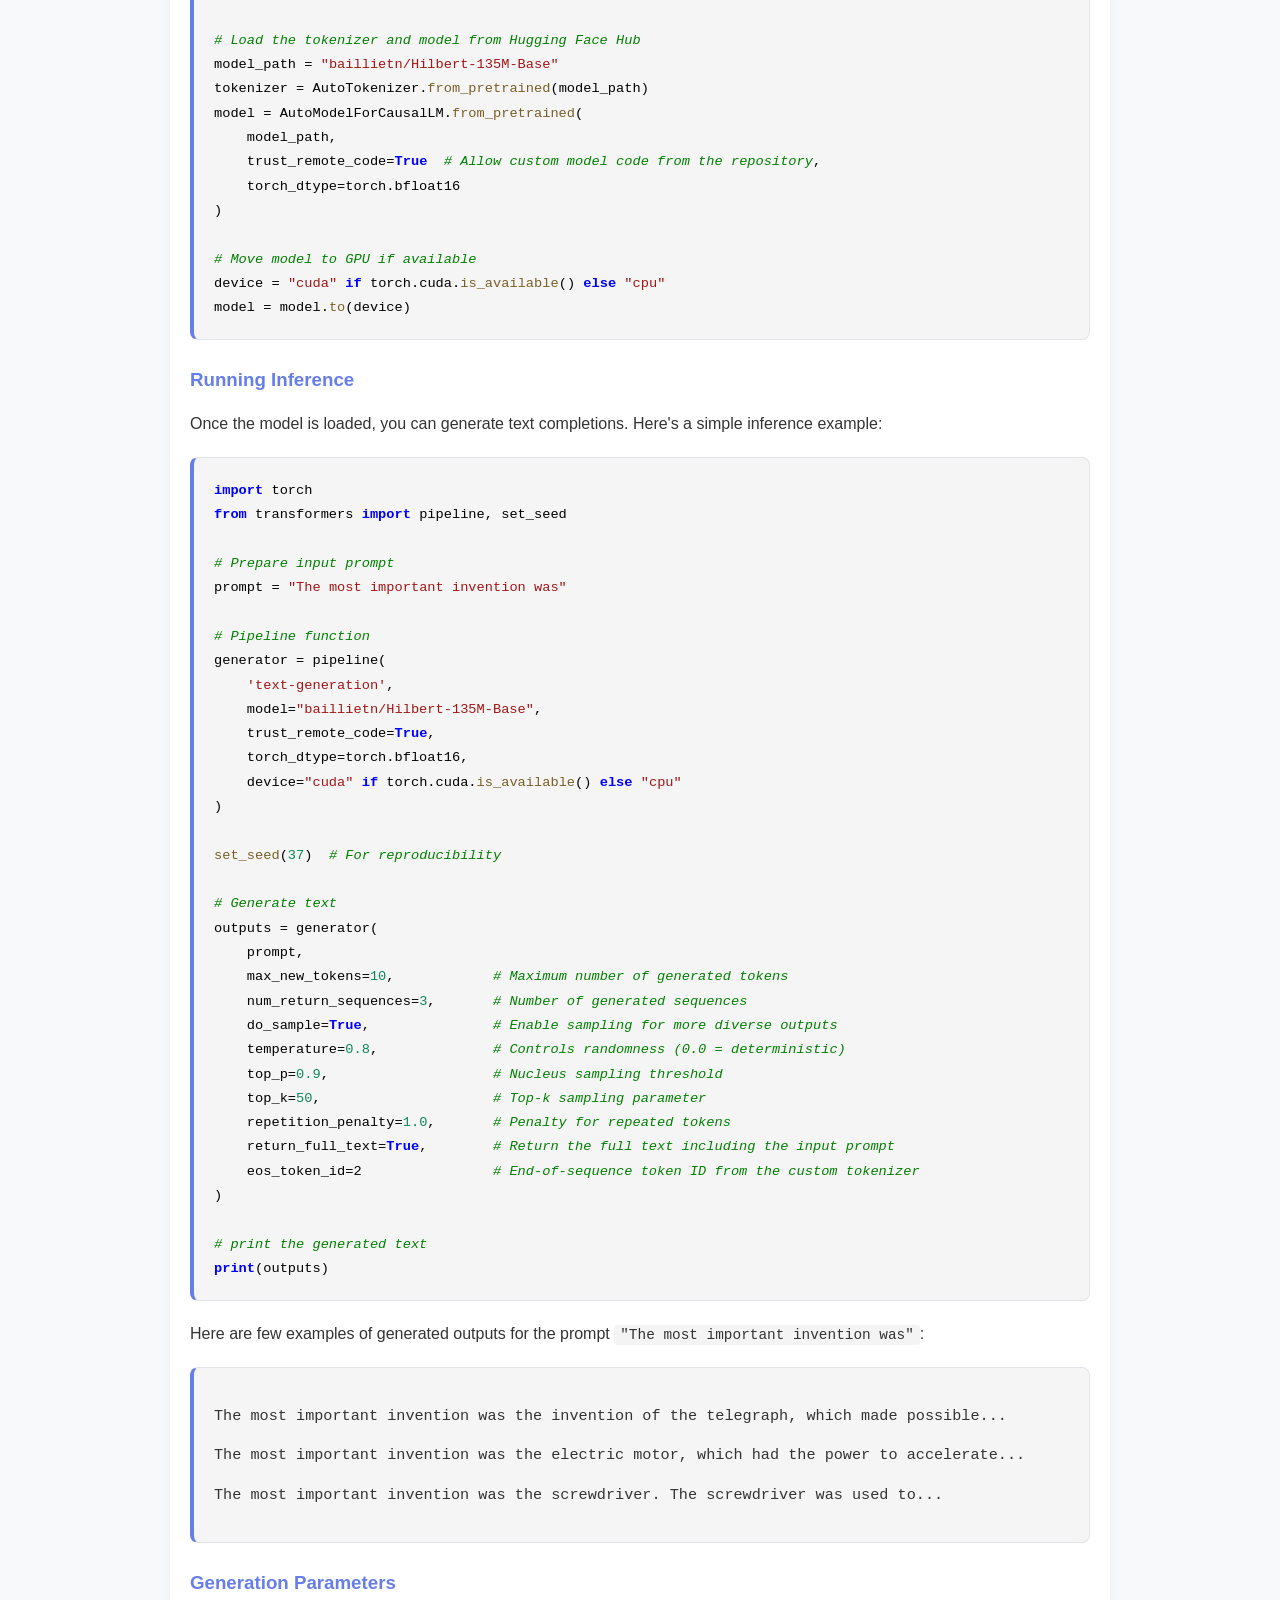
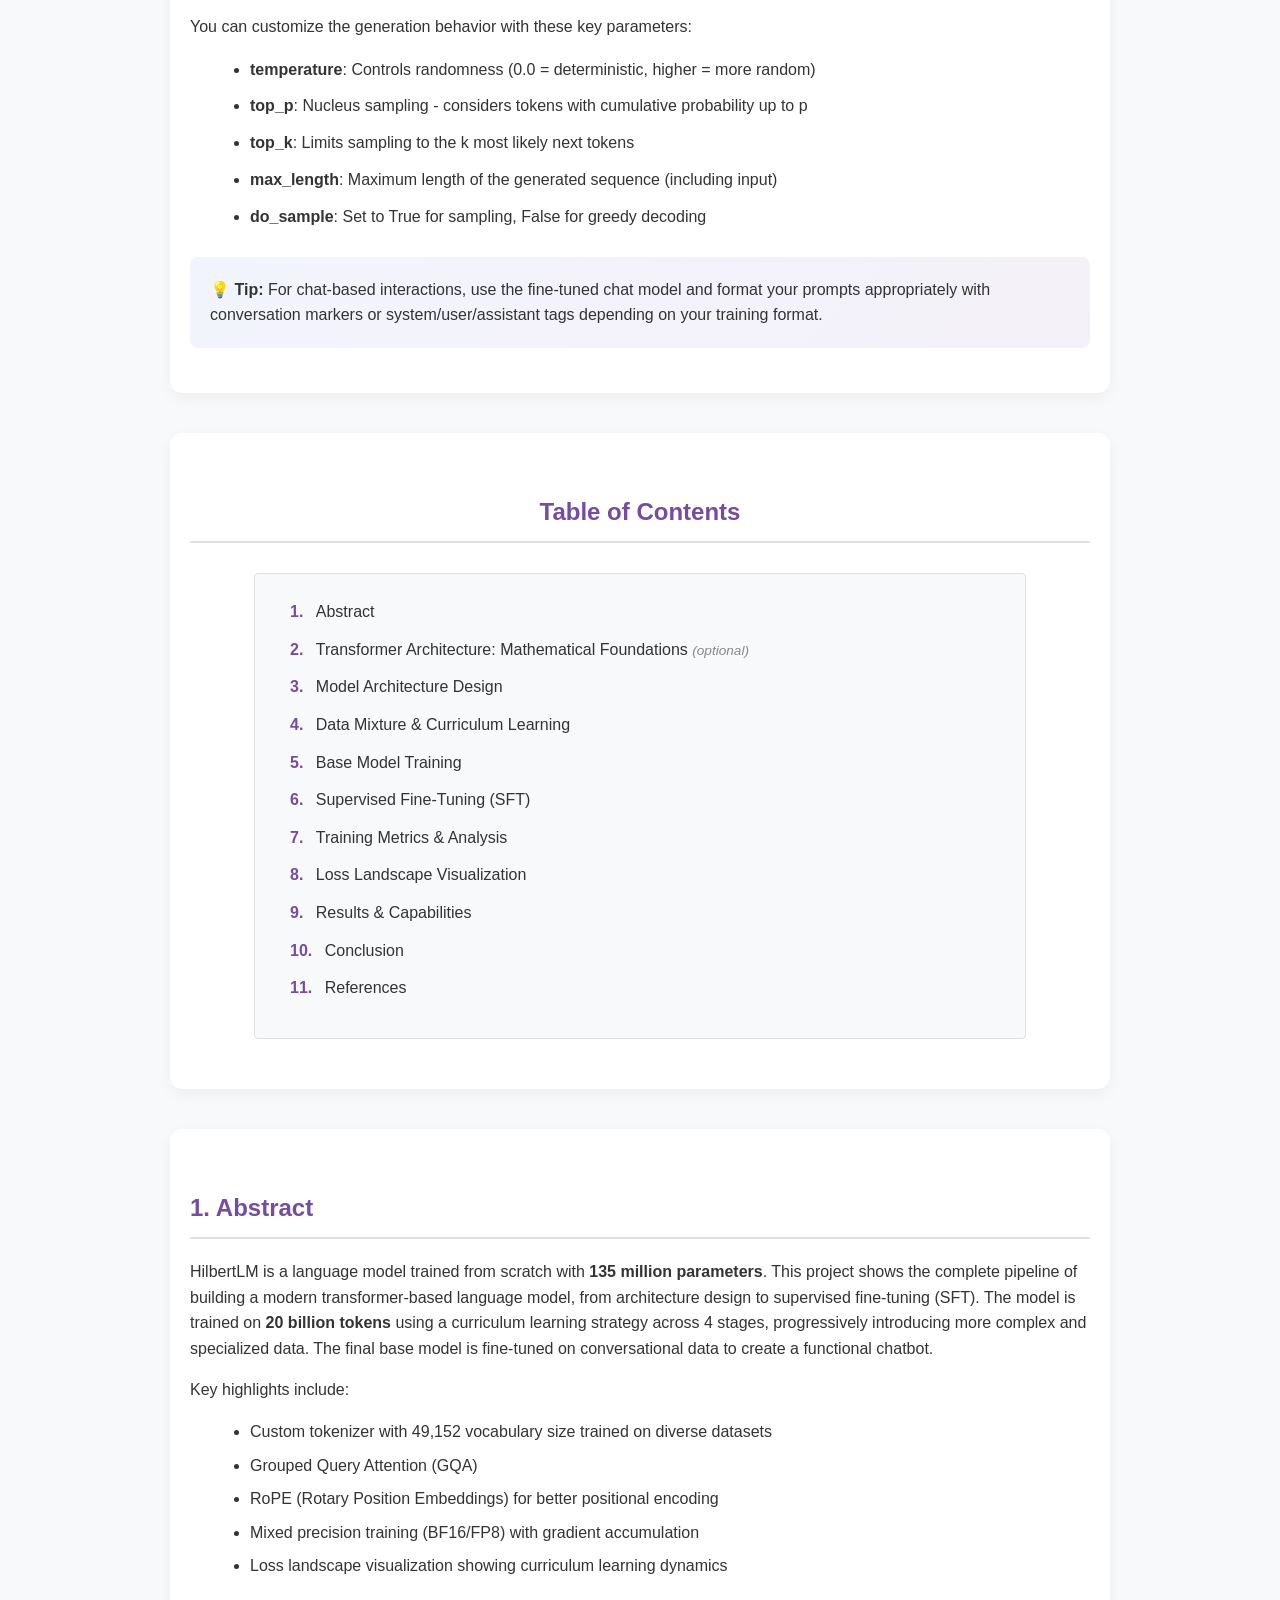
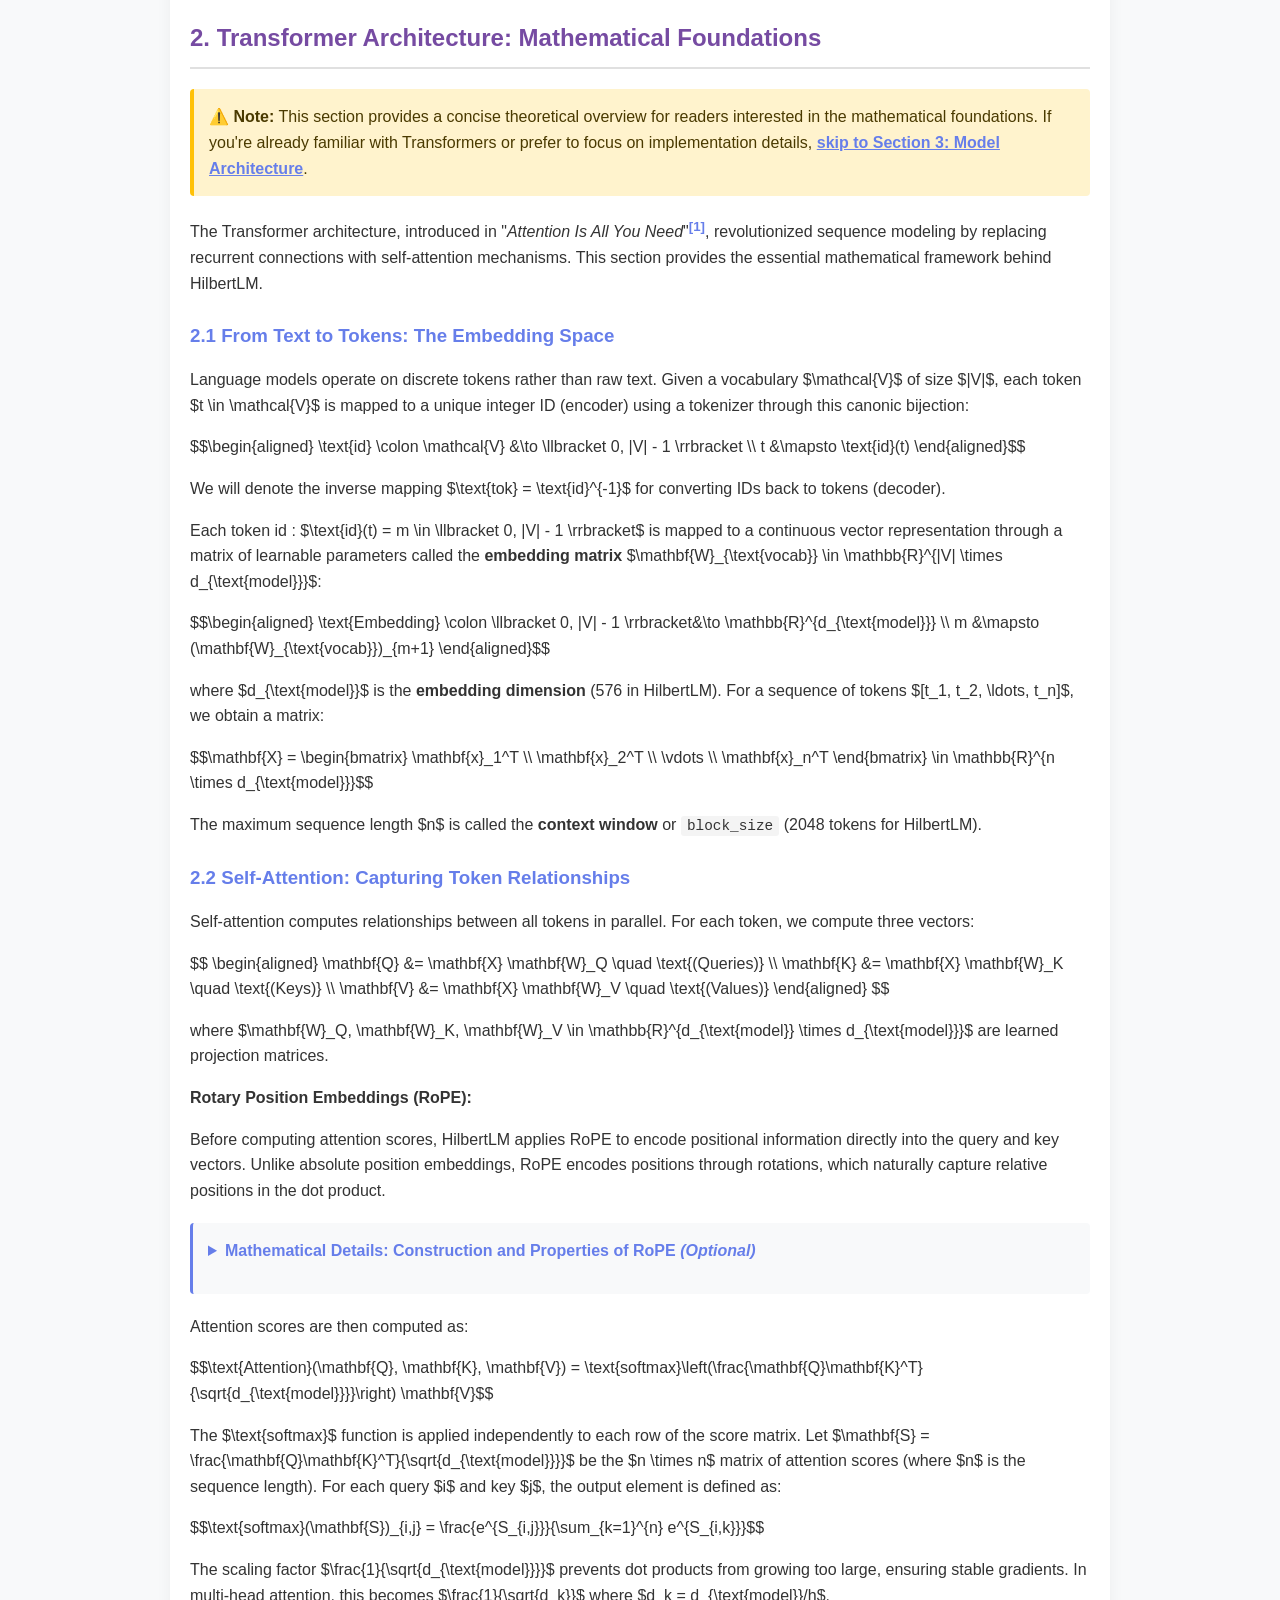
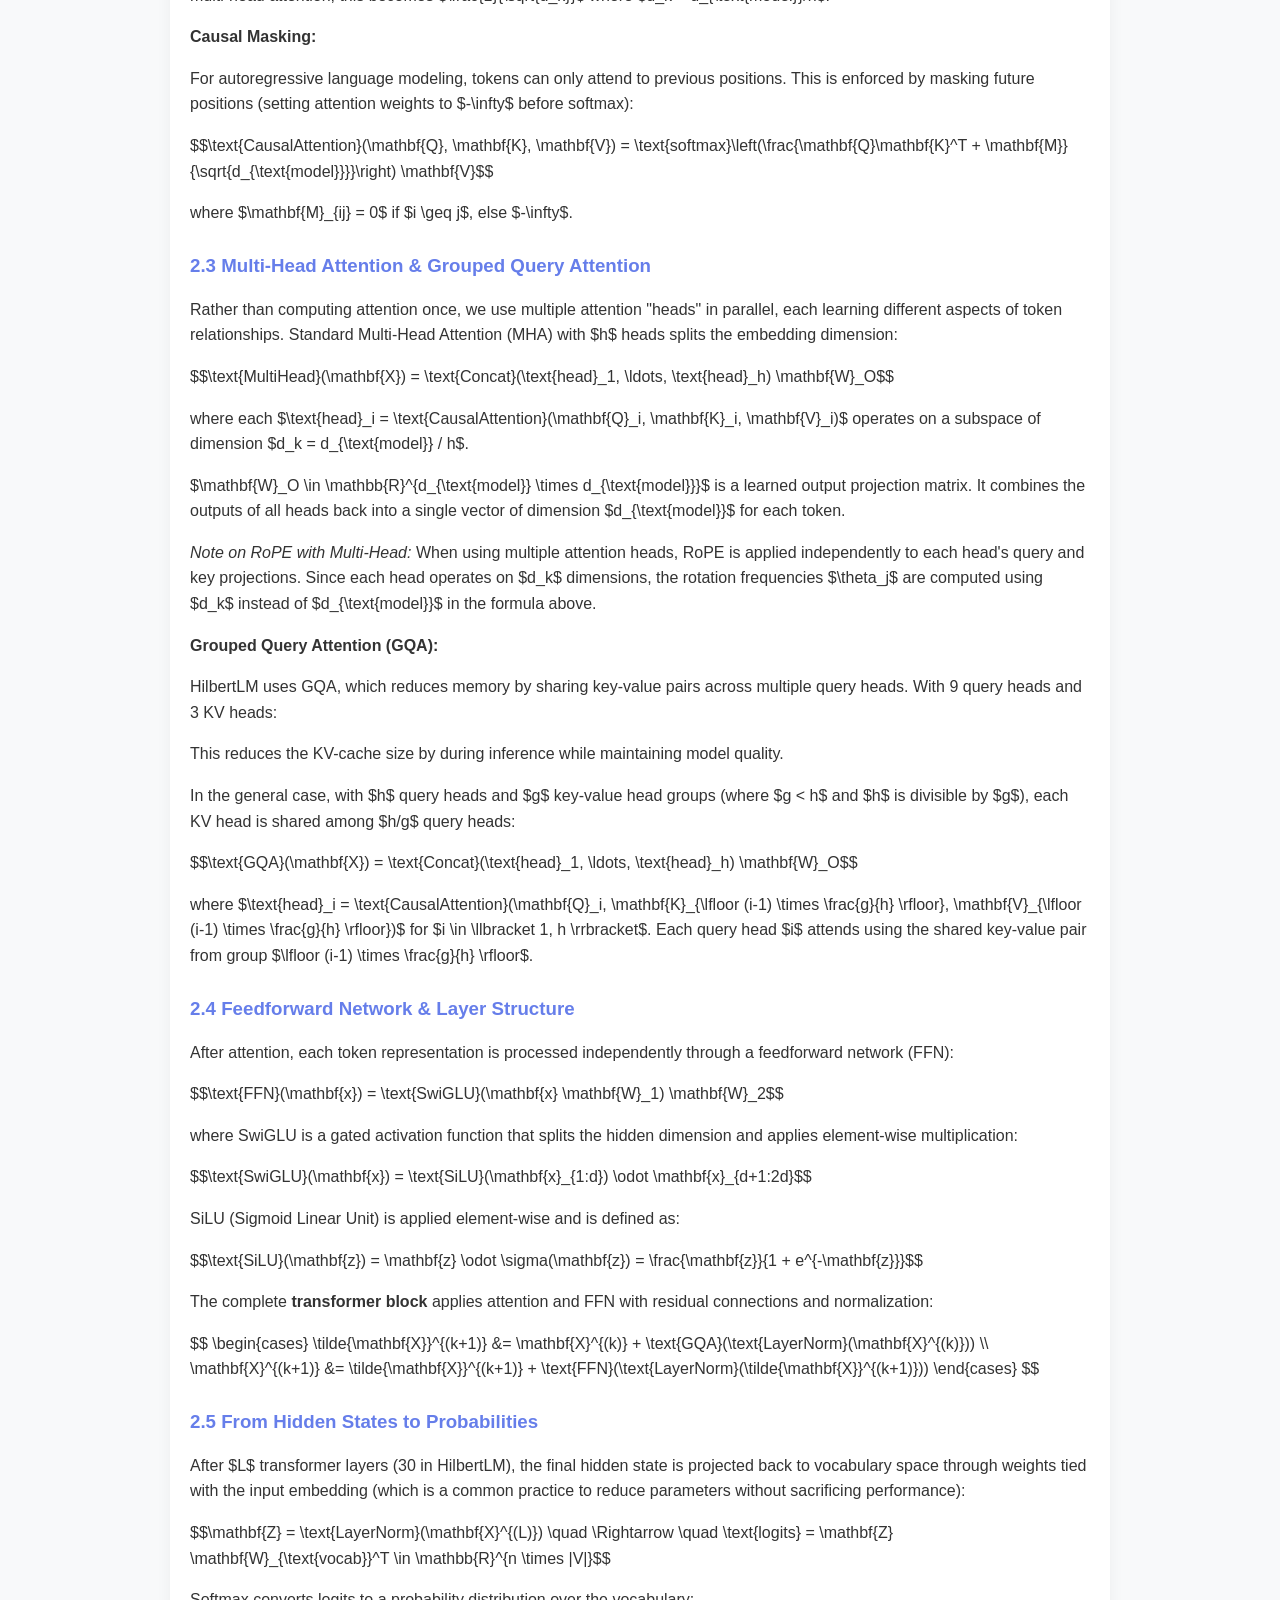
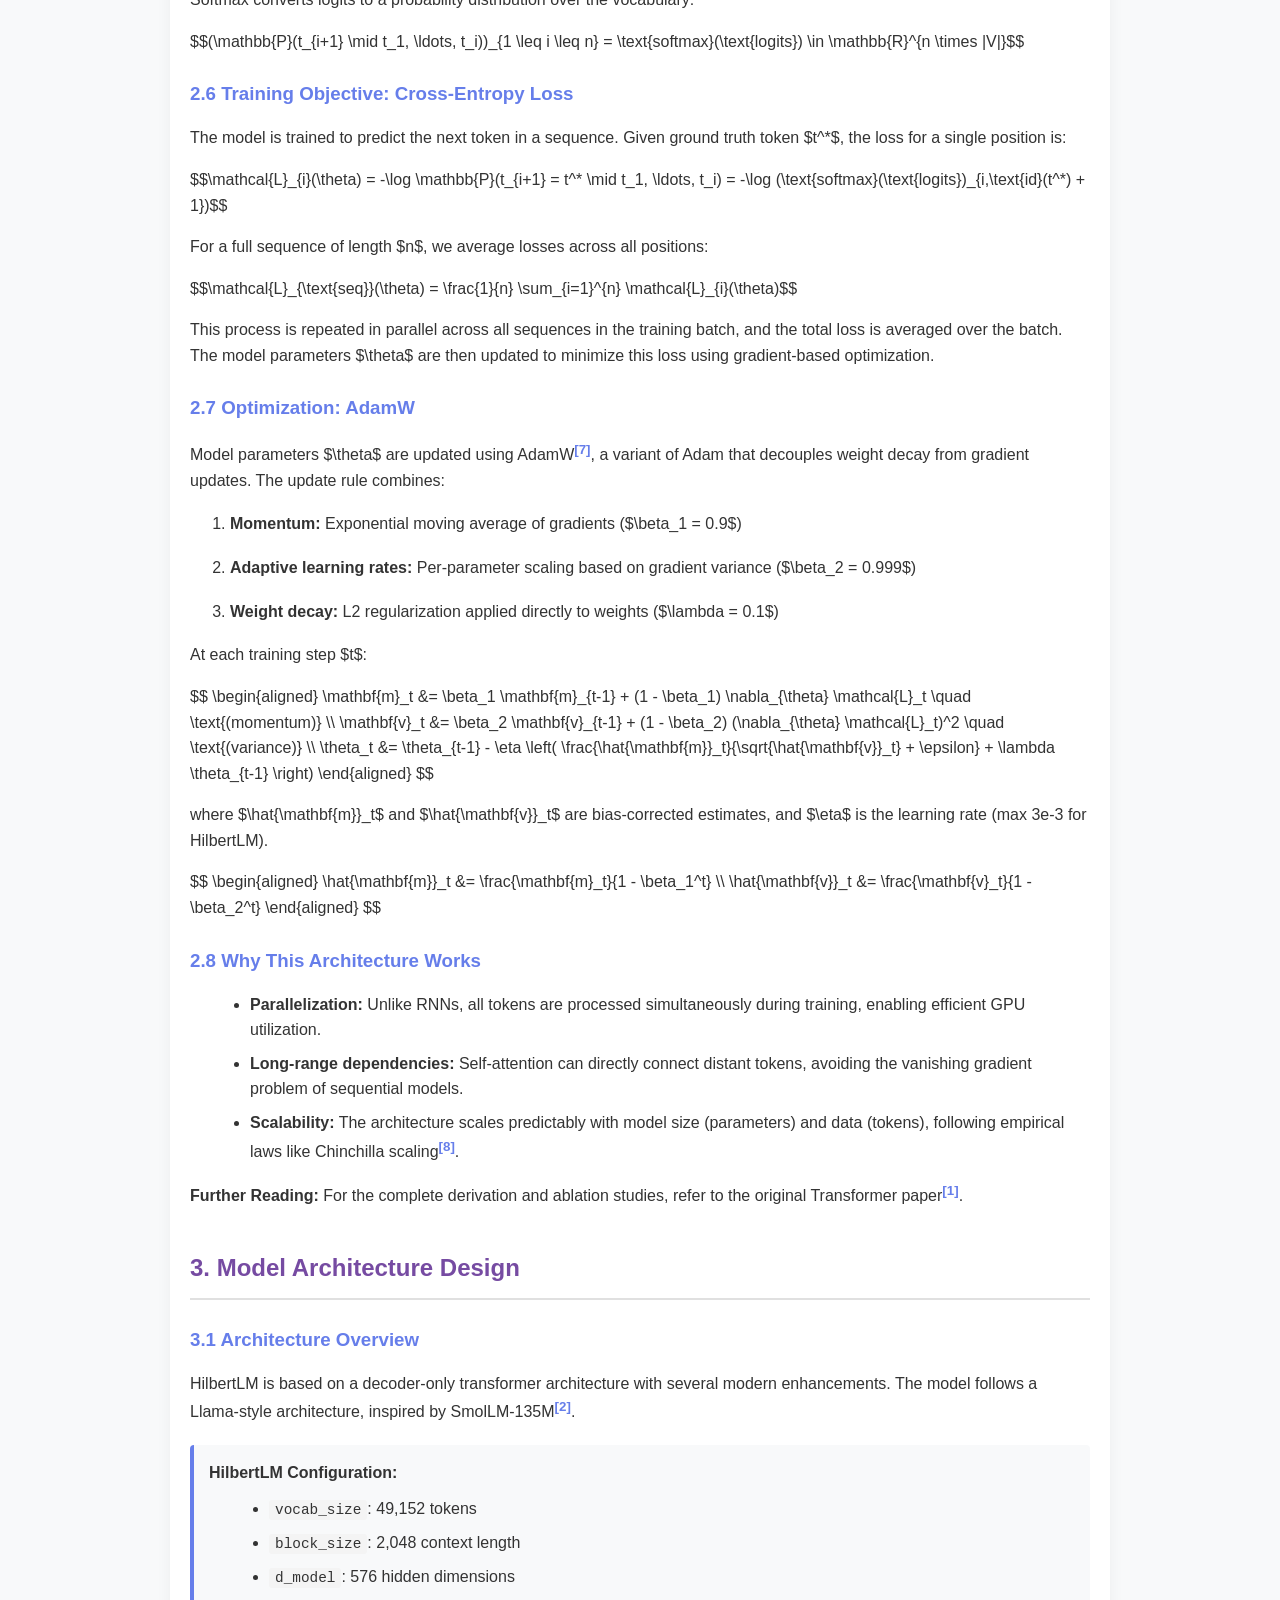
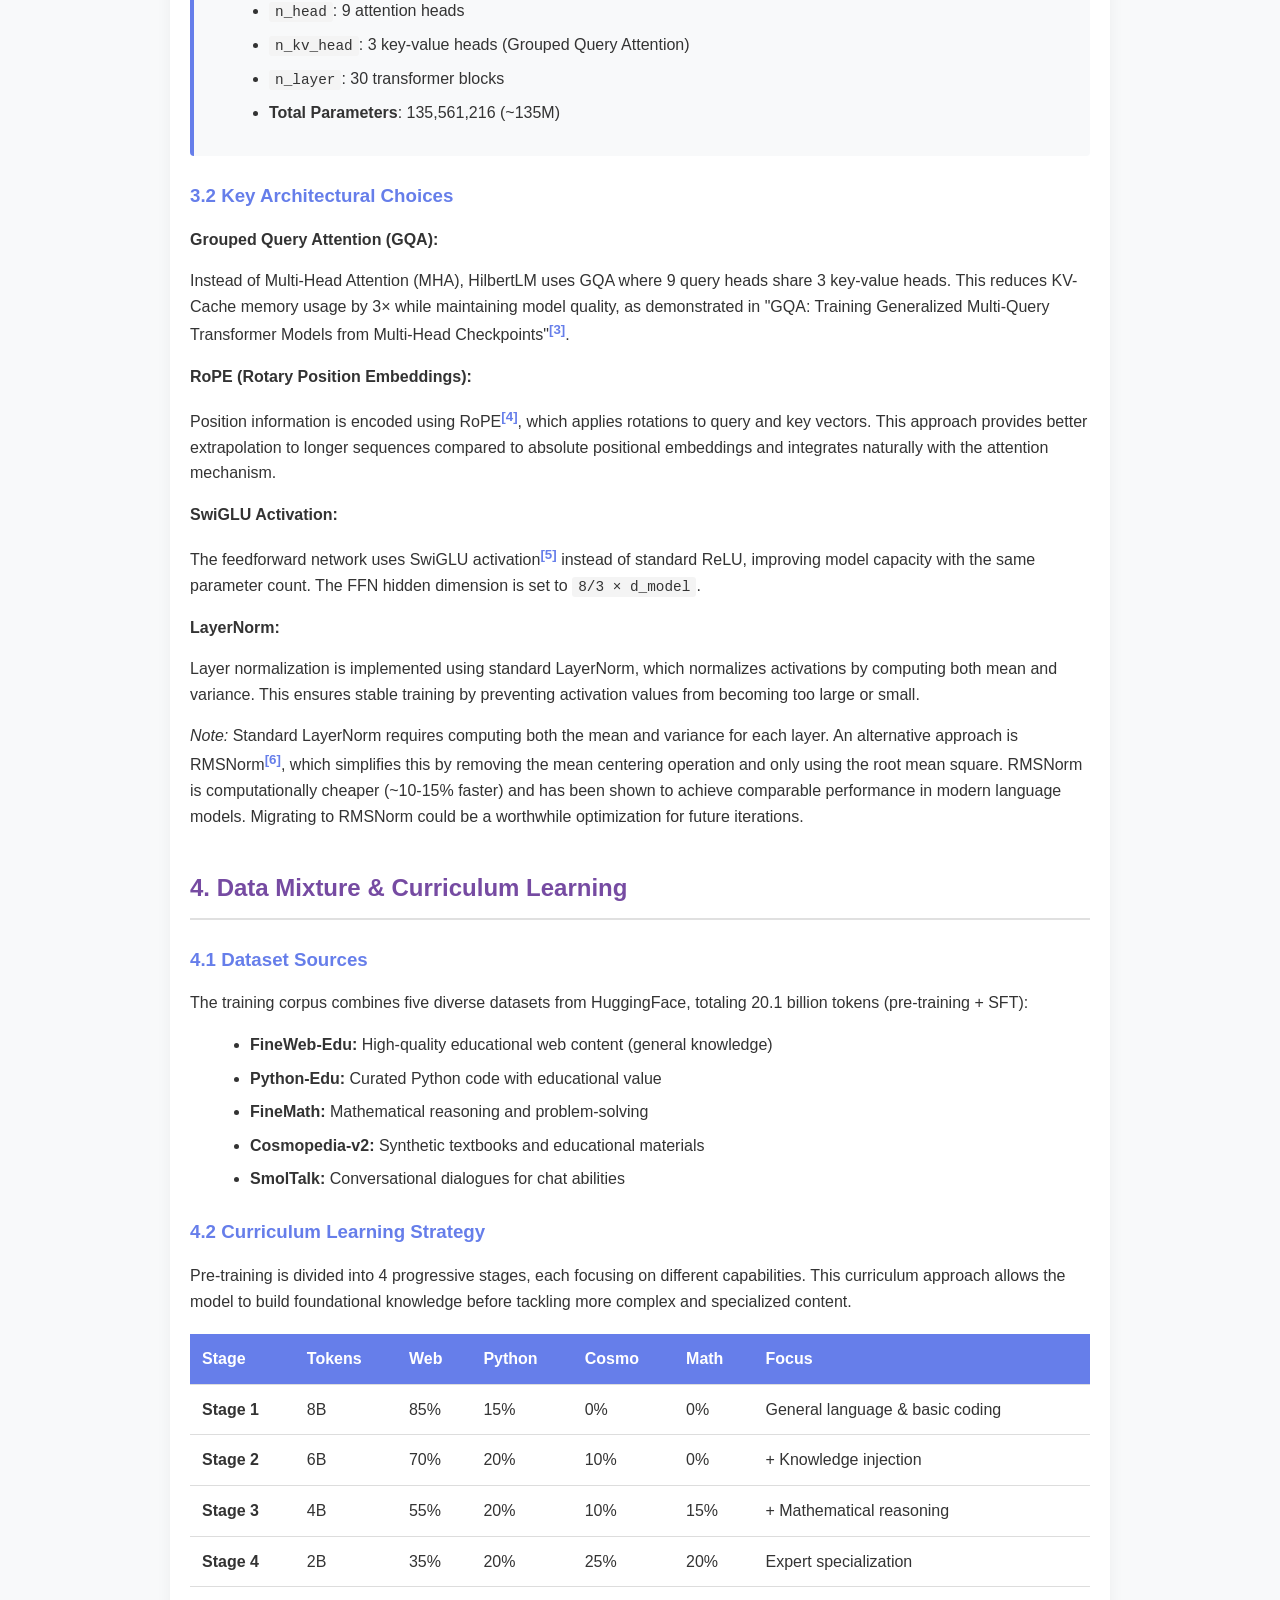
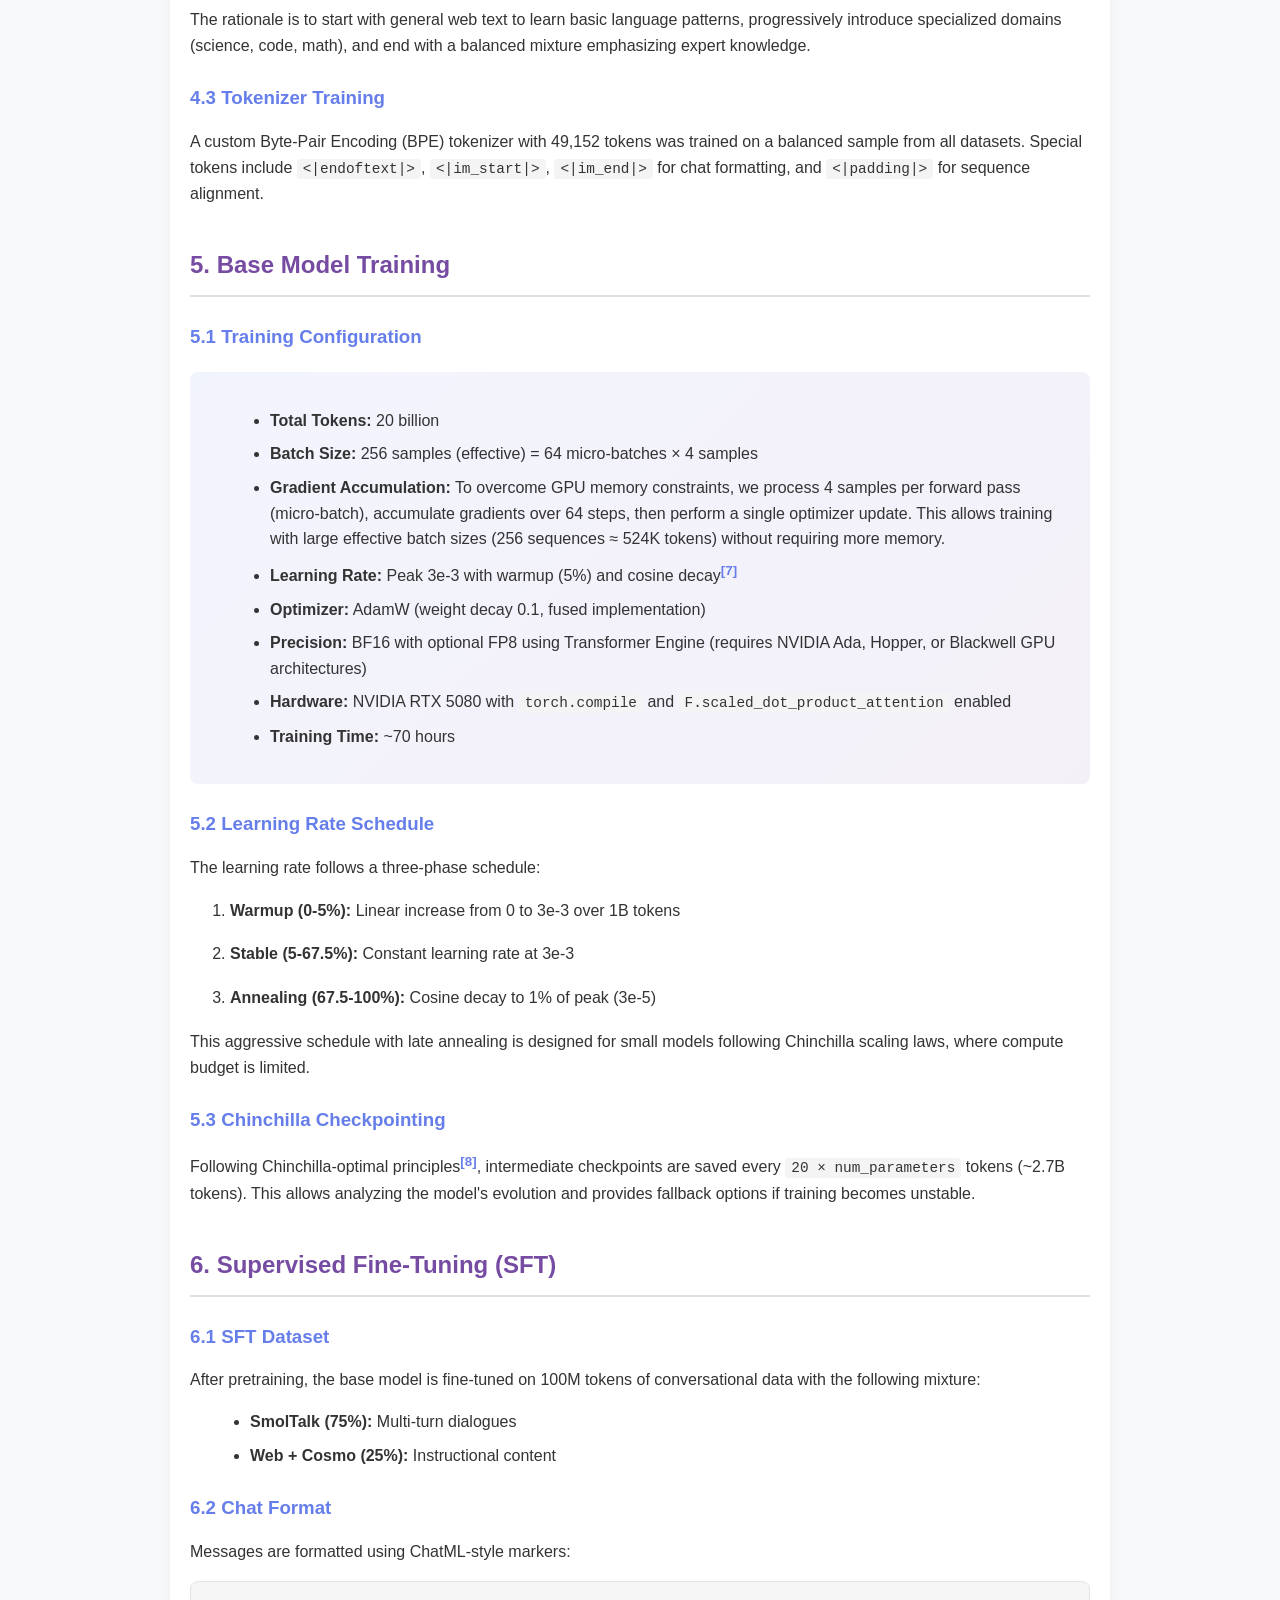
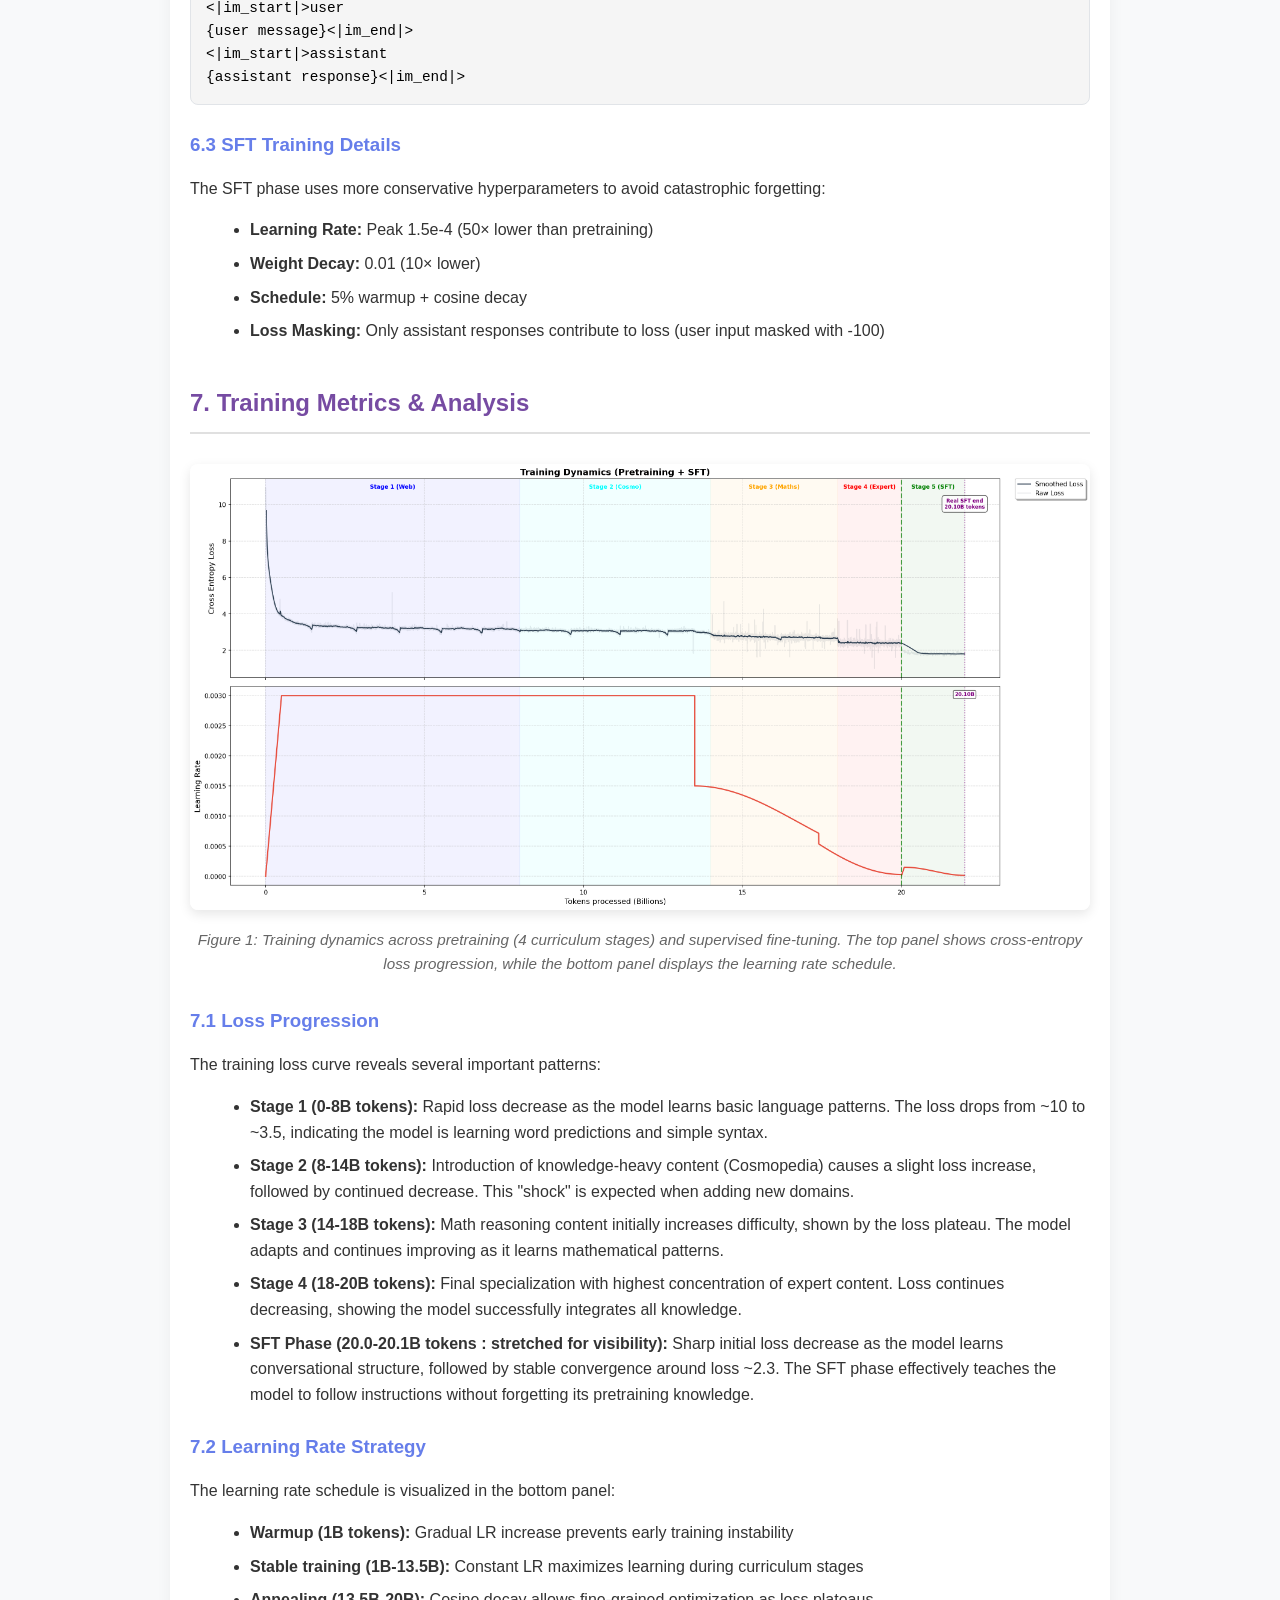
==== commit fcb99282: "dark mode" ====
--- a/index.html
+++ b/index.html
@@ -4,19 +4,55 @@
 <head>
     <meta charset="UTF-8">
     <meta name="viewport" content="width=device-width, initial-scale=1.0">
+    <meta name="color-scheme" content="light dark">
     <title>HilbertLM - Project Report</title>
     <style>
+        :root {
+            --page-text: #333;
+            --page-bg: #f8f9fa;
+            --surface-bg: #ffffff;
+            --surface-muted: #f8f9fa;
+            --feature-card-bg: linear-gradient(135deg, #667eea10 0%, #764ba210 100%);
+            --note-bg: #fff3cd;
+            --note-text: #4a3a00;
+            --note-border: #ffc107;
+            --border-soft: #e0e0e0;
+            --border-table: #ddd;
+            --hover-row: #f5f5f5;
+            --inline-code-bg: #f4f4f4;
+            --caption-text: #666;
+            --toc-link: #333;
+            --toc-note: #888;
+            --highlight-bg: #fff3cd;
+            --highlight-text: #333;
+            --terminal-bg: #f5f5f5;
+            --terminal-text: #333333;
+            --code-bg: #f5f5f5;
+            --code-text: #000000;
+            --code-border: #e1e4e8;
+            --kw: #0000ff;
+            --fn: #795e26;
+            --str: #a31515;
+            --comment: #008000;
+            --var: #001080;
+            --num: #098658;
+            --op: #000000;
+            --link-accent: #667eea;
+            --tip-bg: linear-gradient(135deg, #667eea15 0%, #764ba215 100%);
+            --hero-gradient: linear-gradient(135deg, #4158a8 0%, #51357a 100%);
+        }
+
         body {
             font-family: -apple-system, BlinkMacSystemFont, 'Segoe UI', Roboto, Oxygen, Ubuntu, Cantarell, sans-serif;
             line-height: 1.6;
-            color: #333;
-            background-color: #f8f9fa;
+            color: var(--page-text);
+            background-color: var(--page-bg);
             margin: 0;
             padding: 0;
         }
 
         .hero {
-            background: linear-gradient(135deg, #667eea 0%, #764ba2 100%);
+            background: var(--hero-gradient);
             color: white;
             padding: 60px 20px;
             text-align: center;
@@ -90,14 +126,14 @@
             max-width: 900px;
             margin: 40px auto;
             padding: 20px;
-            background: white;
+            background: var(--surface-bg);
             border-radius: 12px;
             box-shadow: 0 5px 15px rgba(0, 0, 0, 0.05);
         }
 
         h2 {
             color: #764ba2;
-            border-bottom: 2px solid #eee;
+            border-bottom: 2px solid var(--border-soft);
             padding-bottom: 10px;
             margin-top: 40px;
             margin-bottom: 20px;
@@ -119,11 +155,91 @@
         }
 
         .architecture-box {
-            background: #f8f9fa;
+            background: var(--surface-muted);
             border-left: 4px solid #667eea;
             padding: 15px;
             margin: 20px 0;
             border-radius: 4px;
+        }
+
+        .feature-card {
+            background: var(--feature-card-bg);
+            padding: 30px;
+            border-radius: 8px;
+            margin-bottom: 30px;
+        }
+
+        .feature-card.last {
+            margin-bottom: 40px;
+        }
+
+        .section-title {
+            text-align: center;
+            color: #764ba2;
+            margin-bottom: 30px;
+        }
+
+        .section-title.compact {
+            margin-bottom: 10px;
+        }
+
+        .feature-title {
+            margin-top: 0;
+            color: #764ba2;
+        }
+
+        .list-tight-left {
+            margin-left: 20px;
+        }
+
+        .list-spacious {
+            line-height: 1.8;
+        }
+
+        .mt-10 {
+            margin-top: 10px;
+        }
+
+        .link-accent {
+            color: var(--link-accent);
+            font-weight: bold;
+        }
+
+        .tip-box {
+            background: var(--tip-bg);
+            border-radius: 8px;
+            padding: 20px;
+            margin: 25px 0;
+        }
+
+        .tip-box p {
+            margin: 0;
+        }
+
+        .note-box {
+            background: var(--note-bg);
+            color: var(--note-text);
+            padding: 15px;
+            border-left: 4px solid var(--note-border);
+            border-radius: 4px;
+            margin: 20px 0;
+        }
+
+        .page-footer-cta {
+            text-align: center;
+            margin: 60px 0 40px 0;
+        }
+
+        .page-footer {
+            text-align: center;
+            color: var(--caption-text);
+            padding: 20px;
+            border-top: 1px solid var(--border-soft);
+            margin-top: 40px;
+        }
+
+        .page-footer small {
+            font-size: 0.9rem;
         }
 
         .figure {
@@ -140,7 +256,7 @@
 
         .figure-caption {
             font-style: italic;
-            color: #666;
+            color: var(--caption-text);
             margin-top: 10px;
             font-size: 0.95rem;
         }
@@ -155,7 +271,7 @@
         td {
             padding: 12px;
             text-align: left;
-            border-bottom: 1px solid #ddd;
+            border-bottom: 1px solid var(--border-table);
         }
 
         th {
@@ -165,31 +281,42 @@
         }
 
         tr:hover {
-            background-color: #f5f5f5;
+            background-color: var(--hover-row);
         }
 
         .highlight {
-            background-color: #fff3cd;
+            background-color: var(--highlight-bg);
+            color: var(--highlight-text);
             padding: 2px 6px;
             border-radius: 3px;
         }
 
         code {
-            background-color: #f4f4f4;
+            background-color: var(--inline-code-bg);
             padding: 2px 6px;
             border-radius: 3px;
             font-family: 'Courier New', monospace;
             font-size: 0.9em;
         }
 
+        .chatml-block {
+            display: block;
+            background: var(--code-bg);
+            color: var(--code-text);
+            padding: 15px;
+            border-radius: 8px;
+            margin: 10px 0;
+            border: 1px solid var(--code-border);
+        }
+
         /* Syntax highlighting - VS Code Light theme colors */
         .code-block {
-            background: #f5f5f5;
-            color: #000000;
+            background: var(--code-bg);
+            color: var(--code-text);
             padding: 20px;
             border-radius: 8px;
             margin: 20px 0;
-            border: 1px solid #e1e4e8;
+            border: 1px solid var(--code-border);
             border-left: 4px solid #667eea;
             overflow-x: auto;
         }
@@ -208,44 +335,44 @@
         }
 
         .code-keyword {
-            color: #0000FF;
+            color: var(--kw);
             font-weight: 600;
         }
 
         /* import, from, def, class, with, etc. */
         .code-function {
-            color: #795E26;
+            color: var(--fn);
         }
 
         /* function names */
         .code-string {
-            color: #A31515;
+            color: var(--str);
         }
 
         /* strings */
         .code-comment {
-            color: #008000;
+            color: var(--comment);
             font-style: italic;
         }
 
         /* comments */
         .code-variable {
-            color: #001080;
+            color: var(--var);
         }
 
         /* variables, parameters */
         .code-number {
-            color: #098658;
+            color: var(--num);
         }
 
         /* numbers */
         .code-operator {
-            color: #000000;
+            color: var(--op);
         }
 
         /* =, +, -, etc. */
         .code-builtin {
-            color: #0000FF;
+            color: var(--kw);
             font-weight: 600;
         }
 
@@ -253,12 +380,12 @@
 
         /* Terminal/Shell styling */
         .terminal-block {
-            background: #f5f5f5;
-            color: #333333;
+            background: var(--terminal-bg);
+            color: var(--terminal-text);
             padding: 20px;
             border-radius: 8px;
             margin: 20px 0;
-            border: 1px solid #e1e4e8;
+            border: 1px solid var(--code-border);
             border-left: 4px solid #667eea;
             font-family: 'Consolas', 'Monaco', 'Courier New', monospace;
             font-size: 0.95em;
@@ -301,8 +428,8 @@
             max-width: 700px;
             margin: 30px auto;
             padding: 25px 35px;
-            background: #fafafa;
-            border: 1px solid #e0e0e0;
+            background: var(--surface-muted);
+            border: 1px solid var(--border-soft);
             border-radius: 4px;
         }
 
@@ -327,7 +454,7 @@
         }
 
         .toc a {
-            color: #333;
+            color: var(--toc-link);
             text-decoration: none;
             transition: color 0.2s ease;
         }
@@ -339,13 +466,13 @@
 
         .toc-note {
             font-size: 0.85rem;
-            color: #888;
+            color: var(--toc-note);
             font-style: italic;
             font-weight: normal;
         }
 
         details {
-            background: #f8f9fa;
+            background: var(--surface-muted);
             border-left: 3px solid #667eea;
             padding: 15px;
             margin: 20px 0;
@@ -366,6 +493,52 @@
 
         details[open] summary {
             margin-bottom: 20px;
+        }
+
+        @media (prefers-color-scheme: dark) {
+            :root {
+                --page-text: #e5e7eb;
+                --page-bg: #0e1117;
+                --surface-bg: #151b24;
+                --surface-muted: #111720;
+                --feature-card-bg: linear-gradient(135deg, rgba(33, 47, 77, 0.9) 0%, rgba(45, 31, 70, 0.9) 100%);
+                --note-bg: #4f3f12;
+                --note-text: #fff3c6;
+                --note-border: #f5c84c;
+                --border-soft: #273245;
+                --border-table: #2f3b50;
+                --hover-row: #192233;
+                --inline-code-bg: #1f2937;
+                --caption-text: #b1b9c6;
+                --toc-link: #e5e7eb;
+                --toc-note: #9aa6b8;
+                --highlight-bg: #4f3f12;
+                --highlight-text: #fff3c6;
+                --terminal-bg: #0f1726;
+                --terminal-text: #d2d9e6;
+                --code-bg: #0f1726;
+                --code-text: #e8edf5;
+                --code-border: #2a3448;
+                --kw: #7aa2ff;
+                --fn: #d4b27d;
+                --str: #f39b9b;
+                --comment: #73c991;
+                --var: #9ecbff;
+                --num: #8cd6a8;
+                --op: #e8edf5;
+                --link-accent: #9fb6ff;
+                --tip-bg: linear-gradient(135deg, rgba(33, 47, 77, 0.9) 0%, rgba(45, 31, 70, 0.9) 100%);
+                --hero-gradient: linear-gradient(135deg, #182744 0%, #2b1d42 100%);
+            }
+
+            .btn-demo {
+                background: #e8ecf5;
+                color: #4b3b78;
+            }
+
+            .feature-card {
+                border: 1px solid rgba(146, 168, 255, 0.22);
+            }
         }
     </style>
 
@@ -402,11 +575,10 @@
     </div>
 
     <div class="container">
-        <h2 style="text-align: center; color: #764ba2; margin-bottom: 30px;">Project Vision & Objectives</h2>
-
-        <div
-            style="background: linear-gradient(135deg, #667eea10 0%, #764ba210 100%); padding: 30px; border-radius: 8px; margin-bottom: 30px;">
-            <h3 style="margin-top: 0; color: #764ba2;">Deep Understanding Through Complete Implementation</h3>
+        <h2 class="section-title">Project Vision & Objectives</h2>
+
+        <div class="feature-card">
+            <h3 class="feature-title">Deep Understanding Through Complete Implementation</h3>
             <p>
                 <strong>The best way to truly understand Large Language Models
                     is to build one from scratch</strong>. Rather than relying on high-level frameworks or pre-built
@@ -422,14 +594,13 @@
             </p>
         </div>
 
-        <div
-            style="background: linear-gradient(135deg, #667eea10 0%, #764ba210 100%); padding: 30px; border-radius: 8px; margin-bottom: 30px;">
-            <h3 style="margin-top: 0; color: #764ba2;">Optimization Challenges & GPU Computing</h3>
+        <div class="feature-card">
+            <h3 class="feature-title">Optimization Challenges & GPU Computing</h3>
             <p>
                 Training language models presents unique computational challenges that demand <strong>massively parallel
                     architectures</strong>. Modern GPUs excel at this task through:
             </p>
-            <ul style="margin-left: 20px;">
+            <ul class="list-tight-left">
                 <li><strong>Parallel Matrix Operations:</strong> Transformer attention mechanisms and feed-forward
                     networks
                     are naturally parallelizable, making GPUs essential for reasonable training times</li>
@@ -441,13 +612,12 @@
             </ul>
         </div>
 
-        <div
-            style="background: linear-gradient(135deg, #667eea10 0%, #764ba210 100%); padding: 30px; border-radius: 8px; margin-bottom: 30px;">
-            <h3 style="margin-top: 0; color: #764ba2;">Efficient & Sustainable AI: Research Goals</h3>
+        <div class="feature-card">
+            <h3 class="feature-title">Efficient & Sustainable AI: Research Goals</h3>
             <p>
                 This project explores critical questions at the intersection of AI performance and sustainability:
             </p>
-            <ul style="margin-left: 20px;">
+            <ul class="list-tight-left">
                 <li><strong>Low-Cost Inference Models:</strong> Investigating architectures and training strategies that
                     minimize computational requirements during deployment, directly reducing energy consumption and
                     carbon
@@ -465,13 +635,12 @@
             </ul>
         </div>
 
-        <div
-            style="background: linear-gradient(135deg, #667eea10 0%, #764ba210 100%); padding: 30px; border-radius: 8px; margin-bottom: 40px;">
-            <h3 style="margin-top: 0; color: #764ba2;">Skills Demonstrated & Professional Value</h3>
+        <div class="feature-card last">
+            <h3 class="feature-title">Skills Demonstrated & Professional Value</h3>
             <p>
                 This project showcases expertise across the full AI/ML engineering stack:
             </p>
-            <ul style="margin-left: 20px;">
+            <ul class="list-tight-left">
                 <li><strong>Deep Learning Fundamentals:</strong> Mathematical understanding of transformers, attention
                     mechanisms, and optimization algorithms</li>
                 <li><strong>Systems Programming:</strong> GPU optimization, memory management, and high-performance
@@ -495,7 +664,7 @@
 
 
     <div class="container">
-        <h2 style="text-align: center; color: #764ba2; margin-bottom: 30px;">Hugging Face Deployment</h2>
+        <h2 class="section-title">Hugging Face Deployment</h2>
 
         <p>
             HilbertLM is available on Hugging Face Hub, making it easy to download and use the model locally.
@@ -506,13 +675,17 @@
             There's 4 models currently available on Hugging Face:
         </p>
         <ul>
-            <li><code>baillietn/Hilbert-135M-Base</code>: A base model with 135 million parameters trained in BF16 precision</li>
+            <li><code>baillietn/Hilbert-135M-Base</code>: A base model with 135 million parameters trained in BF16
+                precision</li>
             <li><code>baillietn/Hilbert-135M-Chat</code>: A chat fine-tuned version of the BF16 base model</li>
-            <li><code>baillietn/Hilbert-162M-Base-FP8</code>: A base model with 162 million parameters trained in FP8 precision</li>
+            <li><code>baillietn/Hilbert-162M-Base-FP8</code>: A base model with 162 million parameters trained in FP8
+                precision</li>
             <li><code>baillietn/Hilbert-162M-Chat-FP8</code>: A chat fine-tuned version of the FP8 base model</li>
         </ul>
 
-        These models can be accessed through the HF Collection: <a href="https://huggingface.co/collections/baillietn/hilbertlm" target="_blank" style="color: #667eea; font-weight: bold;">https://huggingface.co/collections/baillietn/hilbertlm</a>
+        These models can be accessed through the HF Collection: <a
+            href="https://huggingface.co/collections/baillietn/hilbertlm" target="_blank"
+            class="link-accent">https://huggingface.co/collections/baillietn/hilbertlm</a>
 
         <h3>Installation</h3>
         <p>
@@ -606,7 +779,7 @@
         <p>
             You can customize the generation behavior with these key parameters:
         </p>
-        <ul style="line-height: 1.8;">
+        <ul class="list-spacious">
             <li><strong>temperature</strong>: Controls randomness (0.0 = deterministic, higher = more random)</li>
             <li><strong>top_p</strong>: Nucleus sampling - considers tokens with cumulative probability up to p</li>
             <li><strong>top_k</strong>: Limits sampling to the k most likely next tokens</li>
@@ -614,9 +787,8 @@
             <li><strong>do_sample</strong>: Set to True for sampling, False for greedy decoding</li>
         </ul>
 
-        <div
-            style="background: linear-gradient(135deg, #667eea15 0%, #764ba215 100%); border-radius: 8px; padding: 20px; margin: 25px 0;">
-            <p style="margin: 0;">
+        <div class="tip-box">
+            <p>
                 <strong>💡 Tip:</strong> For chat-based interactions, use the fine-tuned chat model and format
                 your prompts appropriately with conversation markers or system/user/assistant tags depending on
                 your training format.
@@ -626,7 +798,7 @@
     </div>
 
     <div class="container">
-        <h2 style="text-align: center; color: #764ba2; margin-bottom: 10px;">Table of Contents</h2>
+        <h2 class="section-title compact">Table of Contents</h2>
         <nav class="toc">
             <ol>
                 <li><a href="#abstract">Abstract</a></li>
@@ -670,12 +842,11 @@
 
         <h2 id="transformer-theory">2. Transformer Architecture: Mathematical Foundations</h2>
 
-        <div
-            style="background: #fff3cd; padding: 15px; border-left: 4px solid #ffc107; border-radius: 4px; margin: 20px 0;">
+        <div class="note-box">
             <strong>⚠️ Note:</strong> This section provides a concise theoretical overview for readers interested in the
             mathematical foundations.
             If you're already familiar with Transformers or prefer to focus on implementation details,
-            <a href="#architecture" style="color: #667eea; font-weight: bold;">skip to Section 3: Model
+            <a href="#architecture" class="link-accent">skip to Section 3: Model
                 Architecture</a>.
         </div>
 
@@ -1031,7 +1202,7 @@
                     $$
                     \begin{aligned}
                     \hat{\mathbf{m}}_t &= \frac{\mathbf{m}_t}{1 - \beta_1^t} \\
-                    \hat{\mathbf{v}}_t &= \frac{\mathbf{v}_t}{1 - \beta_2^t} 
+                    \hat{\mathbf{v}}_t &= \frac{\mathbf{v}_t}{1 - \beta_2^t}
                     \end{aligned}
                     $$
                 </p>
@@ -1068,7 +1239,7 @@
 
                 <div class="architecture-box">
                     <strong>HilbertLM Configuration:</strong>
-                    <ul style="margin-top: 10px;">
+                    <ul class="list-tight-left mt-10">
                         <li><code>vocab_size</code>: 49,152 tokens</li>
                         <li><code>block_size</code>: 2,048 context length</li>
                         <li><code>d_model</code>: 576 hidden dimensions</li>
@@ -1282,7 +1453,7 @@
                 <p>
                     Messages are formatted using ChatML-style markers:
                 </p>
-                <code style="display: block; background: #f4f4f4; padding: 15px; border-radius: 8px; margin: 10px 0;">
+                <code class="chatml-block">
 &lt;|im_start|&gt;user<br>
 {user message}&lt;|im_end|&gt;<br>
 &lt;|im_start|&gt;assistant<br>
@@ -1633,14 +1804,13 @@
                     </li>
                 </ol>
 
-                <div style="text-align: center; margin: 60px 0 40px 0;">
+                <div class="page-footer-cta">
                     <a href="chat/" class="btn-demo">Try HilbertLM Now</a>
                 </div>
 
-                <div
-                    style="text-align: center; color: #666; padding: 20px; border-top: 1px solid #eee; margin-top: 40px;">
+                <div class="page-footer">
                     <p>HilbertLM Project - Demonstrating modern language model training from scratch</p>
-                    <p style="font-size: 0.9rem;">Built with PyTorch and HuggingFace Datasets</p>
+                    <p><small>Built with PyTorch and HuggingFace Datasets</small></p>
                 </div>
     </div>
 
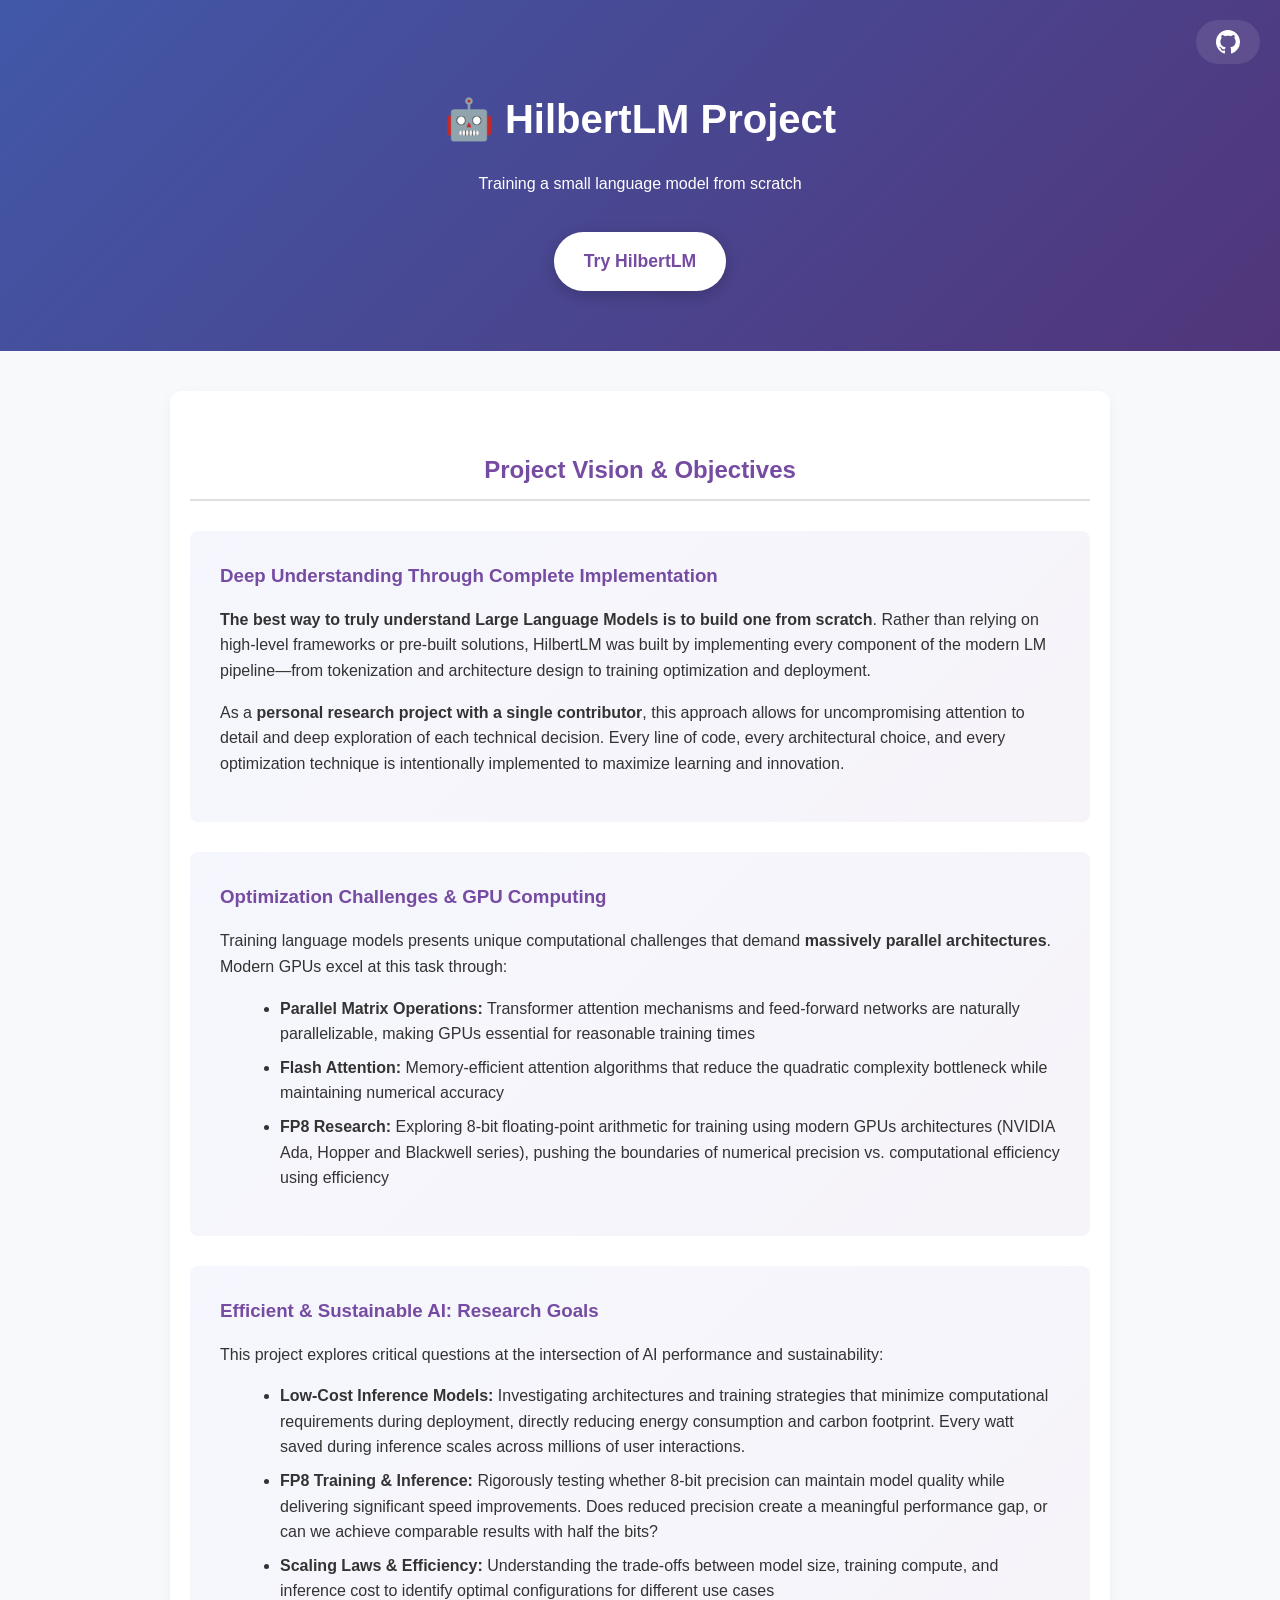
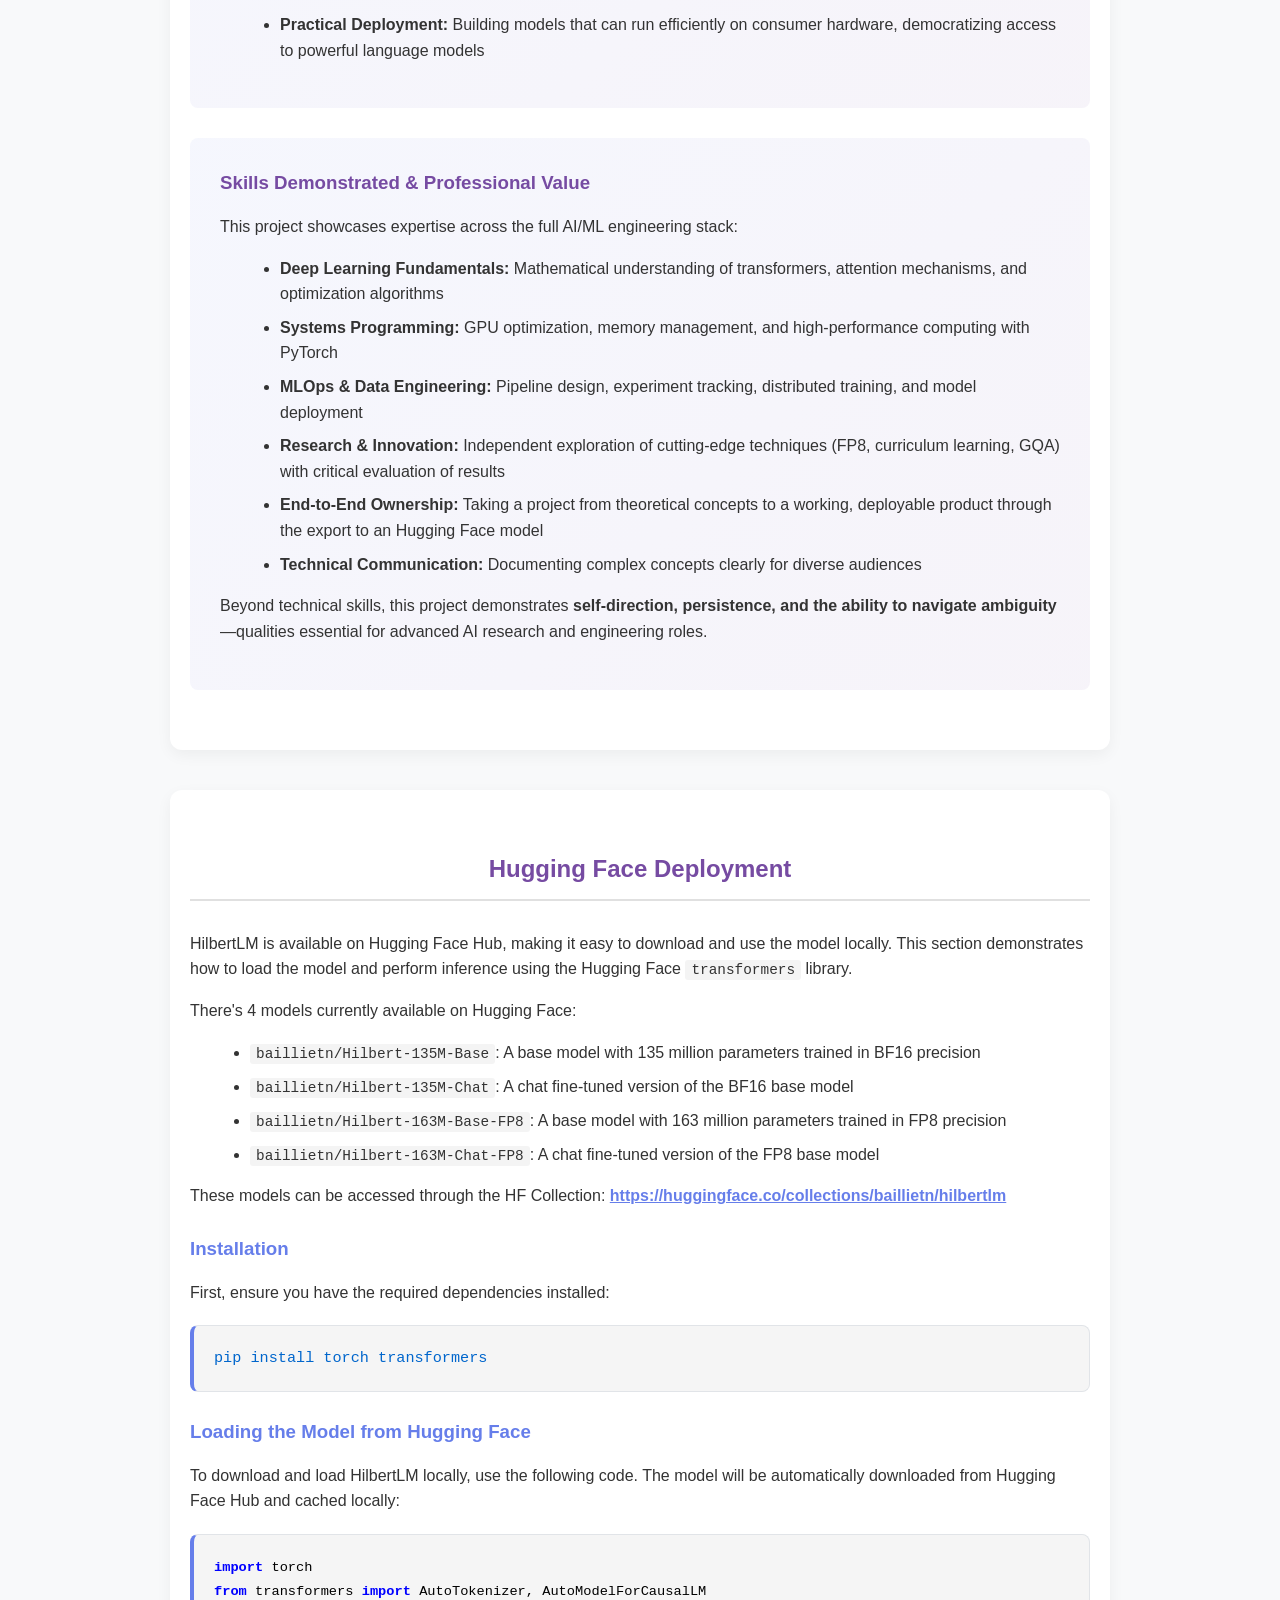
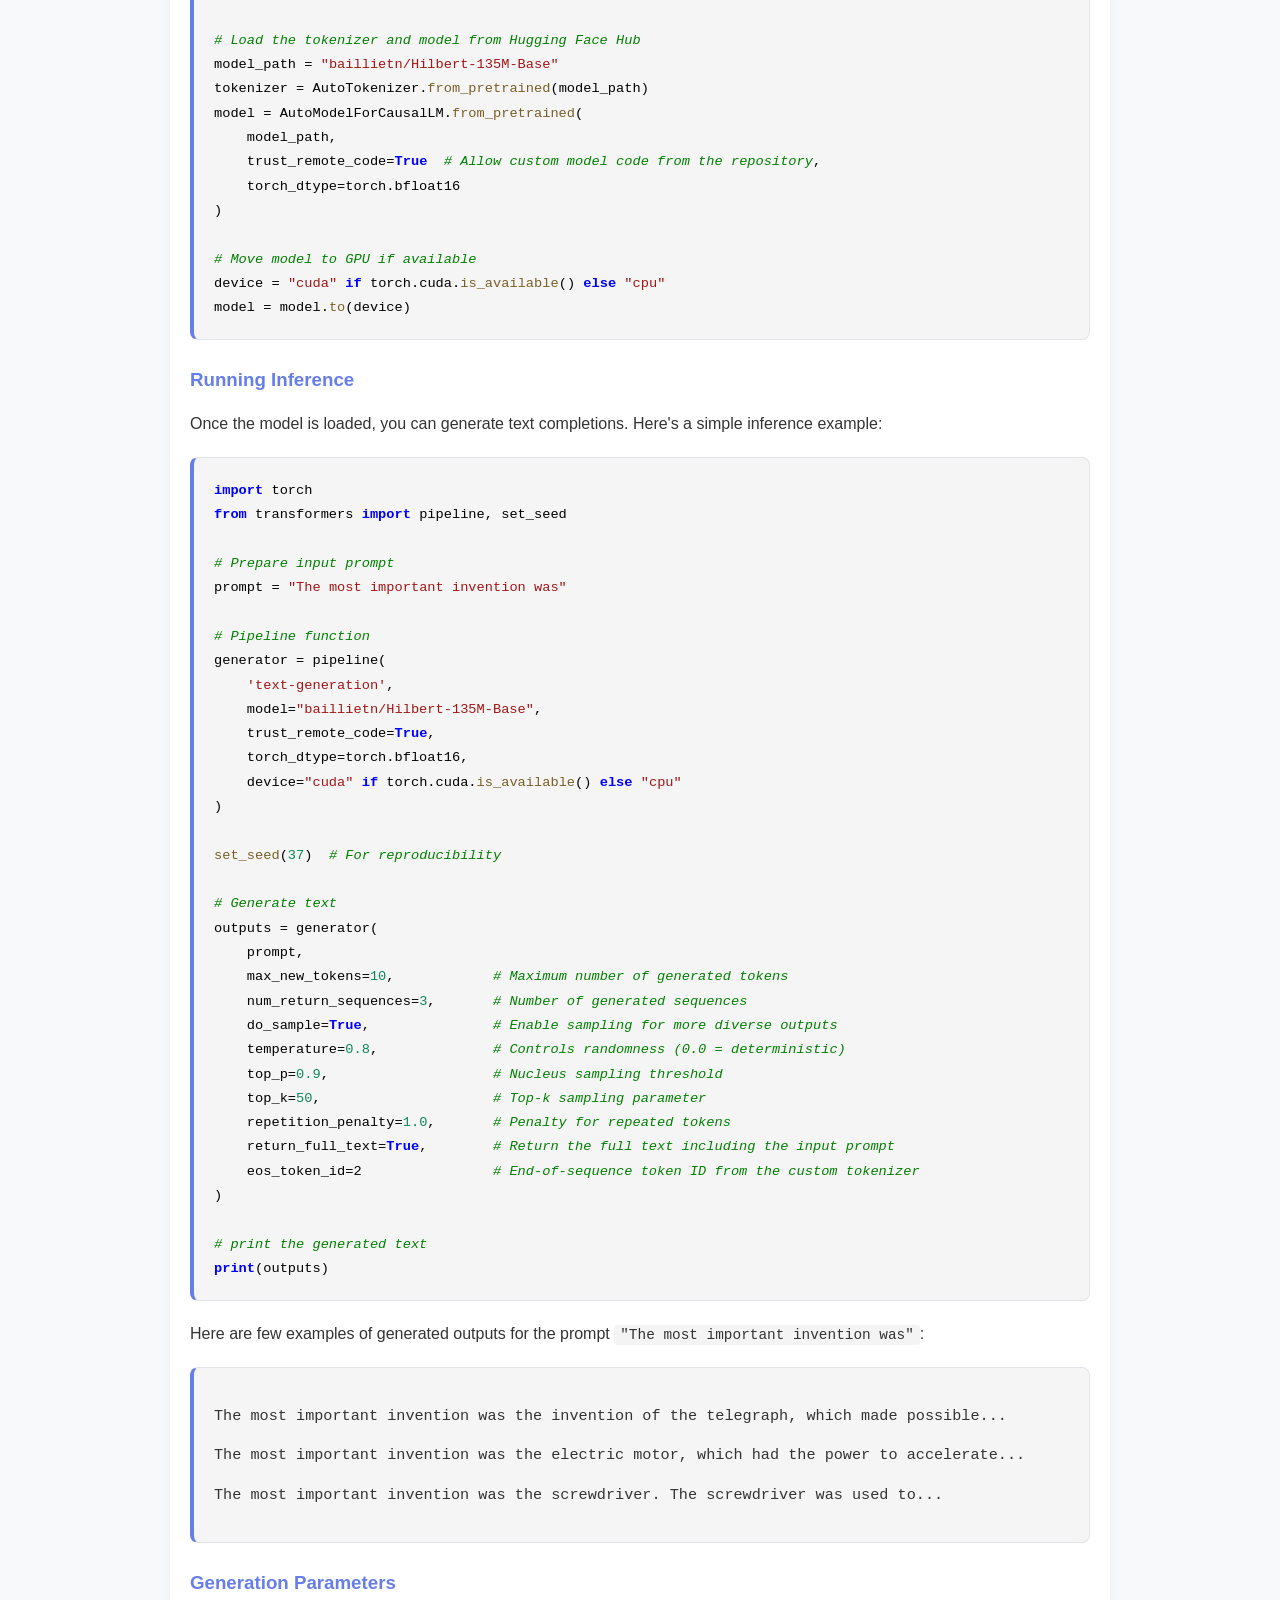
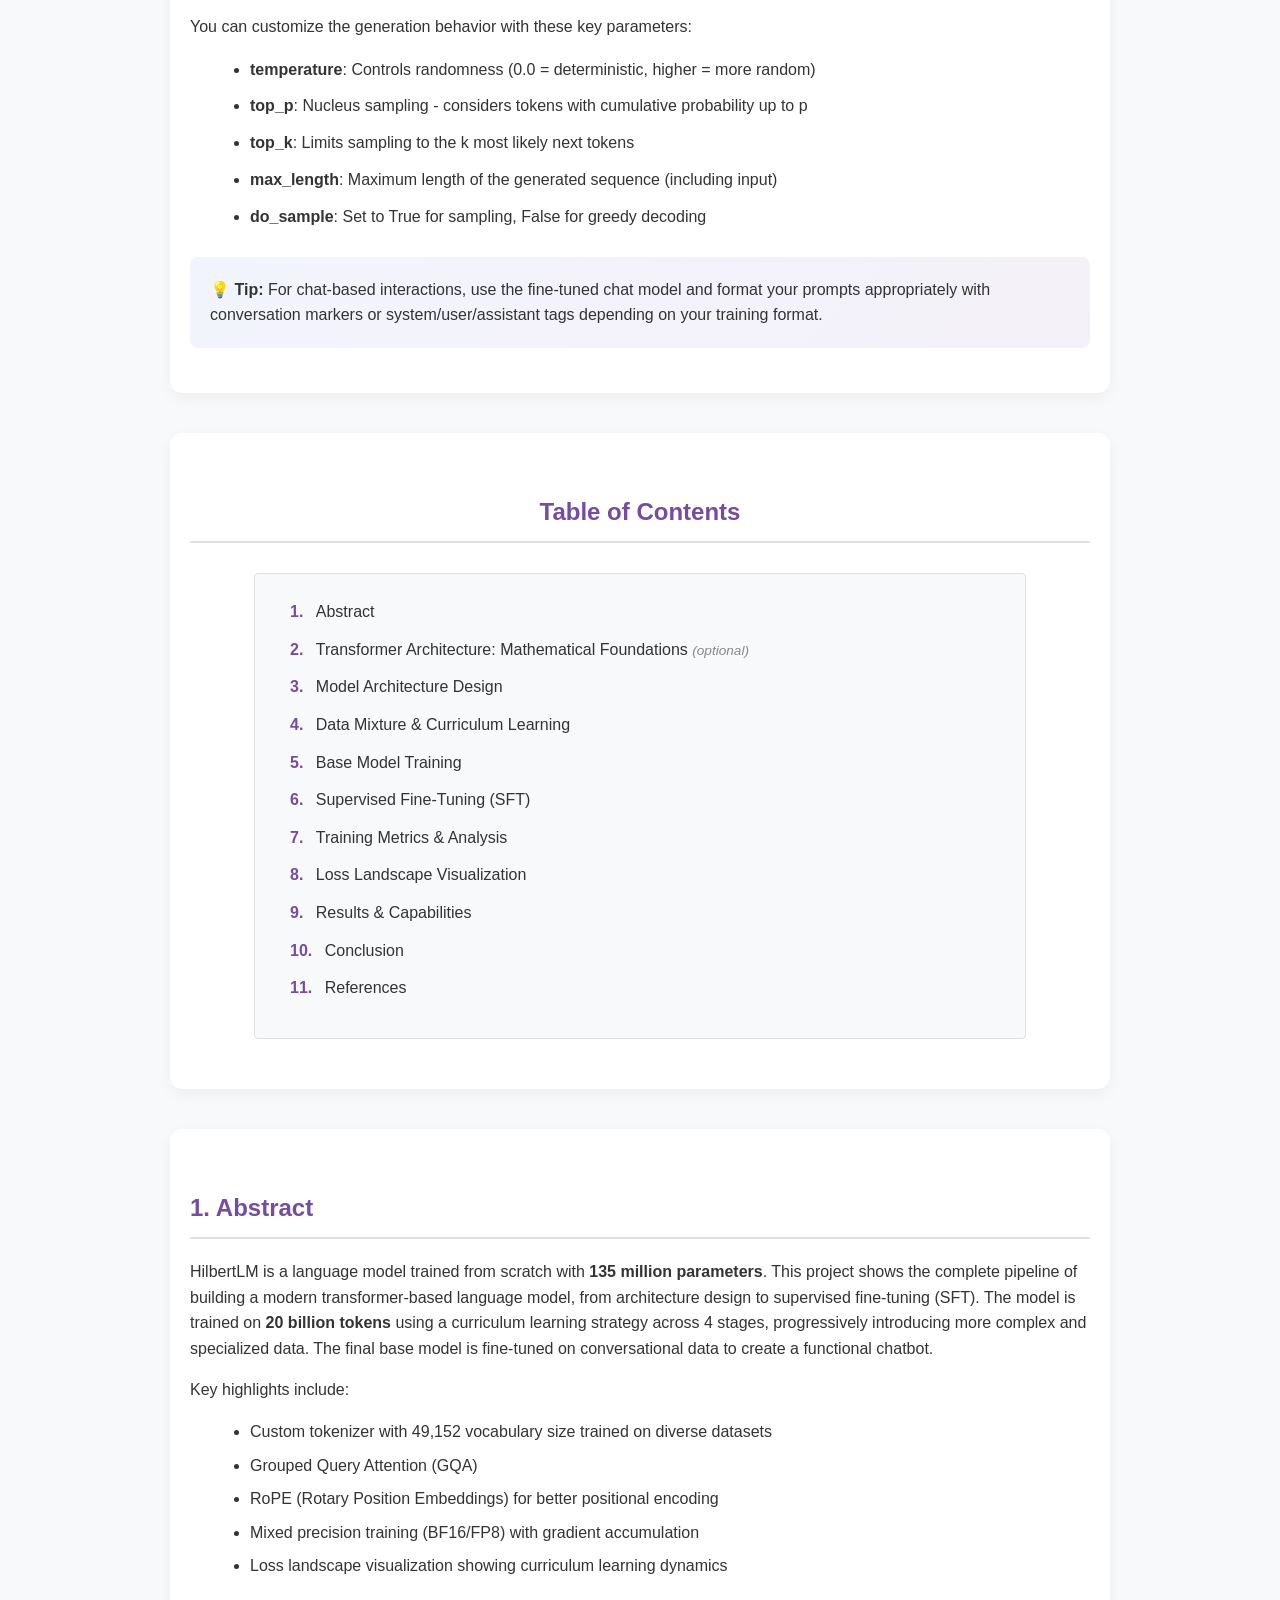
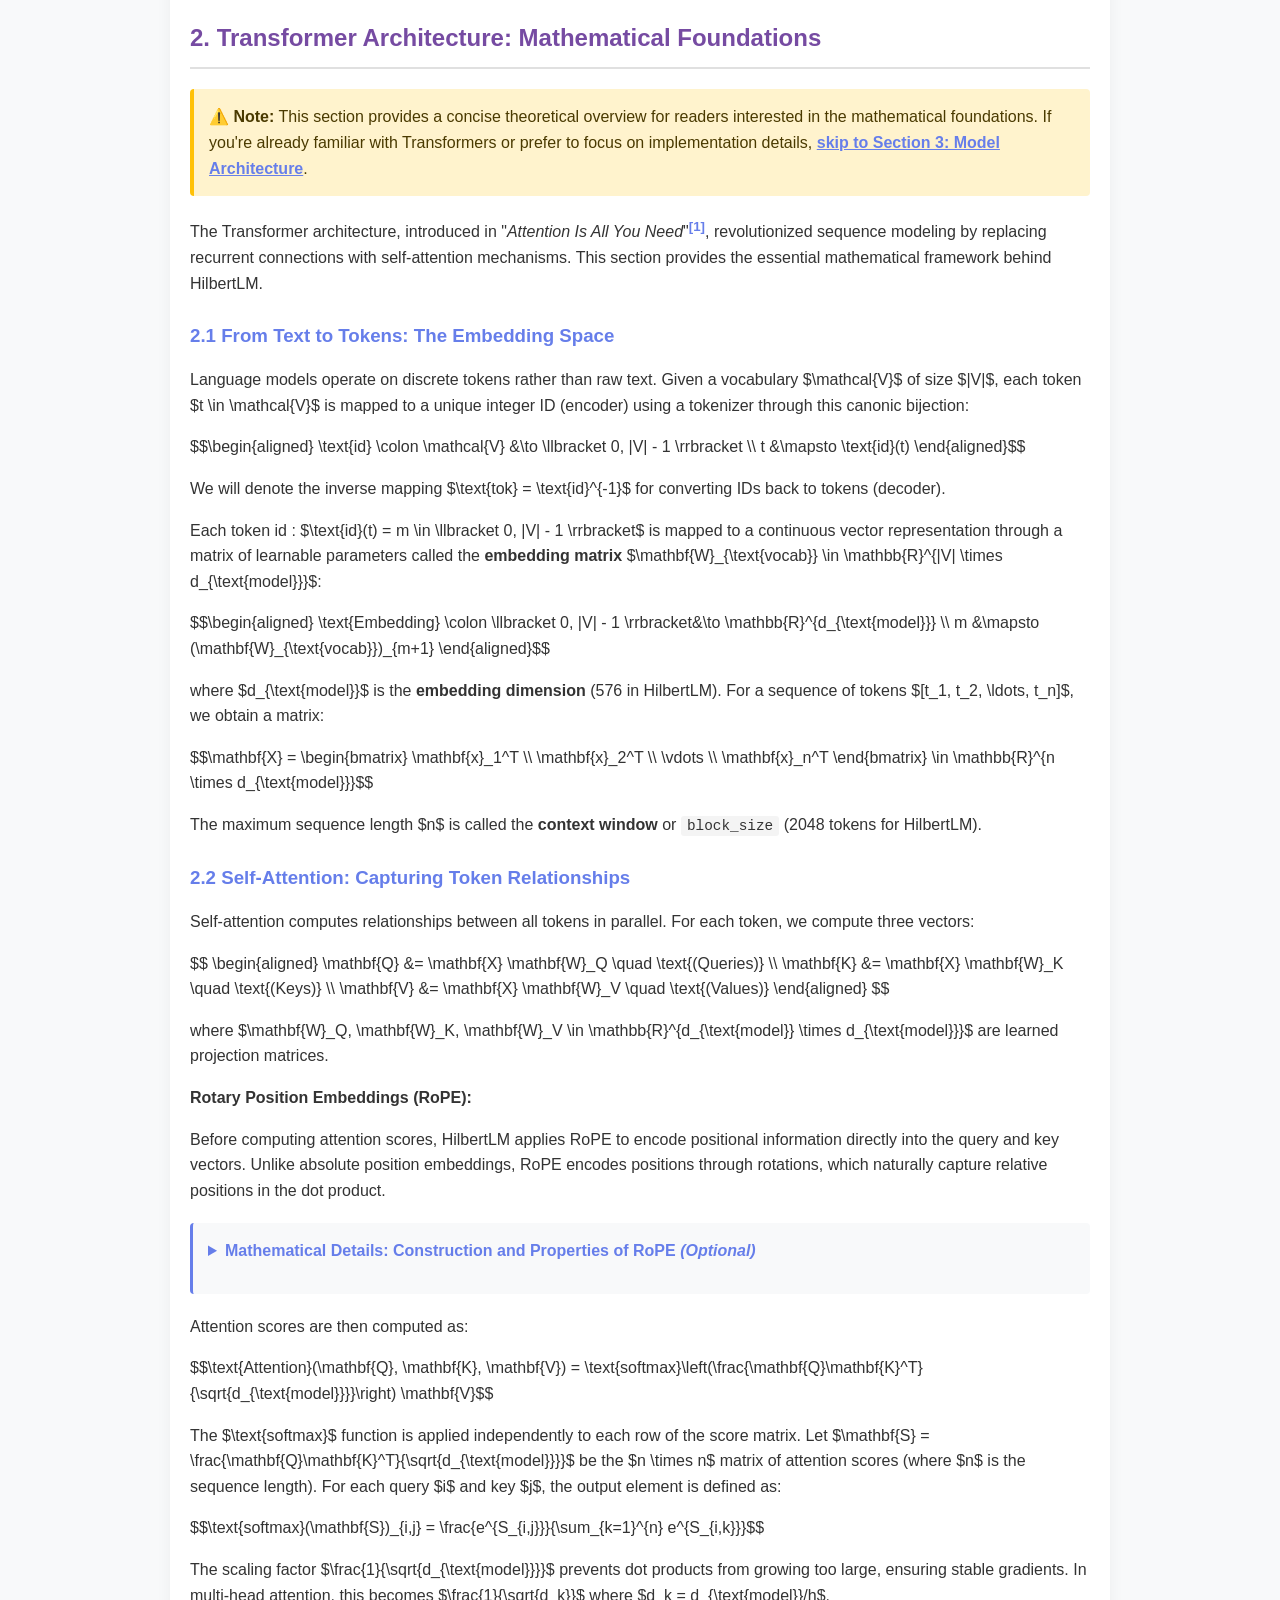
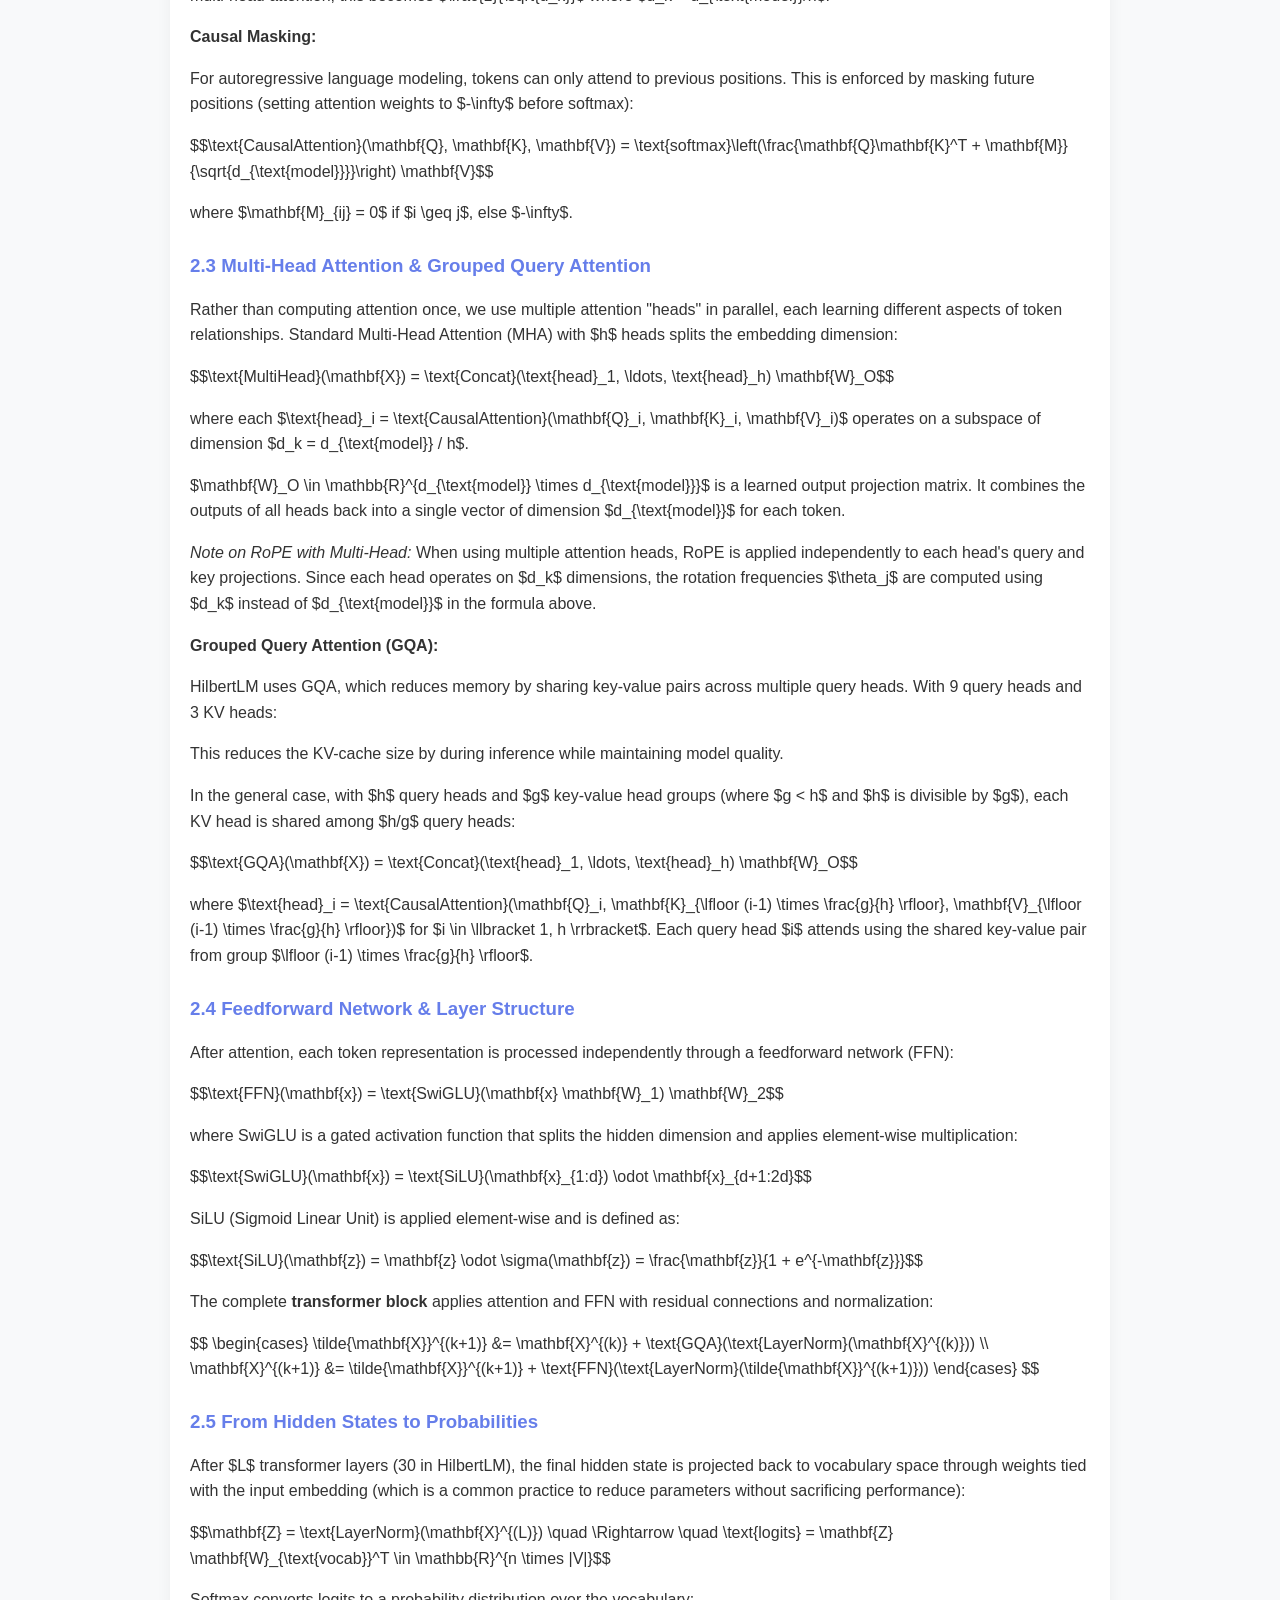
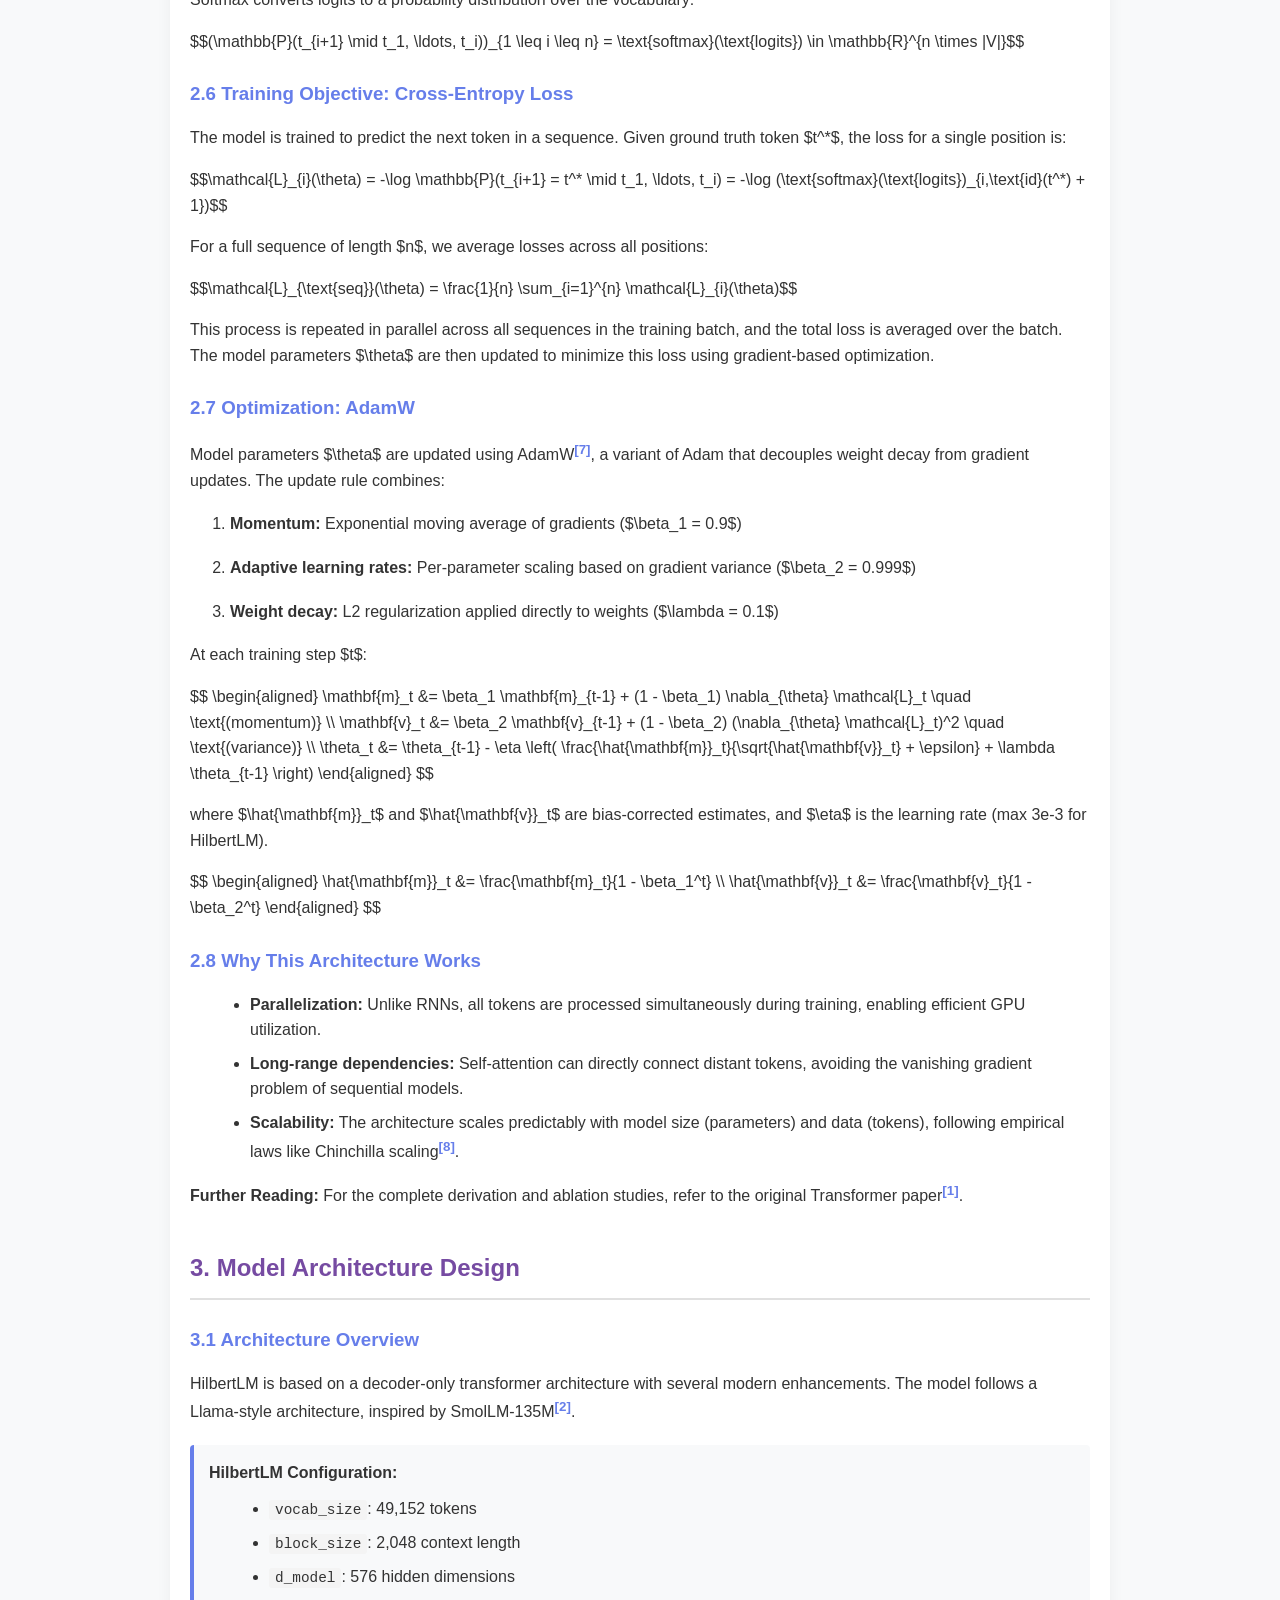
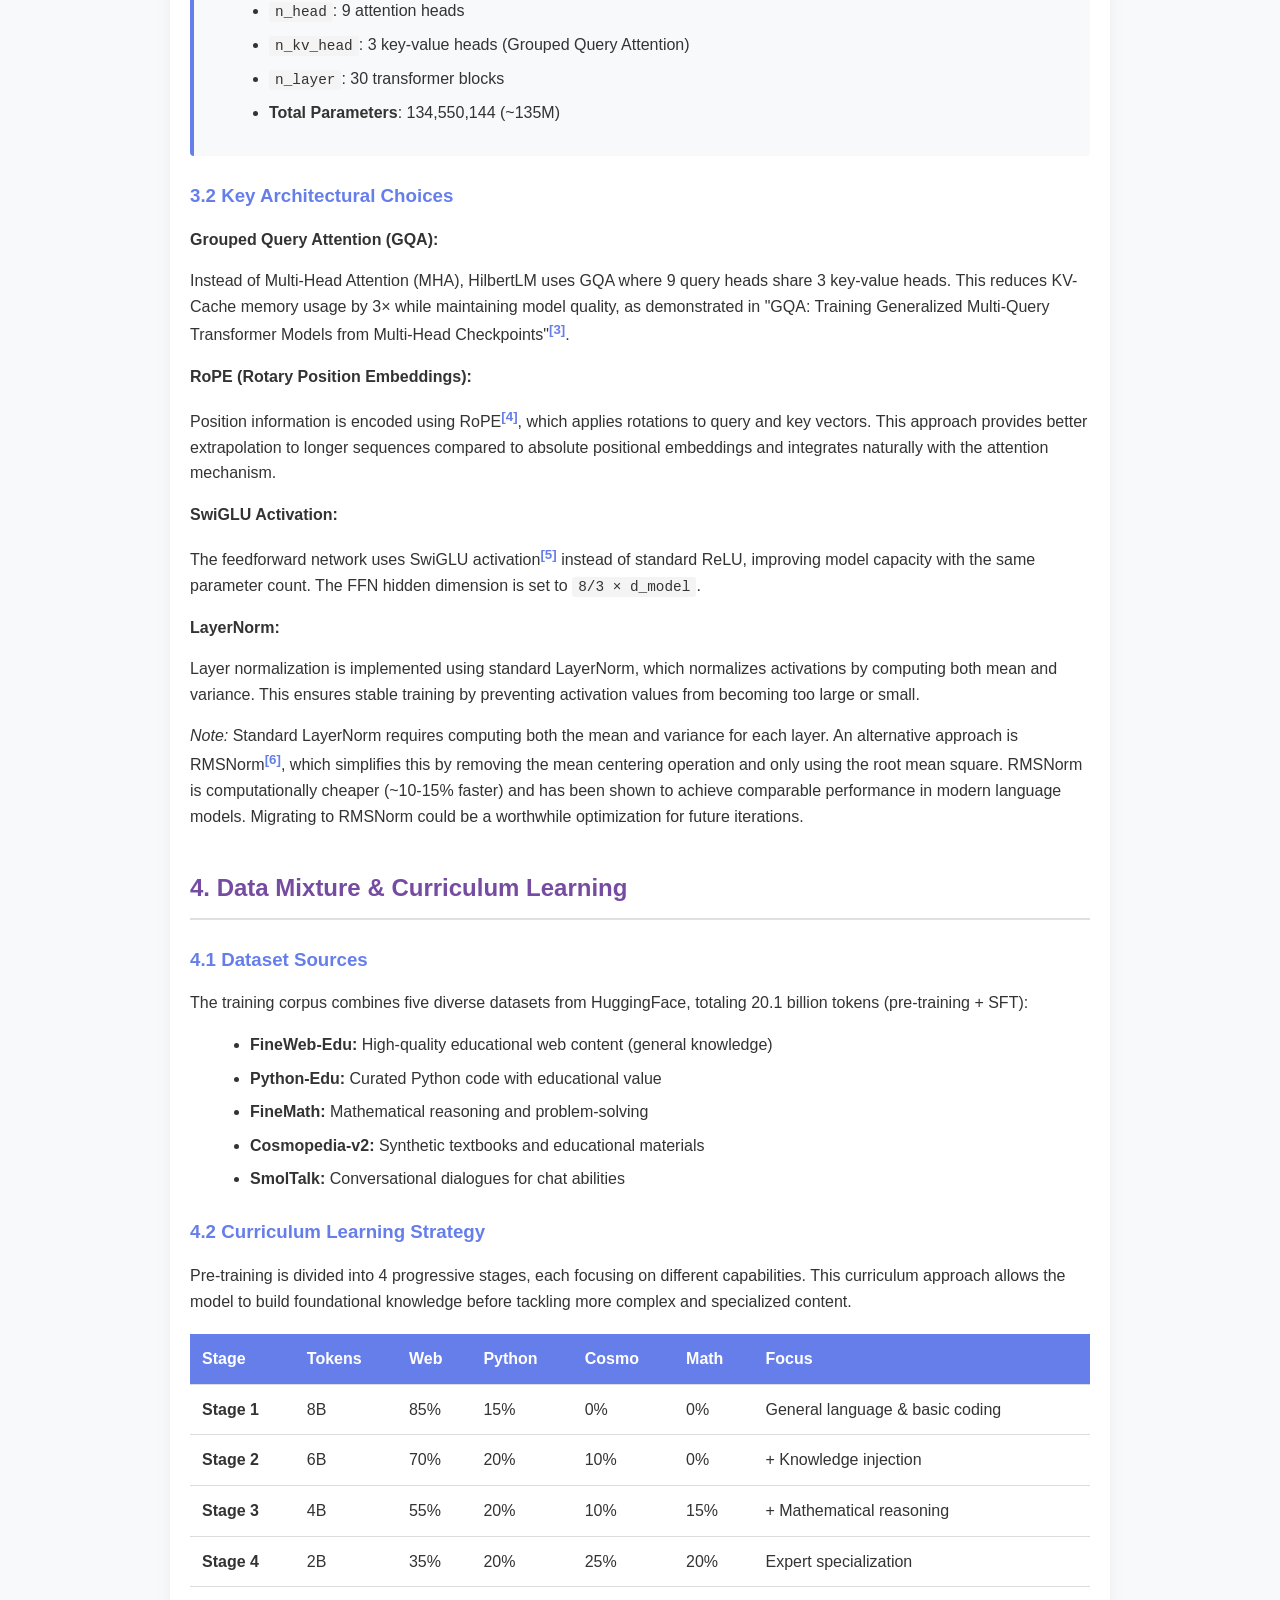
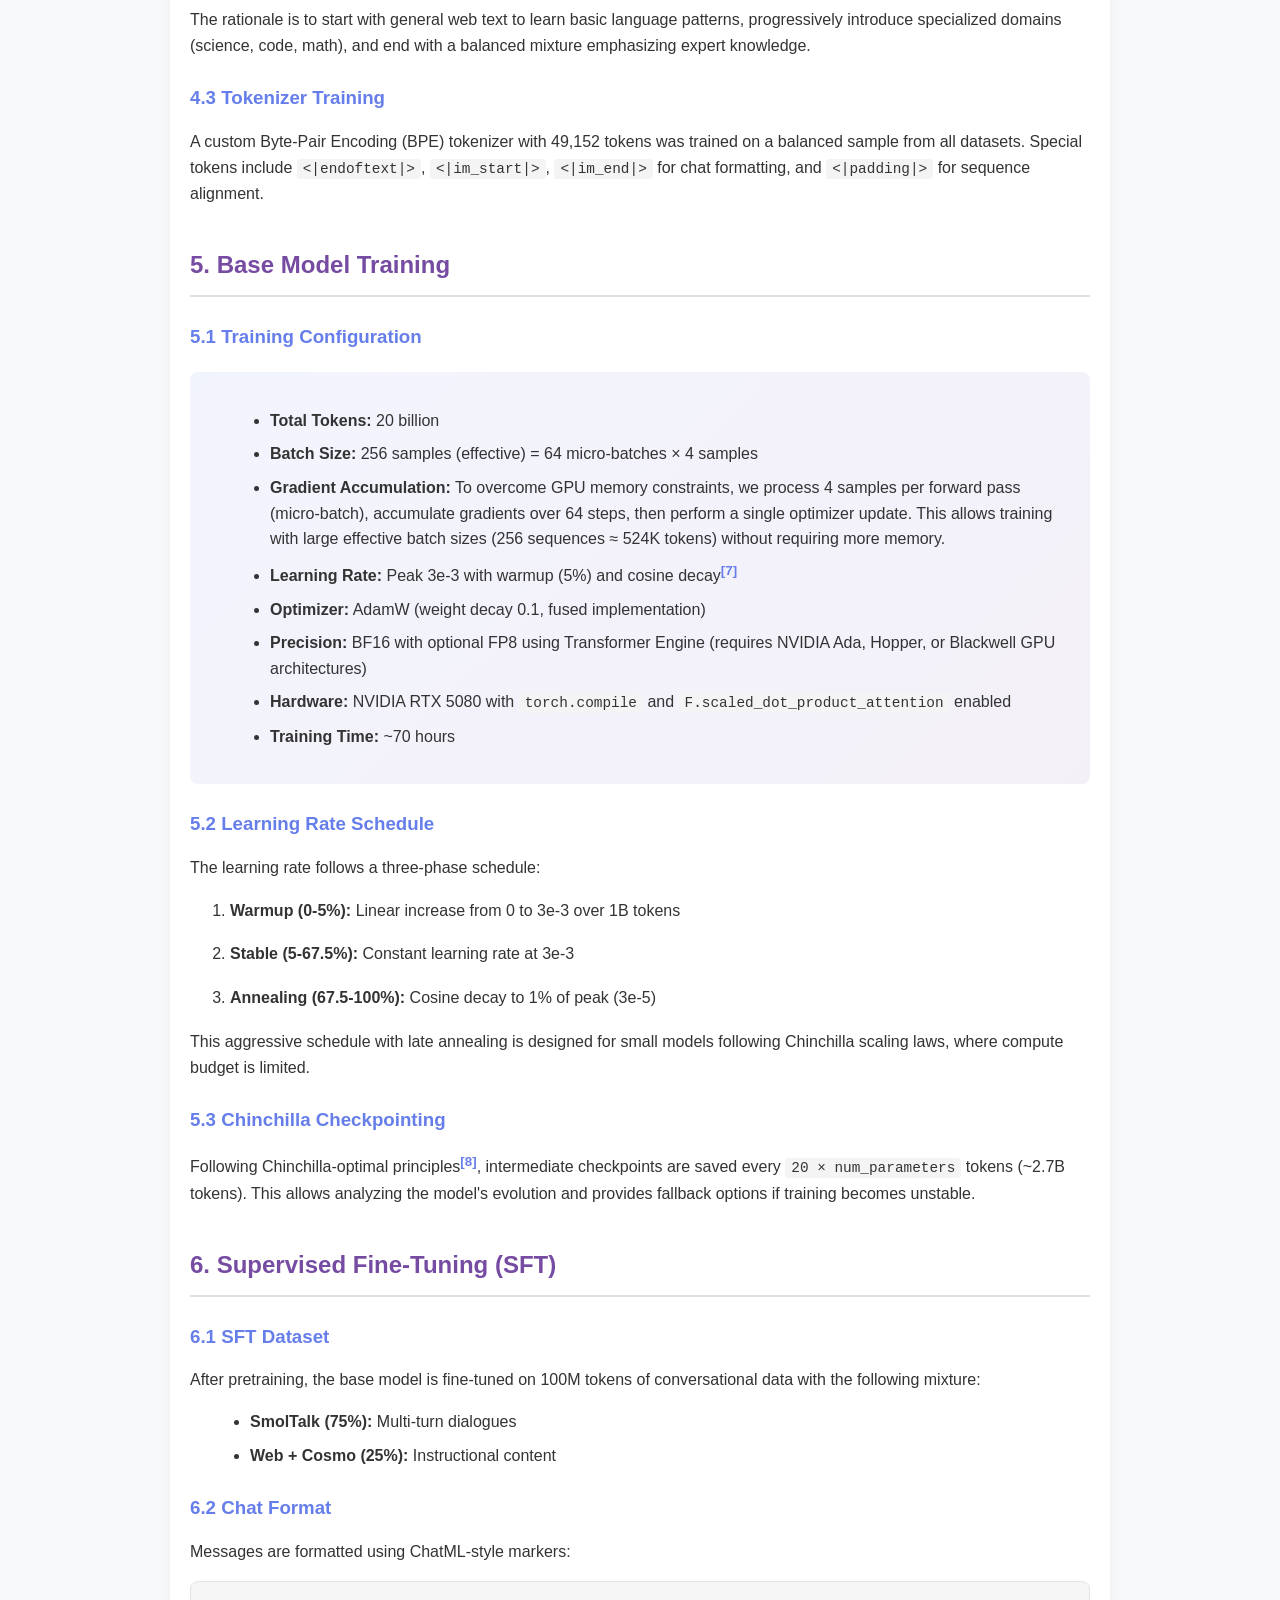
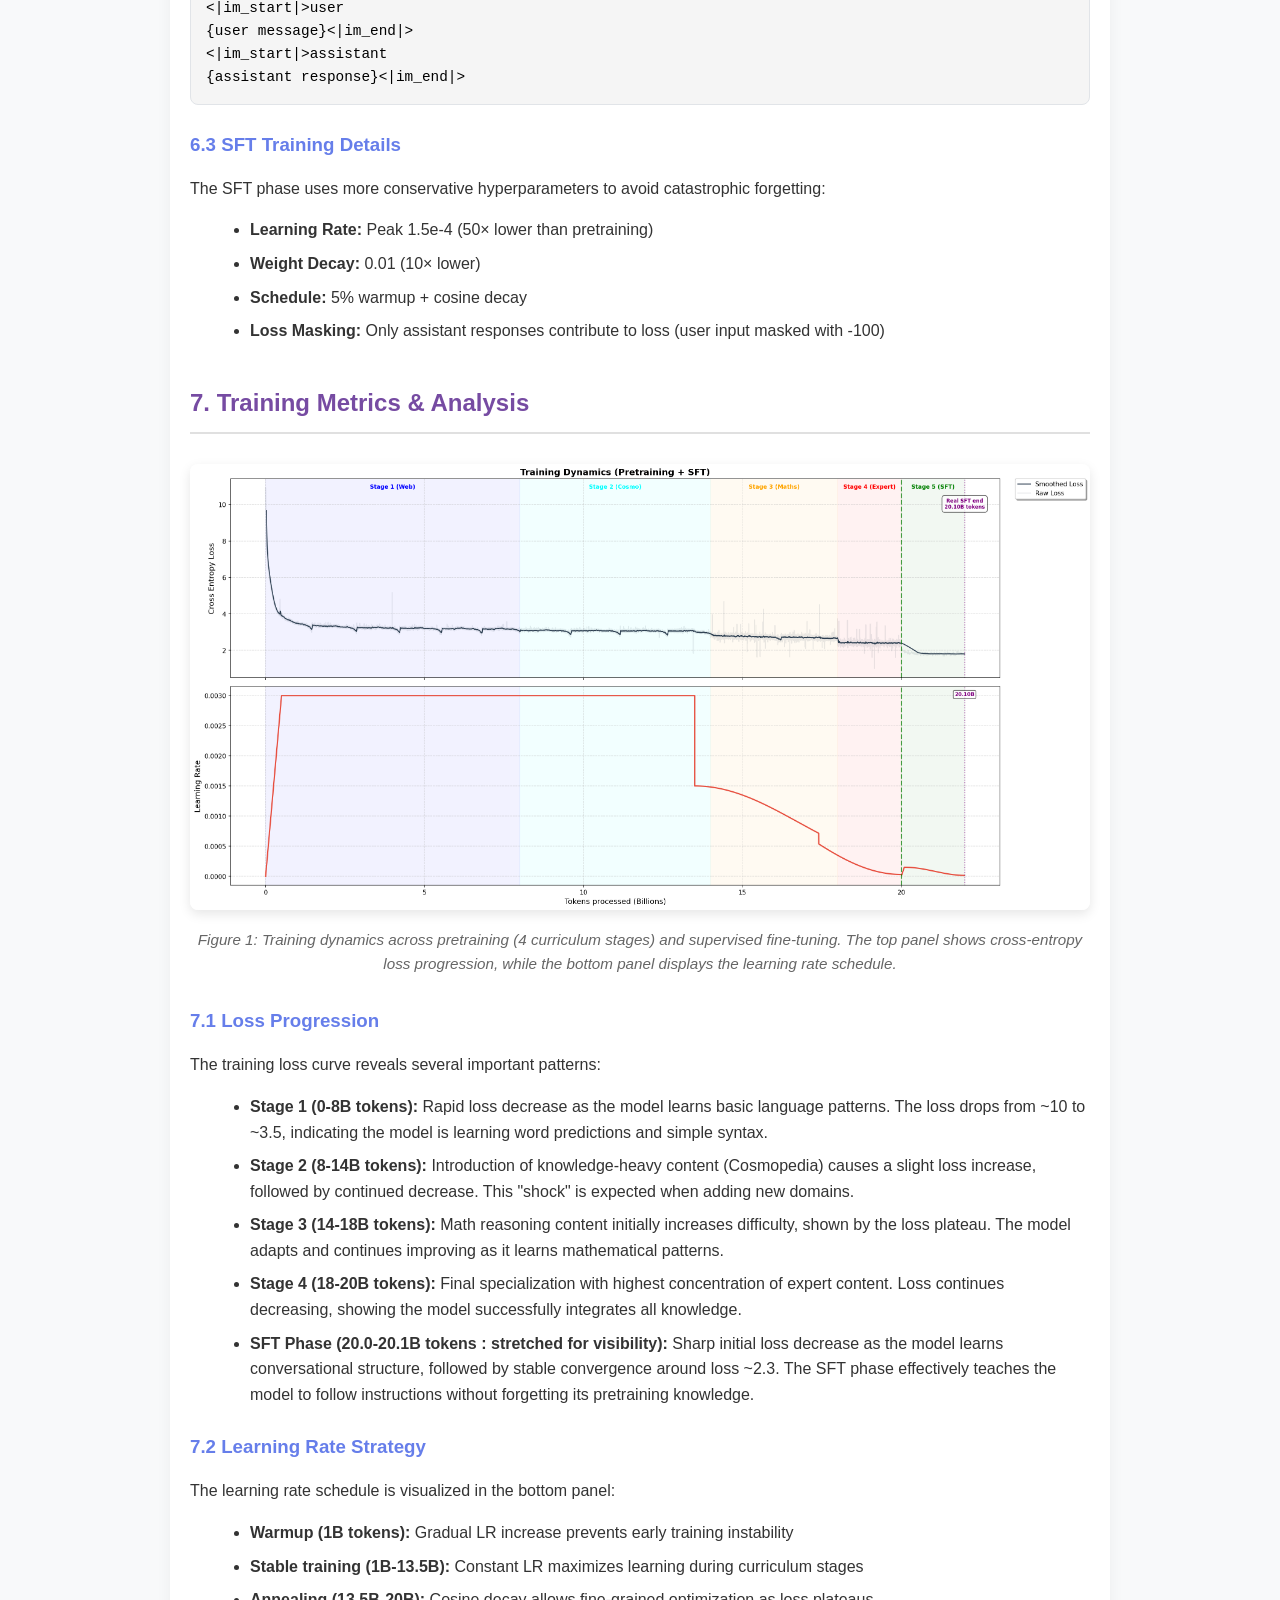
==== commit 64c92c29: "fix total trainable parameters" ====
--- a/index.html
+++ b/index.html
@@ -498,37 +498,37 @@
         @media (prefers-color-scheme: dark) {
             :root {
                 --page-text: #e5e7eb;
-                --page-bg: #0e1117;
-                --surface-bg: #151b24;
-                --surface-muted: #111720;
-                --feature-card-bg: linear-gradient(135deg, rgba(33, 47, 77, 0.9) 0%, rgba(45, 31, 70, 0.9) 100%);
-                --note-bg: #4f3f12;
-                --note-text: #fff3c6;
-                --note-border: #f5c84c;
-                --border-soft: #273245;
-                --border-table: #2f3b50;
-                --hover-row: #192233;
-                --inline-code-bg: #1f2937;
-                --caption-text: #b1b9c6;
+                --page-bg: #0b111d;
+                --surface-bg: #121a28;
+                --surface-muted: #0f1724;
+                --feature-card-bg: linear-gradient(135deg, rgba(34, 49, 78, 0.92) 0%, rgba(42, 30, 63, 0.92) 100%);
+                --note-bg: #433510;
+                --note-text: #fcefc0;
+                --note-border: #cfa245;
+                --border-soft: #243247;
+                --border-table: #2b3a52;
+                --hover-row: #162033;
+                --inline-code-bg: #1a2536;
+                --caption-text: #aab6c8;
                 --toc-link: #e5e7eb;
-                --toc-note: #9aa6b8;
-                --highlight-bg: #4f3f12;
-                --highlight-text: #fff3c6;
-                --terminal-bg: #0f1726;
-                --terminal-text: #d2d9e6;
-                --code-bg: #0f1726;
-                --code-text: #e8edf5;
-                --code-border: #2a3448;
-                --kw: #7aa2ff;
-                --fn: #d4b27d;
-                --str: #f39b9b;
-                --comment: #73c991;
-                --var: #9ecbff;
-                --num: #8cd6a8;
+                --toc-note: #93a1b7;
+                --highlight-bg: #433510;
+                --highlight-text: #fcefc0;
+                --terminal-bg: #0c1525;
+                --terminal-text: #d0d9e8;
+                --code-bg: #0c1525;
+                --code-text: #e6ecf6;
+                --code-border: #27354c;
+                --kw: #7b9dff;
+                --fn: #d3b07b;
+                --str: #f1a5a5;
+                --comment: #76c79b;
+                --var: #9fc7ff;
+                --num: #90d5ae;
                 --op: #e8edf5;
-                --link-accent: #9fb6ff;
-                --tip-bg: linear-gradient(135deg, rgba(33, 47, 77, 0.9) 0%, rgba(45, 31, 70, 0.9) 100%);
-                --hero-gradient: linear-gradient(135deg, #182744 0%, #2b1d42 100%);
+                --link-accent: #a4bcff;
+                --tip-bg: linear-gradient(135deg, rgba(34, 49, 78, 0.92) 0%, rgba(42, 30, 63, 0.92) 100%);
+                --hero-gradient: linear-gradient(135deg, #101d34 0%, #261a3d 100%);
             }
 
             .btn-demo {
@@ -678,9 +678,9 @@
             <li><code>baillietn/Hilbert-135M-Base</code>: A base model with 135 million parameters trained in BF16
                 precision</li>
             <li><code>baillietn/Hilbert-135M-Chat</code>: A chat fine-tuned version of the BF16 base model</li>
-            <li><code>baillietn/Hilbert-162M-Base-FP8</code>: A base model with 162 million parameters trained in FP8
+            <li><code>baillietn/Hilbert-163M-Base-FP8</code>: A base model with 163 million parameters trained in FP8
                 precision</li>
-            <li><code>baillietn/Hilbert-162M-Chat-FP8</code>: A chat fine-tuned version of the FP8 base model</li>
+            <li><code>baillietn/Hilbert-163M-Chat-FP8</code>: A chat fine-tuned version of the FP8 base model</li>
         </ul>
 
         These models can be accessed through the HF Collection: <a
@@ -1246,7 +1246,7 @@
                         <li><code>n_head</code>: 9 attention heads</li>
                         <li><code>n_kv_head</code>: 3 key-value heads (Grouped Query Attention)</li>
                         <li><code>n_layer</code>: 30 transformer blocks</li>
-                        <li><strong>Total Parameters</strong>: 135,561,216 (~135M)</li>
+                        <li><strong>Total Parameters</strong>: 134,550,144 (~135M)</li>
                     </ul>
                 </div>
 
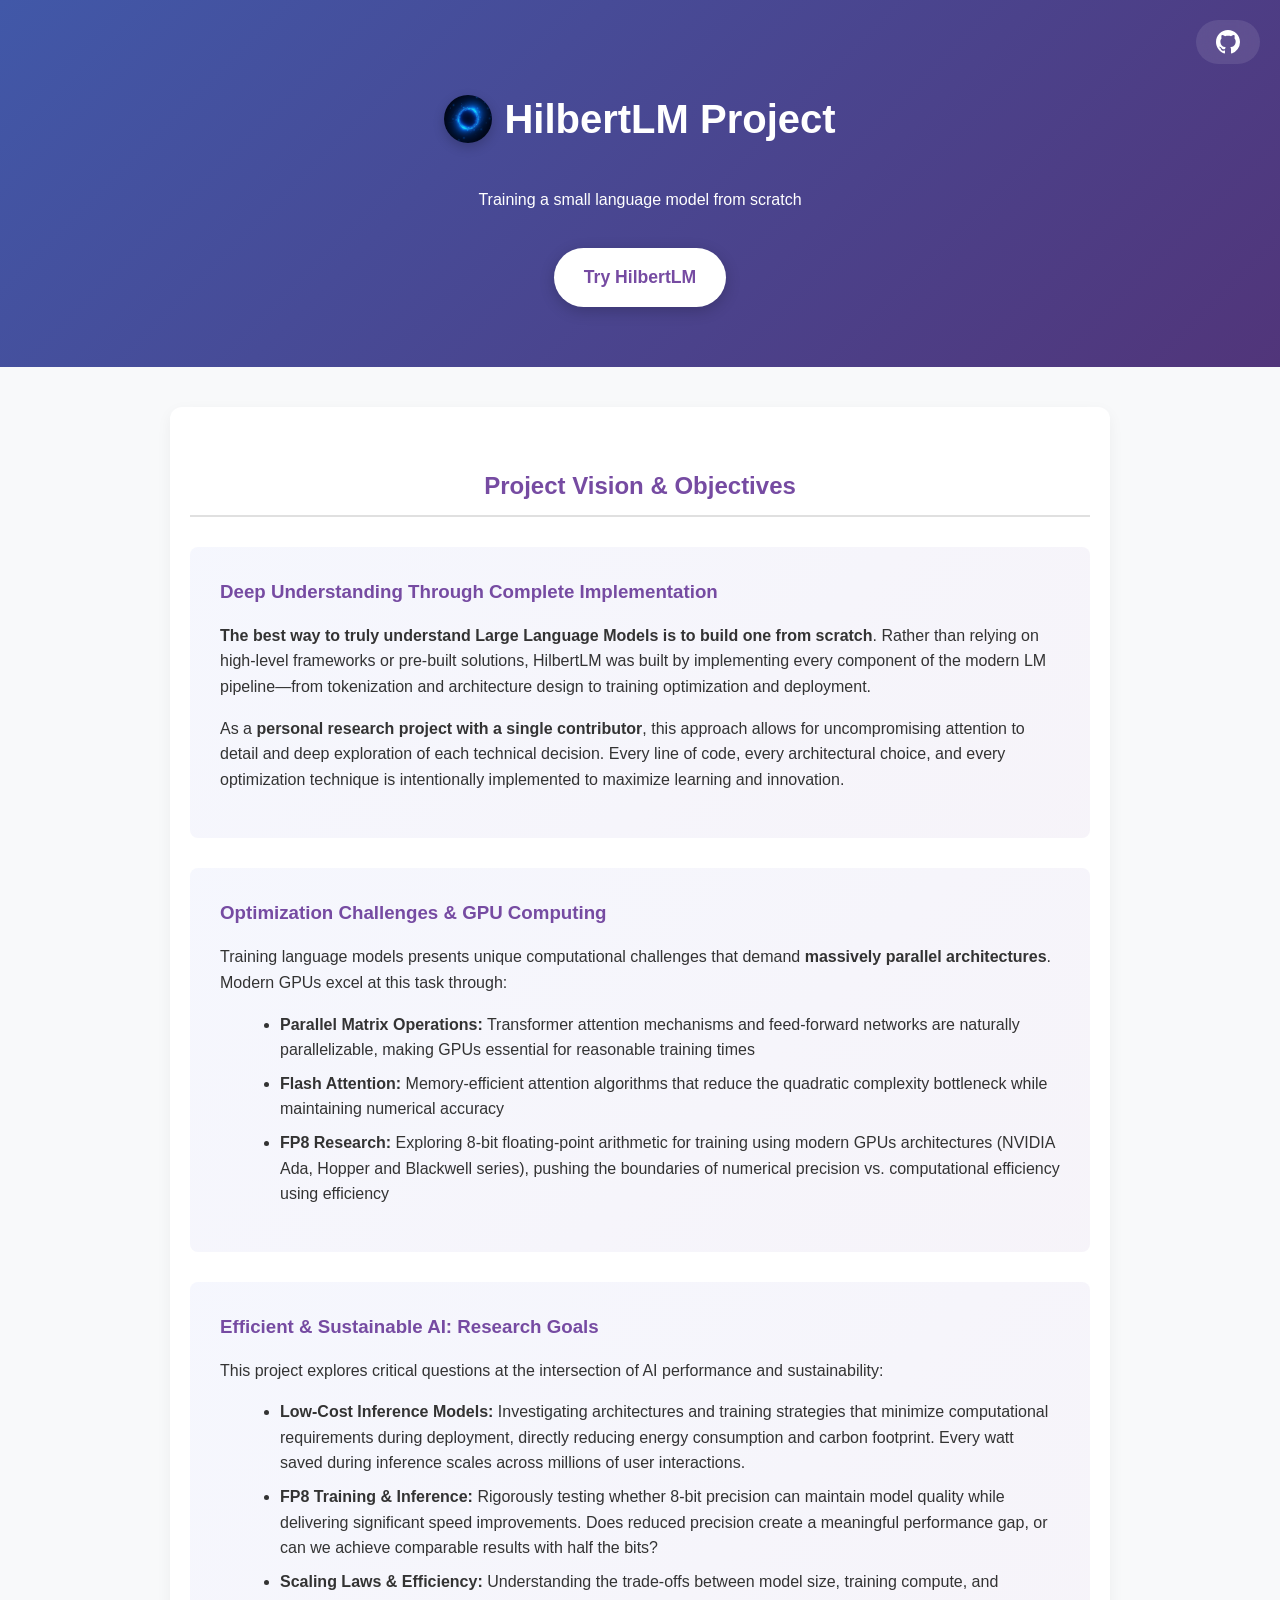
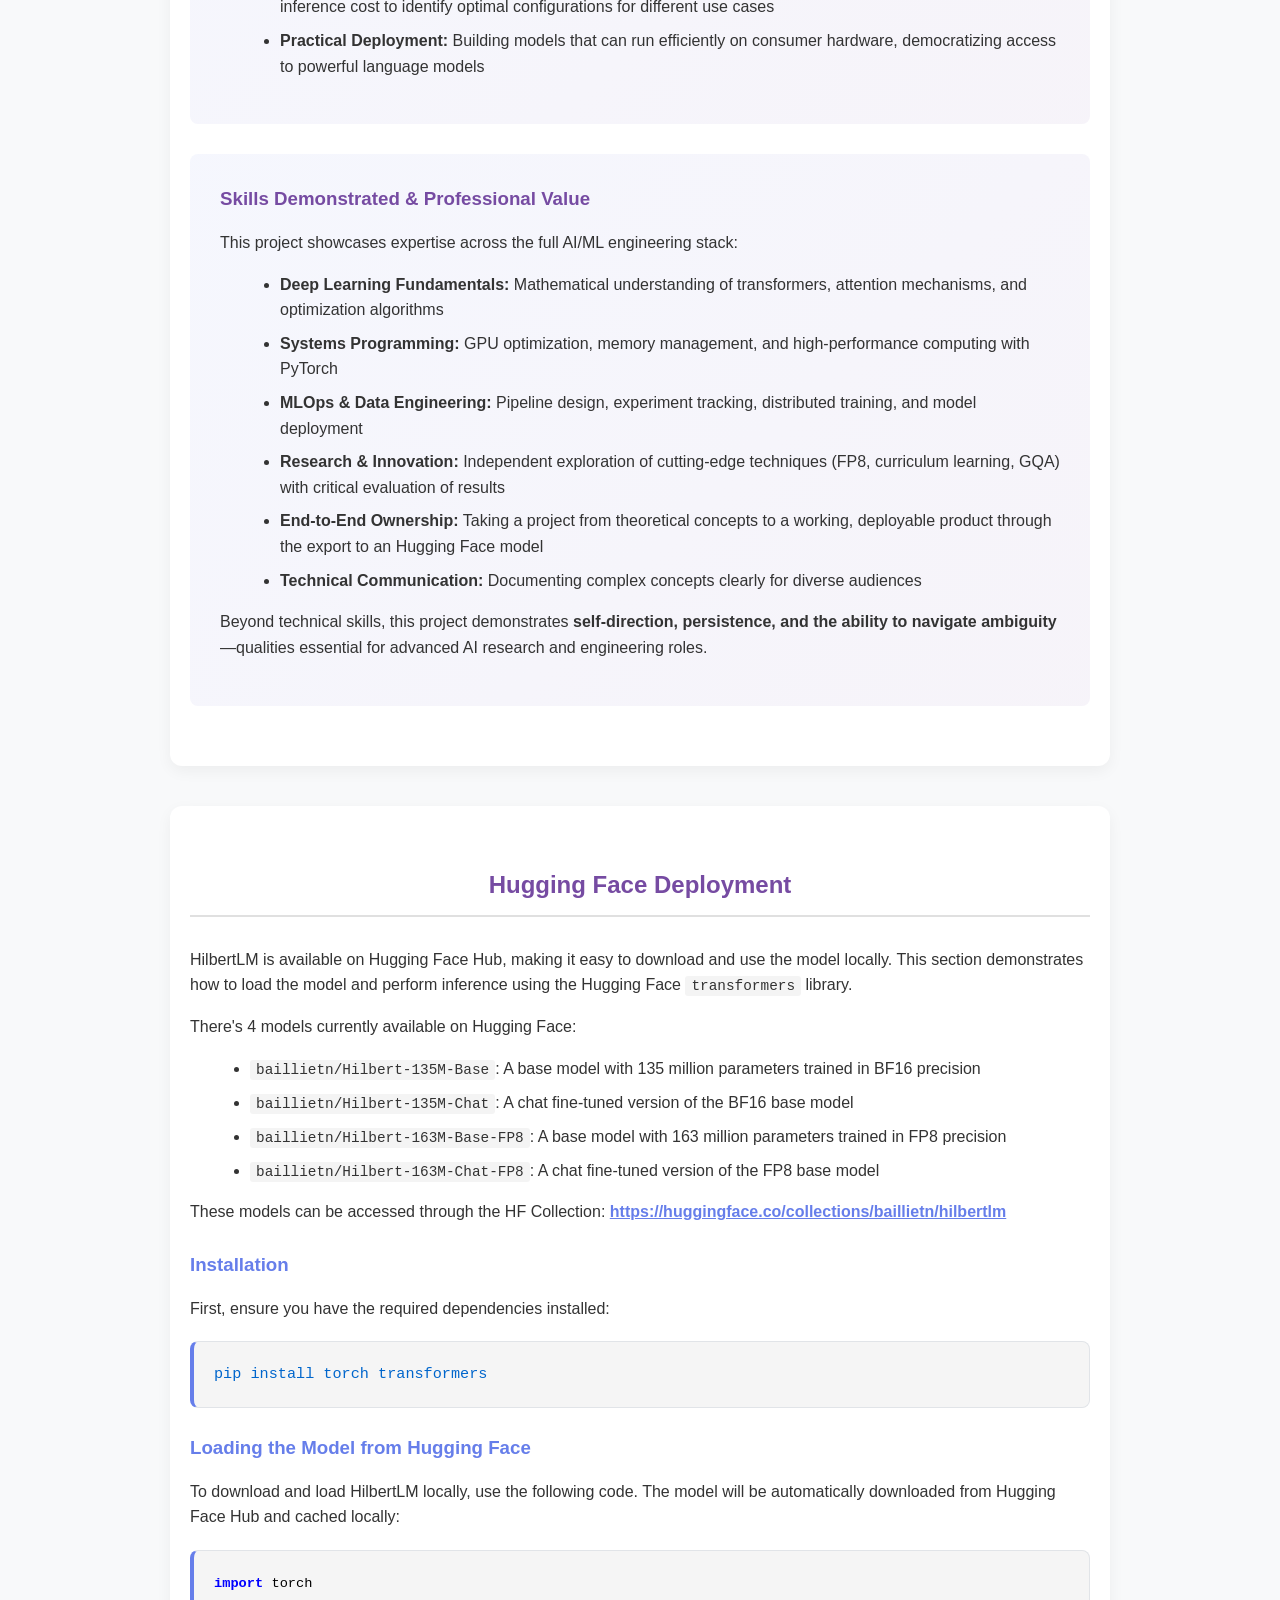
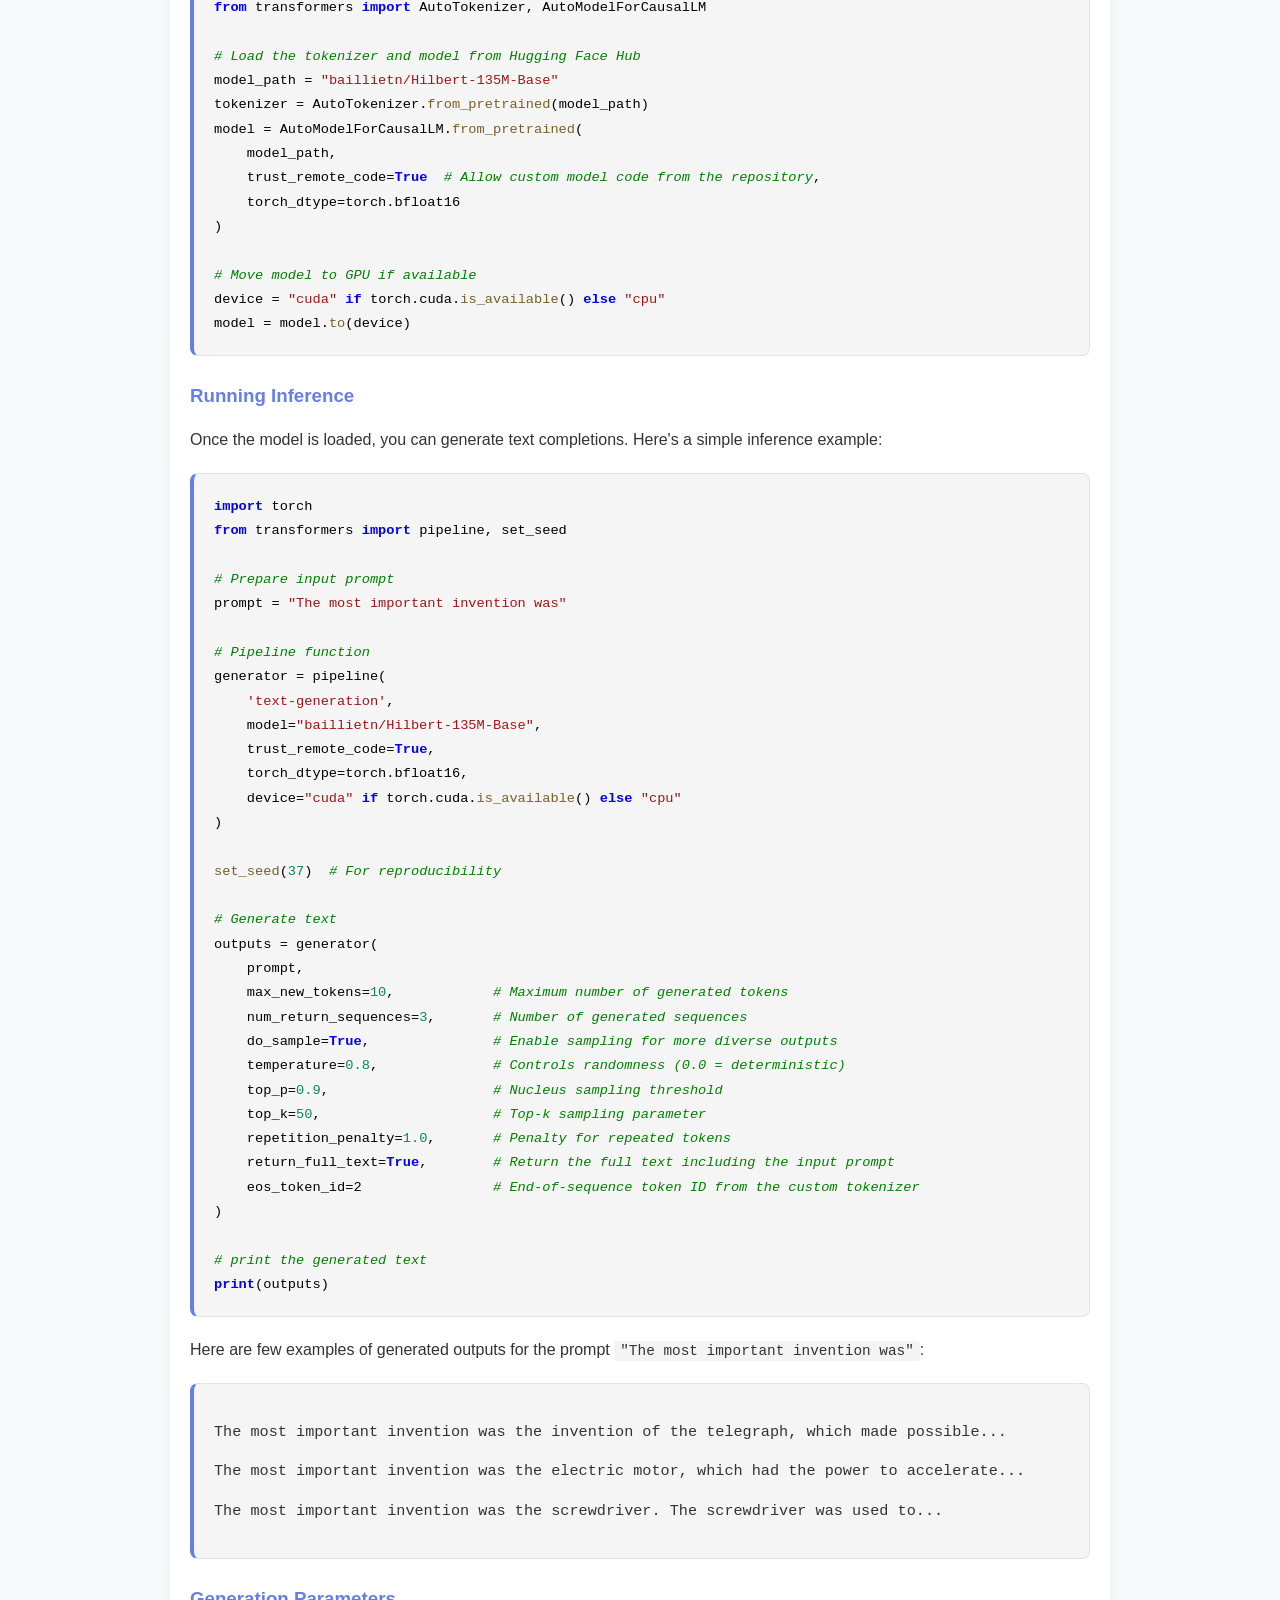
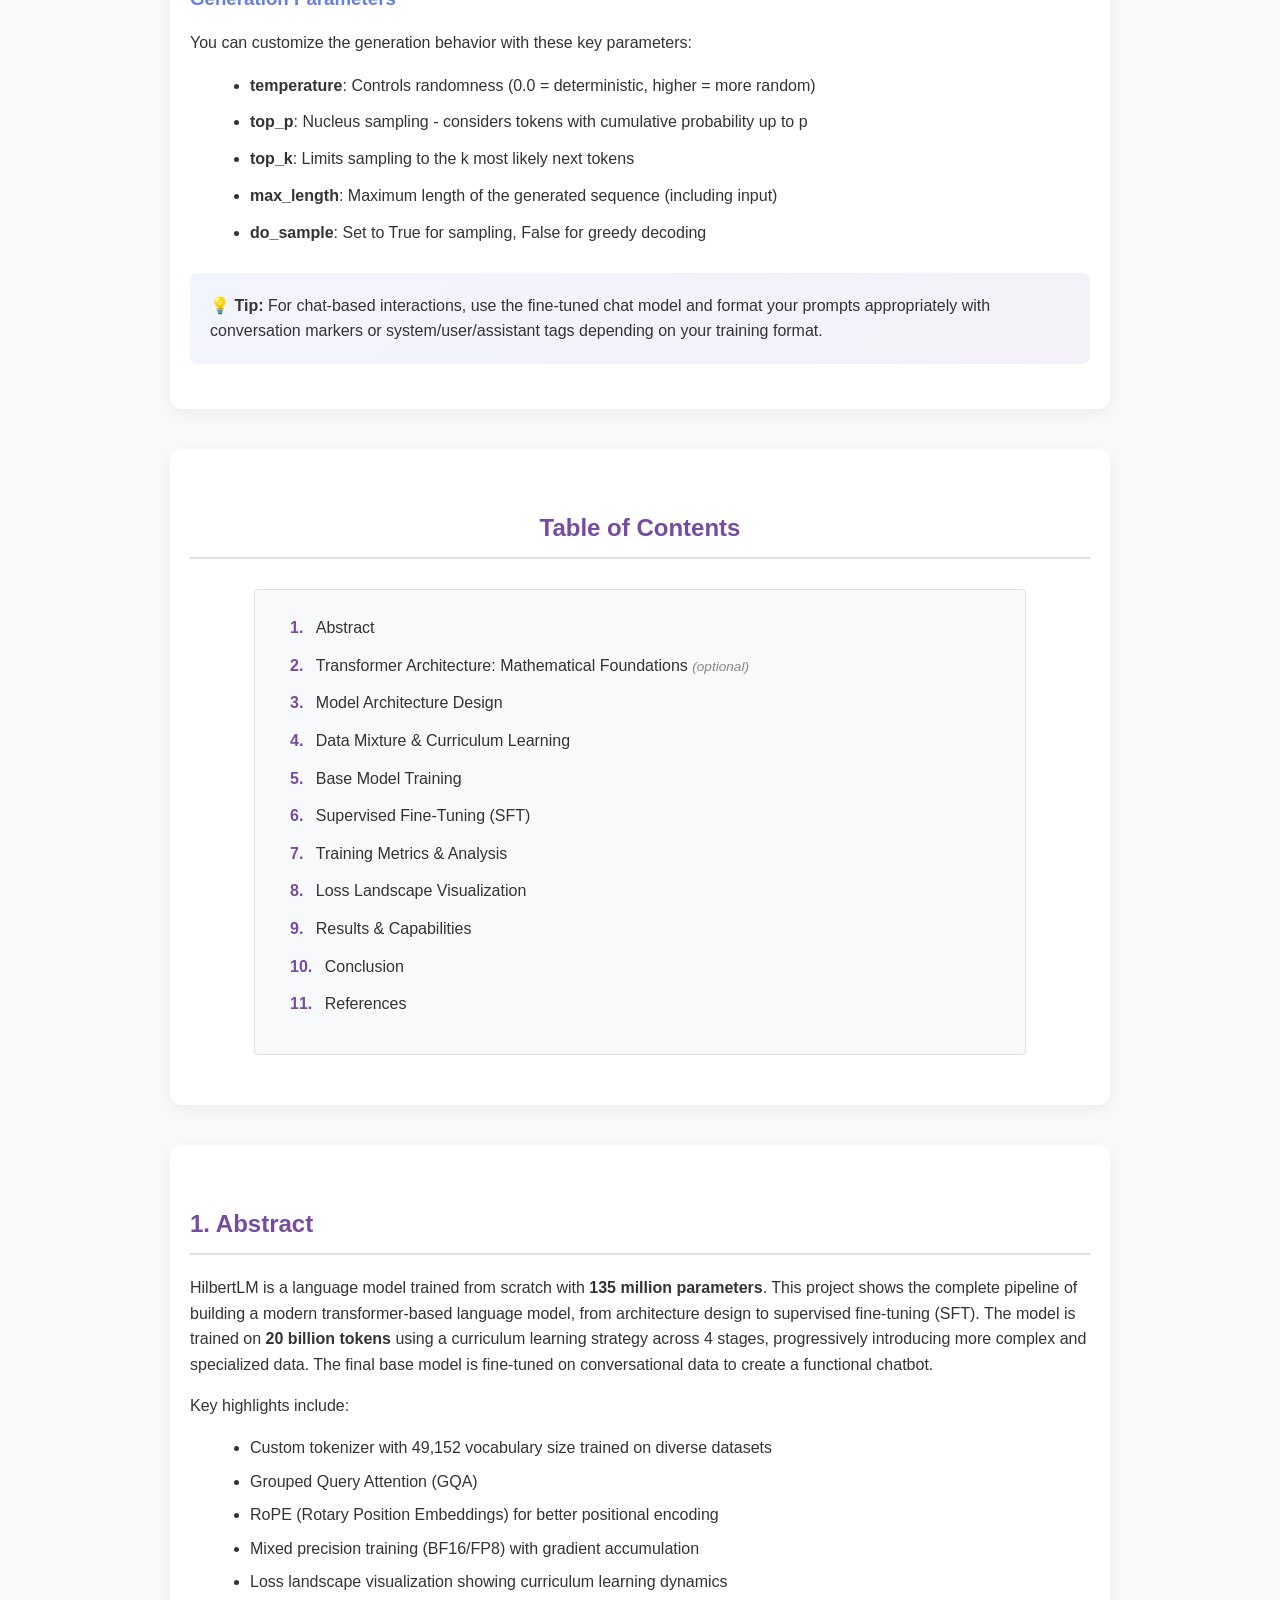
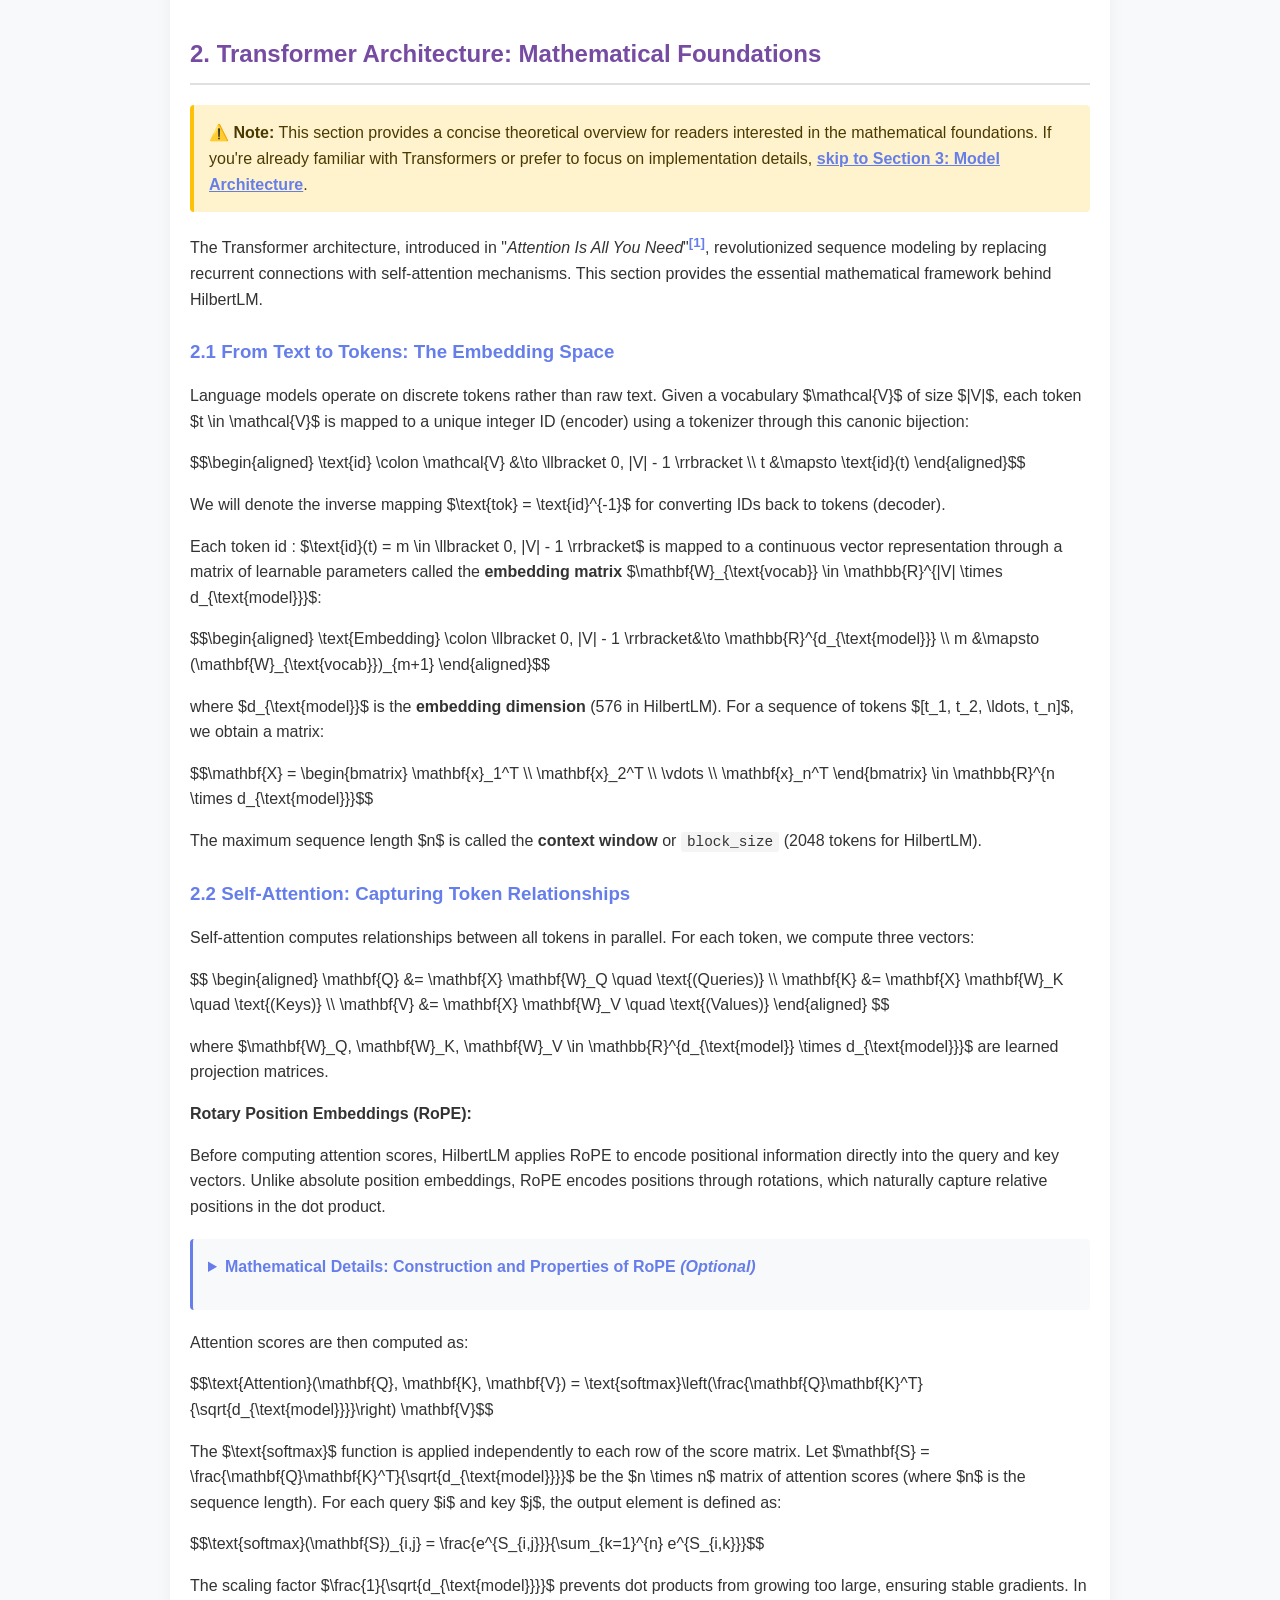
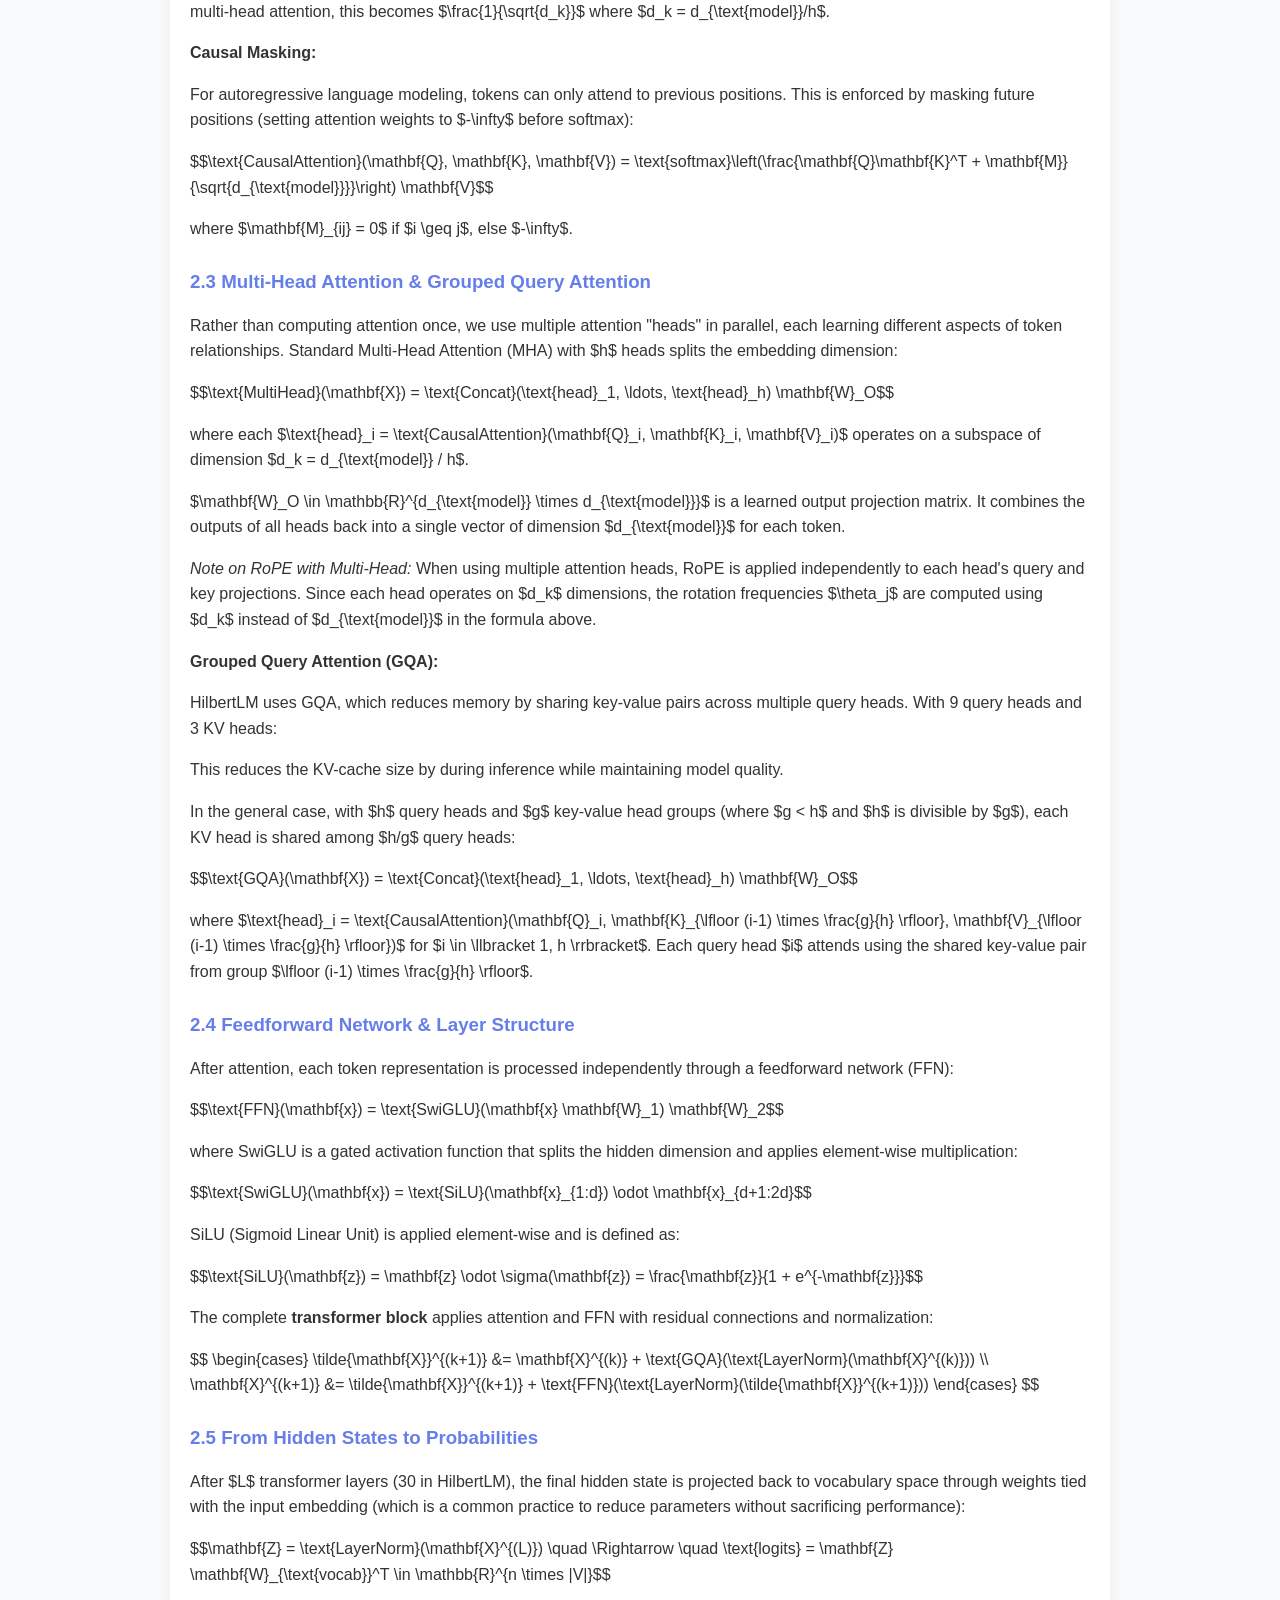
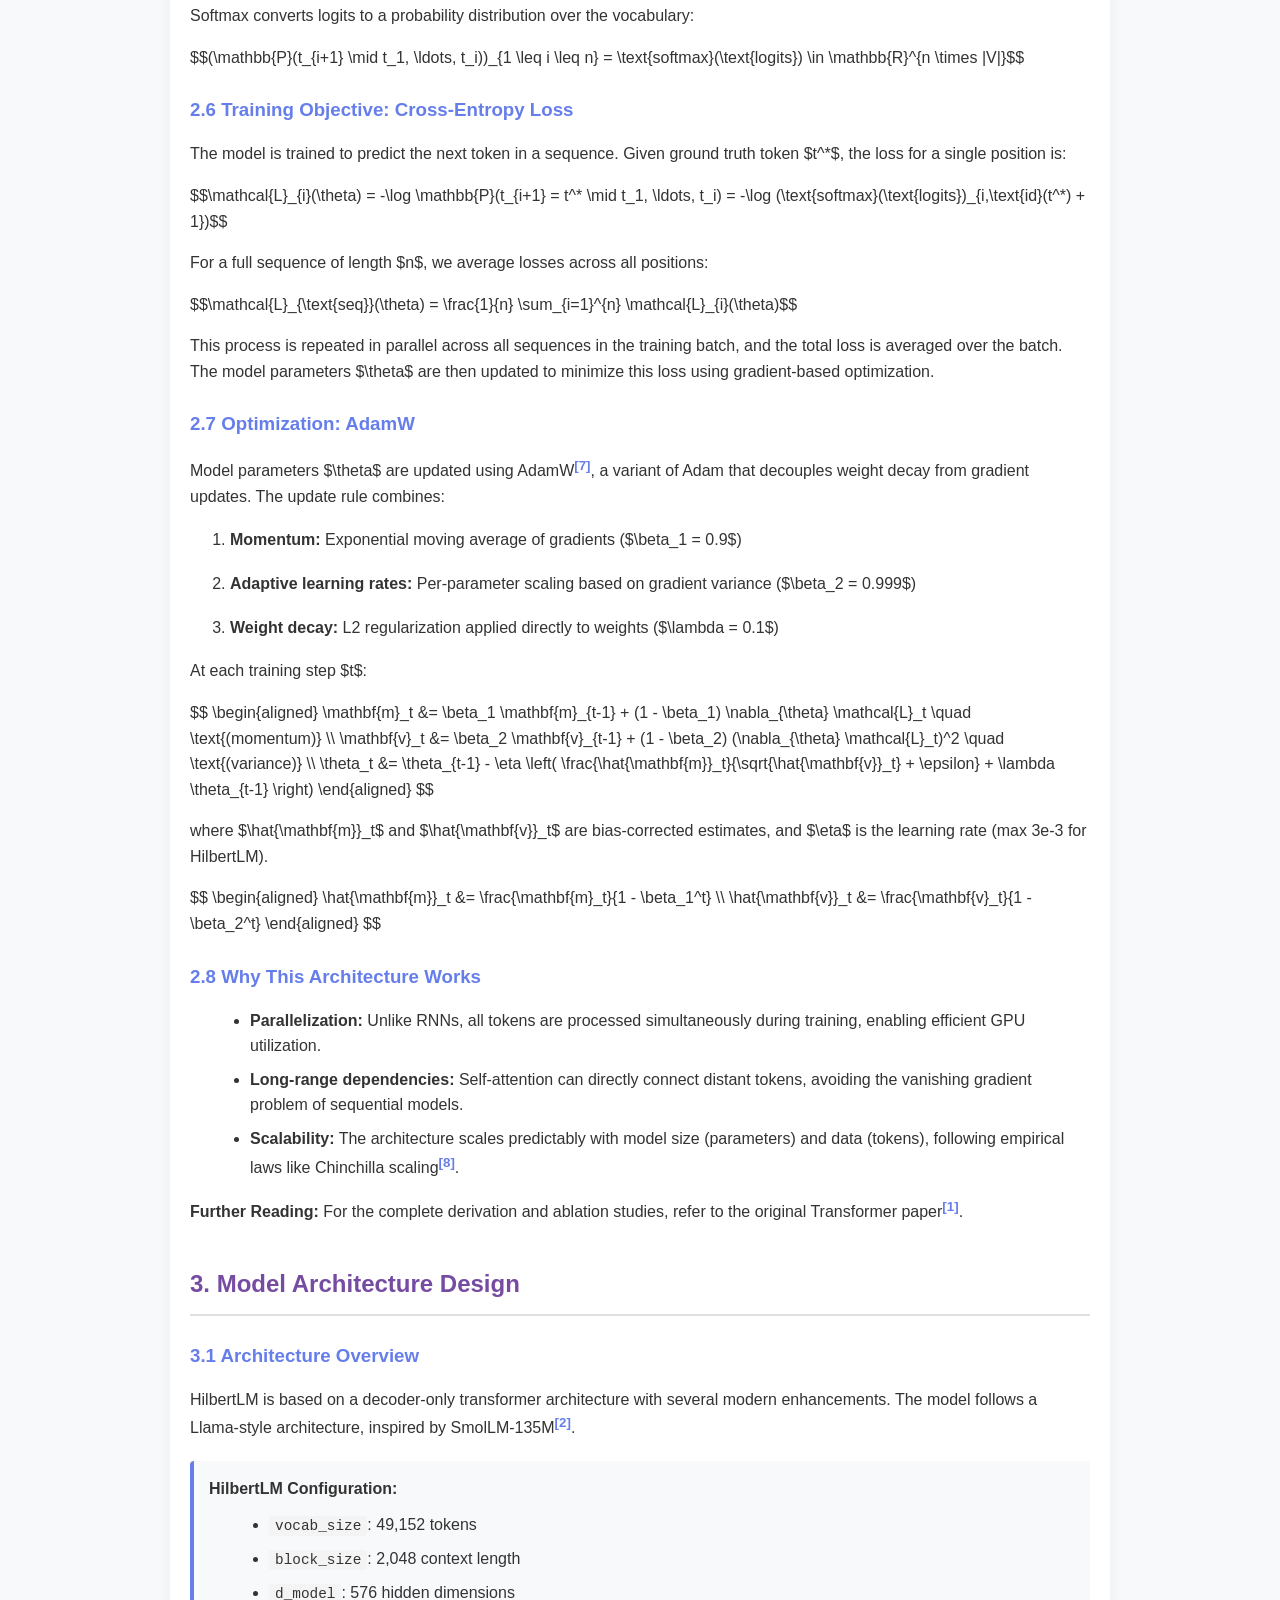
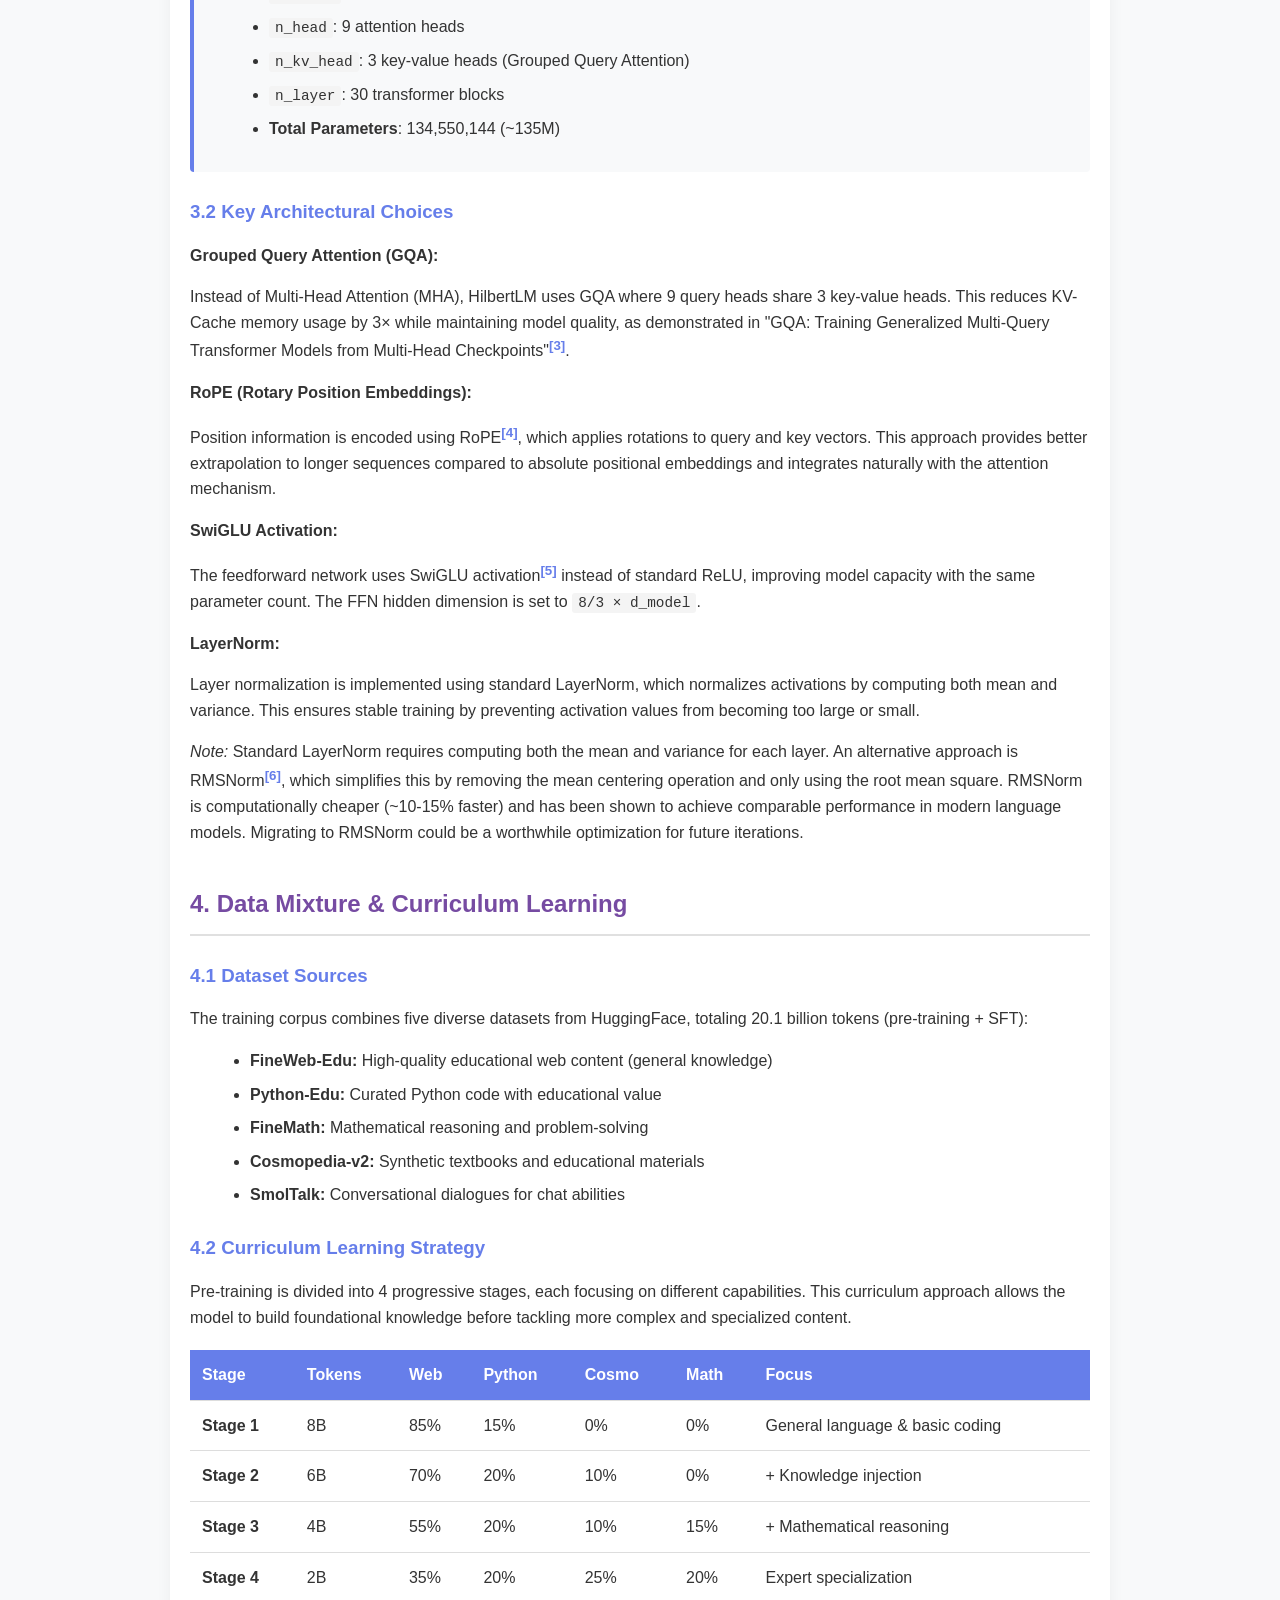
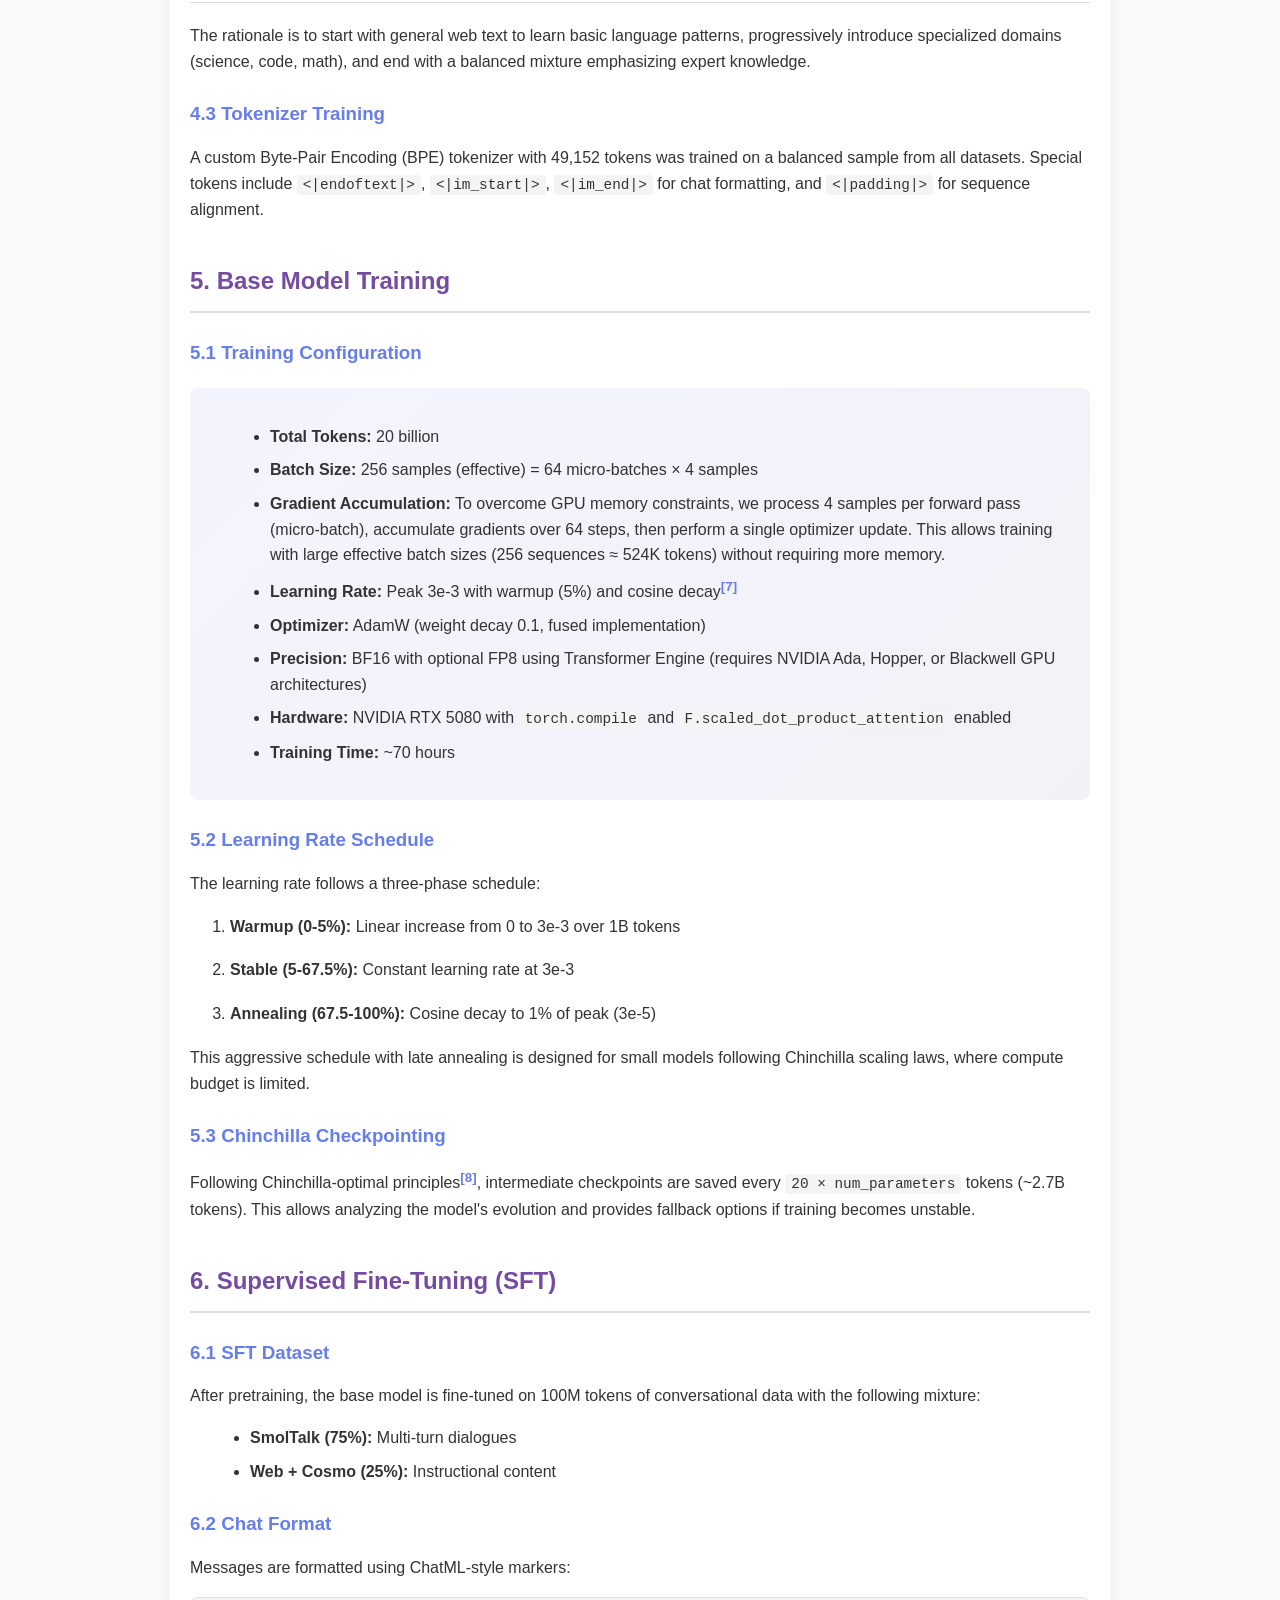
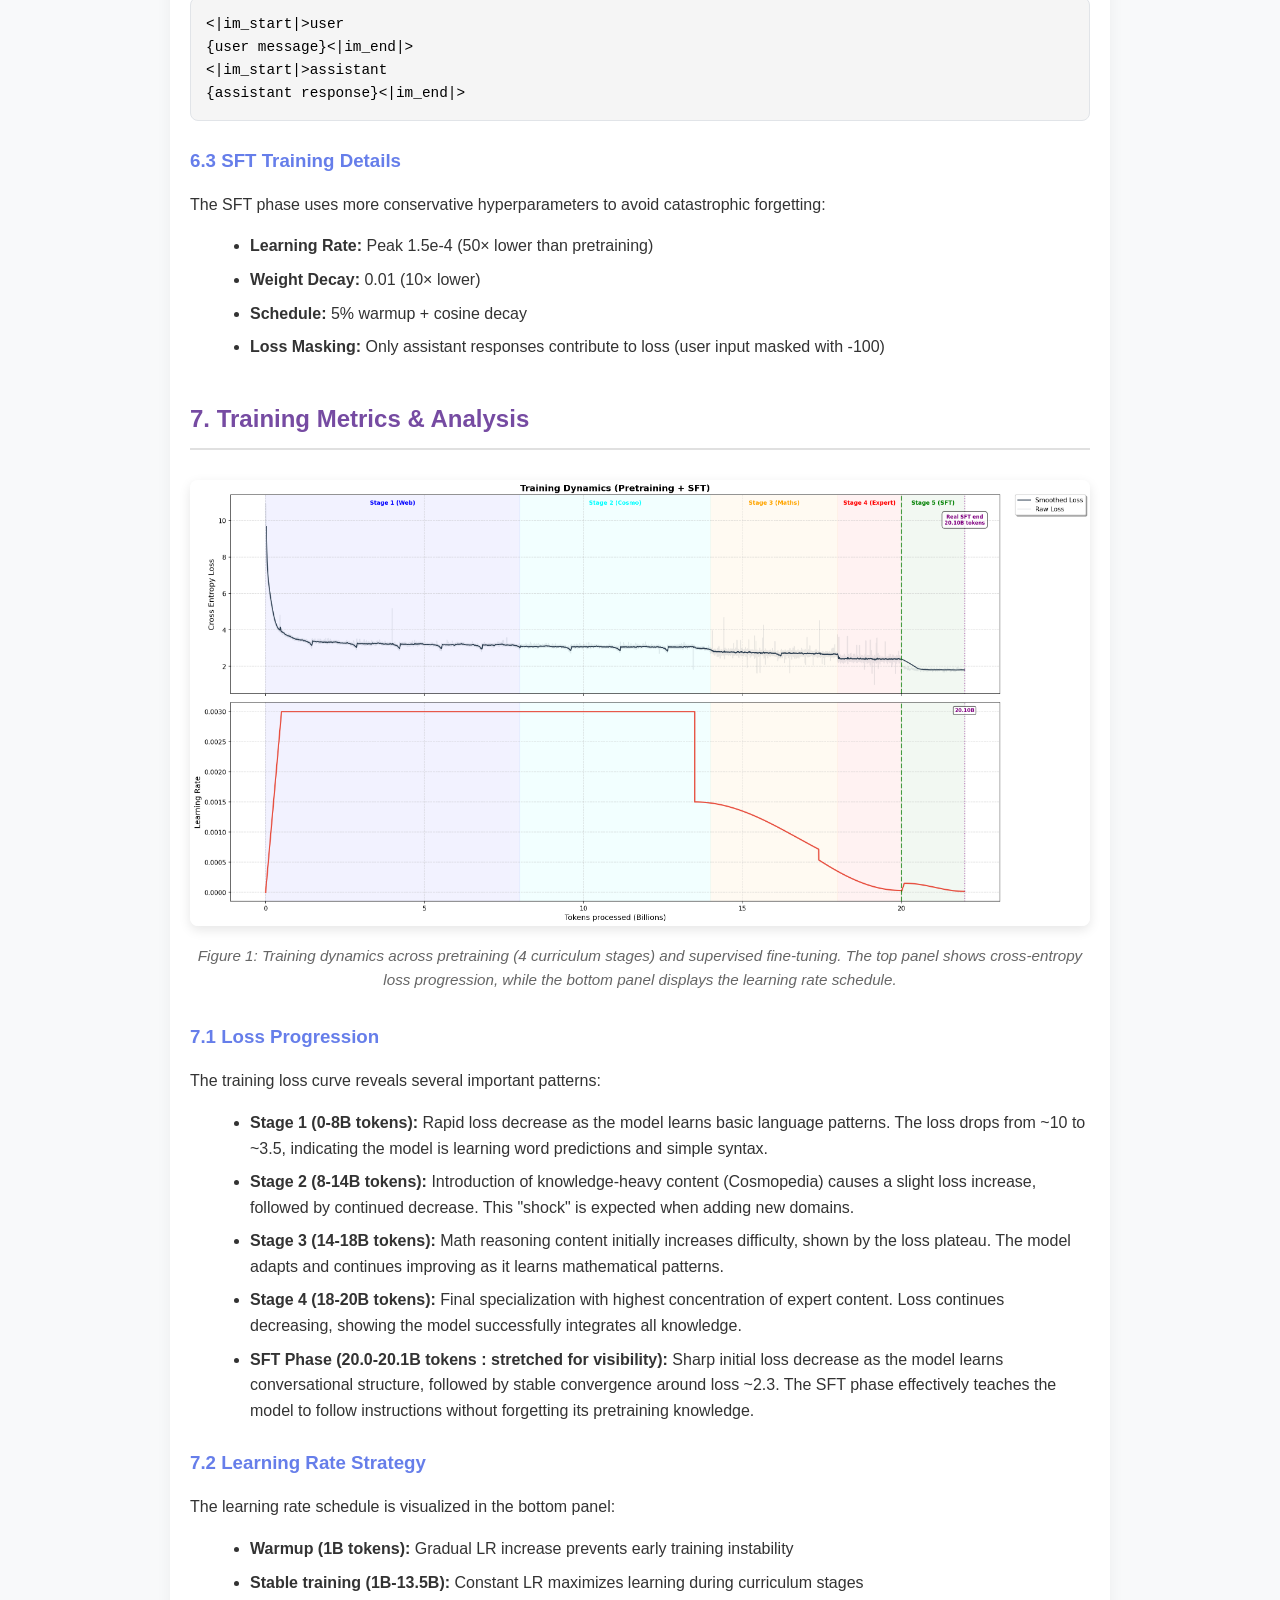
==== commit 466bb5ba: "logo" ====
--- a/index.html
+++ b/index.html
@@ -6,6 +6,7 @@
     <meta name="viewport" content="width=device-width, initial-scale=1.0">
     <meta name="color-scheme" content="light dark">
     <title>HilbertLM - Project Report</title>
+    <link rel="icon" type="image/png" href="figures/icon.png">
     <style>
         :root {
             --page-text: #333;
@@ -99,8 +100,20 @@
         }
 
         .hero h1 {
+            display: inline-flex;
+            align-items: center;
+            justify-content: center;
+            gap: 12px;
             font-size: 2.5rem;
             margin-bottom: 20px;
+        }
+
+        .hero-logo {
+            width: 48px;
+            height: 48px;
+            border-radius: 50%;
+            object-fit: cover;
+            box-shadow: 0 4px 12px rgba(0, 0, 0, 0.2);
         }
 
         .btn-demo {
@@ -568,7 +581,7 @@
                     d="M8 0C3.58 0 0 3.58 0 8c0 3.54 2.29 6.53 5.47 7.59.4.07.55-.17.55-.38 0-.19-.01-.82-.01-1.49-2.01.37-2.53-.49-2.69-.94-.09-.23-.48-.94-.82-1.13-.28-.15-.68-.52-.01-.53.63-.01 1.08.58 1.23.82.72 1.21 1.87.87 2.33.66.07-.52.28-.87.51-1.07-1.78-.2-3.64-.89-3.64-3.95 0-.87.31-1.59.82-2.15-.08-.2-.36-1.02.08-2.12 0 0 .67-.21 2.2.82.64-.18 1.32-.27 2-.27.68 0 1.36.09 2 .27 1.53-1.04 2.2-.82 2.2-.82.44 1.1.16 1.92.08 2.12.51.56.82 1.27.82 2.15 0 3.07-1.87 3.75-3.65 3.95.29.25.54.73.54 1.48 0 1.07-.01 1.93-.01 2.2 0 .21.15.46.55.38A8.013 8.013 0 0016 8c0-4.42-3.58-8-8-8z" />
             </svg>
         </a>
-        <h1>🤖 HilbertLM Project</h1>
+        <h1><img src="figures/icon.png" alt="HilbertLM logo" class="hero-logo">HilbertLM Project</h1>
         <p>Training a small language model from scratch</p>
 
         <a href="chat/" class="btn-demo">Try HilbertLM</a>
